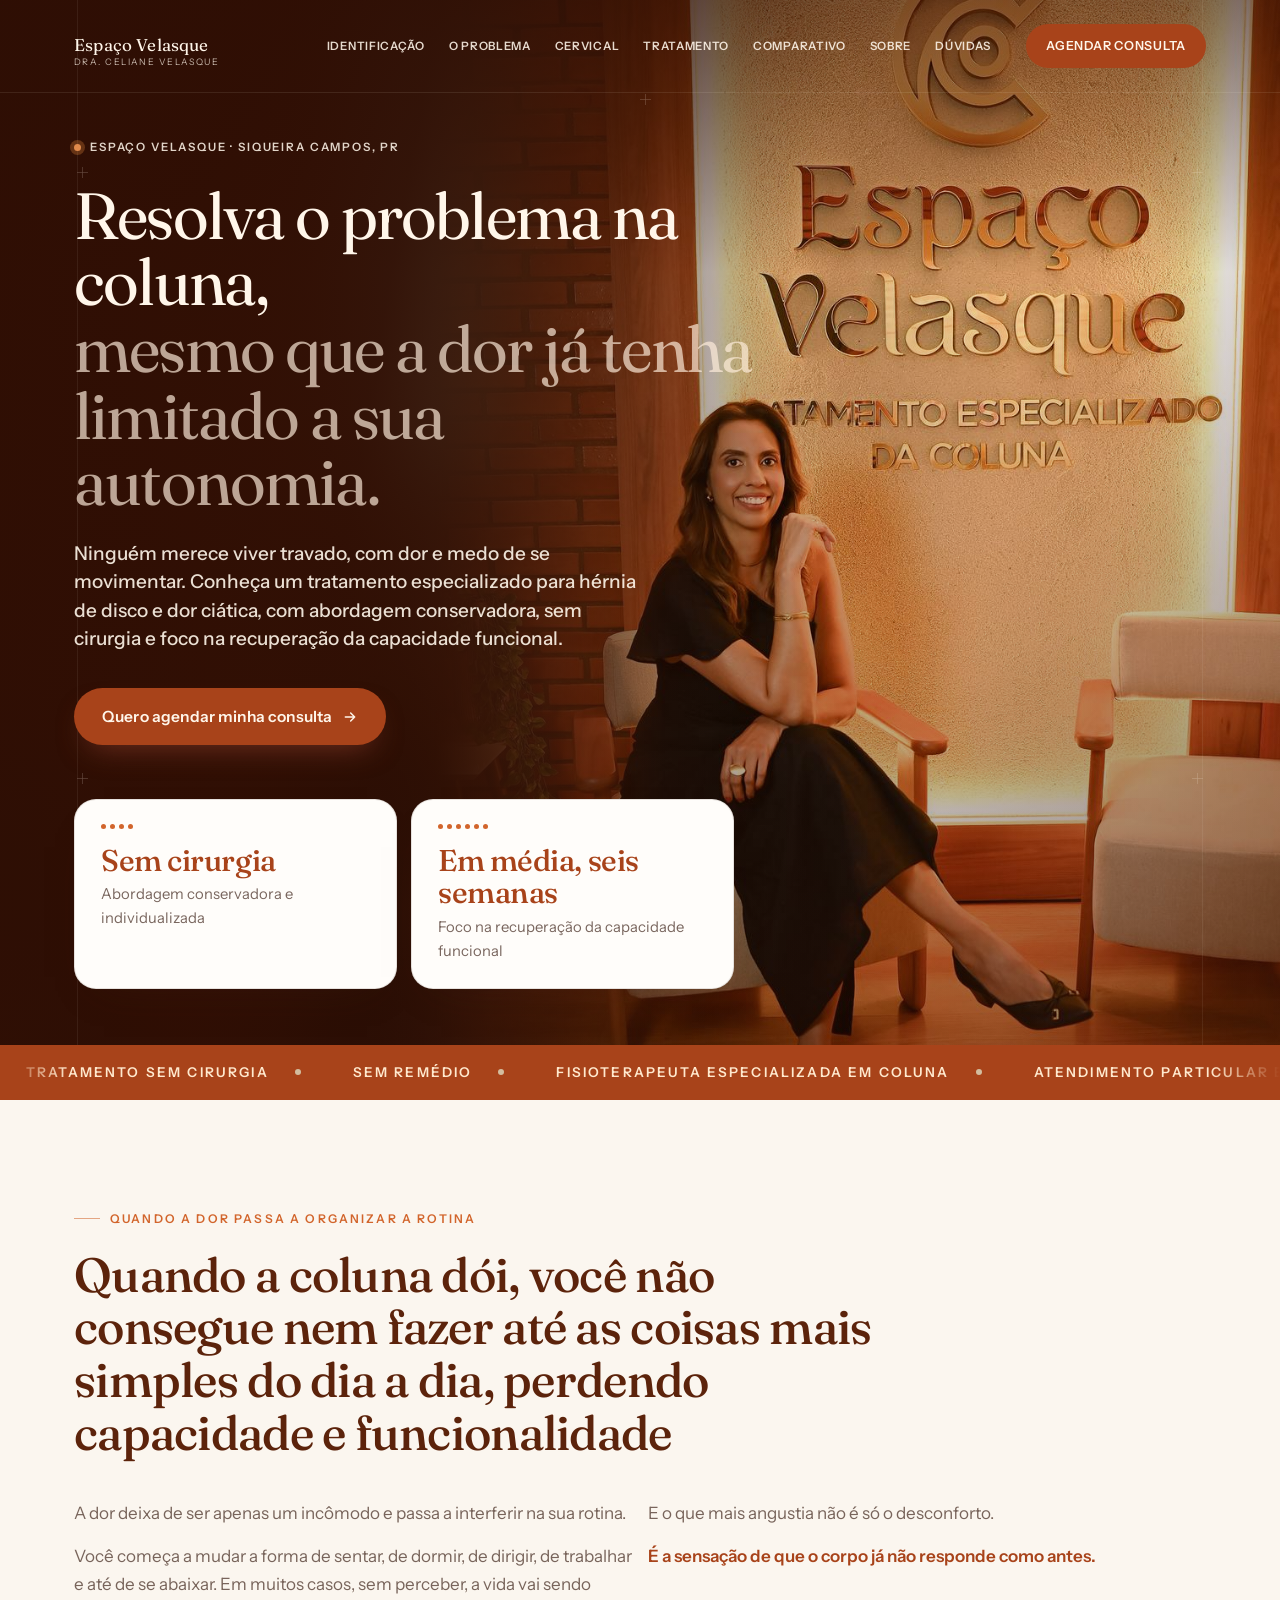
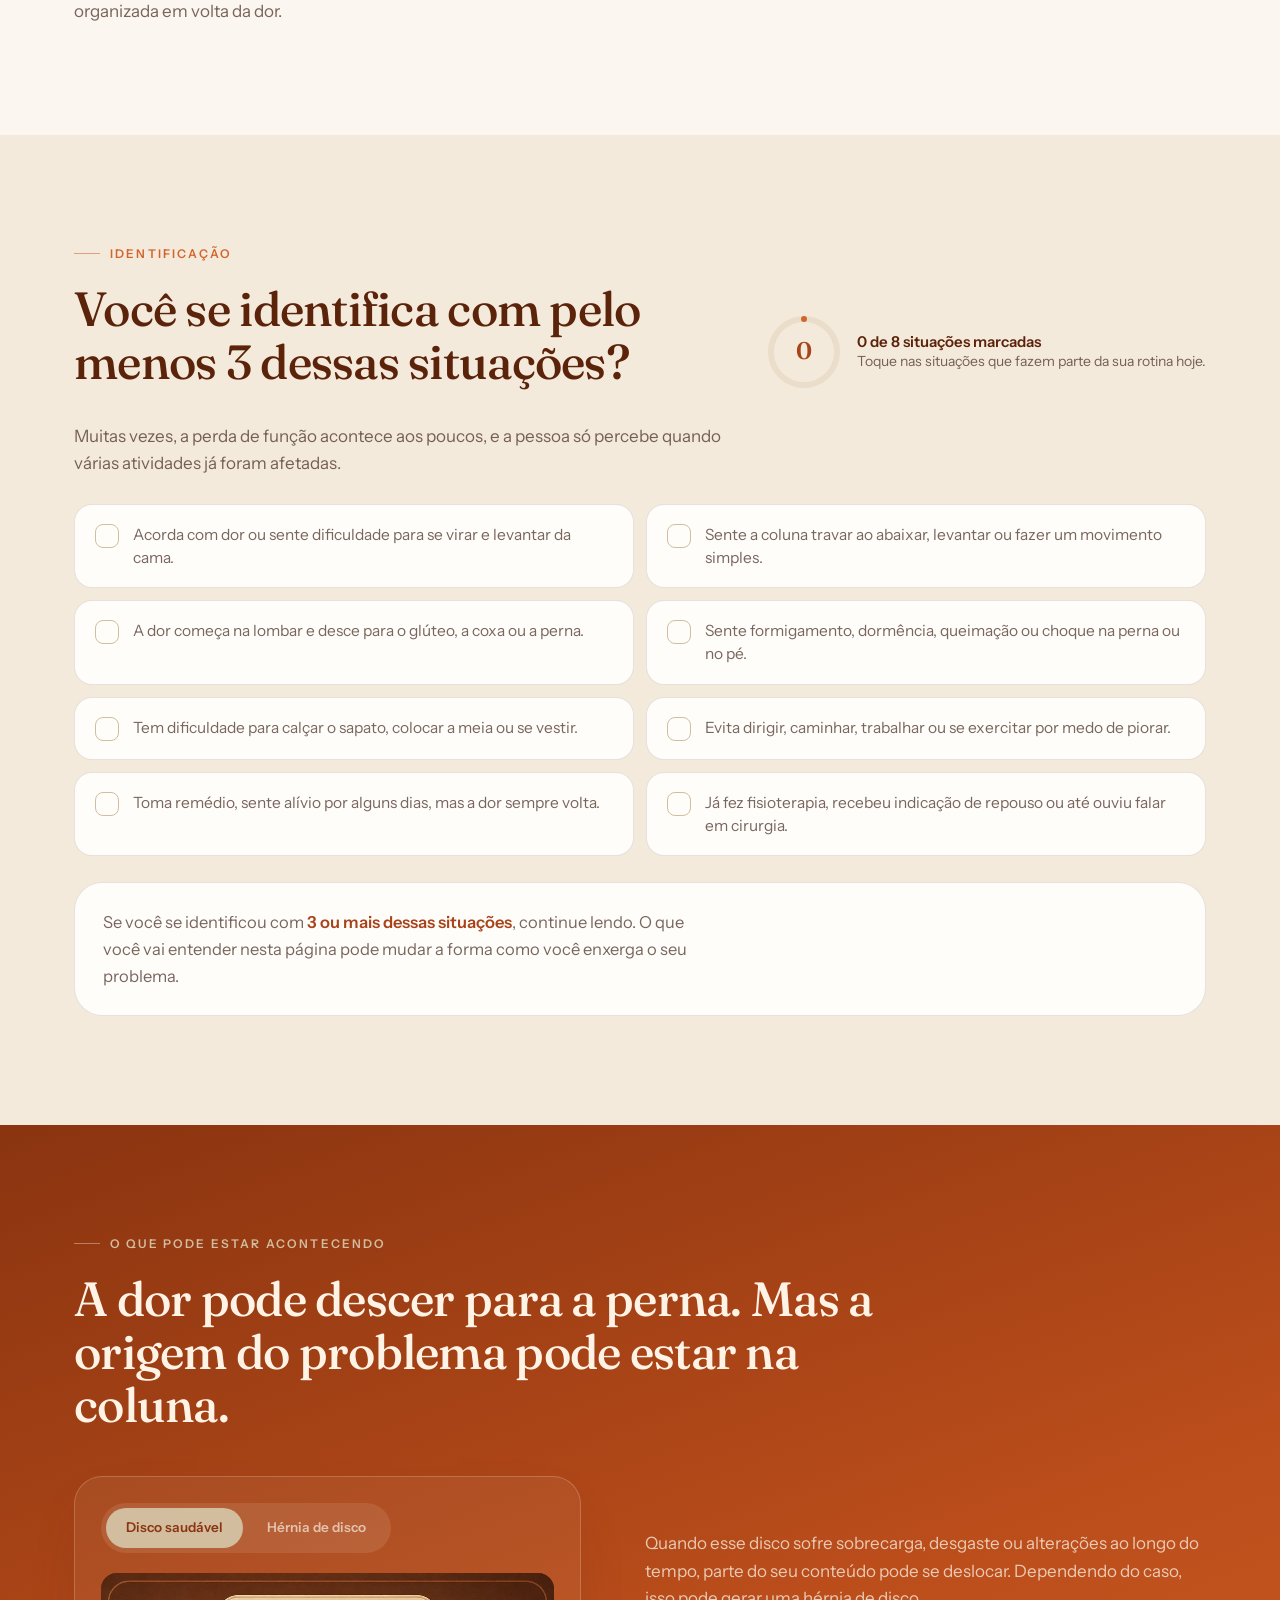
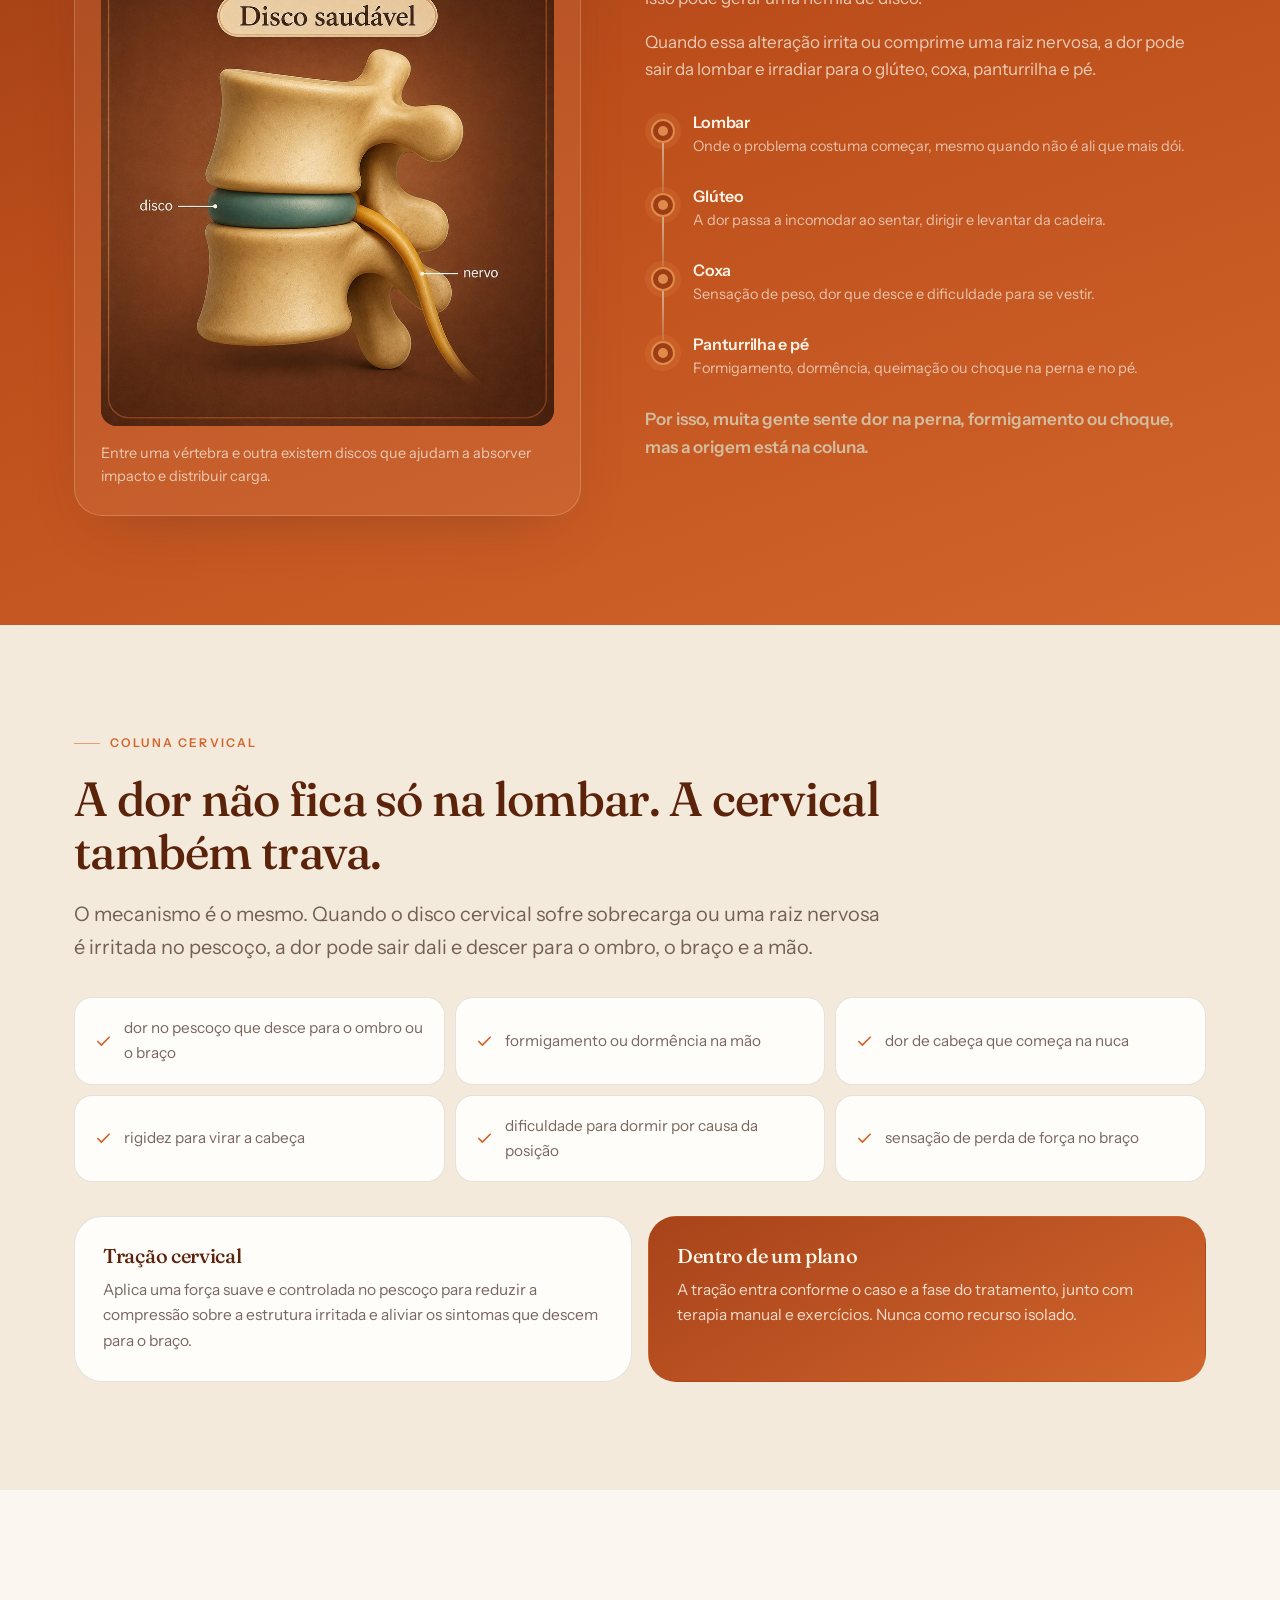
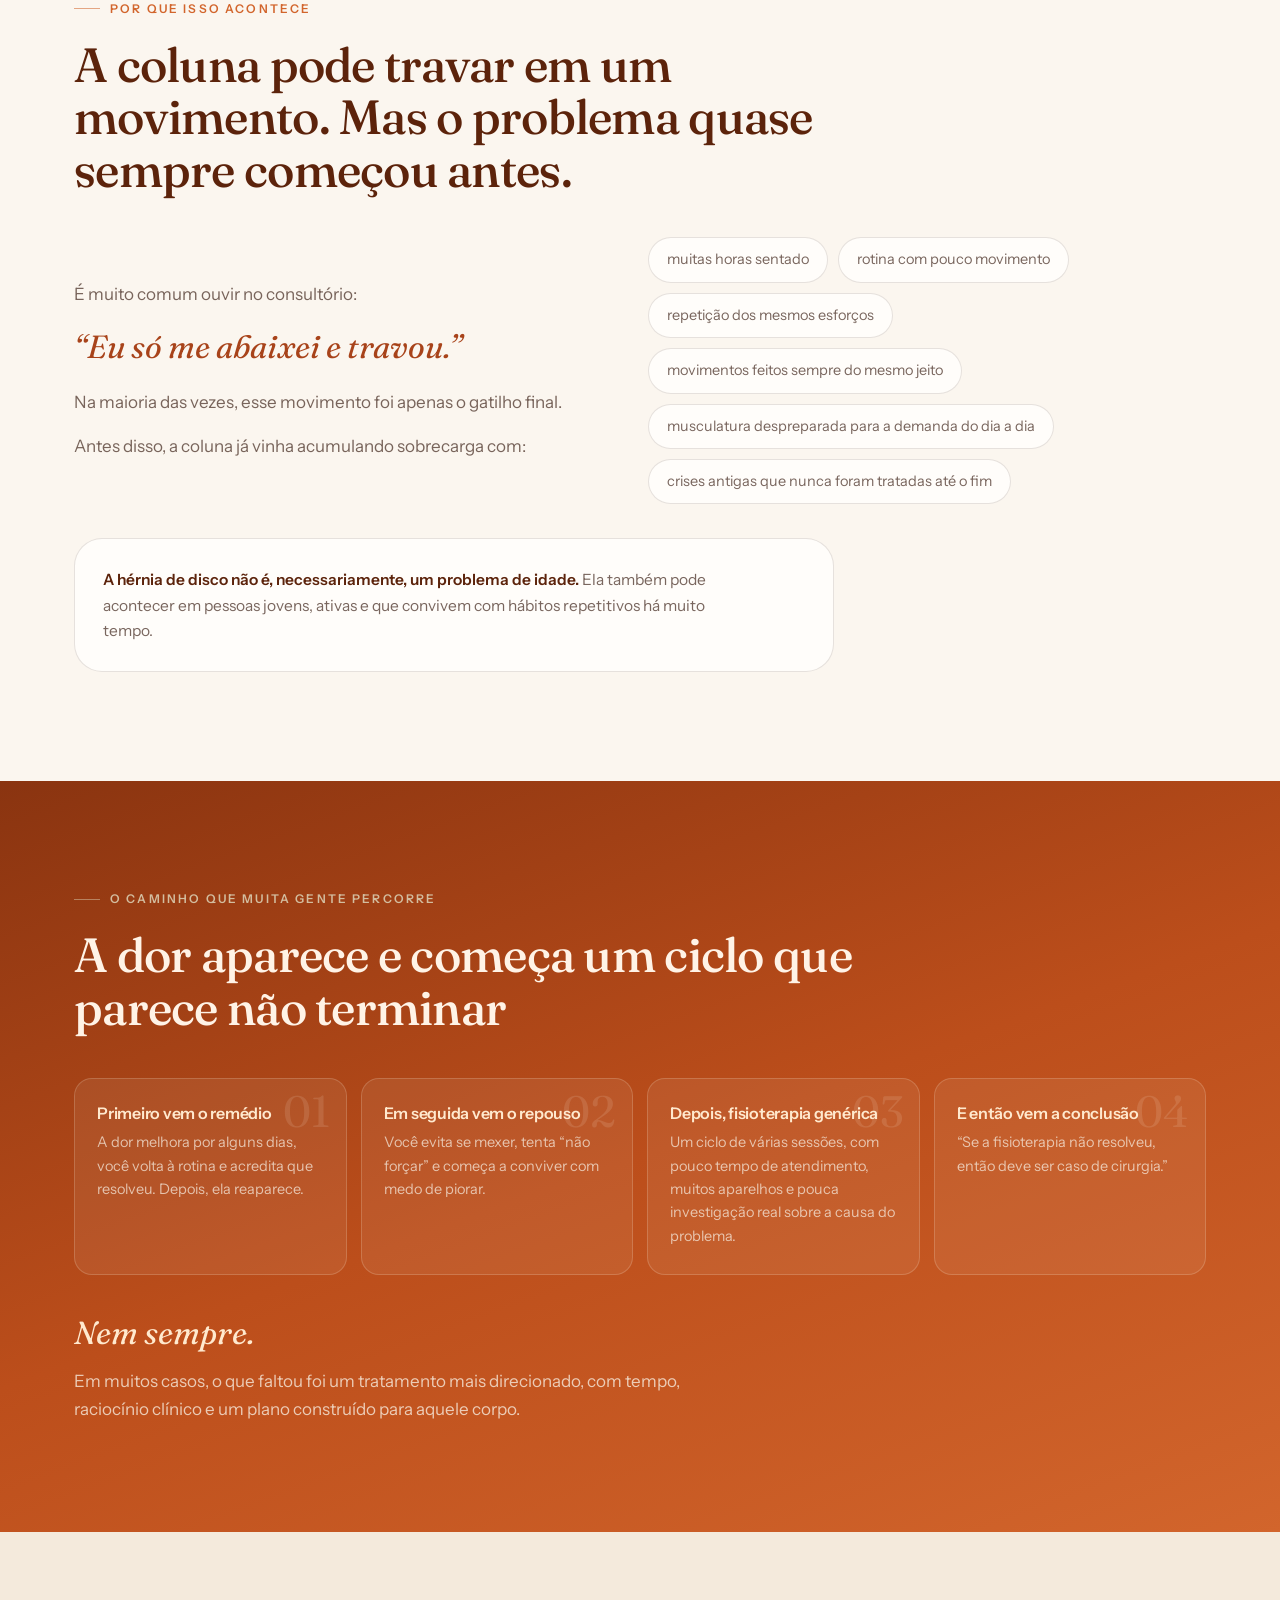
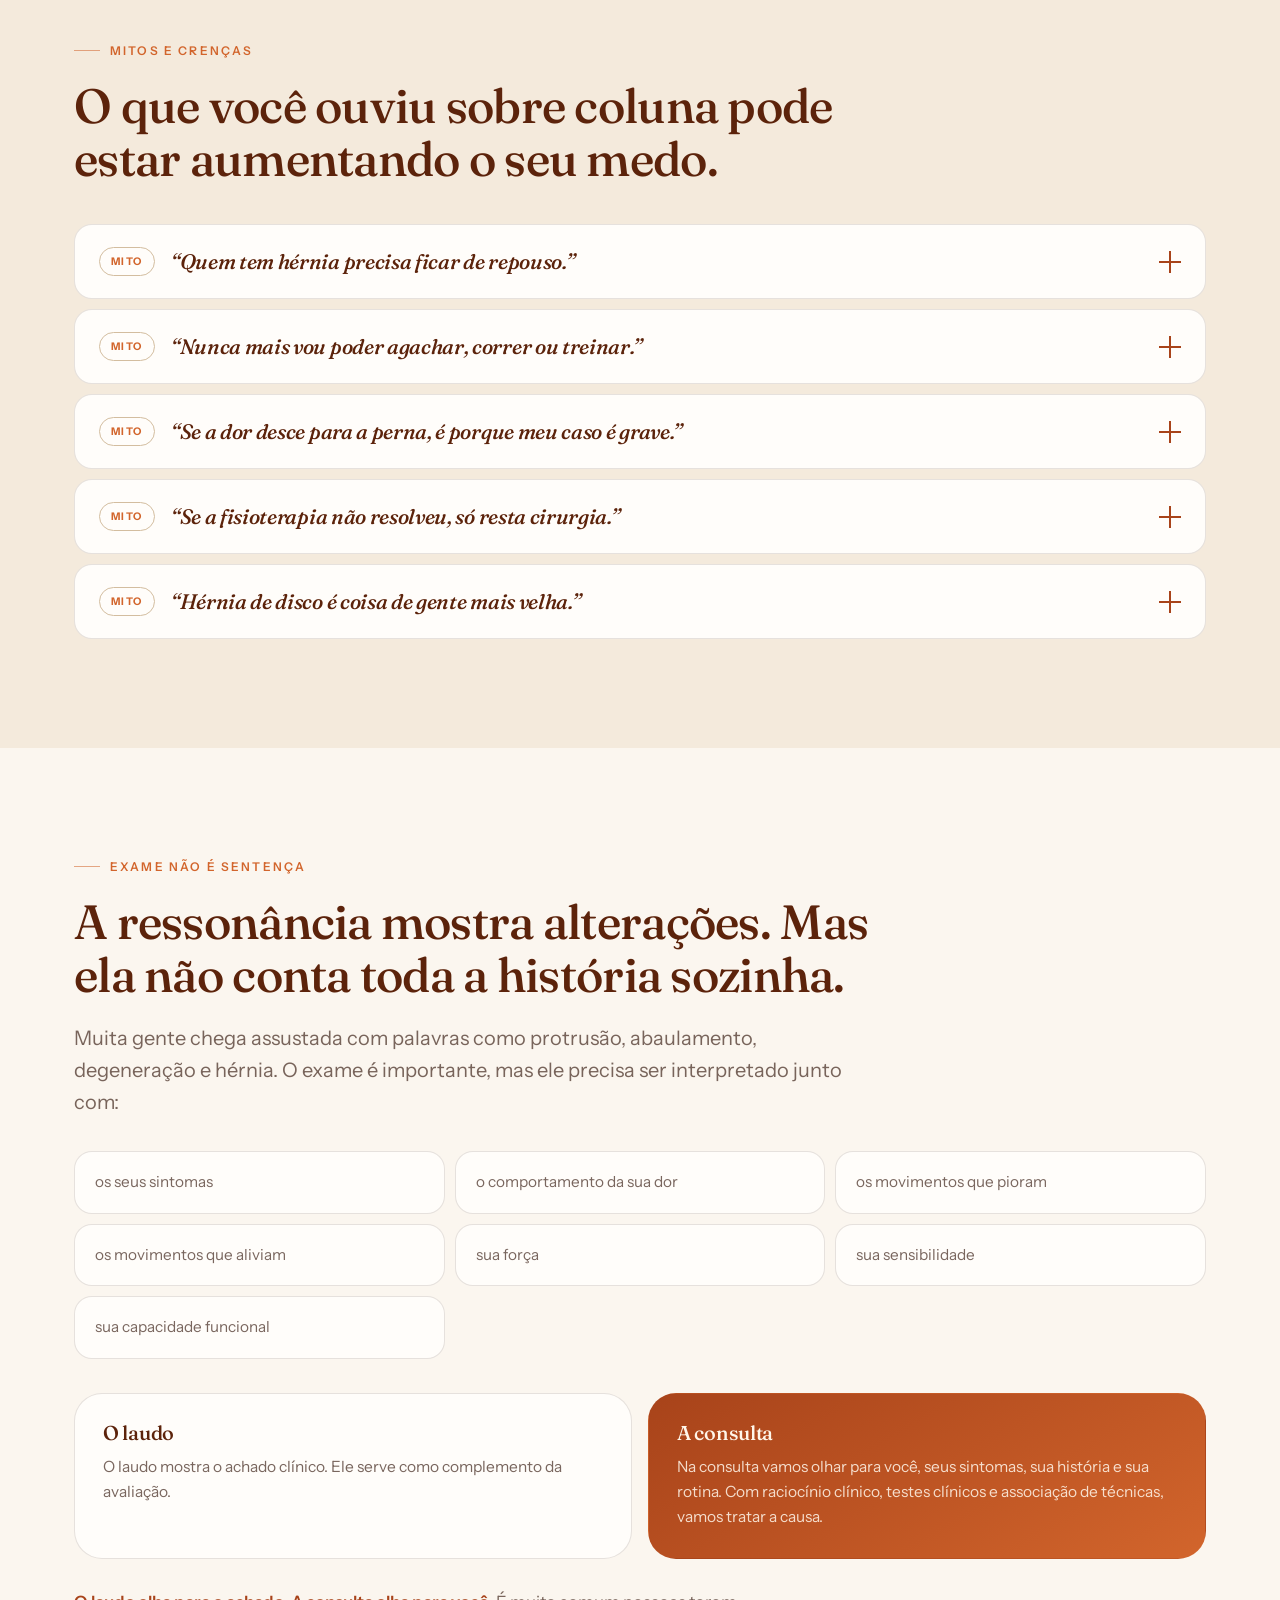
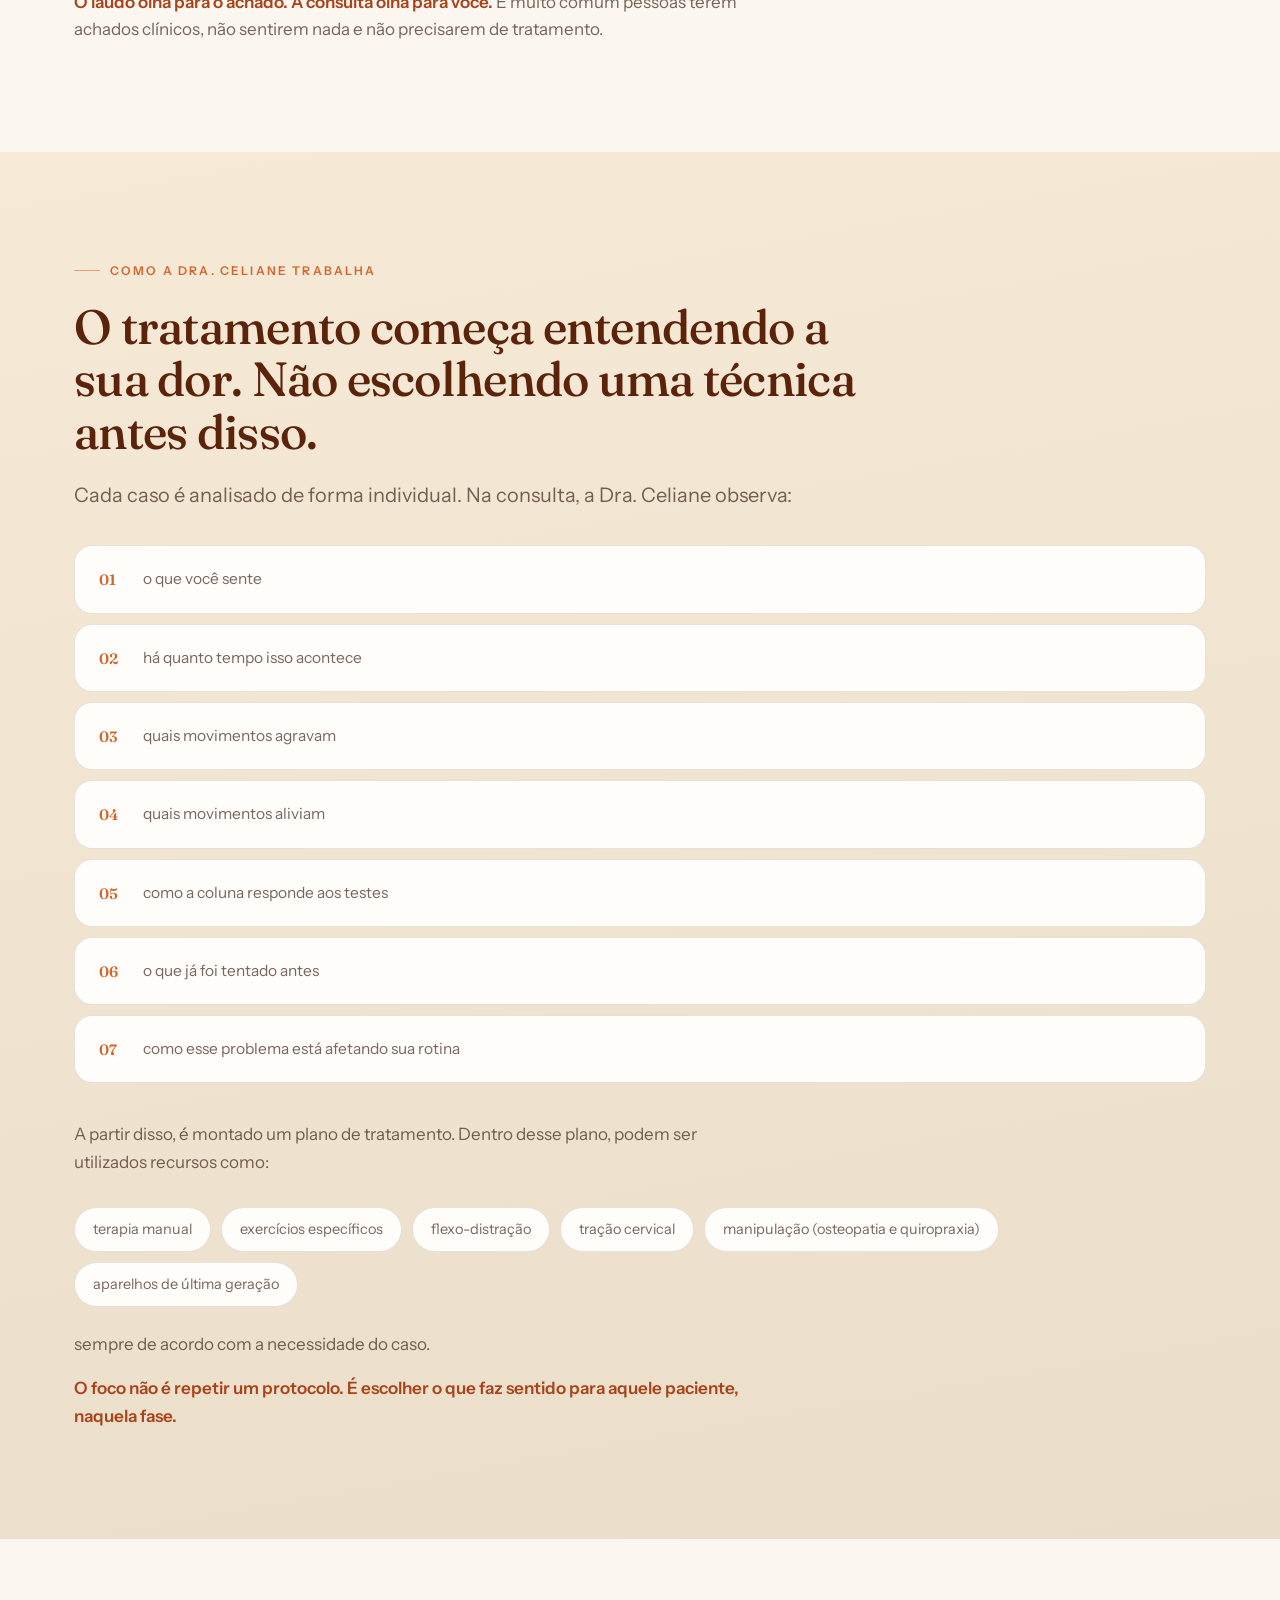
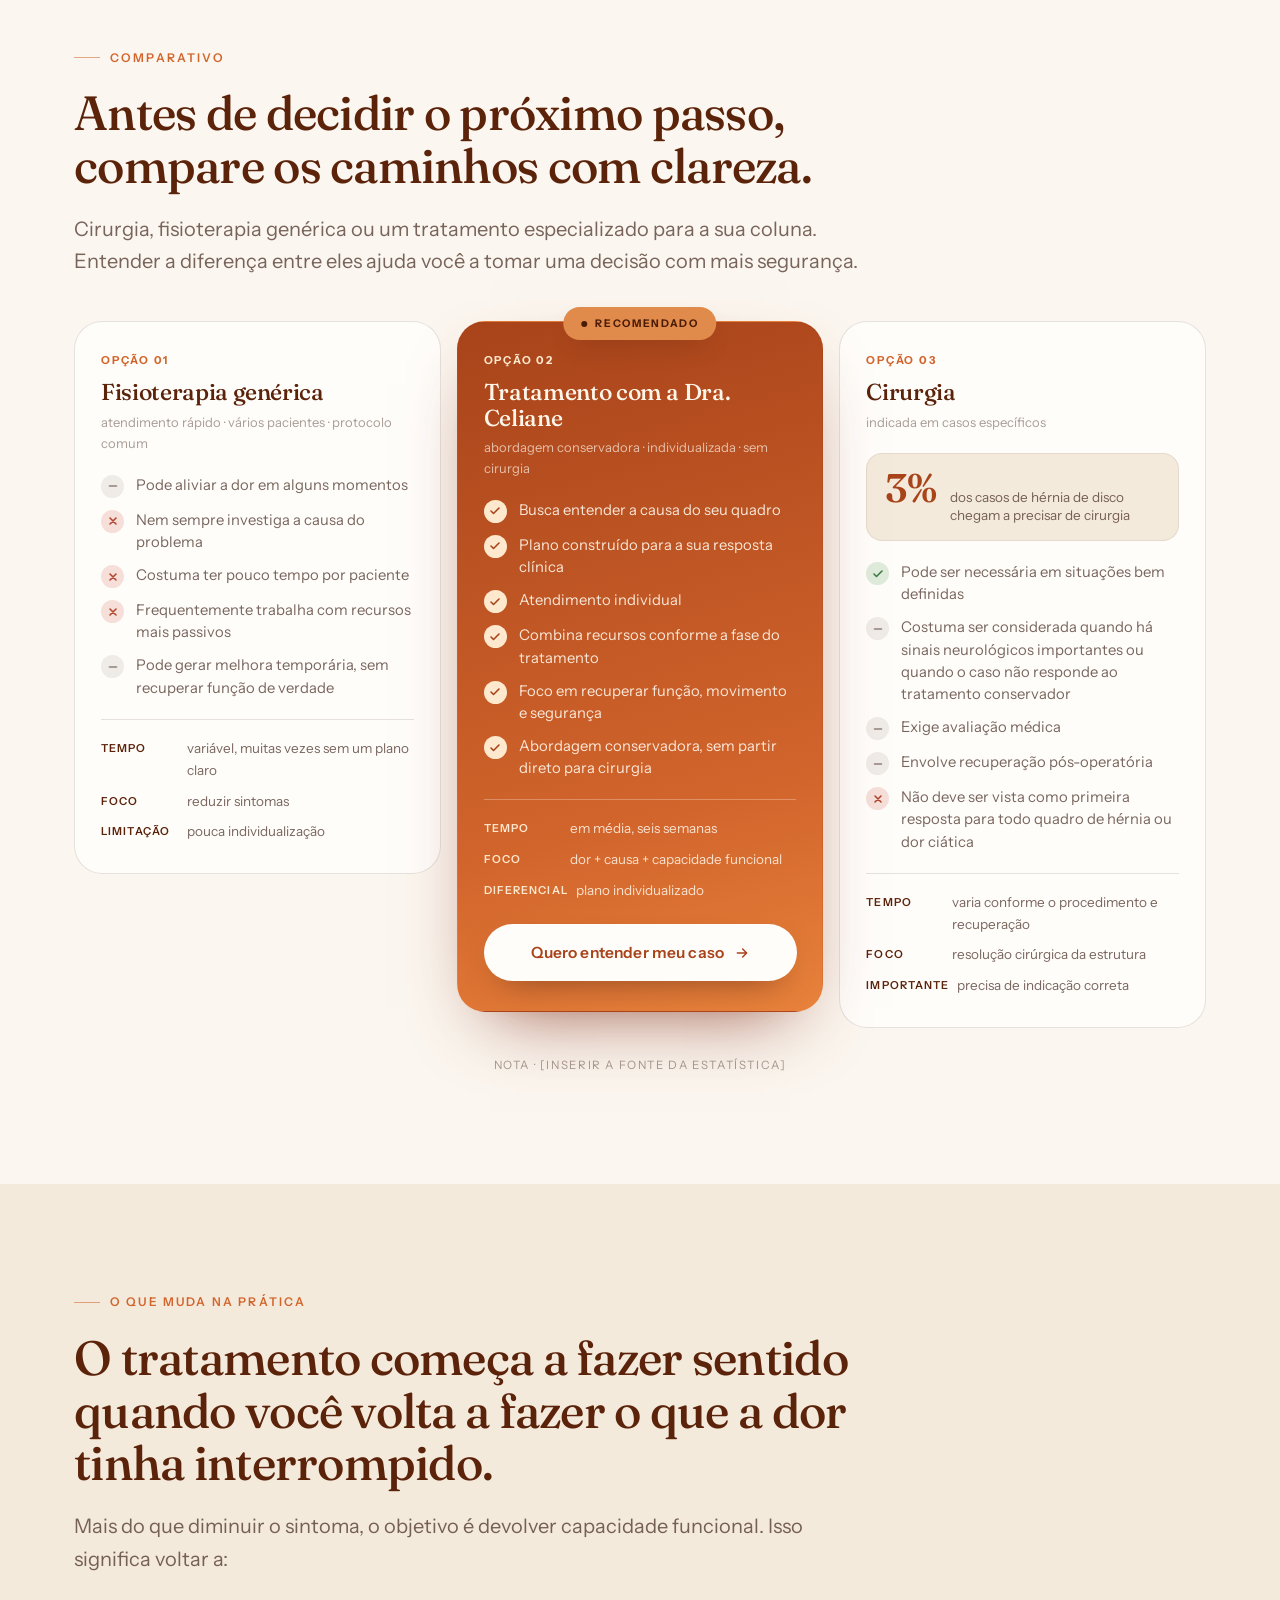
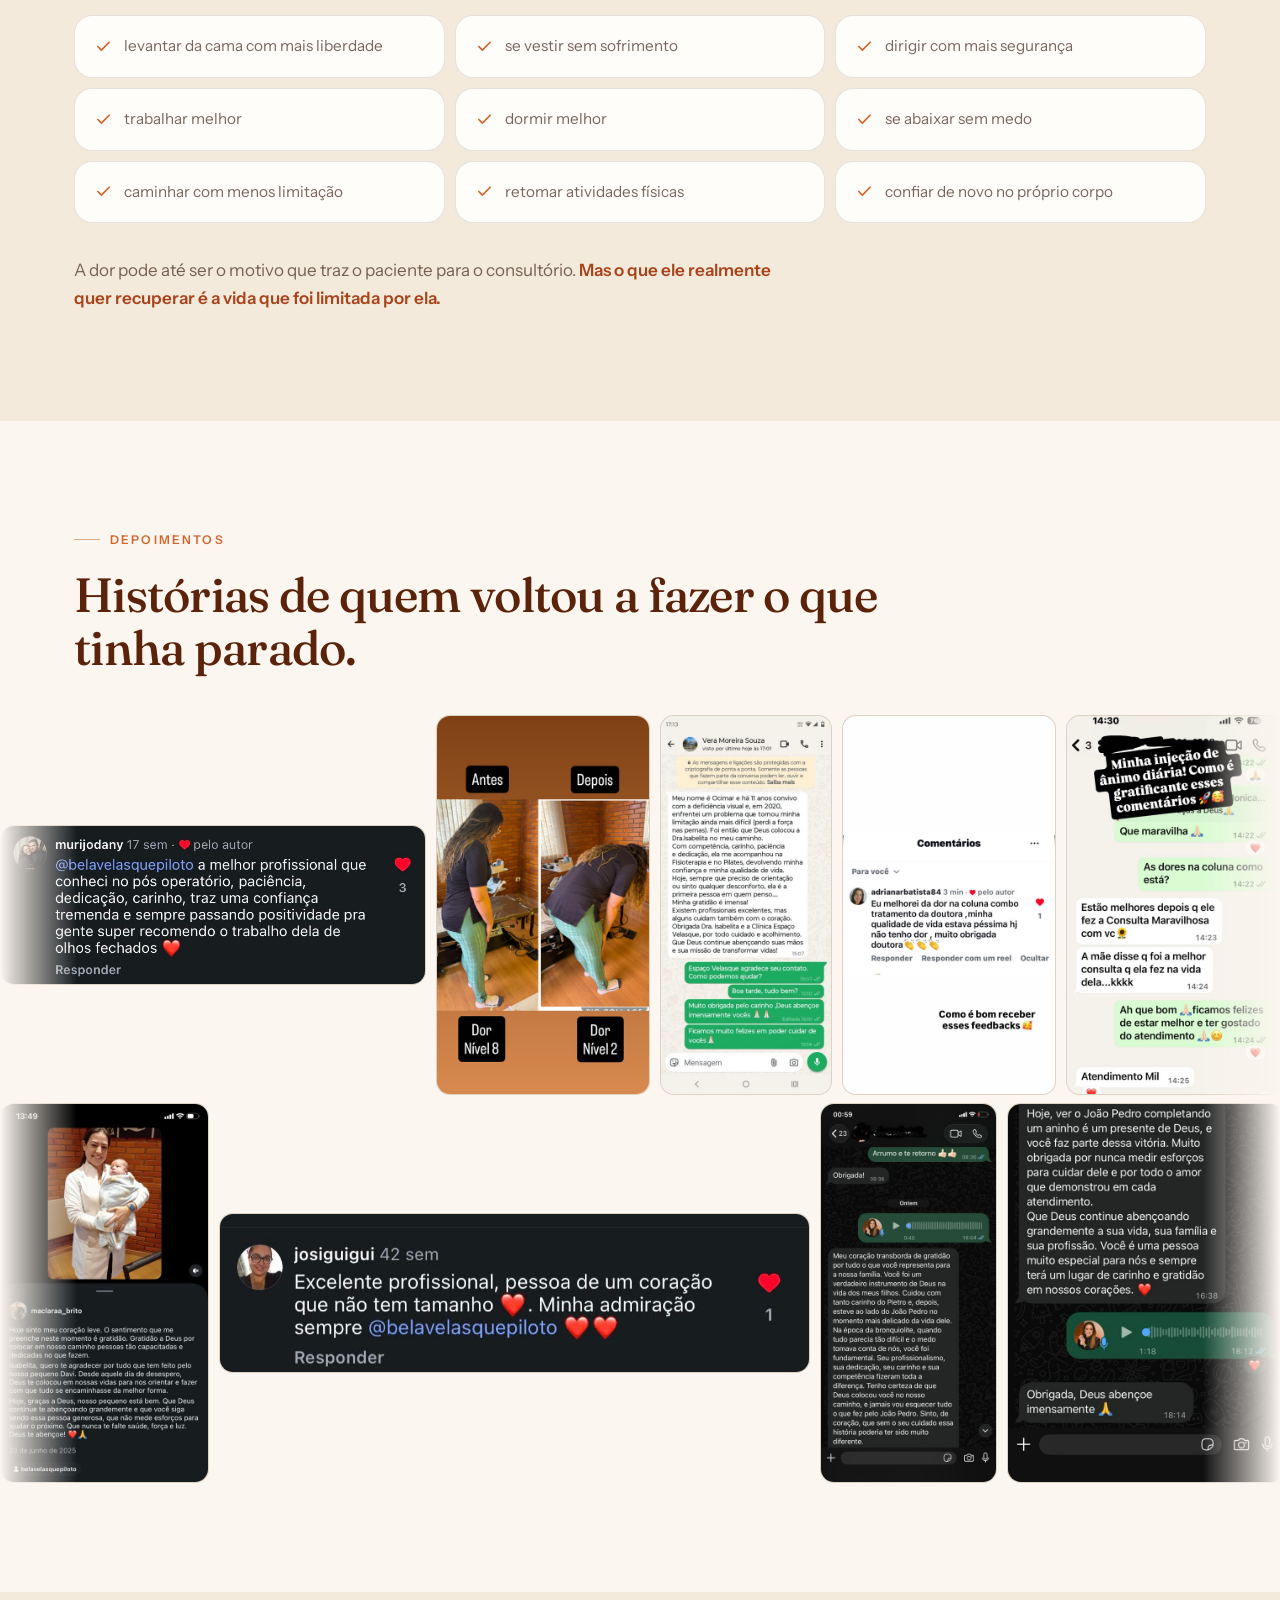
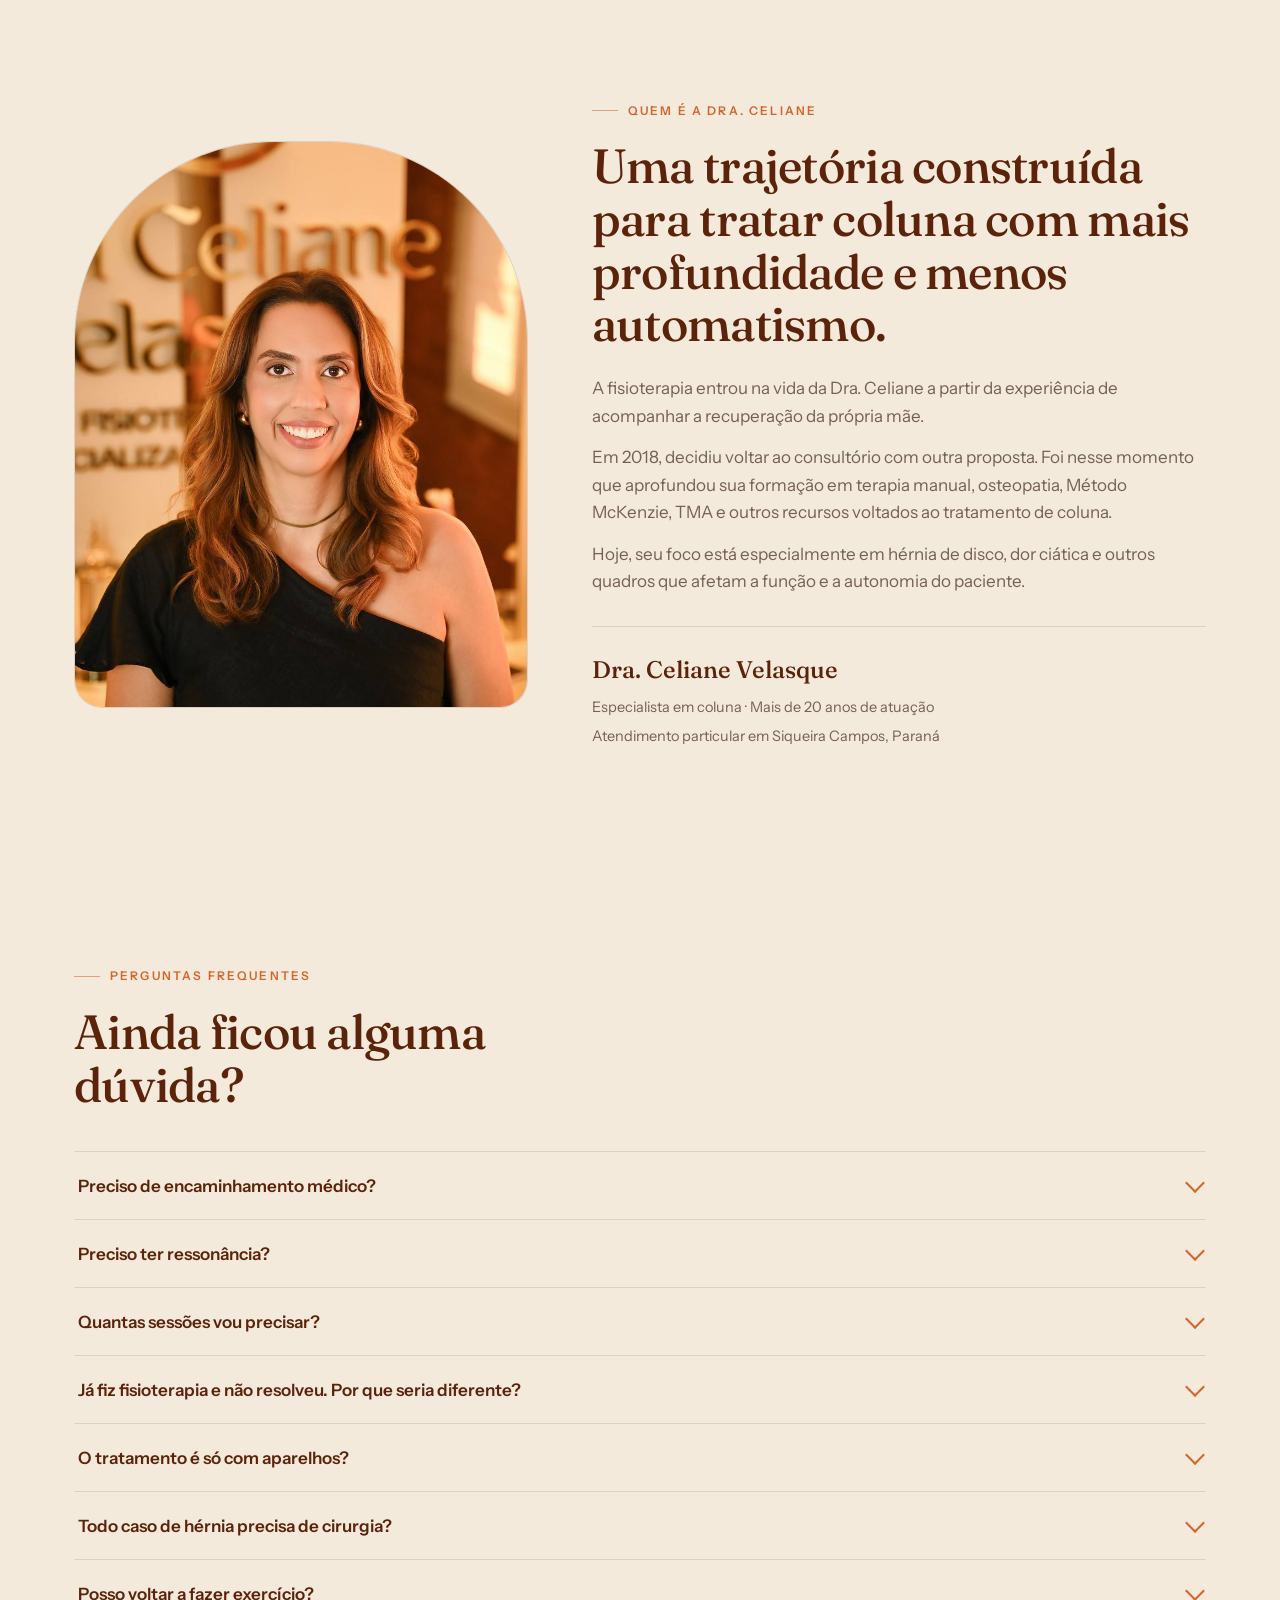
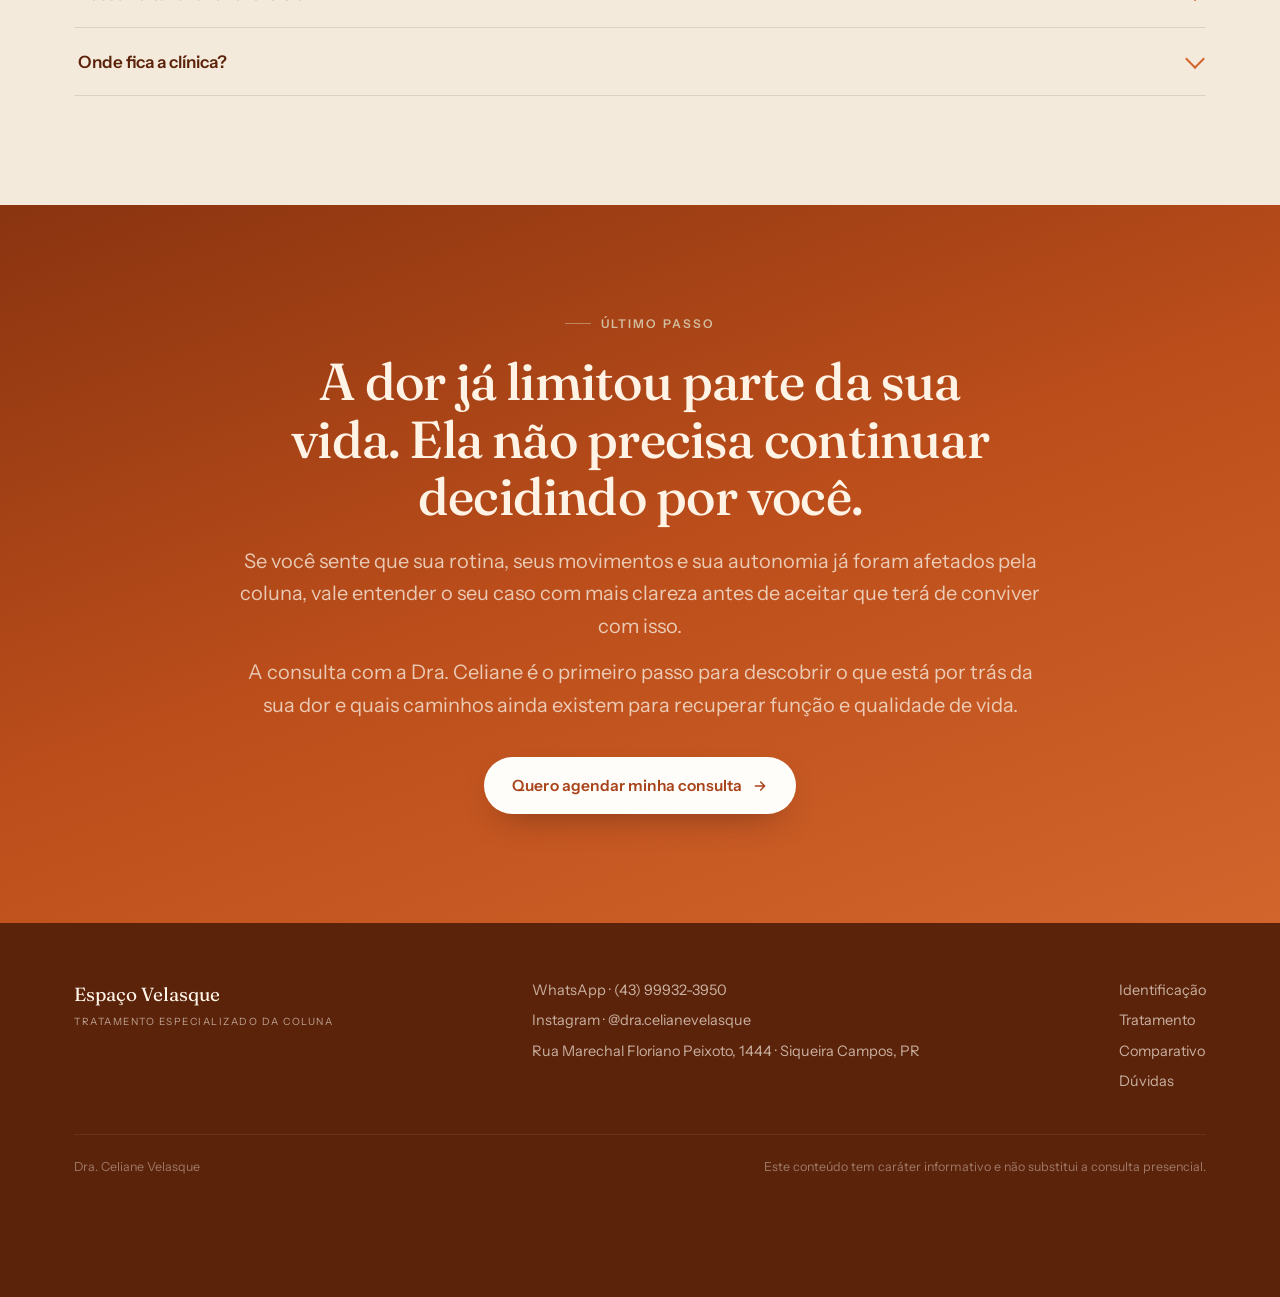
==== dra-celiane.html @ b6e1cdf7 "Deixa o mosaico de depoimentos em largura total e reequilibra os tamanhos Full-bleed: o mosaico agor" ====
<!DOCTYPE html>
<html lang="pt-BR">
<head>
<meta charset="UTF-8">
<meta name="viewport" content="width=device-width, initial-scale=1">
<title>Dra. Celiane Velasque · Tratamento especializado da coluna | Siqueira Campos, PR</title>
<meta name="description" content="Tratamento especializado para hérnia de disco e dor ciática, com abordagem conservadora, sem cirurgia e foco na recuperação da capacidade funcional, em média, em seis semanas.">
<link rel="preconnect" href="https://fonts.googleapis.com">
<link rel="preconnect" href="https://fonts.gstatic.com" crossorigin>
<link href="https://fonts.googleapis.com/css2?family=Fraunces:ital,opsz,wght@0,9..144,300..900;1,9..144,300..700&family=Instrument+Sans:wght@400;500;600;700&display=swap" rel="stylesheet">
<link rel="stylesheet" href="assets/css/dra-celiane.css">
<link rel="stylesheet" href="assets/css/depoimentos.css">
</head>
<body>

<div class="progresso" id="progresso"></div>

<!-- ======================= NAV ======================= -->
<nav class="nav" id="nav">
  <div class="wrap">
    <a class="marca" href="index.html" aria-label="Espaço Velasque, voltar ao portal">
      <img class="marca-logo" src="assets/images/logo-velasque.svg" alt="Espaço Velasque" onerror="this.outerHTML='&lt;span class=\'marca-txt\'&gt;Espaço Velasque&lt;small&gt;Dra. Celiane Velasque&lt;/small&gt;&lt;/span&gt;'">
    </a>
    <div class="nav-links">
      <a href="#identificacao">Identificação</a>
      <a href="#o-problema">O problema</a>
      <a href="#cervical">Cervical</a>
      <a href="#tratamento">Tratamento</a>
      <a href="#comparativo">Comparativo</a>
      <a href="#sobre">Sobre</a>
      <a href="#faq">Dúvidas</a>
    </div>
    <a class="nav-cta" href="https://wa.me/5543999323950?text=Ol%C3%A1%2C%20quero%20agendar%20uma%20consulta%20com%20a%20Dra.%20Celiane." target="_blank" rel="noopener">Agendar consulta</a>
  </div>
</nav>

<!-- ======================= 01 · HERO ======================= -->
<header class="hero" id="topo">
  <div class="hero-bg" aria-hidden="true">
    <div class="hero-bg-blur"></div>
    <div class="hero-bg-foto"></div>
    <div class="hero-bg-verniz"></div>
  </div>
  <div class="hero-grade" aria-hidden="true">
    <span style="left:6%;top:16%"></span><span style="left:6%;top:74%"></span>
    <span style="right:6%;top:16%"></span><span style="right:6%;top:74%"></span>
    <span style="left:50%;top:9%"></span>
    <div class="hero-linha hero-linha--t"></div>
    <div class="hero-col" style="left:6%"></div>
    <div class="hero-col" style="right:6%"></div>
  </div>

  <div class="wrap">
    <div class="hero-grid">
      <div>
        <div class="hero-eyebrow"><i></i> Espaço Velasque · Siqueira Campos, PR</div>
        <h1>Resolva o problema na coluna,<em>mesmo que a dor já tenha limitado a sua autonomia.</em></h1>
        <p class="hero-sub">Ninguém merece viver travado, com dor e medo de se movimentar. Conheça um tratamento especializado para hérnia de disco e dor ciática, com abordagem conservadora, sem cirurgia e foco na recuperação da capacidade funcional.</p>
        <div class="hero-btns">
          <a class="btn btn--primario" href="https://wa.me/5543999323950?text=Ol%C3%A1%2C%20quero%20agendar%20uma%20consulta%20com%20a%20Dra.%20Celiane." target="_blank" rel="noopener">
            Quero agendar minha consulta
            <svg width="16" height="16" viewBox="0 0 24 24" fill="none" stroke="currentColor" stroke-width="2.2" stroke-linecap="round" stroke-linejoin="round"><path d="M5 12h14M13 6l6 6-6 6"/></svg>
          </a>
        </div>
      </div>
    </div>

    <div class="hero-foto-mob">
      <img src="assets/images/celiane-hero-mobile.jpg" alt="Dra. Celiane Velasque">
    </div>

    <div class="hero-destaques">
        <div class="hero-bloco">
          <div class="pontos" aria-hidden="true"><i></i><i></i><i></i><i></i></div>
          <h3>Sem cirurgia</h3>
          <p>Abordagem conservadora e individualizada</p>
        </div>
        <div class="hero-bloco">
          <div class="pontos" aria-hidden="true"><i></i><i></i><i></i><i></i><i></i><i></i></div>
          <h3>Em média, seis semanas</h3>
          <p>Foco na recuperação da capacidade funcional</p>
        </div>
    </div>

  </div>
</header>

<!-- ======================= FAIXA ======================= -->
<div class="faixa">
  <div class="faixa-trilho">
    <div class="faixa-grupo">
      <span class="faixa-item">Tratamento sem cirurgia</span>
      <span class="faixa-item">Sem remédio</span>
      <span class="faixa-item">Fisioterapeuta especializada em coluna</span>
      <span class="faixa-item">Atendimento particular em Siqueira Campos</span>
    </div>
    <div class="faixa-grupo" aria-hidden="true">
      <span class="faixa-item">Tratamento sem cirurgia</span>
      <span class="faixa-item">Sem remédio</span>
      <span class="faixa-item">Fisioterapeuta especializada em coluna</span>
      <span class="faixa-item">Atendimento particular em Siqueira Campos</span>
    </div>
  </div>
</div>

<!-- ======================= 02 · IDENTIFICAÇÃO INICIAL ======================= -->
<section class="sec">
  <div class="wrap">
    <div class="rv">
      <div class="eyebrow">Quando a dor passa a organizar a rotina</div>
      <h2 class="h-sec h-sec--larga">Quando a coluna dói, você não consegue nem fazer até as coisas mais simples do dia a dia, perdendo capacidade e funcionalidade</h2>
    </div>
    <div class="grade grade--2">
      <div class="rv rv-d1">
        <p class="p">A dor deixa de ser apenas um incômodo e passa a interferir na sua rotina.</p>
        <p class="p">Você começa a mudar a forma de sentar, de dormir, de dirigir, de trabalhar e até de se abaixar. Em muitos casos, sem perceber, a vida vai sendo organizada em volta da dor.</p>
      </div>
      <div class="rv rv-d2">
        <p class="p">E o que mais angustia não é só o desconforto.</p>
        <p class="p"><span class="destaque">É a sensação de que o corpo já não responde como antes.</span></p>
      </div>
    </div>
  </div>
</section>

<!-- ======================= 03 · CHECKLIST ======================= -->
<section class="sec sec--creme2" id="identificacao">
  <div class="wrap">
    <div class="check-topo">
      <div class="rv">
        <div class="eyebrow">Identificação</div>
        <h2 class="h-sec">Você se identifica com pelo menos 3 dessas situações?</h2>
      </div>
      <div class="contador rv rv-d1">
        <div class="contador-anel">
          <svg width="74" height="74" viewBox="0 0 74 74" aria-hidden="true">
            <circle class="trilho" cx="37" cy="37" r="33"/>
            <circle class="barra" id="anel" cx="37" cy="37" r="33"/>
          </svg>
          <b id="contaNum">0</b>
        </div>
        <div class="contador-txt">
          <strong><span id="contaTxt">0</span> de 8 situações marcadas</strong>
          Toque nas situações que fazem parte da sua rotina hoje.
        </div>
      </div>
    </div>

    <p class="p rv" style="margin-bottom:26px">Muitas vezes, a perda de função acontece aos poucos, e a pessoa só percebe quando várias atividades já foram afetadas.</p>

    <div class="lista-check" id="lista">
      <button class="item-check rv" aria-pressed="false"><span class="caixa"><svg viewBox="0 0 24 24" fill="none" stroke="#FFF6EA" stroke-width="3.4" stroke-linecap="round" stroke-linejoin="round"><path d="M20 6L9 17l-5-5"/></svg></span><span>Acorda com dor ou sente dificuldade para se virar e levantar da cama.</span></button>
      <button class="item-check rv" aria-pressed="false"><span class="caixa"><svg viewBox="0 0 24 24" fill="none" stroke="#FFF6EA" stroke-width="3.4" stroke-linecap="round" stroke-linejoin="round"><path d="M20 6L9 17l-5-5"/></svg></span><span>Sente a coluna travar ao abaixar, levantar ou fazer um movimento simples.</span></button>
      <button class="item-check rv" aria-pressed="false"><span class="caixa"><svg viewBox="0 0 24 24" fill="none" stroke="#FFF6EA" stroke-width="3.4" stroke-linecap="round" stroke-linejoin="round"><path d="M20 6L9 17l-5-5"/></svg></span><span>A dor começa na lombar e desce para o glúteo, a coxa ou a perna.</span></button>
      <button class="item-check rv" aria-pressed="false"><span class="caixa"><svg viewBox="0 0 24 24" fill="none" stroke="#FFF6EA" stroke-width="3.4" stroke-linecap="round" stroke-linejoin="round"><path d="M20 6L9 17l-5-5"/></svg></span><span>Sente formigamento, dormência, queimação ou choque na perna ou no pé.</span></button>
      <button class="item-check rv" aria-pressed="false"><span class="caixa"><svg viewBox="0 0 24 24" fill="none" stroke="#FFF6EA" stroke-width="3.4" stroke-linecap="round" stroke-linejoin="round"><path d="M20 6L9 17l-5-5"/></svg></span><span>Tem dificuldade para calçar o sapato, colocar a meia ou se vestir.</span></button>
      <button class="item-check rv" aria-pressed="false"><span class="caixa"><svg viewBox="0 0 24 24" fill="none" stroke="#FFF6EA" stroke-width="3.4" stroke-linecap="round" stroke-linejoin="round"><path d="M20 6L9 17l-5-5"/></svg></span><span>Evita dirigir, caminhar, trabalhar ou se exercitar por medo de piorar.</span></button>
      <button class="item-check rv" aria-pressed="false"><span class="caixa"><svg viewBox="0 0 24 24" fill="none" stroke="#FFF6EA" stroke-width="3.4" stroke-linecap="round" stroke-linejoin="round"><path d="M20 6L9 17l-5-5"/></svg></span><span>Toma remédio, sente alívio por alguns dias, mas a dor sempre volta.</span></button>
      <button class="item-check rv" aria-pressed="false"><span class="caixa"><svg viewBox="0 0 24 24" fill="none" stroke="#FFF6EA" stroke-width="3.4" stroke-linecap="round" stroke-linejoin="round"><path d="M20 6L9 17l-5-5"/></svg></span><span>Já fez fisioterapia, recebeu indicação de repouso ou até ouviu falar em cirurgia.</span></button>
    </div>

    <div class="check-saida" id="saida">
      <p>Se você se identificou com <span class="destaque">3 ou mais dessas situações</span>, continue lendo. O que você vai entender nesta página pode mudar a forma como você enxerga o seu problema.</p>
      <a class="btn btn--claro" href="#o-problema">Entender o que pode estar acontecendo
        <svg width="16" height="16" viewBox="0 0 24 24" fill="none" stroke="currentColor" stroke-width="2.2" stroke-linecap="round" stroke-linejoin="round"><path d="M12 5v14M6 13l6 6 6-6"/></svg>
      </a>
    </div>
  </div>
</section>

<!-- ======================= 04 · O QUE PODE ESTAR ACONTECENDO ======================= -->
<section class="sec sec--escuro" id="o-problema">
  <div class="wrap">
    <div class="rv">
      <div class="eyebrow">O que pode estar acontecendo</div>
      <h2 class="h-sec h-sec--larga">A dor pode descer para a perna. Mas a origem do problema pode estar na coluna.</h2>
    </div>

    <div class="anatomia">
      <div class="palco rv rv-d1">
        <div class="alavanca" role="group" aria-label="Comparar disco saudável e hérnia de disco">
          <button id="btnSaudavel" class="on" aria-pressed="true">Disco saudável</button>
          <button id="btnHernia" aria-pressed="false">Hérnia de disco</button>
        </div>

        <div class="disco-palco">
          <div class="camada on" id="camSaudavel">
            <img src="assets/images/disco-saudavel.jpg" alt="Ilustração de duas vértebras com um disco intervertebral saudável e a raiz nervosa livre">
          </div>
          <div class="camada" id="camHernia">
            <img src="assets/images/disco-hernia.jpg" alt="Ilustração de uma hérnia de disco comprimindo a raiz nervosa">
          </div>
        </div>

        <p class="legenda-disco" id="legendaDisco">Entre uma vértebra e outra existem discos que ajudam a absorver impacto e distribuir carga.</p>
      </div>

      <div class="rv rv-d2">
        <p class="p" style="margin-bottom:14px">Quando esse disco sofre sobrecarga, desgaste ou alterações ao longo do tempo, parte do seu conteúdo pode se deslocar. Dependendo do caso, isso pode gerar uma hérnia de disco.</p>
        <p class="p" style="margin-bottom:30px">Quando essa alteração irrita ou comprime uma raiz nervosa, a dor pode sair da lombar e irradiar para o glúteo, coxa, panturrilha e pé.</p>

        <div class="trajeto" id="trajeto">
          <div class="trajeto-item"><span class="trajeto-ponto"><i></i></span><h4>Lombar</h4><p>Onde o problema costuma começar, mesmo quando não é ali que mais dói.</p></div>
          <div class="trajeto-item"><span class="trajeto-ponto"><i></i></span><h4>Glúteo</h4><p>A dor passa a incomodar ao sentar, dirigir e levantar da cadeira.</p></div>
          <div class="trajeto-item"><span class="trajeto-ponto"><i></i></span><h4>Coxa</h4><p>Sensação de peso, dor que desce e dificuldade para se vestir.</p></div>
          <div class="trajeto-item"><span class="trajeto-ponto"><i></i></span><h4>Panturrilha e pé</h4><p>Formigamento, dormência, queimação ou choque na perna e no pé.</p></div>
        </div>

        <p class="p" style="margin-top:26px"><span class="destaque">Por isso, muita gente sente dor na perna, formigamento ou choque, mas a origem está na coluna.</span></p>
      </div>
    </div>
  </div>
</section>

<!-- ======================= 04B · CERVICAL E TRAÇÃO ======================= -->
<section class="sec sec--creme2" id="cervical">
  <div class="wrap">
    <div class="rv">
      <div class="eyebrow">Coluna cervical</div>
      <h2 class="h-sec h-sec--larga">A dor não fica só na lombar. A cervical também trava.</h2>
      <p class="lead">O mecanismo é o mesmo. Quando o disco cervical sofre sobrecarga ou uma raiz nervosa é irritada no pescoço, a dor pode sair dali e descer para o ombro, o braço e a mão.</p>
    </div>

    <div class="pratica" style="margin-top:34px">
      <div class="rv"><svg viewBox="0 0 24 24" fill="none" stroke="currentColor" stroke-width="2.4" stroke-linecap="round" stroke-linejoin="round"><path d="M20 6L9 17l-5-5"/></svg>dor no pescoço que desce para o ombro ou o braço</div>
      <div class="rv"><svg viewBox="0 0 24 24" fill="none" stroke="currentColor" stroke-width="2.4" stroke-linecap="round" stroke-linejoin="round"><path d="M20 6L9 17l-5-5"/></svg>formigamento ou dormência na mão</div>
      <div class="rv rv-d1"><svg viewBox="0 0 24 24" fill="none" stroke="currentColor" stroke-width="2.4" stroke-linecap="round" stroke-linejoin="round"><path d="M20 6L9 17l-5-5"/></svg>dor de cabeça que começa na nuca</div>
      <div class="rv rv-d1"><svg viewBox="0 0 24 24" fill="none" stroke="currentColor" stroke-width="2.4" stroke-linecap="round" stroke-linejoin="round"><path d="M20 6L9 17l-5-5"/></svg>rigidez para virar a cabeça</div>
      <div class="rv rv-d2"><svg viewBox="0 0 24 24" fill="none" stroke="currentColor" stroke-width="2.4" stroke-linecap="round" stroke-linejoin="round"><path d="M20 6L9 17l-5-5"/></svg>dificuldade para dormir por causa da posição</div>
      <div class="rv rv-d2"><svg viewBox="0 0 24 24" fill="none" stroke="currentColor" stroke-width="2.4" stroke-linecap="round" stroke-linejoin="round"><path d="M20 6L9 17l-5-5"/></svg>sensação de perda de força no braço</div>
    </div>

    <div class="grade grade--2 rv" style="margin-top:34px">
      <div class="card"><h3>Tração cervical</h3><p>Aplica uma força suave e controlada no pescoço para reduzir a compressão sobre a estrutura irritada e aliviar os sintomas que descem para o braço.</p></div>
      <div class="card" style="background:linear-gradient(150deg,#A8431A,#D2652C);border-color:transparent;color:#FFF6EA"><h3 style="color:#FFF6EA">Dentro de um plano</h3><p style="color:rgba(255,246,234,.85)">A tração entra conforme o caso e a fase do tratamento, junto com terapia manual e exercícios. Nunca como recurso isolado.</p></div>
    </div>
  </div>
</section>

<!-- ======================= 05 · POR QUE ISSO ACONTECE ======================= -->
<section class="sec">
  <div class="wrap">
    <div class="rv">
      <div class="eyebrow">Por que isso acontece</div>
      <h2 class="h-sec h-sec--larga">A coluna pode travar em um movimento. Mas o problema quase sempre começou antes.</h2>
    </div>
    <div class="grade grade--2" style="align-items:center">
      <div class="rv rv-d1">
        <p class="p">É muito comum ouvir no consultório:</p>
        <p class="aspas" style="color:var(--tijolo);margin:18px 0 22px">“Eu só me abaixei e travou.”</p>
        <p class="p">Na maioria das vezes, esse movimento foi apenas o gatilho final.</p>
        <p class="p">Antes disso, a coluna já vinha acumulando sobrecarga com:</p>
      </div>
      <div class="rv rv-d2">
        <div class="tags" style="margin-top:0">
          <span class="tag">muitas horas sentado</span>
          <span class="tag">rotina com pouco movimento</span>
          <span class="tag">repetição dos mesmos esforços</span>
          <span class="tag">movimentos feitos sempre do mesmo jeito</span>
          <span class="tag">musculatura despreparada para a demanda do dia a dia</span>
          <span class="tag">crises antigas que nunca foram tratadas até o fim</span>
        </div>
      </div>
    </div>
    <div class="card rv rv-d3" style="margin-top:34px;max-width:760px">
      <p class="p"><strong style="font-family:var(--corpo);color:var(--tinta);font-weight:600">A hérnia de disco não é, necessariamente, um problema de idade.</strong> Ela também pode acontecer em pessoas jovens, ativas e que convivem com hábitos repetitivos há muito tempo.</p>
    </div>
  </div>
</section>

<!-- ======================= 06 · O CAMINHO QUE MUITA GENTE PERCORRE ======================= -->
<section class="sec sec--escuro">
  <div class="wrap">
    <div class="rv">
      <div class="eyebrow">O caminho que muita gente percorre</div>
      <h2 class="h-sec h-sec--larga">A dor aparece e começa um ciclo que parece não terminar</h2>
    </div>
    <div class="ciclo">
      <div class="ciclo-item rv"><span class="n">01</span><h4>Primeiro vem o remédio</h4><p>A dor melhora por alguns dias, você volta à rotina e acredita que resolveu. Depois, ela reaparece.</p></div>
      <div class="ciclo-item rv rv-d1"><span class="n">02</span><h4>Em seguida vem o repouso</h4><p>Você evita se mexer, tenta “não forçar” e começa a conviver com medo de piorar.</p></div>
      <div class="ciclo-item rv rv-d2"><span class="n">03</span><h4>Depois, fisioterapia genérica</h4><p>Um ciclo de várias sessões, com pouco tempo de atendimento, muitos aparelhos e pouca investigação real sobre a causa do problema.</p></div>
      <div class="ciclo-item rv rv-d3"><span class="n">04</span><h4>E então vem a conclusão</h4><p>“Se a fisioterapia não resolveu, então deve ser caso de cirurgia.”</p></div>
    </div>
    <div class="rv" style="margin-top:38px">
      <p class="aspas" style="max-width:none">Nem sempre.</p>
      <p class="p" style="margin-top:14px">Em muitos casos, o que faltou foi um tratamento mais direcionado, com tempo, raciocínio clínico e um plano construído para aquele corpo.</p>
    </div>
  </div>
</section>

<!-- ======================= 08 · MITOS ======================= -->
<section class="sec sec--creme2">
  <div class="wrap">
    <div class="rv">
      <div class="eyebrow">Mitos e crenças</div>
      <h2 class="h-sec h-sec--larga">O que você ouviu sobre coluna pode estar aumentando o seu medo.</h2>
    </div>
    <div style="margin-top:38px" id="mitos">
      <div class="mito rv"><button class="mito-cab" aria-expanded="false"><span class="mito-selo">Mito</span><h3>“Quem tem hérnia precisa ficar de repouso.”</h3><span class="mito-mais" aria-hidden="true"></span></button><div class="mito-corpo"><div>Repouso pode até aliviar uma crise aguda por pouco tempo, mas não recupera função nem prepara o corpo para voltar à rotina.</div></div></div>
      <div class="mito rv"><button class="mito-cab" aria-expanded="false"><span class="mito-selo">Mito</span><h3>“Nunca mais vou poder agachar, correr ou treinar.”</h3><span class="mito-mais" aria-hidden="true"></span></button><div class="mito-corpo"><div>Movimento não é o inimigo. O problema é fazer o movimento errado, na fase errada e sem orientação.</div></div></div>
      <div class="mito rv"><button class="mito-cab" aria-expanded="false"><span class="mito-selo">Mito</span><h3>“Se a dor desce para a perna, é porque meu caso é grave.”</h3><span class="mito-mais" aria-hidden="true"></span></button><div class="mito-corpo"><div>Dor irradiada assusta, mas precisa ser analisada com cuidado. Ela não define sozinha a gravidade do quadro.</div></div></div>
      <div class="mito rv"><button class="mito-cab" aria-expanded="false"><span class="mito-selo">Mito</span><h3>“Se a fisioterapia não resolveu, só resta cirurgia.”</h3><span class="mito-mais" aria-hidden="true"></span></button><div class="mito-corpo"><div>Em muitos casos, o problema não foi a fisioterapia em si, mas a falta de um tratamento realmente direcionado.</div></div></div>
      <div class="mito rv"><button class="mito-cab" aria-expanded="false"><span class="mito-selo">Mito</span><h3>“Hérnia de disco é coisa de gente mais velha.”</h3><span class="mito-mais" aria-hidden="true"></span></button><div class="mito-corpo"><div>Não. O que mais pesa são os hábitos, a sobrecarga repetida e a forma como o corpo lida com a rotina.</div></div></div>
    </div>
  </div>
</section>

<!-- ======================= 09 · EXAME NÃO É SENTENÇA ======================= -->
<section class="sec">
  <div class="wrap">
    <div class="rv">
      <div class="eyebrow">Exame não é sentença</div>
      <h2 class="h-sec h-sec--larga">A ressonância mostra alterações. Mas ela não conta toda a história sozinha.</h2>
      <p class="lead">Muita gente chega assustada com palavras como protrusão, abaulamento, degeneração e hérnia. O exame é importante, mas ele precisa ser interpretado junto com:</p>
    </div>
    <div class="pratica" style="margin-top:32px">
      <div class="rv">os seus sintomas</div>
      <div class="rv">o comportamento da sua dor</div>
      <div class="rv rv-d1">os movimentos que pioram</div>
      <div class="rv rv-d1">os movimentos que aliviam</div>
      <div class="rv rv-d2">sua força</div>
      <div class="rv rv-d2">sua sensibilidade</div>
      <div class="rv rv-d3" style="grid-column:span 1">sua capacidade funcional</div>
    </div>
    <div class="grade grade--2 rv" style="margin-top:34px">
      <div class="card"><h3>O laudo</h3><p>O laudo mostra o achado clínico. Ele serve como complemento da avaliação.</p></div>
      <div class="card" style="background:linear-gradient(150deg,#A8431A,#D2652C);border-color:transparent;color:#FFF6EA"><h3 style="color:#FFF6EA">A consulta</h3><p style="color:rgba(255,246,234,.85)">Na consulta vamos olhar para você, seus sintomas, sua história e sua rotina. Com raciocínio clínico, testes clínicos e associação de técnicas, vamos tratar a causa.</p></div>
    </div>
    <p class="p rv" style="margin-top:30px;max-width:64ch"><span class="destaque">O laudo olha para o achado. A consulta olha para você.</span> É muito comum pessoas terem achados clínicos, não sentirem nada e não precisarem de tratamento.</p>
  </div>
</section>

<!-- ======================= 10 · COMO A DRA. CELIANE TRABALHA ======================= -->
<section class="sec sec--areia" id="tratamento">
  <div class="wrap">
    <div class="rv">
      <div class="eyebrow">Como a Dra. Celiane trabalha</div>
      <h2 class="h-sec h-sec--larga">O tratamento começa entendendo a sua dor. Não escolhendo uma técnica antes disso.</h2>
      <p class="lead">Cada caso é analisado de forma individual. Na consulta, a Dra. Celiane observa:</p>
    </div>

    <div class="pilhas">
      <div class="pilha rv"><span class="marca-n">01</span><p>o que você sente</p></div>
      <div class="pilha rv"><span class="marca-n">02</span><p>há quanto tempo isso acontece</p></div>
      <div class="pilha rv rv-d1"><span class="marca-n">03</span><p>quais movimentos agravam</p></div>
      <div class="pilha rv rv-d1"><span class="marca-n">04</span><p>quais movimentos aliviam</p></div>
      <div class="pilha rv rv-d2"><span class="marca-n">05</span><p>como a coluna responde aos testes</p></div>
      <div class="pilha rv rv-d2"><span class="marca-n">06</span><p>o que já foi tentado antes</p></div>
      <div class="pilha rv rv-d3"><span class="marca-n">07</span><p>como esse problema está afetando sua rotina</p></div>
    </div>

    <div class="rv" style="margin-top:38px">
      <p class="p">A partir disso, é montado um plano de tratamento. Dentro desse plano, podem ser utilizados recursos como:</p>
      <div class="tags">
        <span class="tag">terapia manual</span>
        <span class="tag">exercícios específicos</span>
        <span class="tag">flexo-distração</span>
        <span class="tag">tração cervical</span>
        <span class="tag">manipulação (osteopatia e quiropraxia)</span>
        <span class="tag">aparelhos de última geração</span>
      </div>
      <p class="p" style="margin-top:24px">sempre de acordo com a necessidade do caso.</p>
      <p class="p" style="margin-top:16px"><span class="destaque">O foco não é repetir um protocolo. É escolher o que faz sentido para aquele paciente, naquela fase.</span></p>
    </div>
  </div>
</section>

<!-- ======================= 11 · COMPARATIVO ======================= -->
<section class="sec" id="comparativo">
  <div class="wrap">
    <div class="rv">
      <div class="eyebrow">Comparativo</div>
      <h2 class="h-sec h-sec--larga">Antes de decidir o próximo passo, compare os caminhos com clareza.</h2>
      <p class="lead">Cirurgia, fisioterapia genérica ou um tratamento especializado para a sua coluna. Entender a diferença entre eles ajuda você a tomar uma decisão com mais segurança.</p>
    </div>

    <div class="comp">
      <div class="comp-col rv">
        <div class="comp-n">Opção 01</div>
        <h3>Fisioterapia genérica</h3>
        <p class="comp-sub">atendimento rápido · vários pacientes · protocolo comum</p>
        <ul class="comp-lista">
          <li class="meio"><span class="ic"><svg viewBox="0 0 24 24" fill="none" stroke="currentColor" stroke-width="3.2" stroke-linecap="round"><path d="M5 12h14"/></svg></span><span>Pode aliviar a dor em alguns momentos</span></li>
          <li class="nao"><span class="ic"><svg viewBox="0 0 24 24" fill="none" stroke="currentColor" stroke-width="3.2" stroke-linecap="round" stroke-linejoin="round"><path d="M18 6L6 18M6 6l12 12"/></svg></span><span>Nem sempre investiga a causa do problema</span></li>
          <li class="nao"><span class="ic"><svg viewBox="0 0 24 24" fill="none" stroke="currentColor" stroke-width="3.2" stroke-linecap="round" stroke-linejoin="round"><path d="M18 6L6 18M6 6l12 12"/></svg></span><span>Costuma ter pouco tempo por paciente</span></li>
          <li class="nao"><span class="ic"><svg viewBox="0 0 24 24" fill="none" stroke="currentColor" stroke-width="3.2" stroke-linecap="round" stroke-linejoin="round"><path d="M18 6L6 18M6 6l12 12"/></svg></span><span>Frequentemente trabalha com recursos mais passivos</span></li>
          <li class="meio"><span class="ic"><svg viewBox="0 0 24 24" fill="none" stroke="currentColor" stroke-width="3.2" stroke-linecap="round"><path d="M5 12h14"/></svg></span><span>Pode gerar melhora temporária, sem recuperar função de verdade</span></li>
        </ul>
        <div class="comp-meta">
          <div><b>Tempo</b><span>variável, muitas vezes sem um plano claro</span></div>
          <div><b>Foco</b><span>reduzir sintomas</span></div>
          <div><b>Limitação</b><span>pouca individualização</span></div>
        </div>
      </div>

      <div class="comp-col comp-col--foco rv rv-d1">
        <span class="selo-rec"><i></i>Recomendado</span>
        <div class="comp-n">Opção 02</div>
        <h3>Tratamento com a Dra. Celiane</h3>
        <p class="comp-sub">abordagem conservadora · individualizada · sem cirurgia</p>
        <ul class="comp-lista">
          <li class="sim"><span class="ic"><svg viewBox="0 0 24 24" fill="none" stroke="currentColor" stroke-width="3.2" stroke-linecap="round" stroke-linejoin="round"><path d="M20 6L9 17l-5-5"/></svg></span><span>Busca entender a causa do seu quadro</span></li>
          <li class="sim"><span class="ic"><svg viewBox="0 0 24 24" fill="none" stroke="currentColor" stroke-width="3.2" stroke-linecap="round" stroke-linejoin="round"><path d="M20 6L9 17l-5-5"/></svg></span><span>Plano construído para a sua resposta clínica</span></li>
          <li class="sim"><span class="ic"><svg viewBox="0 0 24 24" fill="none" stroke="currentColor" stroke-width="3.2" stroke-linecap="round" stroke-linejoin="round"><path d="M20 6L9 17l-5-5"/></svg></span><span>Atendimento individual</span></li>
          <li class="sim"><span class="ic"><svg viewBox="0 0 24 24" fill="none" stroke="currentColor" stroke-width="3.2" stroke-linecap="round" stroke-linejoin="round"><path d="M20 6L9 17l-5-5"/></svg></span><span>Combina recursos conforme a fase do tratamento</span></li>
          <li class="sim"><span class="ic"><svg viewBox="0 0 24 24" fill="none" stroke="currentColor" stroke-width="3.2" stroke-linecap="round" stroke-linejoin="round"><path d="M20 6L9 17l-5-5"/></svg></span><span>Foco em recuperar função, movimento e segurança</span></li>
          <li class="sim"><span class="ic"><svg viewBox="0 0 24 24" fill="none" stroke="currentColor" stroke-width="3.2" stroke-linecap="round" stroke-linejoin="round"><path d="M20 6L9 17l-5-5"/></svg></span><span>Abordagem conservadora, sem partir direto para cirurgia</span></li>
        </ul>
        <div class="comp-meta">
          <div><b>Tempo</b><span>em média, seis semanas</span></div>
          <div><b>Foco</b><span>dor + causa + capacidade funcional</span></div>
          <div><b>Diferencial</b><span>plano individualizado</span></div>
        </div>
        <a class="btn btn--claro" href="https://wa.me/5543999323950?text=Ol%C3%A1%2C%20quero%20entender%20o%20meu%20caso%20com%20a%20Dra.%20Celiane." target="_blank" rel="noopener">Quero entender meu caso
          <svg width="16" height="16" viewBox="0 0 24 24" fill="none" stroke="currentColor" stroke-width="2.2" stroke-linecap="round" stroke-linejoin="round"><path d="M5 12h14M13 6l6 6-6 6"/></svg>
        </a>
      </div>

      <div class="comp-col rv rv-d2">
        <div class="comp-n">Opção 03</div>
        <h3>Cirurgia</h3>
        <p class="comp-sub">indicada em casos específicos</p>
        <div class="dado"><b>3%</b><span>dos casos de hérnia de disco chegam a precisar de cirurgia</span></div>
        <ul class="comp-lista">
          <li class="sim"><span class="ic"><svg viewBox="0 0 24 24" fill="none" stroke="currentColor" stroke-width="3.2" stroke-linecap="round" stroke-linejoin="round"><path d="M20 6L9 17l-5-5"/></svg></span><span>Pode ser necessária em situações bem definidas</span></li>
          <li class="meio"><span class="ic"><svg viewBox="0 0 24 24" fill="none" stroke="currentColor" stroke-width="3.2" stroke-linecap="round"><path d="M5 12h14"/></svg></span><span>Costuma ser considerada quando há sinais neurológicos importantes ou quando o caso não responde ao tratamento conservador</span></li>
          <li class="meio"><span class="ic"><svg viewBox="0 0 24 24" fill="none" stroke="currentColor" stroke-width="3.2" stroke-linecap="round"><path d="M5 12h14"/></svg></span><span>Exige avaliação médica</span></li>
          <li class="meio"><span class="ic"><svg viewBox="0 0 24 24" fill="none" stroke="currentColor" stroke-width="3.2" stroke-linecap="round"><path d="M5 12h14"/></svg></span><span>Envolve recuperação pós-operatória</span></li>
          <li class="nao"><span class="ic"><svg viewBox="0 0 24 24" fill="none" stroke="currentColor" stroke-width="3.2" stroke-linecap="round" stroke-linejoin="round"><path d="M18 6L6 18M6 6l12 12"/></svg></span><span>Não deve ser vista como primeira resposta para todo quadro de hérnia ou dor ciática</span></li>
        </ul>
        <div class="comp-meta">
          <div><b>Tempo</b><span>varia conforme o procedimento e recuperação</span></div>
          <div><b>Foco</b><span>resolução cirúrgica da estrutura</span></div>
          <div><b>Importante</b><span>precisa de indicação correta</span></div>
        </div>
      </div>
    </div>
    <p class="nota-comp">Nota · [inserir a fonte da estatística]</p>
  </div>
</section>

<!-- ======================= 12 · O QUE MUDA NA PRÁTICA ======================= -->
<section class="sec sec--creme2">
  <div class="wrap">
    <div class="rv">
      <div class="eyebrow">O que muda na prática</div>
      <h2 class="h-sec h-sec--larga">O tratamento começa a fazer sentido quando você volta a fazer o que a dor tinha interrompido.</h2>
      <p class="lead">Mais do que diminuir o sintoma, o objetivo é devolver capacidade funcional. Isso significa voltar a:</p>
    </div>
    <div class="pratica">
      <div class="rv"><svg viewBox="0 0 24 24" fill="none" stroke="currentColor" stroke-width="2.4" stroke-linecap="round" stroke-linejoin="round"><path d="M20 6L9 17l-5-5"/></svg>levantar da cama com mais liberdade</div>
      <div class="rv"><svg viewBox="0 0 24 24" fill="none" stroke="currentColor" stroke-width="2.4" stroke-linecap="round" stroke-linejoin="round"><path d="M20 6L9 17l-5-5"/></svg>se vestir sem sofrimento</div>
      <div class="rv rv-d1"><svg viewBox="0 0 24 24" fill="none" stroke="currentColor" stroke-width="2.4" stroke-linecap="round" stroke-linejoin="round"><path d="M20 6L9 17l-5-5"/></svg>dirigir com mais segurança</div>
      <div class="rv rv-d1"><svg viewBox="0 0 24 24" fill="none" stroke="currentColor" stroke-width="2.4" stroke-linecap="round" stroke-linejoin="round"><path d="M20 6L9 17l-5-5"/></svg>trabalhar melhor</div>
      <div class="rv rv-d1"><svg viewBox="0 0 24 24" fill="none" stroke="currentColor" stroke-width="2.4" stroke-linecap="round" stroke-linejoin="round"><path d="M20 6L9 17l-5-5"/></svg>dormir melhor</div>
      <div class="rv rv-d2"><svg viewBox="0 0 24 24" fill="none" stroke="currentColor" stroke-width="2.4" stroke-linecap="round" stroke-linejoin="round"><path d="M20 6L9 17l-5-5"/></svg>se abaixar sem medo</div>
      <div class="rv rv-d2"><svg viewBox="0 0 24 24" fill="none" stroke="currentColor" stroke-width="2.4" stroke-linecap="round" stroke-linejoin="round"><path d="M20 6L9 17l-5-5"/></svg>caminhar com menos limitação</div>
      <div class="rv rv-d2"><svg viewBox="0 0 24 24" fill="none" stroke="currentColor" stroke-width="2.4" stroke-linecap="round" stroke-linejoin="round"><path d="M20 6L9 17l-5-5"/></svg>retomar atividades físicas</div>
      <div class="rv rv-d3"><svg viewBox="0 0 24 24" fill="none" stroke="currentColor" stroke-width="2.4" stroke-linecap="round" stroke-linejoin="round"><path d="M20 6L9 17l-5-5"/></svg>confiar de novo no próprio corpo</div>
    </div>
    <p class="p rv" style="margin-top:34px;max-width:64ch">A dor pode até ser o motivo que traz o paciente para o consultório. <span class="destaque">Mas o que ele realmente quer recuperar é a vida que foi limitada por ela.</span></p>
  </div>
</section>

<!-- ======================= 13 · DEPOIMENTOS ======================= -->
<section class="sec">
  <div class="wrap">
    <div class="rv">
      <div class="eyebrow">Depoimentos</div>
      <h2 class="h-sec h-sec--larga">Histórias de quem voltou a fazer o que tinha parado.</h2>
    </div>
    <div class="depo-mosaico" role="region" aria-label="Depoimentos de pacientes">
  <div class="depo-linha">
    <div class="depo-trilha">
      <img src="assets/images/depoimentos/depoimento-01.jpg" alt="Depoimento de paciente do Espaço Velasque" loading="lazy" class="depo-larga">
      <img src="assets/images/depoimentos/depoimento-02.jpg" alt="Depoimento de paciente do Espaço Velasque" loading="lazy">
      <img src="assets/images/depoimentos/depoimento-03.jpg" alt="Depoimento de paciente do Espaço Velasque" loading="lazy">
      <img src="assets/images/depoimentos/depoimento-04.jpg" alt="Depoimento de paciente do Espaço Velasque" loading="lazy">
      <img src="assets/images/depoimentos/depoimento-05.jpg" alt="Depoimento de paciente do Espaço Velasque" loading="lazy">
      <img src="assets/images/depoimentos/depoimento-06.jpg" alt="Depoimento de paciente do Espaço Velasque" loading="lazy">
      <img src="assets/images/depoimentos/depoimento-07.jpg" alt="Depoimento de paciente do Espaço Velasque" loading="lazy" class="depo-larga">
      <img src="assets/images/depoimentos/depoimento-01.jpg" alt="" aria-hidden="true" loading="lazy" class="depo-larga">
      <img src="assets/images/depoimentos/depoimento-02.jpg" alt="" aria-hidden="true" loading="lazy">
      <img src="assets/images/depoimentos/depoimento-03.jpg" alt="" aria-hidden="true" loading="lazy">
      <img src="assets/images/depoimentos/depoimento-04.jpg" alt="" aria-hidden="true" loading="lazy">
      <img src="assets/images/depoimentos/depoimento-05.jpg" alt="" aria-hidden="true" loading="lazy">
      <img src="assets/images/depoimentos/depoimento-06.jpg" alt="" aria-hidden="true" loading="lazy">
      <img src="assets/images/depoimentos/depoimento-07.jpg" alt="" aria-hidden="true" loading="lazy" class="depo-larga">
    </div>
  </div>
  <div class="depo-linha">
    <div class="depo-trilha depo-trilha--reversa">
      <img src="assets/images/depoimentos/depoimento-08.jpg" alt="Depoimento de paciente do Espaço Velasque" loading="lazy">
      <img src="assets/images/depoimentos/depoimento-09.jpg" alt="Depoimento de paciente do Espaço Velasque" loading="lazy" class="depo-larga">
      <img src="assets/images/depoimentos/depoimento-10.jpg" alt="Depoimento de paciente do Espaço Velasque" loading="lazy">
      <img src="assets/images/depoimentos/depoimento-11.jpg" alt="Depoimento de paciente do Espaço Velasque" loading="lazy">
      <img src="assets/images/depoimentos/depoimento-12.jpg" alt="Depoimento de paciente do Espaço Velasque" loading="lazy">
      <img src="assets/images/depoimentos/depoimento-13.jpg" alt="Depoimento de paciente do Espaço Velasque" loading="lazy">
      <img src="assets/images/depoimentos/depoimento-08.jpg" alt="" aria-hidden="true" loading="lazy">
      <img src="assets/images/depoimentos/depoimento-09.jpg" alt="" aria-hidden="true" loading="lazy" class="depo-larga">
      <img src="assets/images/depoimentos/depoimento-10.jpg" alt="" aria-hidden="true" loading="lazy">
      <img src="assets/images/depoimentos/depoimento-11.jpg" alt="" aria-hidden="true" loading="lazy">
      <img src="assets/images/depoimentos/depoimento-12.jpg" alt="" aria-hidden="true" loading="lazy">
      <img src="assets/images/depoimentos/depoimento-13.jpg" alt="" aria-hidden="true" loading="lazy">
    </div>
  </div>
  </div>
  </div>
</section>

<!-- ======================= 14 · QUEM É A DRA. CELIANE ======================= -->
<section class="sec sec--creme2" id="sobre">
  <div class="wrap">
    <div class="sobre">
      <div class="rv">
        <div class="foto-moldura">
          <img src="assets/images/celiane-retrato.jpg" alt="Retrato da Dra. Celiane Velasque"
               onerror="this.outerHTML='&lt;div class=\'foto-vazia\'&gt;&lt;strong&gt;Retrato da Dra. Celiane&lt;/strong&gt;&lt;span&gt;salvar como celiane-retrato.png&lt;/span&gt;&lt;/div&gt;'">
        </div>
      </div>
      <div class="rv rv-d1">
        <div class="eyebrow">Quem é a Dra. Celiane</div>
        <h2 class="h-sec h-sec--larga">Uma trajetória construída para tratar coluna com mais profundidade e menos automatismo.</h2>
        <p class="p" style="margin-top:24px">A fisioterapia entrou na vida da Dra. Celiane a partir da experiência de acompanhar a recuperação da própria mãe.</p>
        <p class="p" style="margin-top:14px">Em 2018, decidiu voltar ao consultório com outra proposta. Foi nesse momento que aprofundou sua formação em terapia manual, osteopatia, Método McKenzie, TMA e outros recursos voltados ao tratamento de coluna.</p>
        <p class="p" style="margin-top:14px">Hoje, seu foco está especialmente em hérnia de disco, dor ciática e outros quadros que afetam a função e a autonomia do paciente.</p>
        <div class="credenciais">
          <strong>Dra. Celiane Velasque</strong>
          <span>Especialista em coluna · Mais de 20 anos de atuação</span>
          <span>Atendimento particular em Siqueira Campos, Paraná</span>
        </div>
      </div>
    </div>
  </div>
</section>

<!-- ======================= 17 · FAQ ======================= -->
<section class="sec sec--creme2" id="faq">
  <div class="wrap">
    <div class="rv">
      <div class="eyebrow">Perguntas frequentes</div>
      <h2 class="h-sec">Ainda ficou alguma dúvida?</h2>
    </div>
    <div class="faq" id="faqLista">
      <div class="faq-item rv"><button class="faq-cab" aria-expanded="false"><h3>Preciso de encaminhamento médico?</h3><span class="faq-seta" aria-hidden="true"></span></button><div class="faq-corpo"><div>Não necessariamente. Você pode procurar a fisioterapeuta diretamente.</div></div></div>
      <div class="faq-item rv"><button class="faq-cab" aria-expanded="false"><h3>Preciso ter ressonância?</h3><span class="faq-seta" aria-hidden="true"></span></button><div class="faq-corpo"><div>Não obrigatoriamente. Se você já tiver exames, eles ajudam. Se não tiver, o caso pode ser analisado clinicamente.</div></div></div>
      <div class="faq-item rv"><button class="faq-cab" aria-expanded="false"><h3>Quantas sessões vou precisar?</h3><span class="faq-seta" aria-hidden="true"></span></button><div class="faq-corpo"><div>Isso depende do seu quadro. Em média, o plano gira em torno de seis semanas, mas a definição acontece após a consulta.</div></div></div>
      <div class="faq-item rv"><button class="faq-cab" aria-expanded="false"><h3>Já fiz fisioterapia e não resolveu. Por que seria diferente?</h3><span class="faq-seta" aria-hidden="true"></span></button><div class="faq-corpo"><div>Porque aqui o foco é entender o comportamento da sua dor e montar um plano a partir disso, com atendimento individual.</div></div></div>
      <div class="faq-item rv"><button class="faq-cab" aria-expanded="false"><h3>O tratamento é só com aparelhos?</h3><span class="faq-seta" aria-hidden="true"></span></button><div class="faq-corpo"><div>Não. Os aparelhos podem ser complementares, mas não são o centro do tratamento.</div></div></div>
      <div class="faq-item rv"><button class="faq-cab" aria-expanded="false"><h3>Todo caso de hérnia precisa de cirurgia?</h3><span class="faq-seta" aria-hidden="true"></span></button><div class="faq-corpo"><div>Não. Cirurgia tem indicação em casos específicos.</div></div></div>
      <div class="faq-item rv"><button class="faq-cab" aria-expanded="false"><h3>Posso voltar a fazer exercício?</h3><span class="faq-seta" aria-hidden="true"></span></button><div class="faq-corpo"><div>Na maioria dos casos, sim. O retorno depende da fase do tratamento e da resposta do seu corpo.</div></div></div>
      <div class="faq-item rv"><button class="faq-cab" aria-expanded="false"><h3>Onde fica a clínica?</h3><span class="faq-seta" aria-hidden="true"></span></button><div class="faq-corpo"><div>Rua Marechal Floriano Peixoto, 1444, Siqueira Campos, Paraná.</div></div></div>
    </div>
  </div>
</section>

<!-- ======================= 18 · CHAMADA FINAL ======================= -->
<section class="sec sec--escuro">
  <div class="wrap final">
    <div class="rv" style="display:flex;flex-direction:column;align-items:center">
      <div class="eyebrow" style="justify-content:center">Último passo</div>
      <h2 class="h-sec">A dor já limitou parte da sua vida. Ela não precisa continuar decidindo por você.</h2>
      <p class="lead">Se você sente que sua rotina, seus movimentos e sua autonomia já foram afetados pela coluna, vale entender o seu caso com mais clareza antes de aceitar que terá de conviver com isso.</p>
      <p class="lead" style="margin-top:14px">A consulta com a Dra. Celiane é o primeiro passo para descobrir o que está por trás da sua dor e quais caminhos ainda existem para recuperar função e qualidade de vida.</p>
      <a class="btn btn--claro" style="margin-top:36px" href="https://wa.me/5543999323950?text=Ol%C3%A1%2C%20quero%20agendar%20minha%20consulta%20com%20a%20Dra.%20Celiane." target="_blank" rel="noopener">Quero agendar minha consulta
        <svg width="16" height="16" viewBox="0 0 24 24" fill="none" stroke="currentColor" stroke-width="2.2" stroke-linecap="round" stroke-linejoin="round"><path d="M5 12h14M13 6l6 6-6 6"/></svg>
      </a>
    </div>
  </div>
</section>

<!-- ======================= RODAPÉ ======================= -->
<footer class="rodape">
  <div class="wrap">
    <div class="rodape-grid">
      <div class="rodape-marca">
        <img class="rodape-logo" src="assets/images/logo-velasque-claro.svg" alt="Espaço Velasque" onerror="this.outerHTML='&lt;div&gt;Espaço Velasque&lt;small&gt;Tratamento especializado da coluna&lt;/small&gt;&lt;/div&gt;'">
      </div>
      <div class="rodape-links">
        <a href="https://wa.me/5543999323950" target="_blank" rel="noopener">WhatsApp · (43) 99932-3950</a>
        <a href="https://www.instagram.com/dra.celianevelasque/" target="_blank" rel="noopener">Instagram · @dra.celianevelasque</a>
        <a href="https://www.google.com/maps/search/?api=1&amp;query=Rua+Marechal+Floriano+Peixoto+1444+Siqueira+Campos+PR" target="_blank" rel="noopener">Rua Marechal Floriano Peixoto, 1444 · Siqueira Campos, PR</a>
      </div>
      <div class="rodape-links">
        <a href="#identificacao">Identificação</a>
        <a href="#tratamento">Tratamento</a>
        <a href="#comparativo">Comparativo</a>
        <a href="#faq">Dúvidas</a>
      </div>
    </div>
    <div class="rodape-fim">
      <span>Dra. Celiane Velasque</span>
      <span>Este conteúdo tem caráter informativo e não substitui a consulta presencial.</span>
    </div>
  </div>
</footer>

<div class="barra-mob" id="barraMob">
  <a class="btn btn--primario" href="https://wa.me/5543999323950?text=Ol%C3%A1%2C%20quero%20agendar%20minha%20consulta%20com%20a%20Dra.%20Celiane." target="_blank" rel="noopener">Agendar minha consulta</a>
</div>

<script src="assets/js/dra-celiane.js"></script>
</body>
</html>
---- assets/css/dra-celiane.css ----
/* ============================================================
   ESPAÇO VELASQUE — página Dra. Celiane (coluna)
   Tokens de marca: terracota #D2652C · areia #D3BD9F
   ============================================================ */
:root{
  --tijolo:#A8431A;
  --terracota:#D2652C;
  --ambar:#E08A4C;
  --areia:#D3BD9F;
  --areia-clara:#EADDC9;
  --creme:#FBF6EF;
  --creme-2:#F4EADC;
  --tinta:#5C230B;
  --tinta-60:rgba(51,25,13,.66);
  --tinta-40:rgba(51,25,13,.42);
  --linha:rgba(51,25,13,.12);
  --branco:#FFFDFA;

  --display:'Fraunces',Georgia,serif;
  --corpo:'Instrument Sans',system-ui,-apple-system,sans-serif;

  --raio:18px;
  --raio-g:28px;
  --sec-y:clamp(68px,8.5vw,128px);
  --max:1180px;
  --sombra:0 24px 60px -32px rgba(90,45,30,.45);
}
*{box-sizing:border-box;margin:0;padding:0}
html{scroll-behavior:smooth;-webkit-text-size-adjust:100%}
body{
  background:var(--creme);color:var(--tinta);
  font-family:var(--corpo);font-size:17px;line-height:1.62;
  overflow-x:hidden;-webkit-font-smoothing:antialiased;
}
img{max-width:100%;display:block}
button{font:inherit;color:inherit;background:none;border:none;cursor:pointer}
a{color:inherit;text-decoration:none}
::selection{background:var(--areia);color:var(--tijolo)}
:focus-visible{outline:3px solid var(--terracota);outline-offset:3px;border-radius:6px}

.wrap{width:100%;max-width:var(--max);margin:0 auto;padding:0 24px}
.sec{padding:var(--sec-y) 0;position:relative}
.sec--creme2{background:var(--creme-2)}
.sec--areia{background:linear-gradient(170deg,#F6E9D6,#EADDC9)}
.sec--escuro{background:linear-gradient(160deg,#8A3410,#BC4E1B 50%,#D2652C);color:#FFF3E6}

/* ---------- tipografia ---------- */
h1,h2,h3,h4{font-family:var(--display);font-weight:500;line-height:1.1;letter-spacing:-.015em}
.h-sec{font-size:clamp(28px,4.2vw,48px);font-variation-settings:'SOFT' 0,'WONK' 1;max-width:19ch}
.h-sec--larga{max-width:26ch}
.eyebrow{
  font-family:var(--corpo);font-size:12px;font-weight:600;letter-spacing:.18em;
  text-transform:uppercase;color:var(--terracota);display:flex;align-items:center;gap:10px;margin-bottom:20px;
}
.eyebrow::before{content:'';width:26px;height:1px;background:var(--terracota);opacity:.55;flex:none}
.sec--escuro .eyebrow{color:var(--areia)}
.sec--escuro .eyebrow::before{background:var(--areia)}
.lead{font-size:clamp(17px,1.7vw,20px);color:var(--tinta-60);max-width:62ch;margin-top:20px}
.sec--escuro .lead{color:rgba(247,237,224,.78)}
.p+.p{margin-top:16px}
.p{color:var(--tinta-60);max-width:62ch}
.sec--escuro .p{color:rgba(247,237,224,.78)}
.destaque{color:var(--tijolo);font-weight:600}
.sec--escuro .destaque{color:var(--areia)}

/* ---------- botões ---------- */
.btn{
  display:inline-flex;align-items:center;gap:10px;padding:16px 28px;border-radius:999px;
  font-weight:600;font-size:15.5px;letter-spacing:.01em;transition:transform .25s,box-shadow .25s,background .25s;
  will-change:transform;
}
.btn svg{flex:none;transition:transform .25s}
.btn:hover svg{transform:translateX(4px)}
.btn--primario{background:var(--tijolo);color:#FFF6EA;box-shadow:0 14px 30px -14px rgba(140,61,43,.8)}
.btn--primario:hover{transform:translateY(-2px);background:#8F3712}
.btn--claro{background:var(--branco);color:var(--tijolo);box-shadow:0 14px 34px -18px rgba(60,25,15,.7)}
.btn--claro:hover{transform:translateY(-2px)}
.btn--vazado{border:1.5px solid rgba(255,246,234,.6);color:#FFF6EA}
.btn--vazado:hover{background:rgba(255,246,234,.14)}

/* ---------- barra de progresso + nav ---------- */
.progresso{position:fixed;top:0;left:0;height:3px;width:0;background:linear-gradient(90deg,var(--ambar),var(--tijolo));z-index:120;transition:width .12s linear}
.nav{
  position:fixed;top:0;left:0;right:0;z-index:110;padding:24px 0 16px;
  transition:background .35s,box-shadow .35s,padding .35s;
}
.nav.solida{background:rgba(251,246,239,.92);backdrop-filter:blur(14px);box-shadow:0 1px 0 var(--linha);padding:10px 0}
.nav .wrap{display:flex;align-items:center;gap:24px}
.marca{display:flex;align-items:center;gap:11px;flex:none}
.marca-logo{height:40px;width:auto;display:block;transition:opacity .35s}
.nav.solida .marca-logo{height:34px}
.rodape-logo{height:52px;width:auto;display:block}
.marca svg{width:34px;height:34px;flex:none}
.marca-txt{font-family:var(--display);font-size:17px;line-height:1;letter-spacing:.01em;color:#FFF6EA;transition:color .35s;transform:translateY(5px)}
.marca-txt small{display:block;font-family:var(--corpo);font-size:9px;letter-spacing:.16em;text-transform:uppercase;opacity:.72;margin-top:4px}
.nav.solida .marca-txt{color:var(--tijolo)}
.nav-links{display:flex;gap:2px;margin-left:auto}
.nav-links a{
  font-size:11.5px;font-weight:600;letter-spacing:.06em;text-transform:uppercase;color:rgba(255,246,234,.88);
  padding:9px 11px;border-radius:999px;white-space:nowrap;transition:.25s;
}
.nav-links a:hover{background:rgba(255,246,234,.18)}
.nav.solida .nav-links a{color:var(--tinta-60)}
.nav.solida .nav-links a:hover{background:var(--creme-2);color:var(--tijolo)}
.nav-cta{
  font-size:12.5px;font-weight:600;letter-spacing:.06em;text-transform:uppercase;
  background:var(--tijolo);color:#FFF6EA;padding:12px 20px;border-radius:999px;flex:none;transition:.25s;
}
.nav-cta:hover{transform:translateY(-1px)}
.nav.solida .nav-cta{background:var(--tijolo);color:#FFF6EA}
@media(max-width:1080px){.nav-links{display:none}}

/* ---------- HERO ---------- */
.hero{
  --foto:url("../images/celiane-hero-desktop.jpg");
  position:relative;min-height:100svh;display:flex;align-items:center;
  padding:132px 0 56px;overflow:hidden;
  background:linear-gradient(110deg,#2E0E04 0%,#3E1508 48%,#5A2410 100%);
  color:#FFF6EA;
}
.hero-bg{position:absolute;inset:0;z-index:1;overflow:hidden}
.hero-bg-blur{
  position:absolute;inset:-60px;background-image:var(--foto);
  background-size:cover;background-position:50% 24%;
  filter:blur(54px) saturate(1.15) brightness(.5);opacity:.9;
}
.hero-bg-foto{
  position:absolute;top:0;right:0;bottom:0;width:min(66%,940px);
  background-image:var(--foto);background-size:cover;background-position:50% 24%;
  -webkit-mask-image:linear-gradient(90deg,transparent 0,rgba(0,0,0,.45) 11%,#000 27%);
  mask-image:linear-gradient(90deg,transparent 0,rgba(0,0,0,.45) 11%,#000 27%);
}
.hero-bg-verniz{
  position:absolute;inset:0;
  background:
    linear-gradient(100deg,rgba(46,14,4,.96) 0%,rgba(46,14,4,.9) 30%,rgba(46,14,4,.58) 45%,rgba(46,14,4,.16) 58%,rgba(46,14,4,.04) 74%,rgba(46,14,4,.26) 100%),
    linear-gradient(to bottom,rgba(46,14,4,.55) 0,rgba(46,14,4,0) 26%,rgba(46,14,4,.42) 100%);
}
@media(max-width:980px){
  .hero-bg-foto{
    width:100%;background-position:50% 14%;
    -webkit-mask-image:linear-gradient(180deg,#000 0,#000 44%,transparent 90%);
    mask-image:linear-gradient(180deg,#000 0,#000 44%,transparent 90%);
  }
  .hero-bg-verniz{
    background:linear-gradient(180deg,rgba(46,14,4,.42) 0,rgba(46,14,4,.74) 34%,rgba(46,14,4,.93) 66%,rgba(46,14,4,.97) 100%);
  }
}
.hero-grade{position:absolute;inset:0;pointer-events:none;opacity:.5;z-index:3}
.hero-grade span{position:absolute;width:11px;height:11px;opacity:.55}
.hero-grade span::before,.hero-grade span::after{content:'';position:absolute;background:rgba(255,246,234,.6)}
.hero-grade span::before{left:0;top:5px;width:11px;height:1px}
.hero-grade span::after{top:0;left:5px;width:1px;height:11px}
.hero-linha{position:absolute;left:0;right:0;height:1px;background:rgba(255,246,234,.18)}
.hero-linha--t{top:92px}
.hero-col{position:absolute;top:0;bottom:0;width:1px;background:rgba(255,246,234,.14)}

.hero-grid{
  position:relative;z-index:4;display:grid;grid-template-columns:minmax(0,1fr);
  gap:clamp(24px,4vw,56px);align-items:center;width:100%;max-width:680px;
}
.hero-eyebrow{
  display:inline-flex;align-items:center;gap:9px;font-size:11.5px;font-weight:600;letter-spacing:.16em;
  text-transform:uppercase;color:rgba(255,246,234,.86);margin-bottom:26px;
}
.hero-eyebrow i{width:7px;height:7px;border-radius:50%;background:var(--ambar);box-shadow:0 0 0 4px rgba(240,145,63,.28);animation:pulso 2.6s ease-in-out infinite}
@keyframes pulso{0%,100%{box-shadow:0 0 0 4px rgba(210,101,44,.18)}50%{box-shadow:0 0 0 9px rgba(210,101,44,0)}}
.hero h1{
  font-size:clamp(38px,5.1vw,66px);line-height:1.02;letter-spacing:-.028em;font-weight:400;
  font-variation-settings:'SOFT' 0,'WONK' 1;
}
.hero h1 em{font-style:normal;color:rgba(255,238,220,.68);display:block}
.hero-sub{margin-top:24px;font-size:clamp(16.5px,1.7vw,19px);color:rgba(255,246,234,.9);max-width:44ch;font-weight:500;line-height:1.5}
.hero-btns{display:flex;flex-wrap:wrap;gap:12px;margin-top:34px}

.hero-foto{position:relative;align-self:center;justify-self:end;width:100%;max-width:430px}
.hero-foto img{
  width:100%;height:auto;object-fit:cover;
  -webkit-mask-image:radial-gradient(72% 76% at 50% 40%,#000 52%,rgba(0,0,0,.55) 72%,transparent 88%);
  mask-image:radial-gradient(72% 76% at 50% 40%,#000 52%,rgba(0,0,0,.55) 72%,transparent 88%);
  filter:saturate(1.05) contrast(1.03);
}
.hero-foto-fallback{
  aspect-ratio:3/4;border-radius:220px 220px 32px 32px;
  background:rgba(255,255,255,.5);color:var(--tinta-60);
  border:1px dashed rgba(51,25,13,.28);
  display:flex;flex-direction:column;align-items:center;justify-content:center;gap:8px;text-align:center;padding:28px;
}
.hero-foto-fallback strong{font-family:var(--display);font-size:20px}
.hero-foto-fallback span{font-size:12.5px;opacity:.8;letter-spacing:.04em}
.hero-brilho{display:none;
  position:absolute;left:50%;bottom:-6%;transform:translateX(-50%);width:78%;height:24%;
  background:radial-gradient(50% 50% at 50% 50%,rgba(255,236,209,.5),transparent 70%);filter:blur(14px);
}

.hero-destaques{
  position:relative;z-index:4;margin-top:clamp(30px,4.4vw,54px);display:grid;
  grid-template-columns:repeat(2,minmax(0,1fr));gap:14px;align-items:stretch;max-width:660px;
}
.hero-bloco{
  display:flex;flex-direction:column;gap:6px;padding:24px 26px;border-radius:22px;
  background:var(--branco);border:1px solid rgba(51,25,13,.12);
  box-shadow:0 18px 40px -30px rgba(60,25,15,.55);transition:transform .3s,box-shadow .3s;
}
.hero-bloco:hover{transform:translateY(-3px);box-shadow:0 26px 52px -26px rgba(60,25,15,.85)}
.hero-bloco .pontos{display:flex;gap:4px;margin-bottom:10px}
.hero-bloco .pontos i{width:5px;height:5px;border-radius:50%;background:var(--terracota)}
.hero-bloco h3{
  font-family:var(--display);font-size:clamp(22px,2.6vw,30px);font-weight:500;
  letter-spacing:-.015em;color:var(--tijolo);line-height:1.08;
}
.hero-bloco p{font-size:14.8px;color:var(--tinta-60)}
.hero-nota{
  padding:24px 28px;border-radius:22px;font-size:clamp(15px,1.5vw,17px);
  color:rgba(255,246,234,.9);line-height:1.55;
  background:rgba(255,246,234,.07);border:1px dashed rgba(255,246,234,.45);
  display:flex;align-items:center;
}
.hero-nota b{color:#FFE9CE;font-weight:600}
.hero-rodape{
  position:relative;z-index:3;margin-top:44px;padding-top:20px;border-top:1px solid rgba(255,246,234,.28);
  display:flex;flex-wrap:wrap;gap:10px 34px;align-items:baseline;font-size:13.5px;color:rgba(255,246,234,.78);
}
.hero-rodape strong{font-family:var(--display);font-size:19px;font-weight:500;color:#FFF6EA;letter-spacing:.005em}

@media(max-width:980px){
  .hero{min-height:auto;padding:108px 0 48px}
  .hero-grid{grid-template-columns:1fr;gap:30px}
  .hero-foto{order:3;max-width:340px;justify-self:center}
  .hero-destaques{grid-template-columns:1fr;gap:12px}
  .hero-bloco{padding:20px 22px}
  .hero-nota{padding:20px 22px}
  .hero-linha--t{display:none}
}

/* ---------- CHECKLIST ---------- */
.check-topo{display:flex;flex-wrap:wrap;justify-content:space-between;align-items:flex-end;gap:20px;margin-bottom:34px}
.contador{display:flex;align-items:center;gap:16px;flex:none}
.contador-anel{position:relative;width:74px;height:74px;flex:none}
.contador-anel svg{transform:rotate(-90deg)}
.contador-anel circle{fill:none;stroke-width:6;stroke-linecap:round}
.contador-anel .trilho{stroke:var(--areia-clara)}
.contador-anel .barra{stroke:var(--terracota);stroke-dasharray:207;stroke-dashoffset:207;transition:stroke-dashoffset .5s cubic-bezier(.22,1,.36,1),stroke .3s}
.contador-anel b{
  position:absolute;inset:0;display:flex;align-items:center;justify-content:center;
  font-family:var(--display);font-size:24px;font-weight:600;color:var(--tijolo);
}
.contador-txt{font-size:14px;color:var(--tinta-60);line-height:1.4}
.contador-txt strong{display:block;font-family:var(--corpo);font-size:15px;color:var(--tinta);font-weight:600}
.lista-check{display:grid;grid-template-columns:repeat(2,minmax(0,1fr));gap:12px}
@media(max-width:760px){.lista-check{grid-template-columns:1fr}}
.item-check{
  display:flex;align-items:flex-start;gap:14px;text-align:left;width:100%;
  padding:18px 20px;border:1px solid var(--linha);border-radius:var(--raio);background:var(--branco);
  transition:border-color .25s,background .25s,transform .25s,box-shadow .25s;
}
.item-check:hover{border-color:var(--areia);transform:translateY(-2px);box-shadow:0 12px 26px -20px rgba(90,45,30,.5)}
.item-check .caixa{
  width:24px;height:24px;border-radius:8px;border:1.5px solid var(--areia);flex:none;margin-top:1px;
  display:flex;align-items:center;justify-content:center;transition:.25s;
}
.item-check .caixa svg{width:13px;height:13px;opacity:0;transform:scale(.5);transition:.25s}
.item-check span{font-size:15.5px;line-height:1.5;color:var(--tinta-60);transition:color .25s}
.item-check[aria-pressed="true"]{background:#F7EBDD;border-color:var(--terracota)}
.item-check[aria-pressed="true"] .caixa{background:var(--terracota);border-color:var(--terracota)}
.item-check[aria-pressed="true"] .caixa svg{opacity:1;transform:scale(1)}
.item-check[aria-pressed="true"] span{color:var(--tinta)}
.check-saida{
  margin-top:26px;padding:26px 28px;border-radius:var(--raio-g);border:1px solid var(--linha);
  background:var(--branco);display:flex;flex-wrap:wrap;align-items:center;justify-content:space-between;gap:18px;
  transition:background .4s,border-color .4s,box-shadow .4s;
}
.check-saida p{font-size:16.5px;max-width:56ch;color:var(--tinta-60)}
.check-saida.ativa{background:linear-gradient(120deg,#A8431A,#D2652C);border-color:transparent;box-shadow:var(--sombra)}
.check-saida.ativa p{color:rgba(255,246,234,.9)}
.check-saida.ativa .destaque{color:#FFE9CE}
.check-saida .btn{display:none}
.check-saida.ativa .btn{display:inline-flex}

/* ---------- ANATOMIA (elemento assinatura) ---------- */
.anatomia{display:grid;grid-template-columns:minmax(0,.95fr) minmax(0,1.05fr);gap:clamp(28px,5vw,64px);align-items:center;margin-top:44px}
@media(max-width:900px){.anatomia{grid-template-columns:1fr}}
.palco{
  position:relative;border-radius:var(--raio-g);padding:26px;background:var(--branco);
  border:1px solid var(--linha);box-shadow:var(--sombra);
}
.sec--escuro .palco{background:rgba(255,246,234,.06);border-color:rgba(255,246,234,.2)}
.alavanca{display:inline-flex;padding:5px;border-radius:999px;background:var(--creme-2);gap:4px;margin-bottom:20px}
.sec--escuro .alavanca{background:rgba(255,246,234,.1)}
.alavanca button{
  padding:9px 20px;border-radius:999px;font-size:13.5px;font-weight:600;color:var(--tinta-60);transition:.25s;
}
.sec--escuro .alavanca button{color:rgba(247,237,224,.7)}
.alavanca button.on{background:var(--tijolo);color:#FFF6EA}
.sec--escuro .alavanca button.on{background:var(--areia);color:#8A3410}
.disco-svg{width:100%;height:auto}
.disco-palco{position:relative;width:100%;aspect-ratio:1/1;border-radius:16px;overflow:hidden;background:#5A2A1C}
.disco-palco .camada{position:absolute;inset:0}
.disco-palco img{width:100%;height:100%;object-fit:cover;display:block}
.disco-vazio{
  position:absolute;inset:0;display:flex;flex-direction:column;align-items:center;justify-content:center;
  gap:8px;text-align:center;padding:30px;color:rgba(247,237,224,.8);
  border:1px dashed rgba(247,237,224,.45);border-radius:16px;
}
.disco-vazio strong{font-family:var(--display);font-size:19px}
.disco-vazio span{font-size:12.5px;opacity:.8}
.camada{opacity:0;transition:opacity .45s}
.camada.on{opacity:1}
.legenda-disco{margin-top:16px;font-size:14.5px;color:var(--tinta-60);min-height:3.2em}
.sec--escuro .legenda-disco{color:rgba(247,237,224,.75)}

.trajeto{position:relative;padding-left:6px}
.trajeto-item{
  position:relative;padding:0 0 30px 42px;
}
.trajeto-item:last-child{padding-bottom:0}
.trajeto-item::before{
  content:'';position:absolute;left:11px;top:20px;bottom:-4px;width:2px;
  background:linear-gradient(180deg,var(--areia),rgba(211,189,159,.25));
}
.trajeto-item:last-child::before{display:none}
.trajeto-ponto{
  position:absolute;left:0;top:5px;width:24px;height:24px;border-radius:50%;
  border:2px solid var(--areia);background:var(--creme);display:flex;align-items:center;justify-content:center;
  transition:.4s;
}
.sec--escuro .trajeto-ponto{background:#9C3D14}
.trajeto-ponto i{width:8px;height:8px;border-radius:50%;background:var(--areia);transition:.4s}
.trajeto-item.acesa .trajeto-ponto{border-color:var(--ambar);box-shadow:0 0 0 6px rgba(224,138,76,.18)}
.trajeto-item.acesa .trajeto-ponto i{background:var(--ambar);transform:scale(1.25)}
.trajeto-item h4{font-family:var(--corpo);font-size:16px;font-weight:600;margin-bottom:3px}
.trajeto-item p{font-size:14.5px;color:var(--tinta-60)}
.sec--escuro .trajeto-item p{color:rgba(247,237,224,.72)}

/* ---------- CARDS GENÉRICOS ---------- */
.grade{display:grid;gap:16px;margin-top:40px}
.grade--2{grid-template-columns:repeat(2,minmax(0,1fr))}
.grade--3{grid-template-columns:repeat(3,minmax(0,1fr))}
@media(max-width:860px){.grade--2,.grade--3{grid-template-columns:1fr}}
.card{
  padding:28px;border-radius:var(--raio-g);background:var(--branco);border:1px solid var(--linha);
  transition:transform .3s,box-shadow .3s,border-color .3s;
}
.card:hover{transform:translateY(-3px);box-shadow:var(--sombra);border-color:var(--areia)}
.card h3{font-size:20px;margin-bottom:10px}
.card p{font-size:15.5px;color:var(--tinta-60)}

.pilhas{display:flex;flex-direction:column;gap:10px;margin-top:34px}
.pilha{
  display:flex;gap:18px;align-items:flex-start;padding:20px 24px;background:var(--branco);
  border:1px solid var(--linha);border-radius:var(--raio);
}
.pilha .marca-n{
  font-family:var(--display);font-size:15px;color:var(--terracota);flex:none;width:26px;padding-top:2px;font-weight:600;
}
.pilha p{font-size:15.5px;color:var(--tinta-60)}
.pilha strong{color:var(--tinta);font-weight:600;font-family:var(--corpo)}

.tags{display:flex;flex-wrap:wrap;gap:10px;margin-top:30px}
.tag{
  padding:10px 18px;border-radius:999px;background:var(--branco);border:1px solid var(--linha);
  font-size:14.5px;color:var(--tinta-60);transition:.25s;
}
.tag:hover{border-color:var(--terracota);color:var(--tijolo);transform:translateY(-2px)}
.sec--escuro .tag{background:rgba(255,246,234,.08);border-color:rgba(255,246,234,.22);color:rgba(247,237,224,.85)}

/* ---------- CICLO (bloco 06) ---------- */
.ciclo{display:grid;grid-template-columns:repeat(4,minmax(0,1fr));gap:14px;margin-top:44px}
@media(max-width:900px){.ciclo{grid-template-columns:repeat(2,minmax(0,1fr))}}
@media(max-width:560px){.ciclo{grid-template-columns:1fr}}
.ciclo-item{
  padding:26px 22px;border-radius:var(--raio);background:rgba(255,246,234,.07);
  border:1px solid rgba(255,246,234,.18);position:relative;overflow:hidden;
}
.ciclo-item h4{font-family:var(--corpo);font-size:16px;font-weight:600;margin-bottom:8px;color:#FFE9CE}
.ciclo-item p{font-size:14.5px;color:rgba(247,237,224,.72)}
.ciclo-item .n{
  position:absolute;right:16px;top:10px;font-family:var(--display);font-size:44px;
  color:rgba(255,246,234,.12);line-height:1;
}
.aspas{
  font-family:var(--display);font-size:clamp(22px,3vw,32px);line-height:1.28;font-style:italic;
  color:#FFE9CE;max-width:20ch;
}

/* ---------- MITOS ---------- */
.mito{
  border:1px solid var(--linha);border-radius:var(--raio);background:var(--branco);overflow:hidden;
  transition:border-color .3s,box-shadow .3s;
}
.mito+.mito{margin-top:10px}
.mito.aberto{border-color:var(--terracota);box-shadow:var(--sombra)}
.mito-cab{
  width:100%;display:flex;align-items:center;gap:16px;padding:22px 24px;text-align:left;
}
.mito-selo{
  font-size:10.5px;font-weight:700;letter-spacing:.14em;text-transform:uppercase;color:var(--terracota);
  border:1px solid var(--areia);border-radius:999px;padding:5px 11px;flex:none;
}
.mito-cab h3{font-family:var(--display);font-size:clamp(17px,2vw,21px);font-weight:500;flex:1;font-style:italic}
.mito-mais{width:22px;height:22px;flex:none;position:relative}
.mito-mais::before,.mito-mais::after{content:'';position:absolute;background:var(--tijolo);transition:transform .35s}
.mito-mais::before{left:0;top:10px;width:22px;height:2px}
.mito-mais::after{top:0;left:10px;width:2px;height:22px}
.mito.aberto .mito-mais::after{transform:rotate(90deg)}
.mito-corpo{max-height:0;overflow:hidden;transition:max-height .42s cubic-bezier(.22,1,.36,1)}
.mito-corpo div{padding:0 24px 24px 24px;color:var(--tinta-60);font-size:15.5px;max-width:70ch}
.mito-corpo div::before{
  content:'O que realmente acontece';display:block;font-size:11px;font-weight:700;letter-spacing:.14em;
  text-transform:uppercase;color:var(--tijolo);margin-bottom:8px;
}

/* ---------- COMPARATIVO ---------- */
.comp{display:grid;grid-template-columns:repeat(3,minmax(0,1fr));gap:16px;margin-top:44px;align-items:start}
@media(max-width:940px){.comp{grid-template-columns:1fr;gap:26px}.comp-col--foco{margin-top:8px}}
.comp-col{
  border-radius:var(--raio-g);border:1px solid var(--linha);background:var(--branco);padding:30px 26px;
  transition:transform .3s,box-shadow .3s;
}
.comp-col:hover{transform:translateY(-3px);box-shadow:var(--sombra)}
.comp-col--foco{
  background:linear-gradient(165deg,#A8431A,#D2652C 70%,#E8823B);color:#FFF6EA;border-color:transparent;
  box-shadow:0 30px 70px -34px rgba(140,61,43,.9);
}
@media(min-width:941px){.comp-col--foco{transform:translateY(-14px)}.comp-col--foco:hover{transform:translateY(-18px)}}
.comp-n{font-size:11px;font-weight:700;letter-spacing:.16em;text-transform:uppercase;color:var(--terracota);margin-bottom:10px}
.comp-col--foco .comp-n{color:#FFE9CE}
.comp-col h3{font-size:23px;margin-bottom:6px}
.comp-sub{font-size:13px;color:var(--tinta-40);margin-bottom:20px}
.comp-col--foco .comp-sub{color:rgba(255,246,234,.68)}
.comp-lista{list-style:none;display:flex;flex-direction:column;gap:11px;padding-bottom:20px;border-bottom:1px solid var(--linha)}
.comp-col--foco .comp-lista{border-color:rgba(255,246,234,.3)}
.comp-lista li{display:flex;gap:12px;font-size:14.8px;color:var(--tinta-60);line-height:1.5;align-items:flex-start}
.comp-col--foco .comp-lista li{color:rgba(255,246,234,.9)}
.ic{
  width:23px;height:23px;border-radius:50%;flex:none;display:flex;align-items:center;justify-content:center;
  margin-top:1px;background:rgba(51,25,13,.07);color:var(--tinta-40);
}
.ic svg{width:12px;height:12px}
li.sim .ic{background:#DFEBDB;color:#3F7A48}
li.nao .ic{background:#F6DFD9;color:#B4462F}
li.meio .ic{background:rgba(51,25,13,.08);color:rgba(51,25,13,.5)}
.comp-col--foco li.sim .ic{background:#FFE9CE;color:#A8431A}
.comp-col--foco li.meio .ic{background:rgba(255,246,234,.2);color:#FFE9CE}
.selo-rec{
  position:absolute;left:50%;top:-15px;transform:translateX(-50%);white-space:nowrap;
  display:flex;align-items:center;gap:8px;padding:8px 18px;border-radius:999px;
  background:var(--ambar);color:#4A1C06;font-size:10.5px;font-weight:700;letter-spacing:.16em;text-transform:uppercase;
  box-shadow:0 12px 26px -14px rgba(60,25,15,.7);
}
.dado{
  display:flex;align-items:baseline;gap:14px;padding:16px 18px;border-radius:16px;
  background:var(--creme-2);border:1px solid rgba(51,25,13,.08);margin-bottom:20px;
}
.dado b{font-family:var(--display);font-size:40px;font-weight:600;color:var(--tijolo);line-height:.9;letter-spacing:-.02em}
.dado span{font-size:13.5px;color:var(--tinta-60);line-height:1.35}
.nota-comp{
  margin-top:28px;text-align:center;font-size:11.5px;letter-spacing:.14em;text-transform:uppercase;
  color:var(--tinta-40);
}
.selo-rec i{width:6px;height:6px;border-radius:50%;background:#4A1C06}
.comp-col--foco{position:relative}
.comp-meta{display:flex;flex-direction:column;gap:9px;padding-top:18px;font-size:13.5px}
.comp-meta div{display:flex;gap:8px}
.comp-meta b{font-weight:600;color:var(--tinta);flex:none;font-size:11px;letter-spacing:.1em;text-transform:uppercase;padding-top:2px;min-width:78px}
.comp-meta span{color:var(--tinta-60)}
.comp-col--foco .comp-meta b{color:#FFE9CE}
.comp-col--foco .comp-meta span{color:rgba(255,246,234,.85)}
.comp-col .btn{margin-top:22px;width:100%;justify-content:center}

/* ---------- NA PRÁTICA ---------- */
.pratica{display:grid;grid-template-columns:repeat(3,minmax(0,1fr));gap:10px;margin-top:40px}
@media(max-width:860px){.pratica{grid-template-columns:repeat(2,minmax(0,1fr))}}
@media(max-width:520px){.pratica{grid-template-columns:1fr}}
.pratica div{
  display:flex;align-items:center;gap:12px;padding:18px 20px;background:var(--branco);
  border:1px solid var(--linha);border-radius:var(--raio);font-size:15.3px;color:var(--tinta-60);
  transition:.28s;
}
.pratica div:hover{border-color:var(--terracota);color:var(--tinta);transform:translateY(-2px)}
.pratica svg{width:17px;height:17px;flex:none;color:var(--terracota)}

/* ---------- DEPOIMENTOS ---------- */
.depo-grade{display:grid;grid-template-columns:repeat(3,minmax(0,1fr));gap:16px;margin-top:40px}
@media(max-width:900px){.depo-grade{grid-template-columns:1fr}}
.depo{
  padding:28px;border-radius:var(--raio-g);border:1px dashed var(--areia);background:var(--branco);
  display:flex;flex-direction:column;gap:12px;min-height:210px;
}
.depo .aspa{font-family:var(--display);font-size:46px;line-height:.6;color:var(--areia)}
.depo p{font-size:15px;color:var(--tinta-60);flex:1}
.depo small{font-size:12px;letter-spacing:.1em;text-transform:uppercase;color:var(--tinta-40)}

/* ---------- SOBRE / CLÍNICA ---------- */
.sobre{display:grid;grid-template-columns:minmax(0,.85fr) minmax(0,1.15fr);gap:clamp(28px,5vw,64px);align-items:center}
@media(max-width:900px){.sobre{grid-template-columns:1fr}}
.foto-moldura{position:relative;border-radius:200px 200px var(--raio-g) var(--raio-g);overflow:hidden;background:var(--creme-2);border:1px solid var(--linha)}
.foto-moldura--reta{border-radius:var(--raio-g)}
.foto-moldura img{width:100%;height:100%;object-fit:cover;aspect-ratio:4/5}
.foto-vazia{
  aspect-ratio:4/5;display:flex;flex-direction:column;align-items:center;justify-content:center;gap:8px;
  text-align:center;padding:30px;color:var(--tinta-40);
}
.foto-vazia strong{font-family:var(--display);font-size:19px;color:var(--tinta-60)}
.foto-vazia span{font-size:12.5px}
.credenciais{display:flex;flex-direction:column;gap:6px;margin-top:30px;padding-top:24px;border-top:1px solid var(--linha)}
.credenciais strong{font-family:var(--display);font-size:24px;font-weight:500}
.credenciais span{font-size:14.5px;color:var(--tinta-60)}

.equipe{display:grid;grid-template-columns:repeat(3,minmax(0,1fr));gap:16px;margin-top:40px}
@media(max-width:860px){.equipe{grid-template-columns:1fr}}
.equipe-card{padding:28px;border-radius:var(--raio-g);background:rgba(255,246,234,.07);border:1px solid rgba(255,246,234,.2)}
.equipe-card h3{font-size:21px;margin-bottom:8px;color:#FFF6EA}
.equipe-card p{font-size:15px;color:rgba(247,237,224,.75)}
.equipe-card.foco{background:rgba(255,246,234,.16);border-color:var(--areia)}

/* ---------- COMO FUNCIONA ---------- */
.passos{margin-top:44px;display:flex;flex-direction:column}
.passo{display:grid;grid-template-columns:64px 1fr;gap:20px;position:relative;padding-bottom:32px}
.passo:last-child{padding-bottom:0}
.passo::before{content:'';position:absolute;left:31px;top:56px;bottom:0;width:1px;background:var(--linha)}
.passo:last-child::before{display:none}
.passo-n{
  width:62px;height:62px;border-radius:50%;border:1px solid var(--linha);background:var(--branco);
  display:flex;align-items:center;justify-content:center;font-family:var(--display);font-size:20px;
  color:var(--terracota);position:relative;z-index:2;transition:.4s;
}
.passo.acesa .passo-n{background:var(--tijolo);color:#FFF6EA;border-color:var(--tijolo);transform:scale(1.04)}
.passo-txt{padding-top:12px}
.passo-txt h3{font-size:21px;margin-bottom:5px}
.passo-txt p{font-size:15.5px;color:var(--tinta-60);max-width:56ch}

/* ---------- FAQ ---------- */
.faq{margin-top:40px;border-top:1px solid var(--linha)}
.faq-item{border-bottom:1px solid var(--linha)}
.faq-cab{width:100%;display:flex;align-items:center;gap:18px;padding:24px 4px;text-align:left}
.faq-cab h3{font-family:var(--corpo);font-size:17px;font-weight:600;flex:1;letter-spacing:0}
.faq-seta{width:14px;height:14px;border-right:2px solid var(--terracota);border-bottom:2px solid var(--terracota);transform:rotate(45deg);transition:transform .35s;flex:none;margin-bottom:5px}
.faq-item.aberto .faq-seta{transform:rotate(-135deg);margin-bottom:0;margin-top:5px}
.faq-corpo{max-height:0;overflow:hidden;transition:max-height .4s cubic-bezier(.22,1,.36,1)}
.faq-corpo div{padding:0 4px 26px;color:var(--tinta-60);font-size:15.8px;max-width:70ch}

/* ---------- FINAL + RODAPÉ ---------- */
.final{text-align:center;display:flex;flex-direction:column;align-items:center}
.final .h-sec{max-width:22ch;font-size:clamp(30px,4.6vw,52px)}
.final .lead{margin-left:auto;margin-right:auto;text-align:center}
.rodape{background:#5C230B;color:rgba(247,237,224,.7);padding:56px 0 120px;font-size:14.5px}
.rodape-grid{display:flex;flex-wrap:wrap;gap:28px;justify-content:space-between;align-items:flex-start}
.rodape a:hover{color:#FFE9CE}
.rodape-marca{display:flex;align-items:center;gap:12px}
.rodape-marca svg{width:40px;height:40px}
.rodape-marca div{font-family:var(--display);font-size:19px;color:#FFF6EA}
.rodape-marca small{display:block;font-family:var(--corpo);font-size:10px;letter-spacing:.15em;text-transform:uppercase;opacity:.6;margin-top:4px}
.rodape-links{display:flex;flex-direction:column;gap:7px}
.rodape-fim{margin-top:40px;padding-top:22px;border-top:1px solid rgba(247,237,224,.14);font-size:12.5px;opacity:.6;display:flex;flex-wrap:wrap;gap:12px;justify-content:space-between}

/* ---------- BARRA MOBILE ---------- */
.barra-mob{
  position:fixed;left:0;right:0;bottom:0;z-index:100;display:none;gap:10px;padding:12px 16px calc(12px + env(safe-area-inset-bottom));
  background:rgba(251,246,239,.94);backdrop-filter:blur(14px);border-top:1px solid var(--linha);
  transform:translateY(120%);transition:transform .4s cubic-bezier(.22,1,.36,1);
}
.barra-mob.on{transform:translateY(0)}
.barra-mob .btn{flex:1;justify-content:center;padding:15px 18px}
@media(max-width:820px){.barra-mob{display:flex}.rodape{padding-bottom:120px}}

/* ---------- FAIXA EM MOVIMENTO ---------- */
.faixa{background:var(--tijolo);color:#FFE9CE;overflow:hidden;padding:17px 0;position:relative}
.faixa::before,.faixa::after{content:'';position:absolute;top:0;bottom:0;width:70px;z-index:2;pointer-events:none}
.faixa::before{left:0;background:linear-gradient(90deg,var(--tijolo),transparent)}
.faixa::after{right:0;background:linear-gradient(270deg,var(--tijolo),transparent)}
.faixa-trilho{display:flex;width:max-content;animation:corre 34s linear infinite}
.faixa:hover .faixa-trilho{animation-play-state:paused}
.faixa-grupo{display:flex;align-items:center;flex:none}
.faixa-item{
  display:flex;align-items:center;gap:26px;padding:0 26px;white-space:nowrap;
  font-size:13.5px;font-weight:600;letter-spacing:.16em;text-transform:uppercase;
}
.faixa-item::after{content:'';width:6px;height:6px;border-radius:50%;background:var(--areia);flex:none}
@keyframes corre{from{transform:translateX(0)}to{transform:translateX(-50%)}}

/* ---------- ÍCONE DA MARCA ---------- */
.marca svg{color:#FFE9CE;transition:color .35s}
.nav.solida .marca svg{color:var(--terracota)}
.rodape-marca svg{color:var(--areia)}

/* ---------- REVEAL ---------- */
.rv{opacity:0;transform:translateY(26px);transition:opacity .7s cubic-bezier(.22,1,.36,1),transform .7s cubic-bezier(.22,1,.36,1)}
.rv.vis{opacity:1;transform:none}
.rv-d1{transition-delay:.08s}.rv-d2{transition-delay:.16s}.rv-d3{transition-delay:.24s}
@media(prefers-reduced-motion:reduce){
  *{animation:none!important;transition-duration:.01ms!important;scroll-behavior:auto!important}
  .rv{opacity:1;transform:none}
}

/* ---------- FOTO AVULSA NO MOBILE ---------- */
.hero-foto-mob{display:none}
@media(max-width:980px){
  .hero-bg-foto{display:none}
  .hero-bg-blur{filter:blur(70px) saturate(1.1) brightness(.38);opacity:.85}
  .hero-bg-verniz{background:linear-gradient(180deg,rgba(28,11,4,.88) 0%,rgba(28,11,4,.92) 60%,rgba(28,11,4,.95) 100%)}
  .hero-foto-mob{
    display:block;position:relative;z-index:4;margin:34px auto 0;width:100%;max-width:420px;
    border-radius:26px;overflow:hidden;border:1px solid rgba(255,246,234,.24);
    box-shadow:0 30px 60px -30px rgba(0,0,0,.85);
  }
  .hero-foto-mob img{width:100%;aspect-ratio:3/4;object-fit:cover;object-position:50% 22%;display:block}
}

/* ---------- HERO MOBILE: fundo claro + foto sangrando ---------- */
@media(max-width:980px){
  .hero{
    background:linear-gradient(178deg,#FEFAF5 0%,#FBF0E3 38%,#F5E3CD 72%,#EFD6BB 100%);
    color:var(--tinta);padding:104px 0 0;border-bottom:none;
  }
  .hero-bg{display:none}
  .hero .wrap{display:flex;flex-direction:column}
  .hero-grid{order:1}
  .hero-destaques{order:2}
  .hero-foto-mob{order:3}

  .hero-eyebrow{color:var(--tinta-60)}
  .hero-eyebrow i{background:var(--terracota);box-shadow:0 0 0 4px rgba(210,101,44,.16)}
  .hero h1{color:var(--tinta)}
  .hero h1 em,.hero-txt h1 em{color:#B4551F;text-shadow:none}
  .hero-sub,.hero-txt .hero-sub{color:var(--tinta-60)}
  .hero-grade span::before,.hero-grade span::after{background:rgba(51,25,13,.28)}
  .hero-linha{background:rgba(51,25,13,.08)}
  .hero-col{background:rgba(51,25,13,.07)}
  .hero-assinatura{color:var(--tijolo)}
  .hero-logo{filter:brightness(0) saturate(100%) invert(33%) sepia(72%) saturate(1180%) hue-rotate(348deg)}

  .hero-bloco{background:var(--branco);border-color:rgba(51,25,13,.1);box-shadow:0 16px 34px -26px rgba(90,45,30,.5)}

  .hero-foto-mob{
    display:block;position:relative;z-index:4;
    width:100vw;max-width:none;margin:36px calc(50% - 50vw) 0;
    border:none;border-radius:0;box-shadow:none;overflow:hidden;
  }
  .hero-foto-mob img{width:100%;aspect-ratio:4/5;object-fit:cover;object-position:50% 20%;display:block}

  /* nav escura sobre o topo claro */
  .nav .marca-txt{color:var(--tijolo)}
  .nav .marca-logo{filter:brightness(0) saturate(100%) invert(33%) sepia(72%) saturate(1180%) hue-rotate(348deg)}
  .nav .nav-cta{background:var(--tijolo);color:#FFF6EA}
}

/* ---------- SLOTS DE FOTO ---------- */
.slot-foto{
  border-radius:var(--raio-g);overflow:hidden;background:var(--branco);
  border:1px dashed var(--areia);
}
.slot-foto img{width:100%;aspect-ratio:4/3;object-fit:cover;display:block}
.slot-vazio{
  aspect-ratio:4/3;display:flex;flex-direction:column;align-items:center;justify-content:center;
  gap:8px;text-align:center;padding:30px;color:var(--tinta-40);
}
.slot-vazio strong{font-family:var(--display);font-size:19px;color:var(--tinta-60)}
.slot-vazio span{font-size:12.5px}
.legenda-foto{margin-top:11px;font-size:13px;color:var(--tinta-40)}
---- assets/css/depoimentos.css ----
/* ---------- MOSAICO DE DEPOIMENTOS (duas linhas, sentidos opostos, loop infinito) ---------- */
.depo-mosaico{
  margin-top:40px;display:flex;flex-direction:column;gap:8px;
  margin-left:calc(50% - 50vw);margin-right:calc(50% - 50vw);
}
.depo-linha{
  overflow:hidden;
  -webkit-mask-image:linear-gradient(90deg,transparent,#000 6%,#000 94%,transparent);
  mask-image:linear-gradient(90deg,transparent,#000 6%,#000 94%,transparent);
}
.depo-trilha{
  display:flex;align-items:center;gap:10px;width:max-content;
  animation:depo-rolar 70s linear infinite;
}
.depo-trilha--reversa{animation-direction:reverse}
.depo-linha:hover .depo-trilha{animation-play-state:paused}
.depo-trilha img{
  /* prints de conversa (retrato): altura generosa, largura segue a proporção natural */
  height:380px;width:auto;flex:none;
  border-radius:14px;border:1px solid var(--linha);
  object-fit:cover;background:var(--creme-2);
}
.depo-trilha img.depo-larga{
  /* prints de comentário (paisagem): altura menor pra não dominar a fileira */
  height:160px;
}
@keyframes depo-rolar{
  from{transform:translateX(0)}
  to{transform:translateX(-50%)}
}
@media(max-width:900px){
  .depo-trilha{gap:6px;animation-duration:46s}
  .depo-trilha img{height:250px;border-radius:10px}
  .depo-trilha img.depo-larga{height:105px}
}
@media(prefers-reduced-motion:reduce){
  .depo-trilha{animation:none;overflow-x:auto}
  .depo-linha{overflow-x:auto}
}
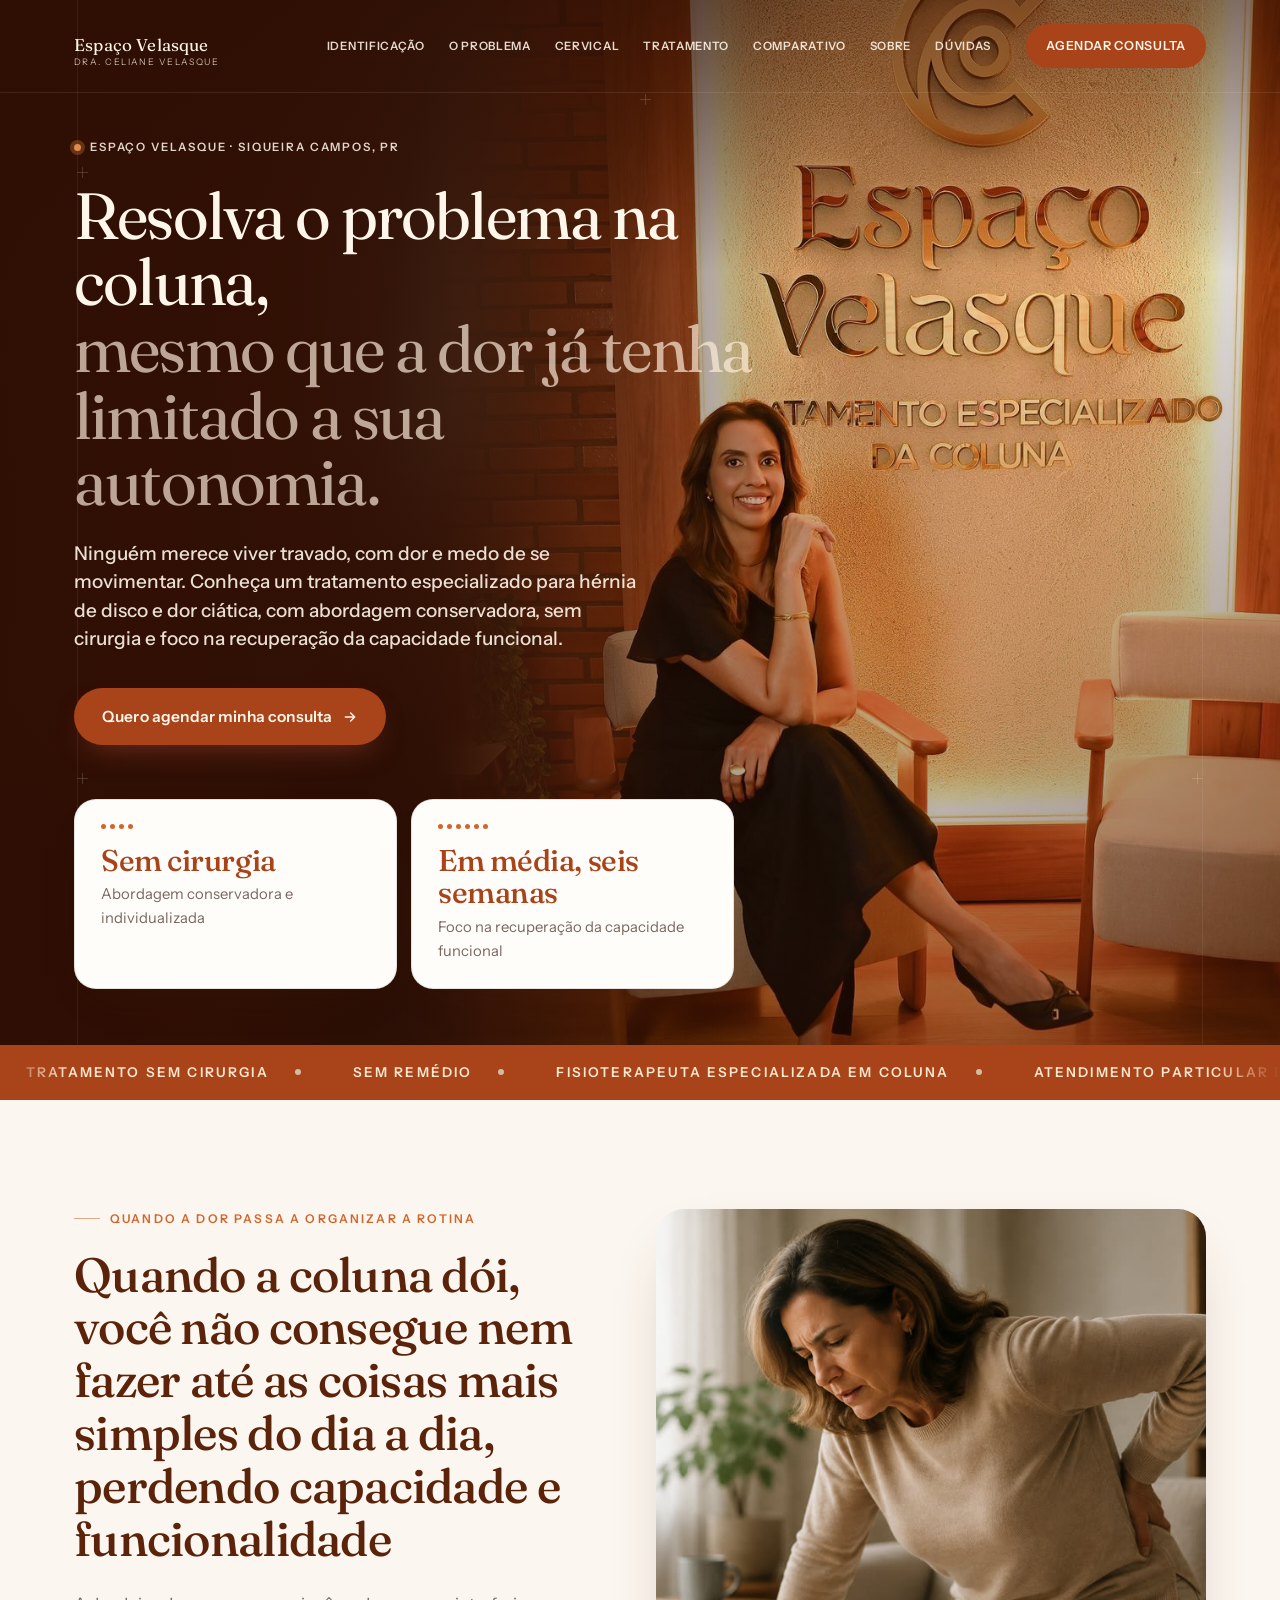
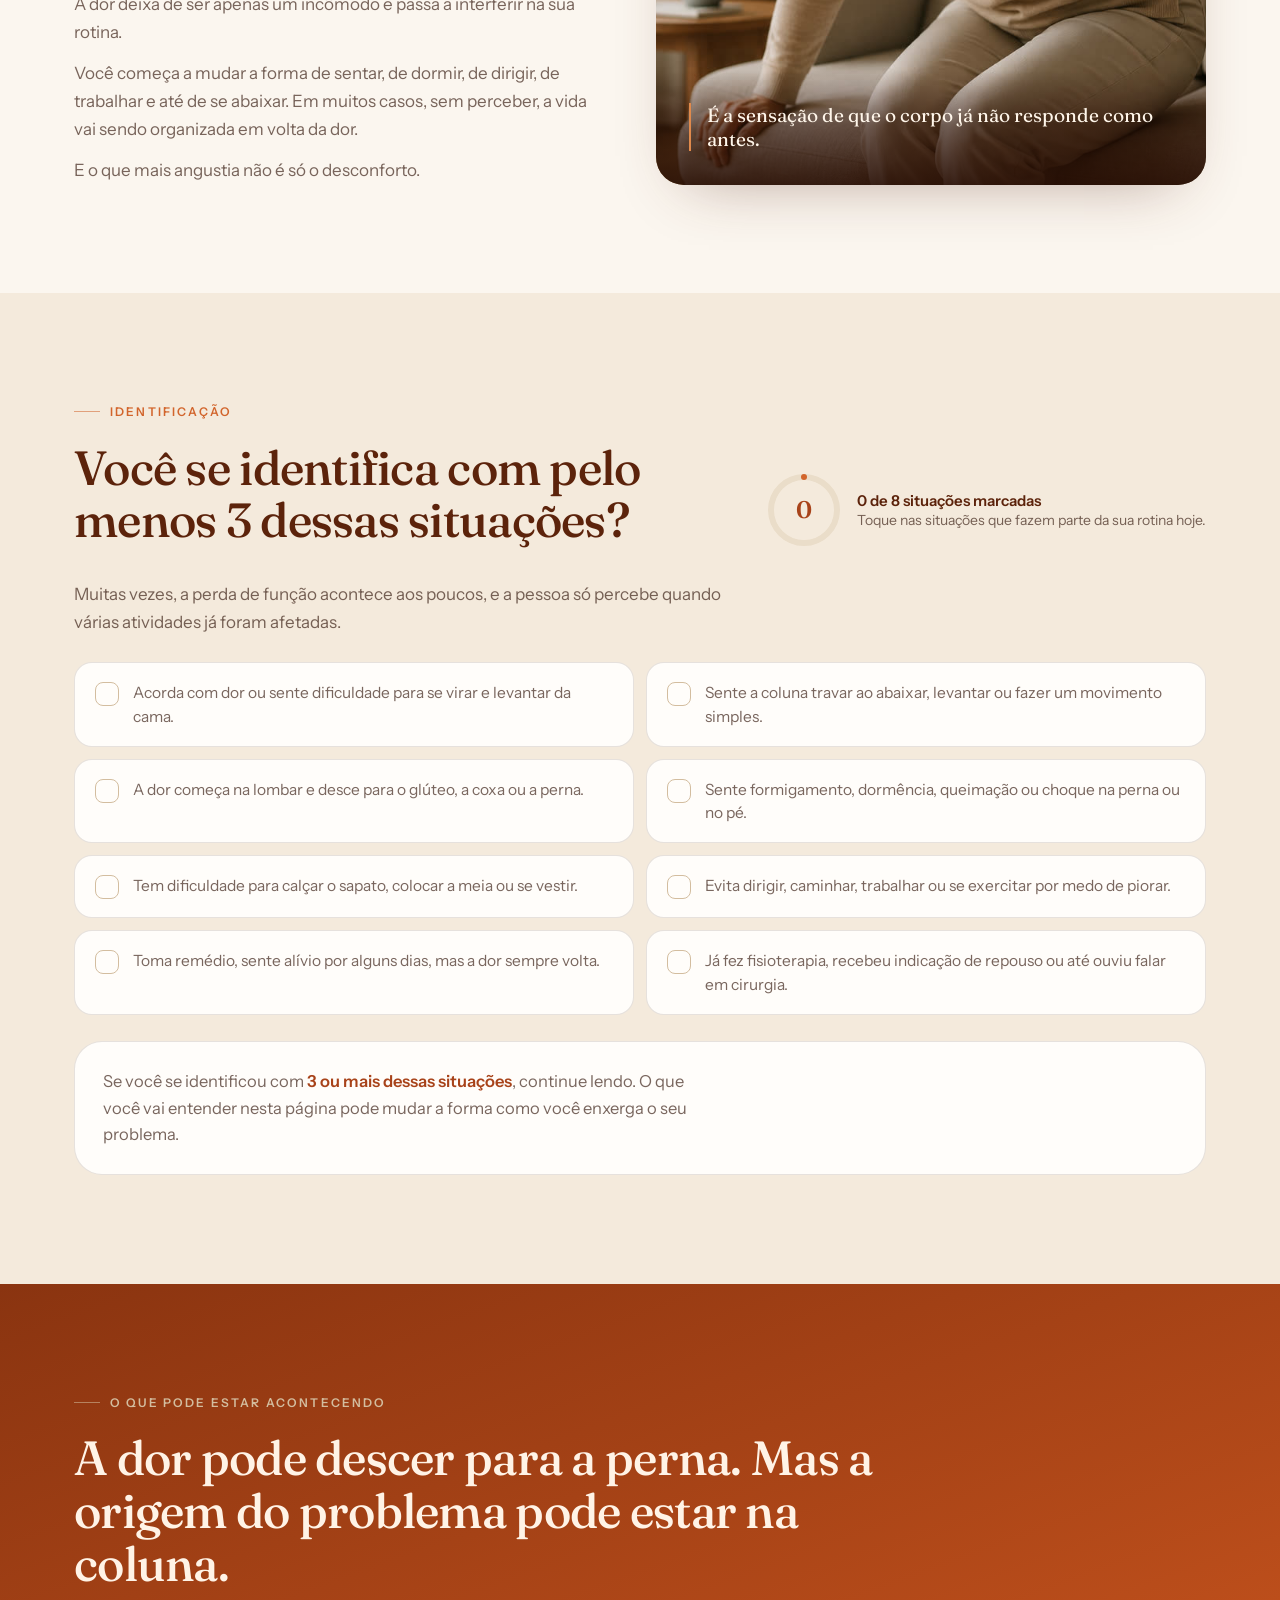
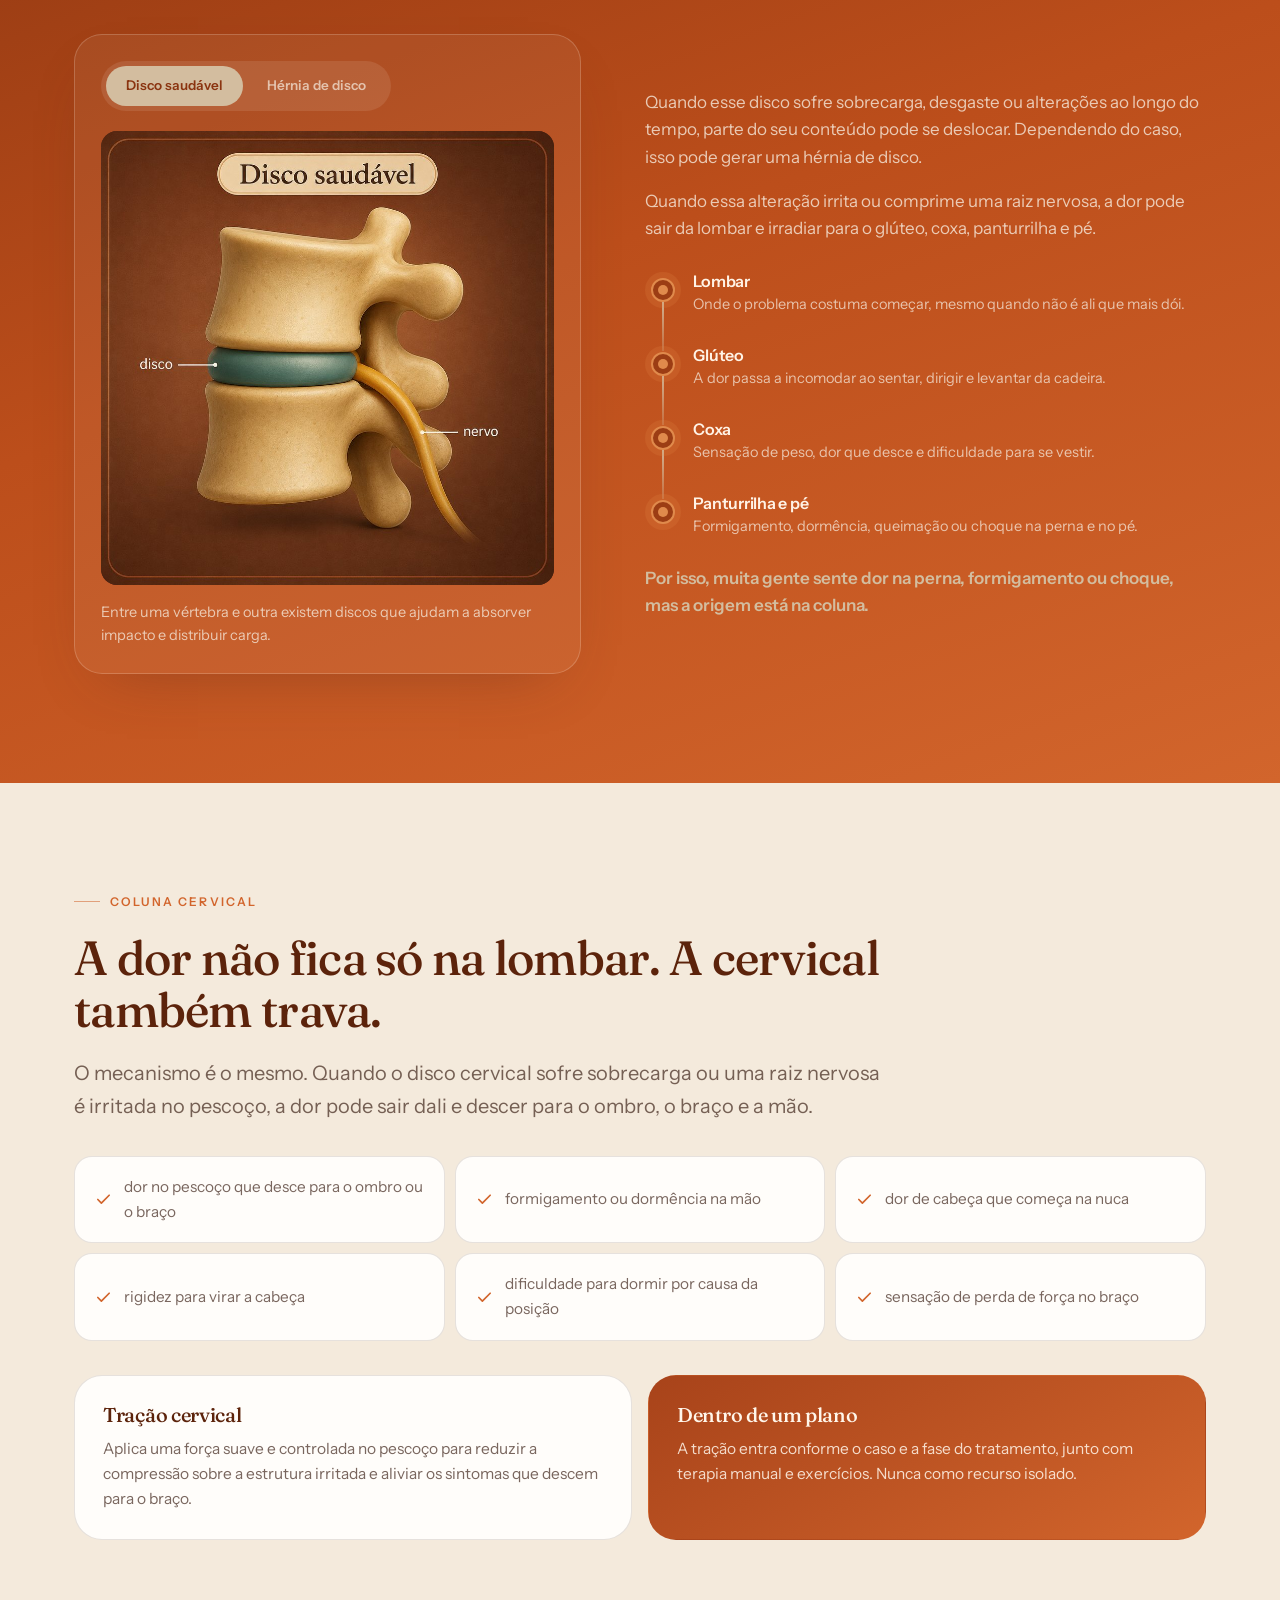
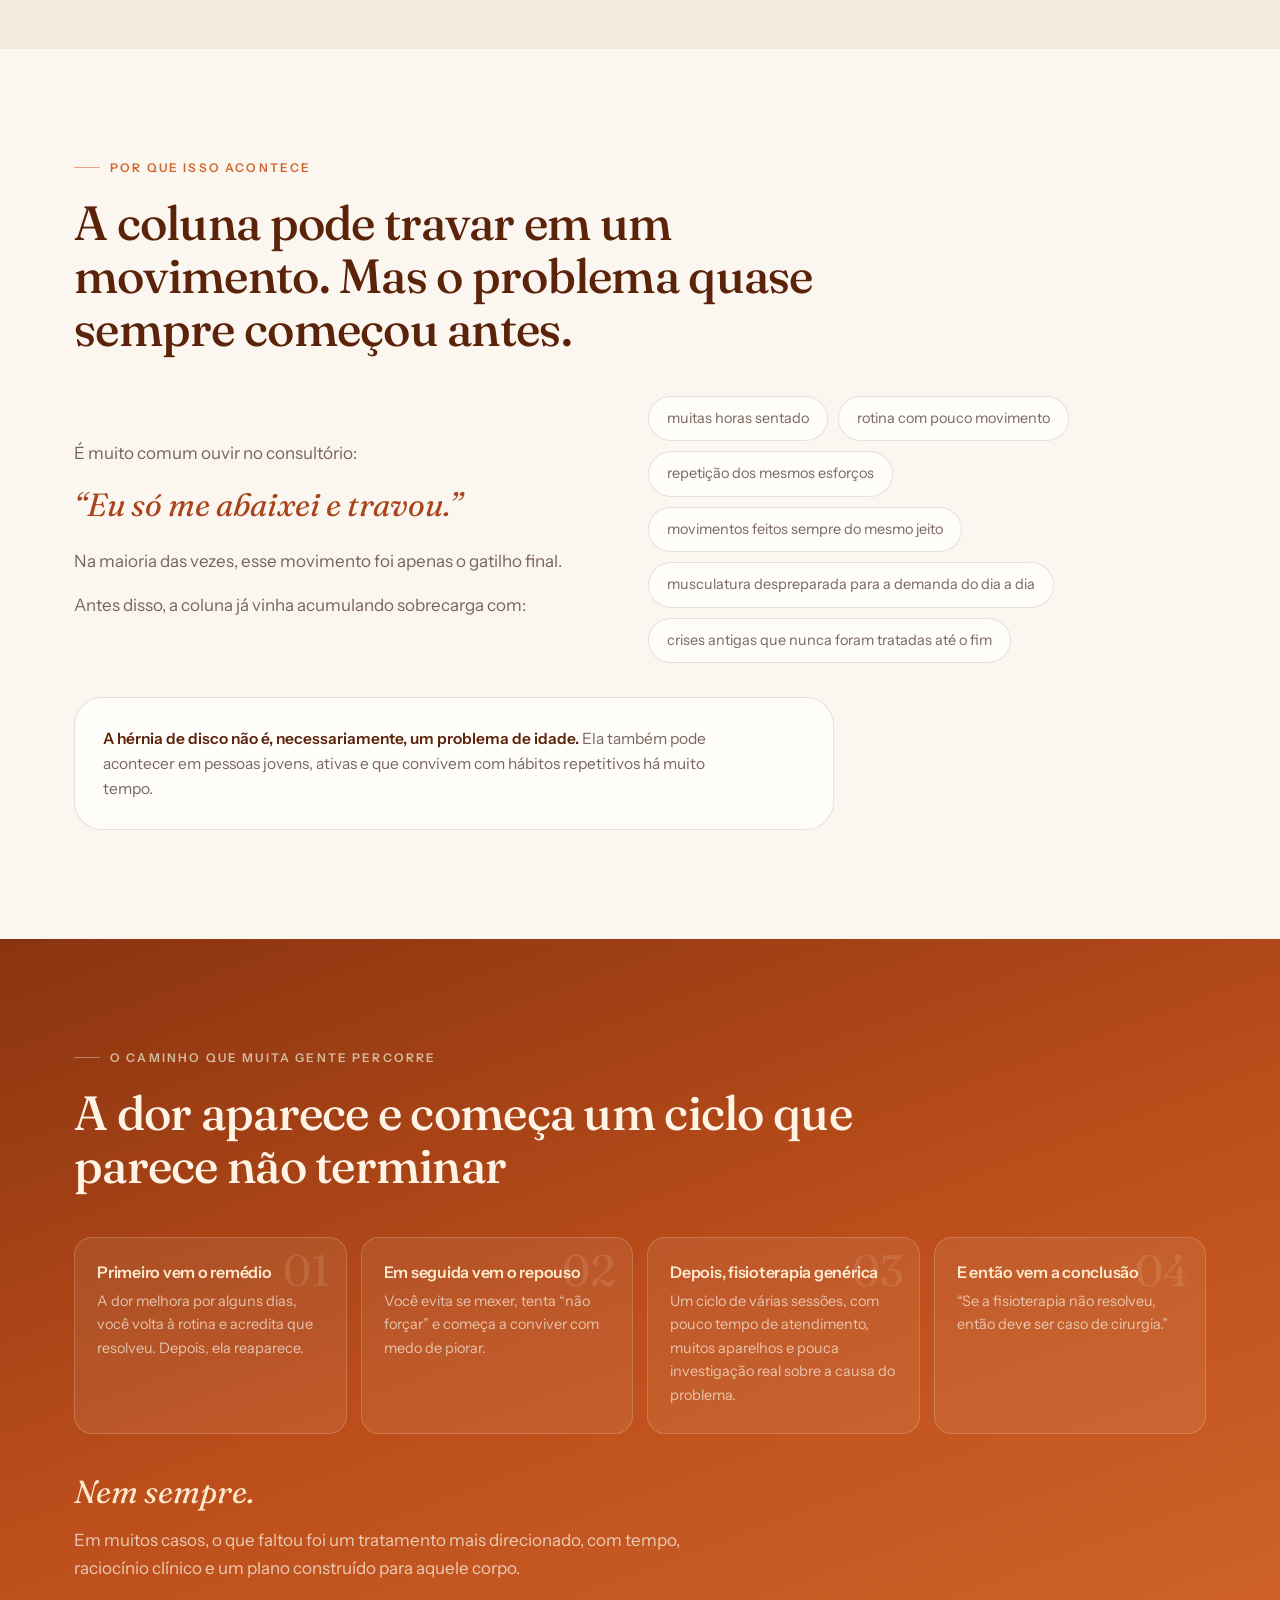
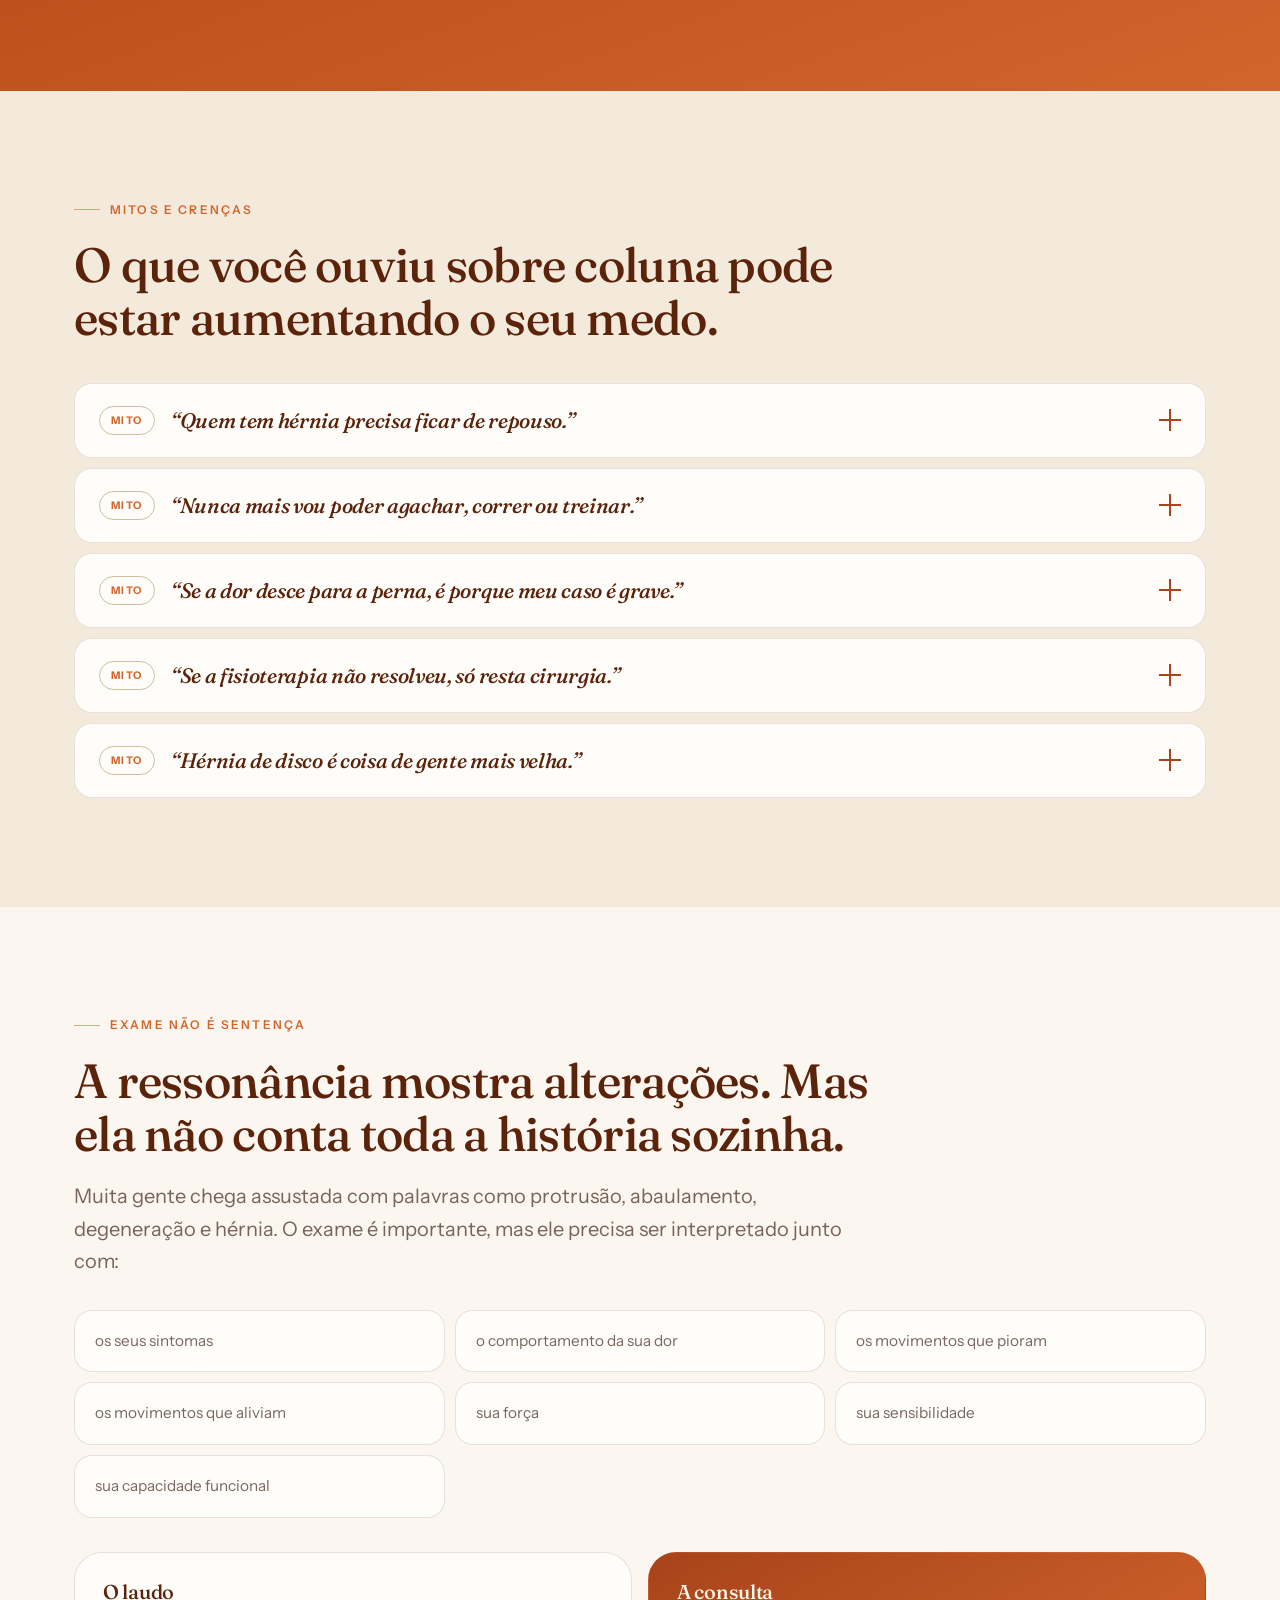
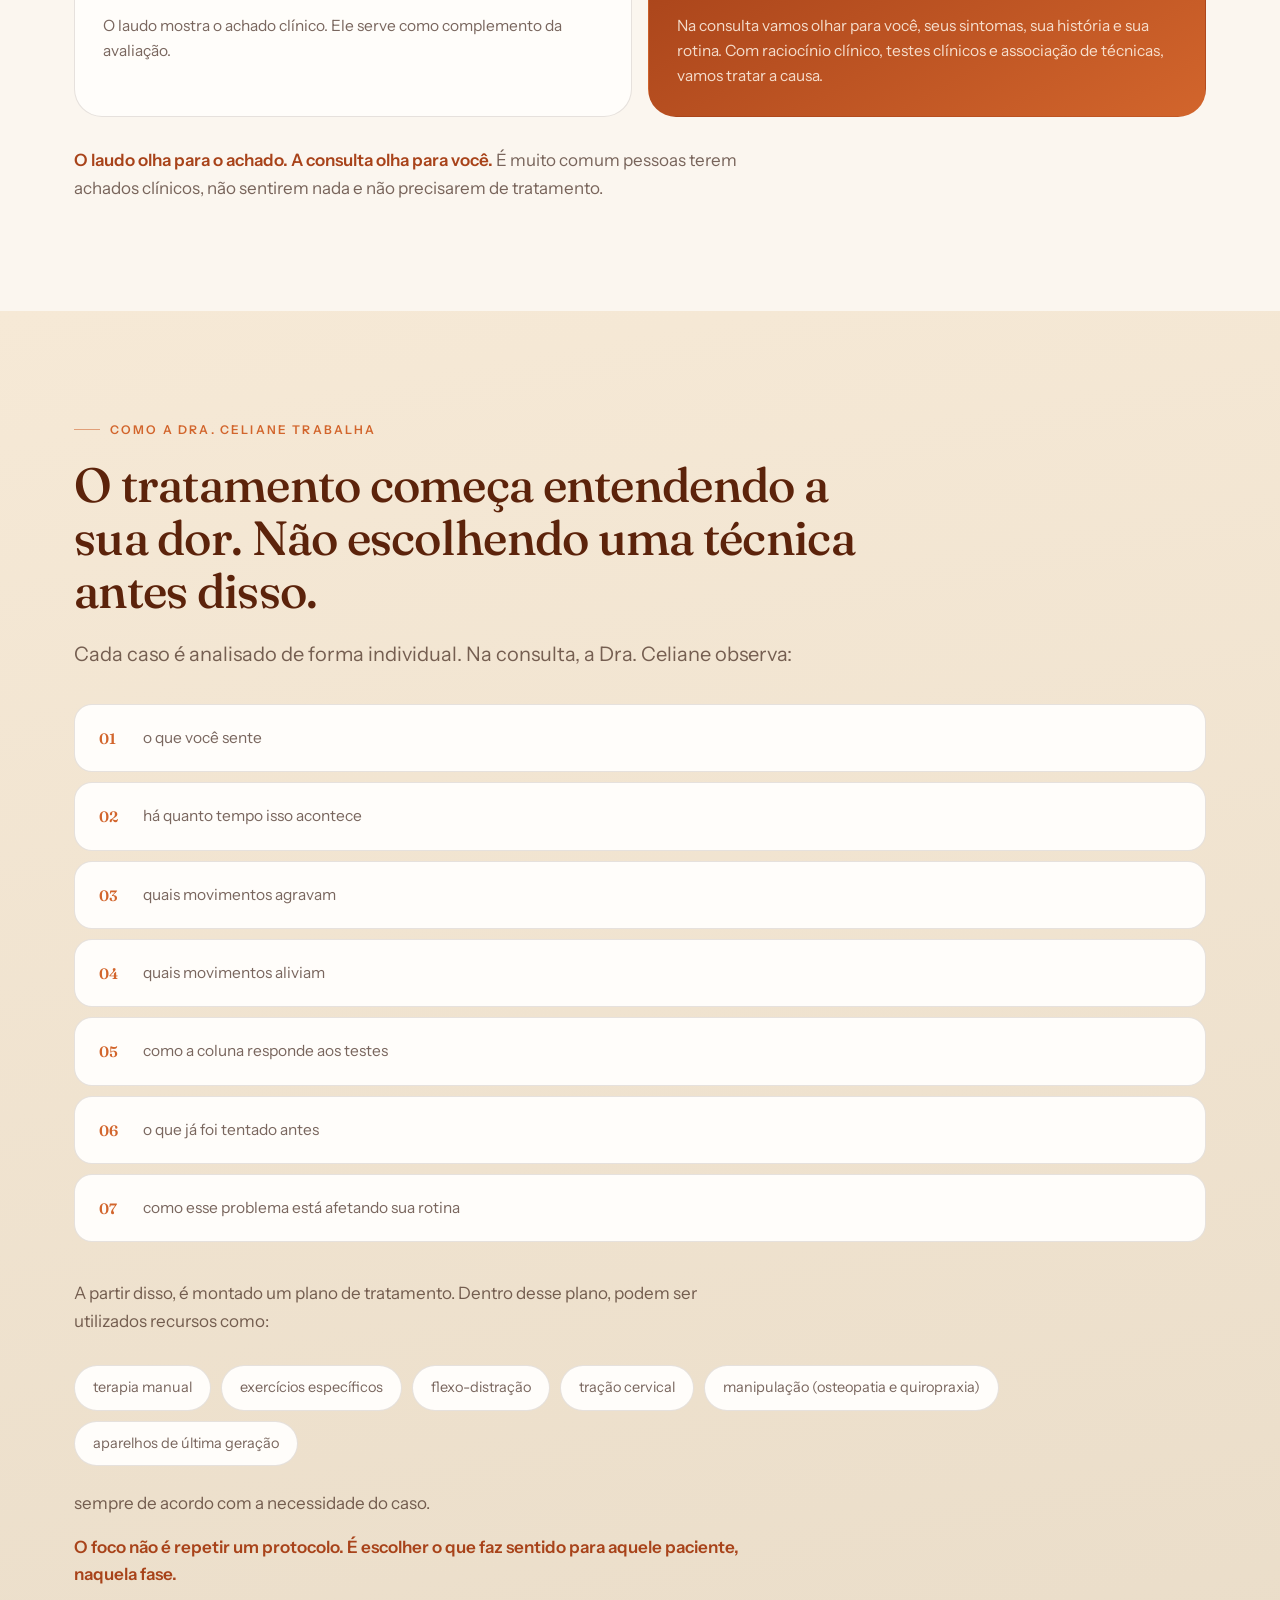
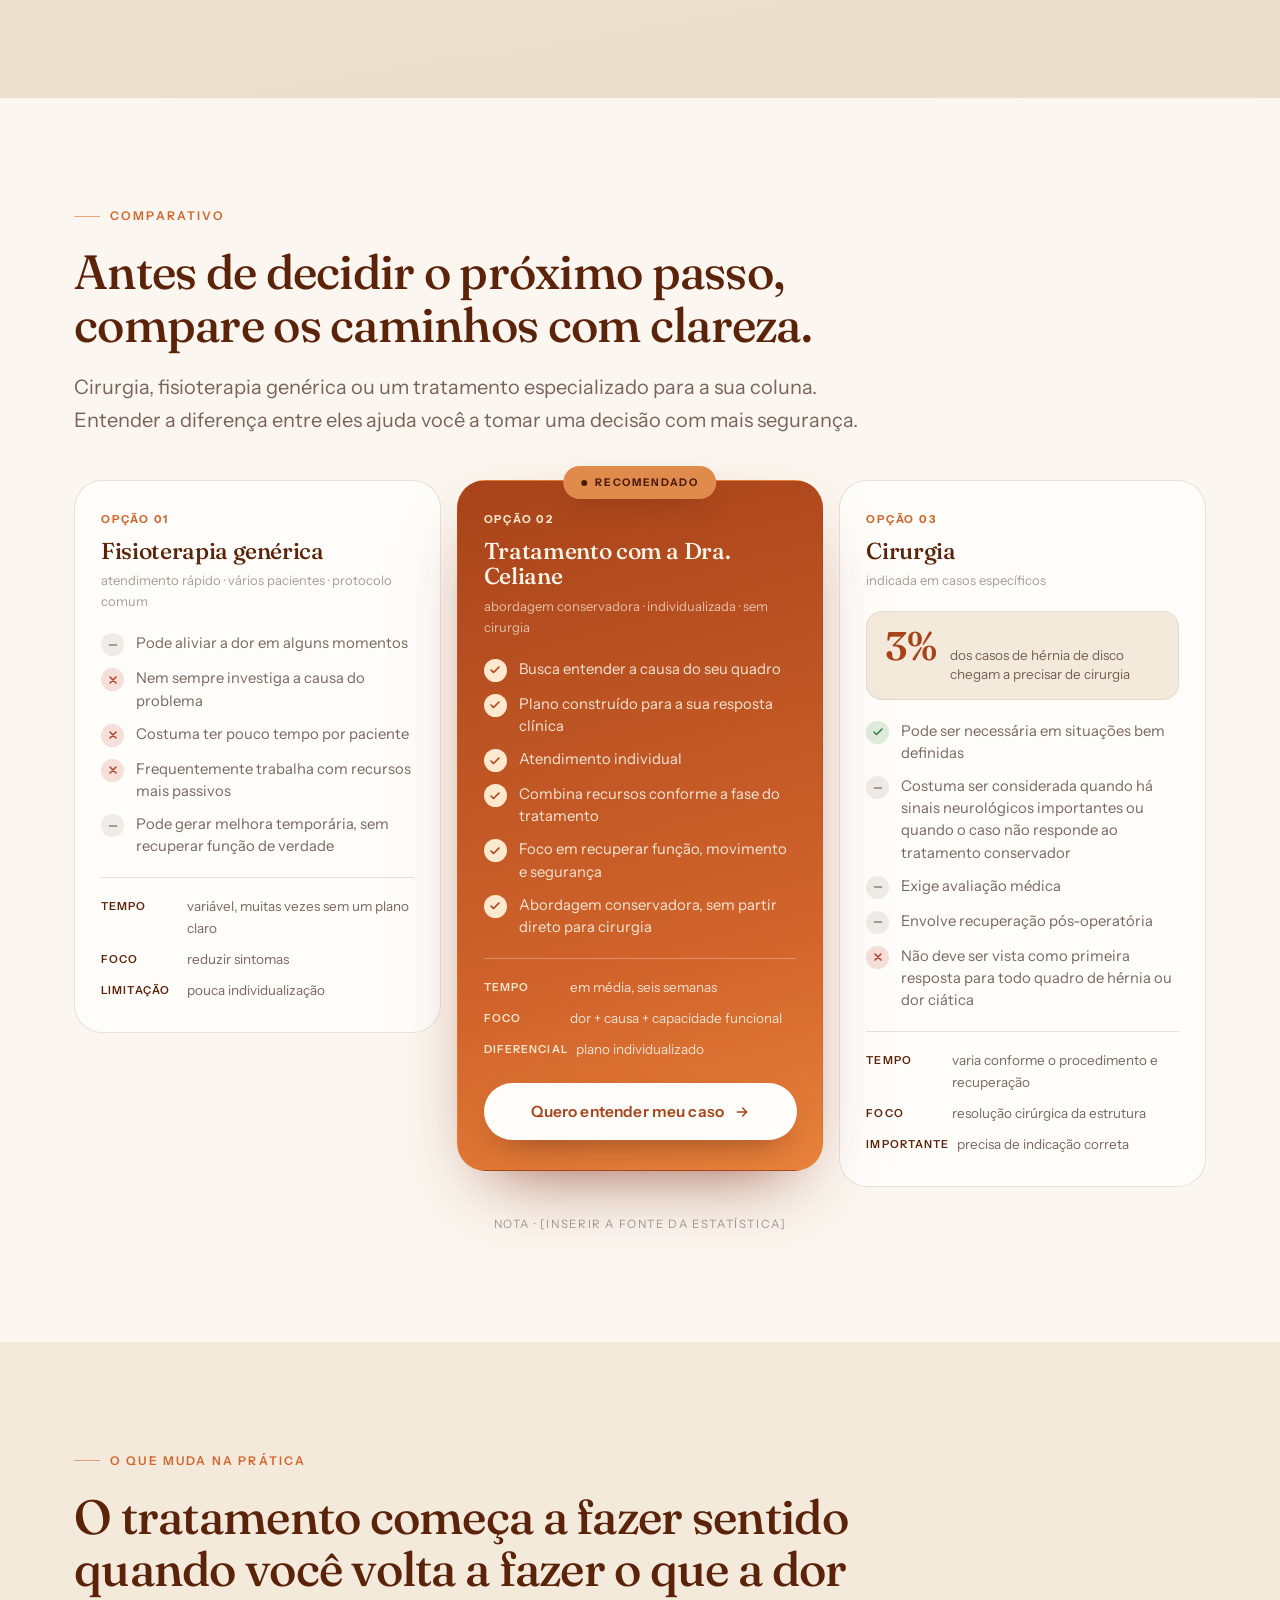
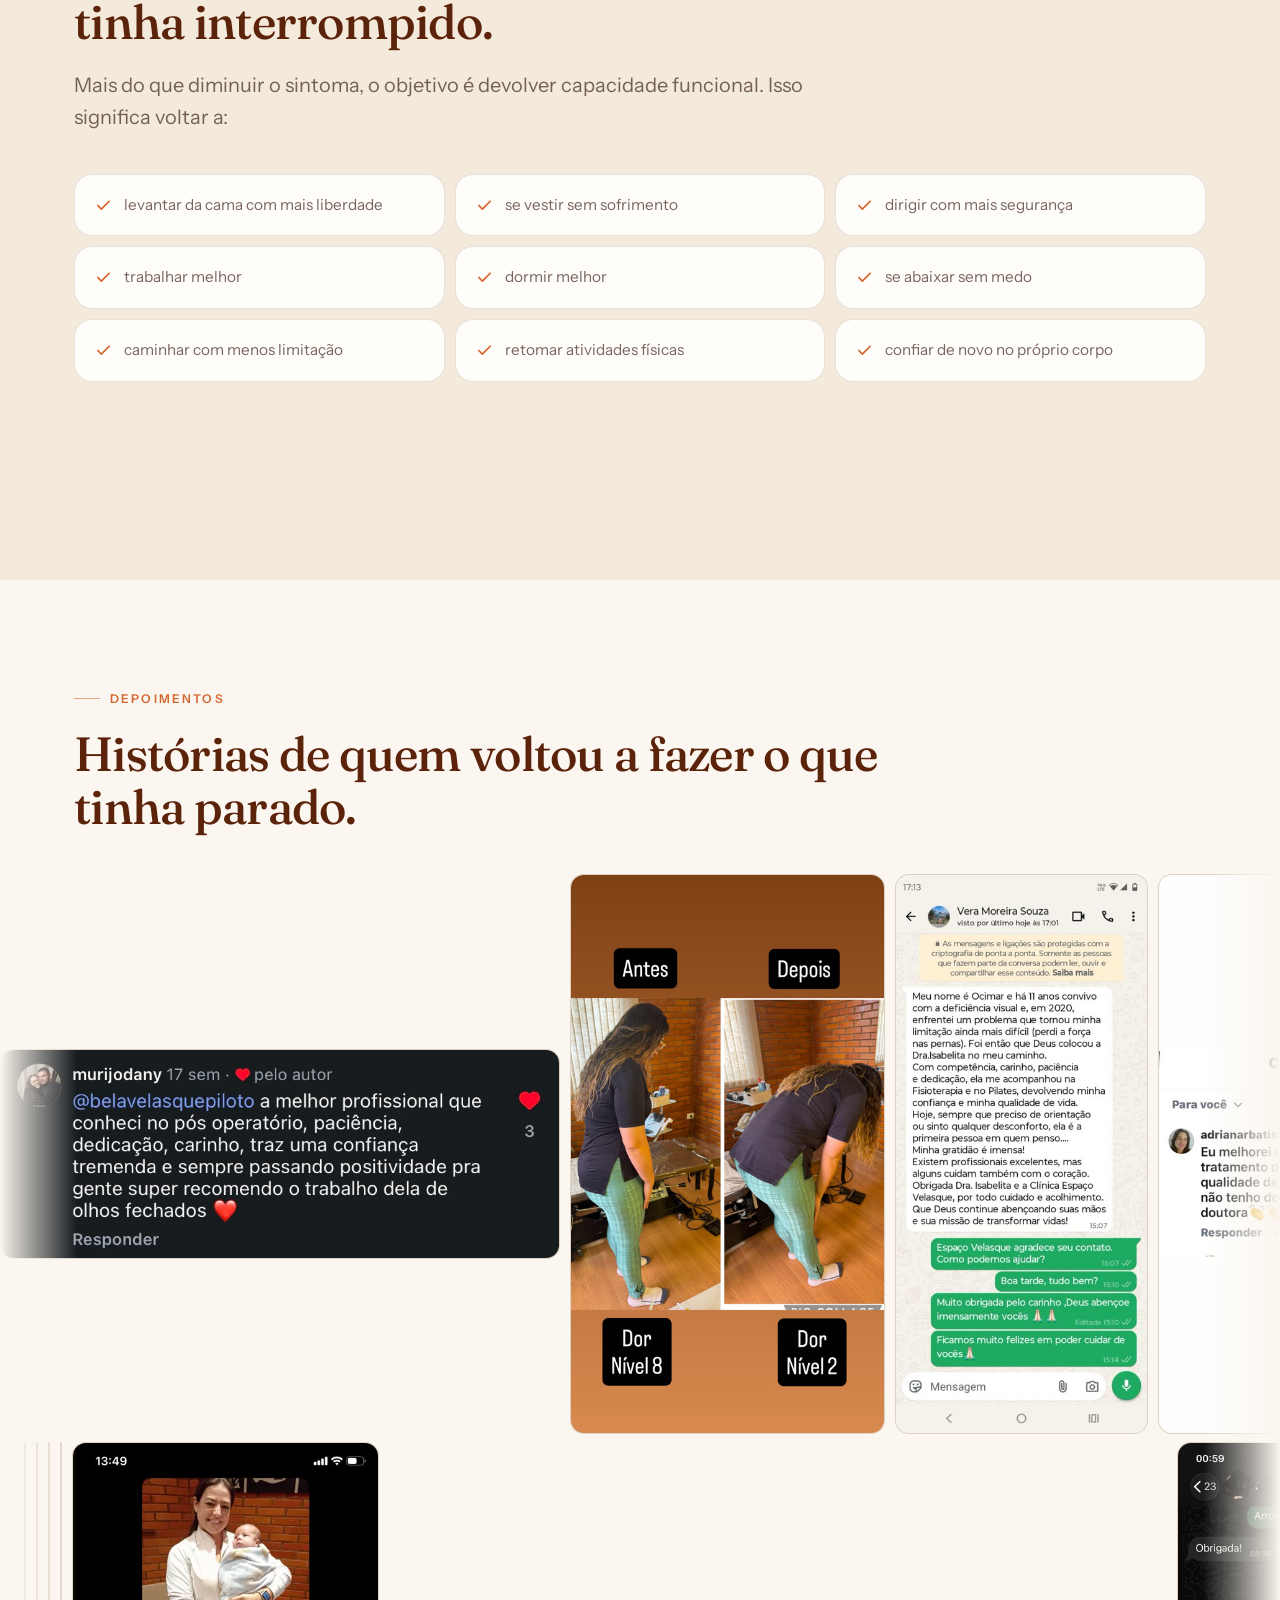
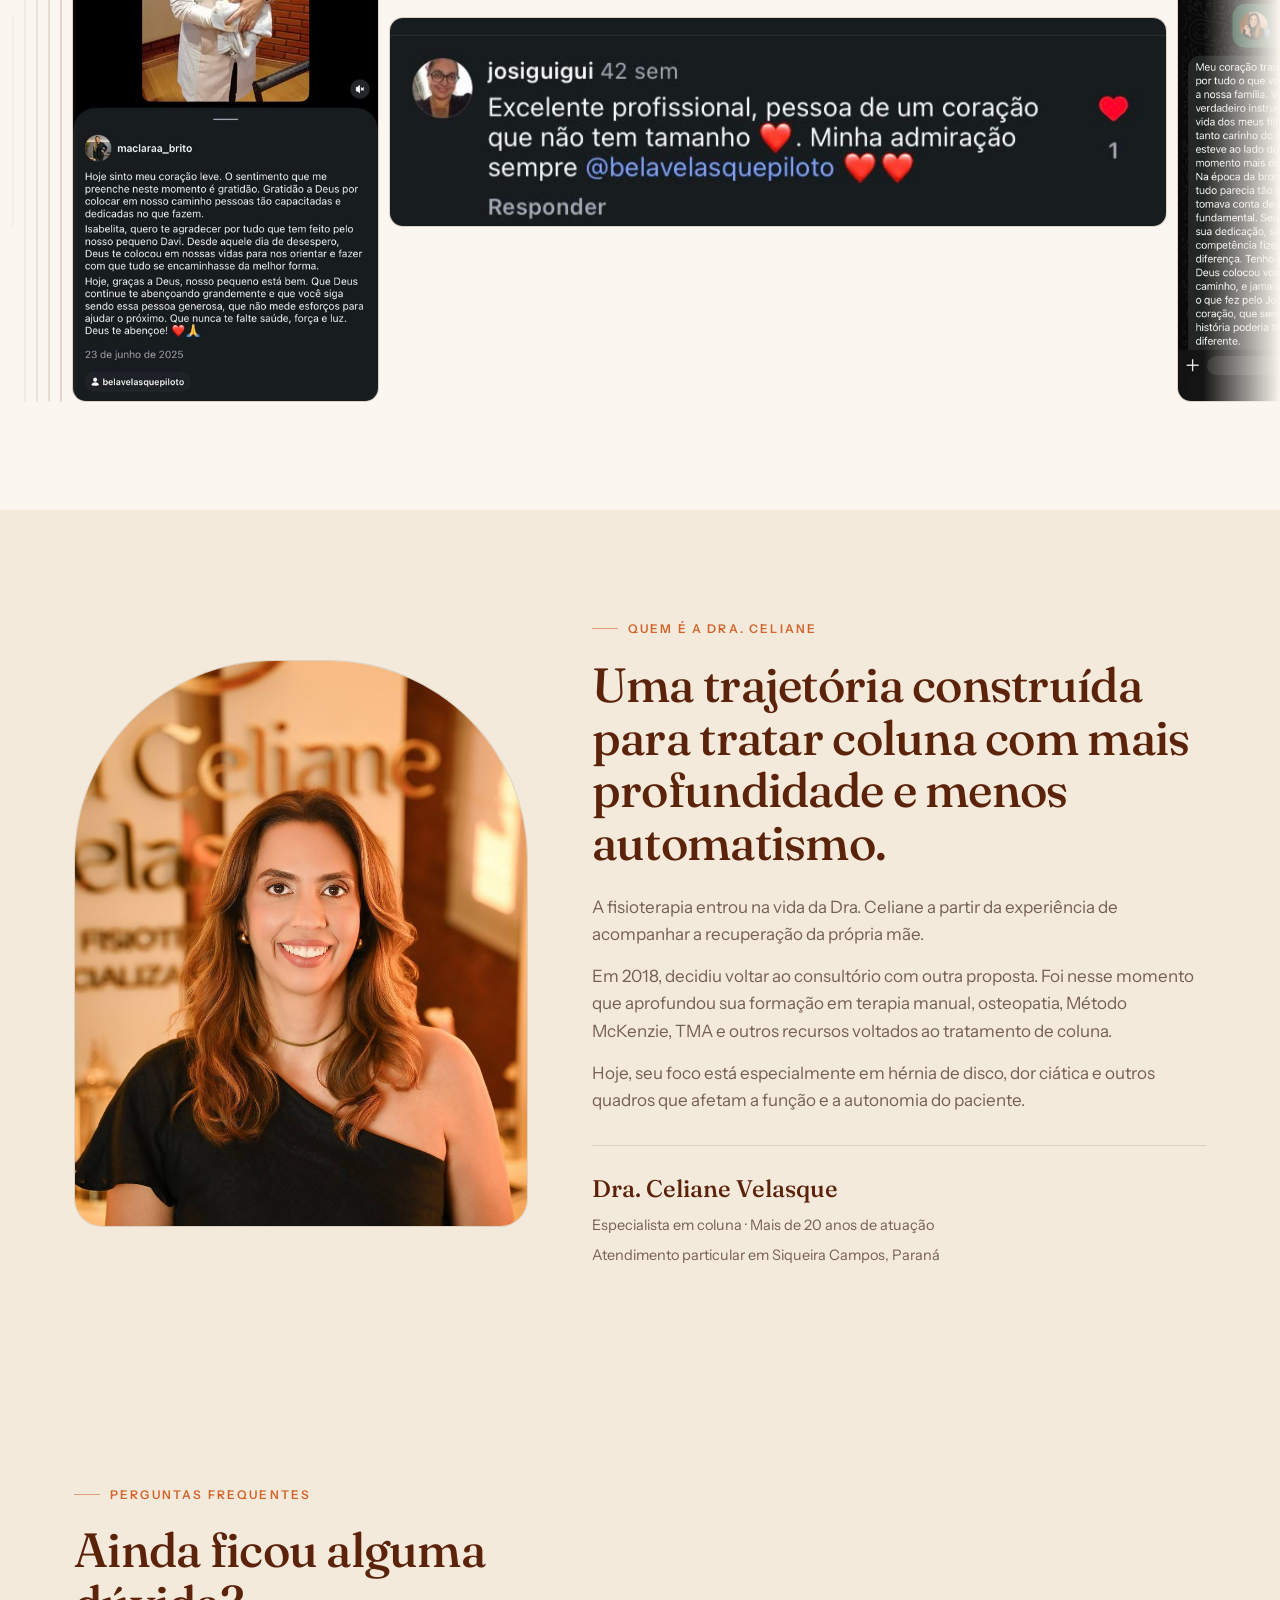
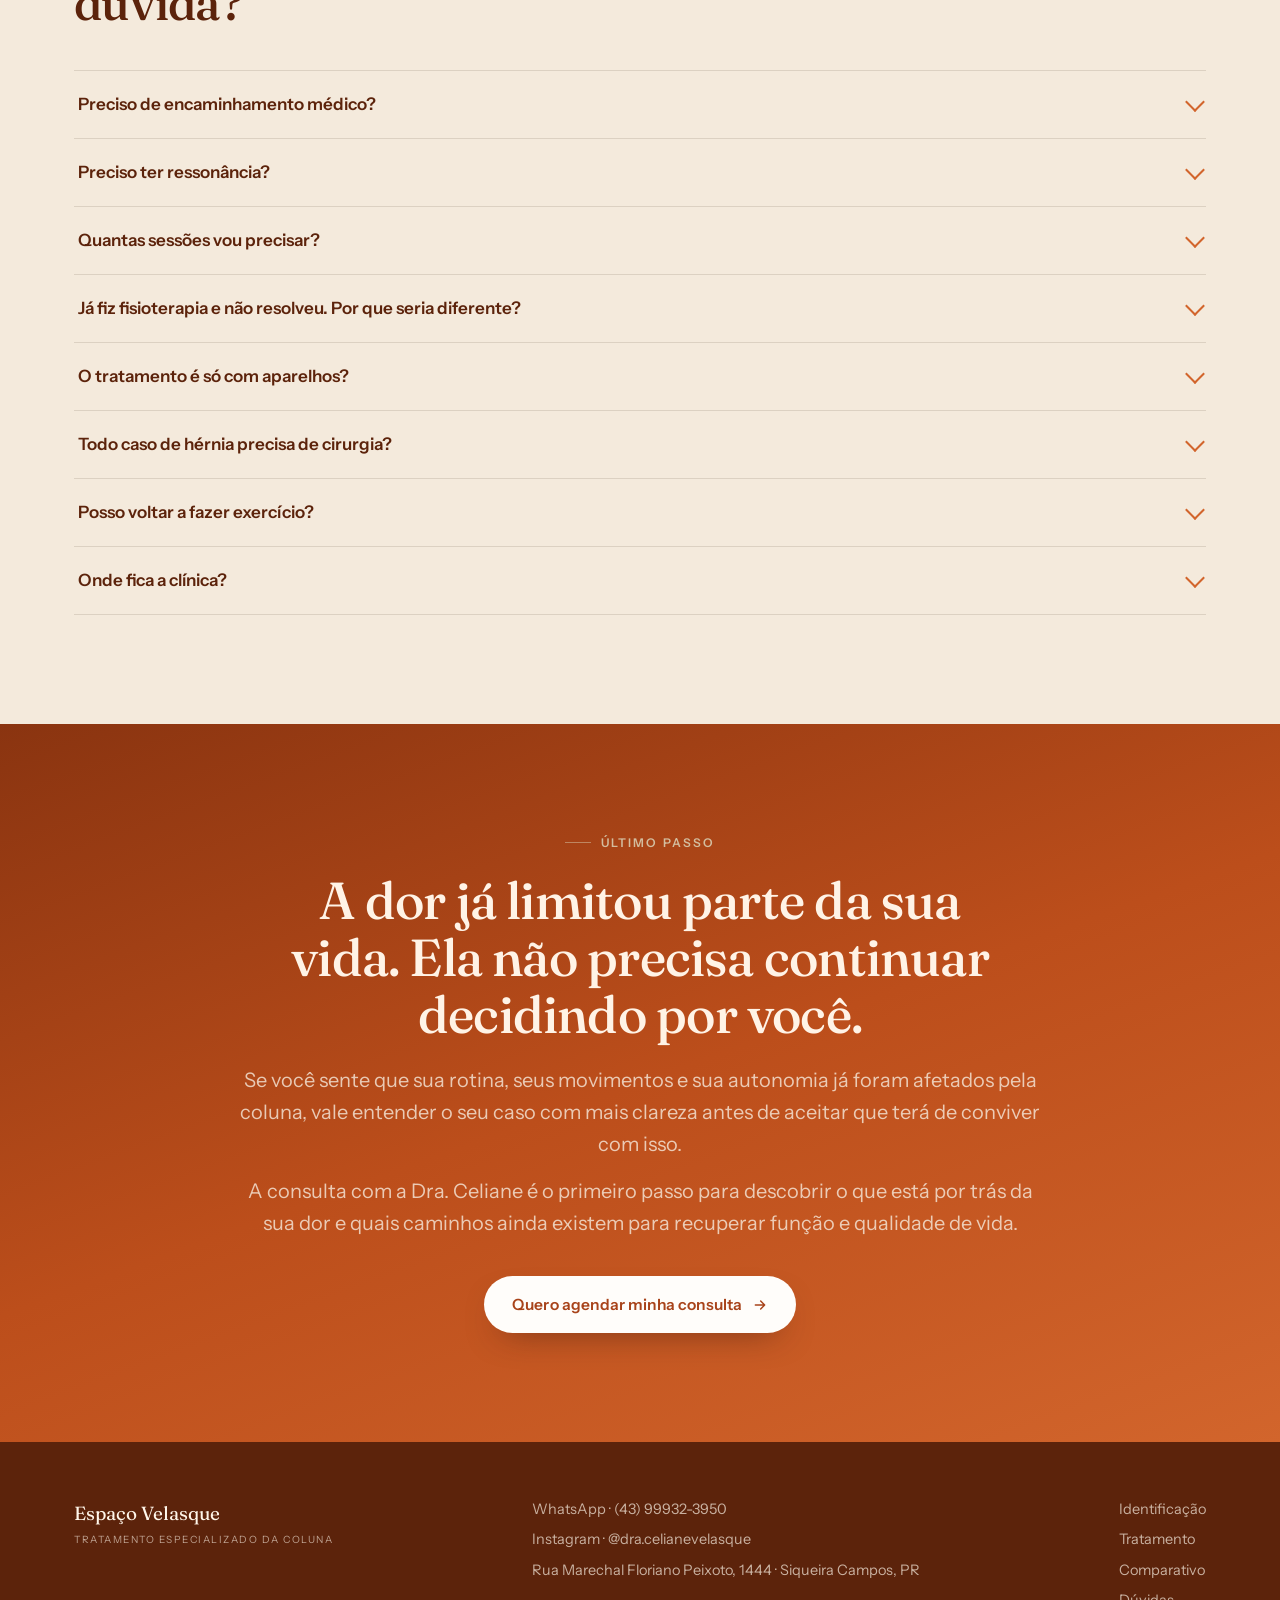
==== commit cb926f0b: "Adiciona imagens aos blocos das três páginas Isabelita: os cards de "O que ela trata" viram cards co" ====
--- a/dra-celiane.html
+++ b/dra-celiane.html
@@ -106,19 +106,18 @@
 <!-- ======================= 02 · IDENTIFICAÇÃO INICIAL ======================= -->
 <section class="sec">
   <div class="wrap">
-    <div class="rv">
-      <div class="eyebrow">Quando a dor passa a organizar a rotina</div>
-      <h2 class="h-sec h-sec--larga">Quando a coluna dói, você não consegue nem fazer até as coisas mais simples do dia a dia, perdendo capacidade e funcionalidade</h2>
-    </div>
-    <div class="grade grade--2">
-      <div class="rv rv-d1">
+    <div class="dor-bloco">
+      <div class="dor-txt rv">
+        <div class="eyebrow">Quando a dor passa a organizar a rotina</div>
+        <h2 class="h-sec">Quando a coluna dói, você não consegue nem fazer até as coisas mais simples do dia a dia, perdendo capacidade e funcionalidade</h2>
         <p class="p">A dor deixa de ser apenas um incômodo e passa a interferir na sua rotina.</p>
         <p class="p">Você começa a mudar a forma de sentar, de dormir, de dirigir, de trabalhar e até de se abaixar. Em muitos casos, sem perceber, a vida vai sendo organizada em volta da dor.</p>
-      </div>
-      <div class="rv rv-d2">
         <p class="p">E o que mais angustia não é só o desconforto.</p>
-        <p class="p"><span class="destaque">É a sensação de que o corpo já não responde como antes.</span></p>
-      </div>
+      </div>
+      <figure class="dor-foto rv rv-d1">
+        <img src="assets/images/dor-rotina.jpg" alt="Mulher com dor na coluna ao se levantar do sofá em casa" loading="lazy">
+        <figcaption><span>É a sensação de que o corpo já não responde como antes.</span></figcaption>
+      </figure>
     </div>
   </div>
 </section>
--- a/assets/css/dra-celiane.css
+++ b/assets/css/dra-celiane.css
@@ -48,6 +48,28 @@
 h1,h2,h3,h4{font-family:var(--display);font-weight:500;line-height:1.1;letter-spacing:-.015em}
 .h-sec{font-size:clamp(28px,4.2vw,48px);font-variation-settings:'SOFT' 0,'WONK' 1;max-width:19ch}
 .h-sec--larga{max-width:26ch}
+
+/* ---------- QUANDO A DOR ORGANIZA A ROTINA (texto + foto) ---------- */
+/* stretch: a foto acompanha a altura da coluna de texto, como no layout de referência */
+.dor-bloco{display:grid;grid-template-columns:minmax(0,1fr) minmax(0,1.05fr);gap:clamp(30px,4.5vw,62px);align-items:stretch}
+.dor-txt .h-sec{max-width:none;margin-bottom:26px}
+.dor-txt .p+.p{margin-top:14px}
+.dor-foto{
+  position:relative;margin:0;overflow:hidden;
+  border-radius:var(--raio-g);box-shadow:var(--sombra);
+}
+.dor-foto img{display:block;width:100%;height:100%;object-fit:cover;aspect-ratio:3/2}
+.dor-foto figcaption{
+  position:absolute;left:0;right:0;bottom:0;padding:clamp(22px,2.6vw,34px);
+  background:linear-gradient(to top,rgba(40,15,5,.9) 0%,rgba(40,15,5,.6) 52%,rgba(40,15,5,0) 100%);
+}
+.dor-foto figcaption span{
+  display:block;padding-left:16px;border-left:2px solid var(--ambar);
+  font-family:var(--display);font-size:clamp(18px,1.5vw,23px);line-height:1.25;color:#FFF6EA;
+}
+@media(max-width:900px){
+  .dor-bloco{grid-template-columns:1fr;gap:30px}
+}
 .eyebrow{
   font-family:var(--corpo);font-size:12px;font-weight:600;letter-spacing:.18em;
   text-transform:uppercase;color:var(--terracota);display:flex;align-items:center;gap:10px;margin-bottom:20px;
--- a/assets/css/depoimentos.css
+++ b/assets/css/depoimentos.css
@@ -4,36 +4,35 @@
   margin-left:calc(50% - 50vw);margin-right:calc(50% - 50vw);
 }
 .depo-linha{
-  overflow:hidden;
+  overflow:hidden;scrollbar-width:none;-ms-overflow-style:none;
   -webkit-mask-image:linear-gradient(90deg,transparent,#000 6%,#000 94%,transparent);
   mask-image:linear-gradient(90deg,transparent,#000 6%,#000 94%,transparent);
 }
+.depo-linha::-webkit-scrollbar{display:none;width:0;height:0}
 .depo-trilha{
   display:flex;align-items:center;gap:10px;width:max-content;
-  animation:depo-rolar 70s linear infinite;
+  /* !important vence o `*{animation:none!important}` do reduced-motion global da página:
+     aqui o movimento é o próprio conteúdo, e o hover pausa para quem precisar ler com calma */
+  animation:depo-rolar 120s linear infinite!important;
 }
-.depo-trilha--reversa{animation-direction:reverse}
-.depo-linha:hover .depo-trilha{animation-play-state:paused}
+.depo-trilha--reversa{animation-direction:reverse!important}
+.depo-linha:hover .depo-trilha{animation-play-state:paused!important}
 .depo-trilha img{
   /* prints de conversa (retrato): altura generosa, largura segue a proporção natural */
-  height:380px;width:auto;flex:none;
+  height:560px;width:auto;flex:none;
   border-radius:14px;border:1px solid var(--linha);
   object-fit:cover;background:var(--creme-2);
 }
 .depo-trilha img.depo-larga{
   /* prints de comentário (paisagem): altura menor pra não dominar a fileira */
-  height:160px;
+  height:210px;
 }
 @keyframes depo-rolar{
   from{transform:translateX(0)}
   to{transform:translateX(-50%)}
 }
 @media(max-width:900px){
-  .depo-trilha{gap:6px;animation-duration:46s}
-  .depo-trilha img{height:250px;border-radius:10px}
-  .depo-trilha img.depo-larga{height:105px}
+  .depo-trilha{gap:6px;animation-duration:80s!important}
+  .depo-trilha img{height:400px;border-radius:10px}
+  .depo-trilha img.depo-larga{height:150px}
 }
-@media(prefers-reduced-motion:reduce){
-  .depo-trilha{animation:none;overflow-x:auto}
-  .depo-linha{overflow-x:auto}
-}
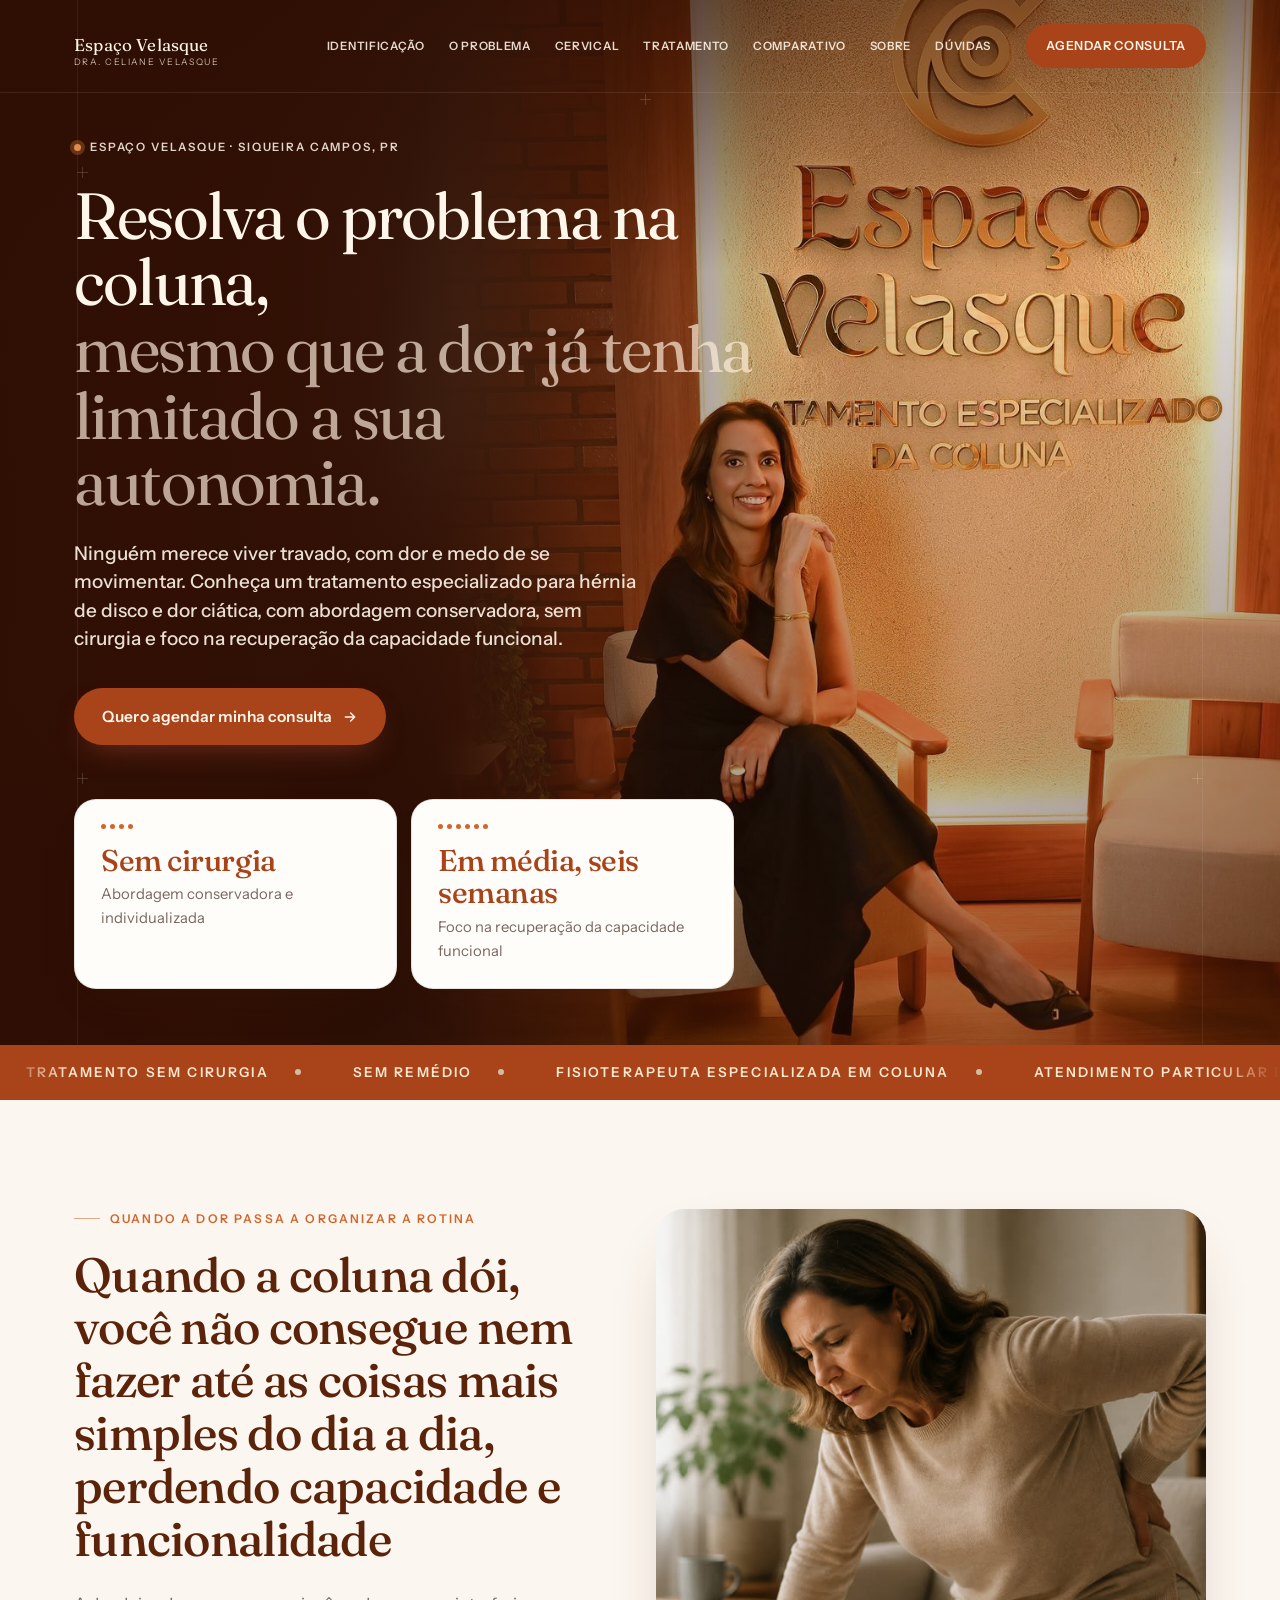
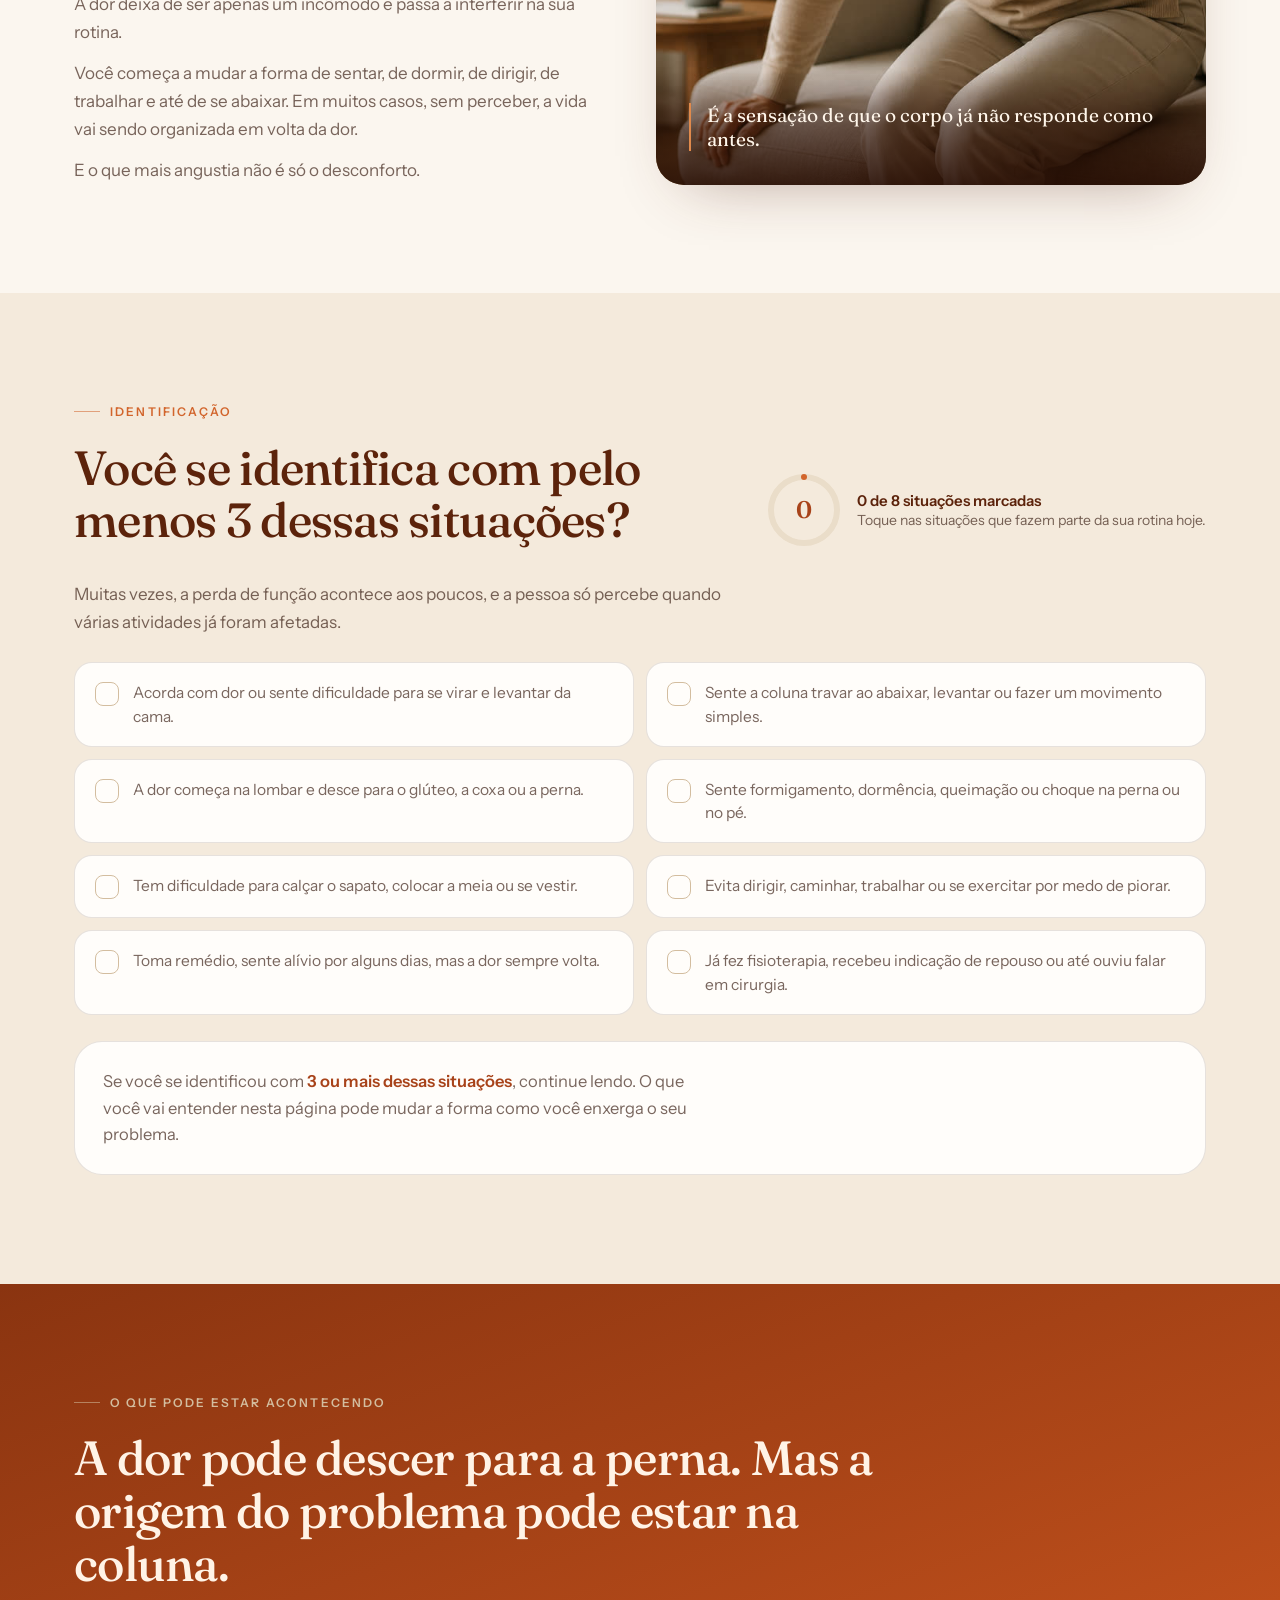
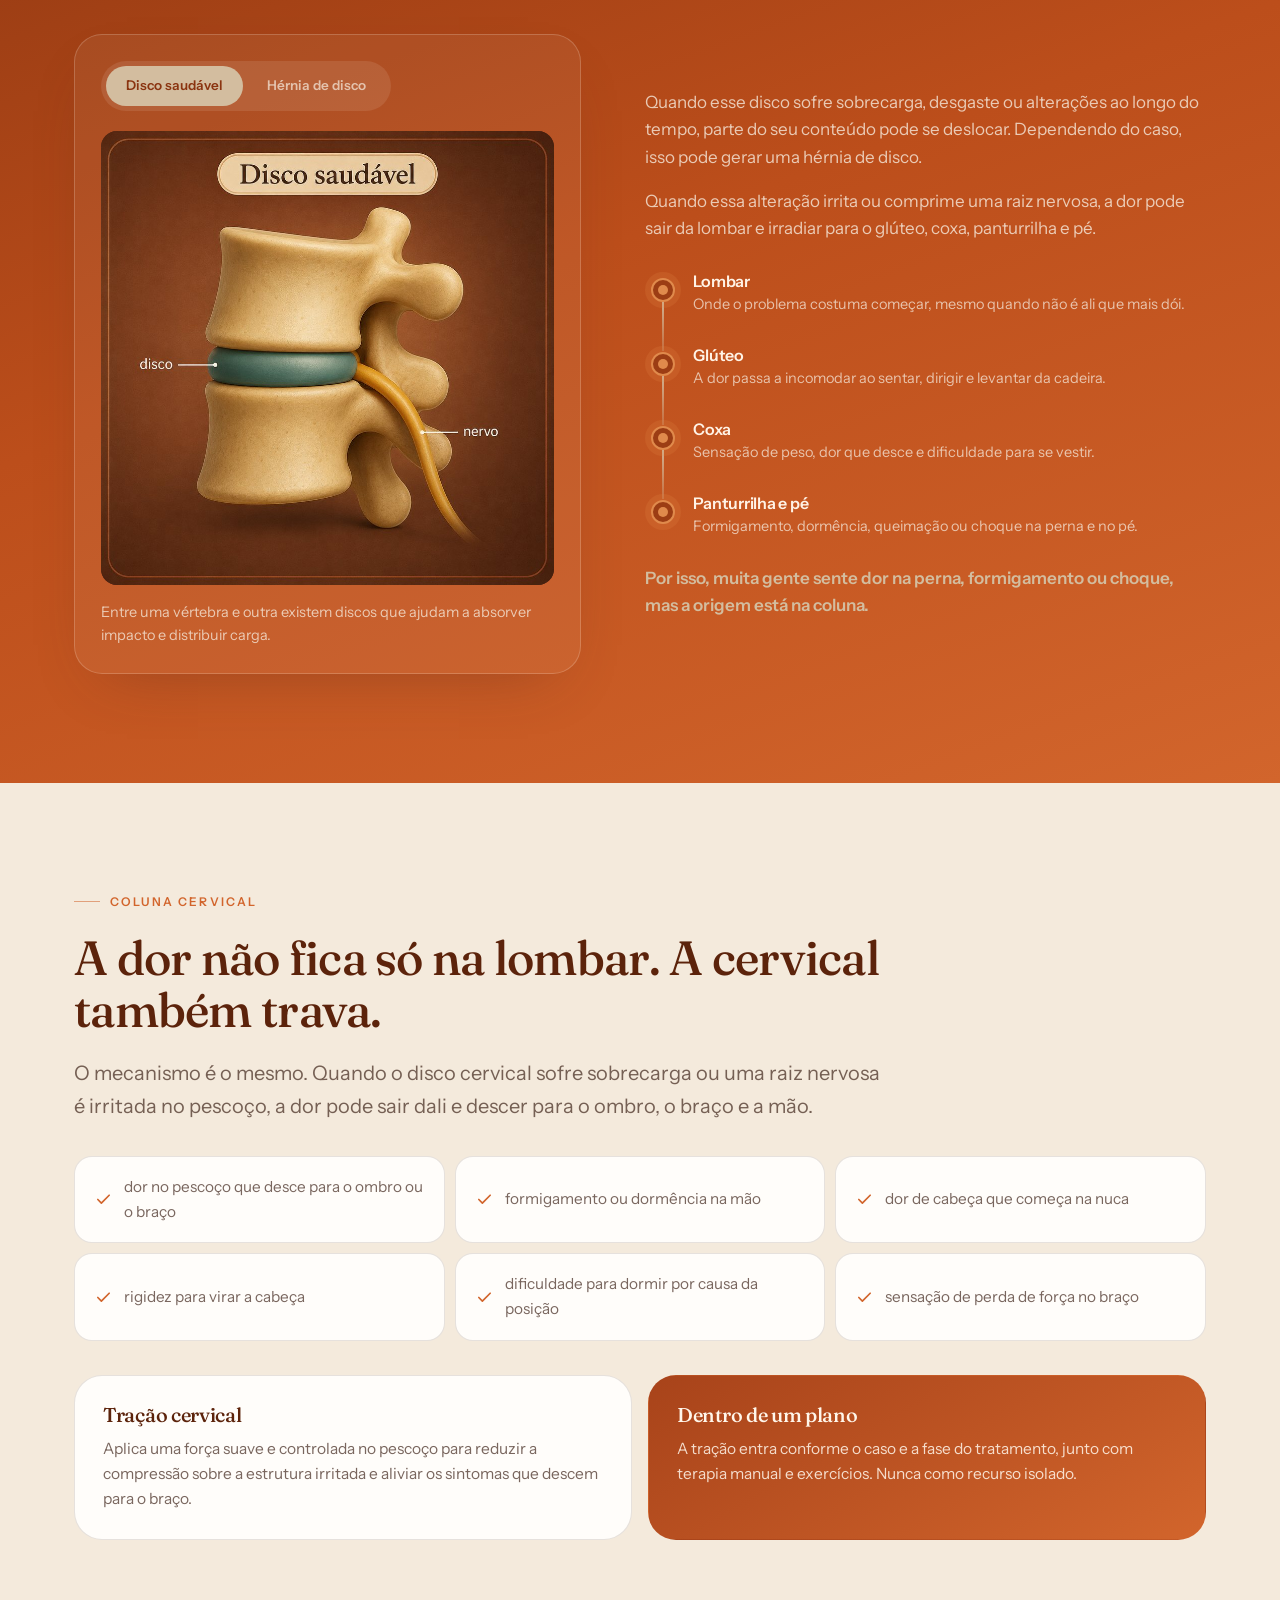
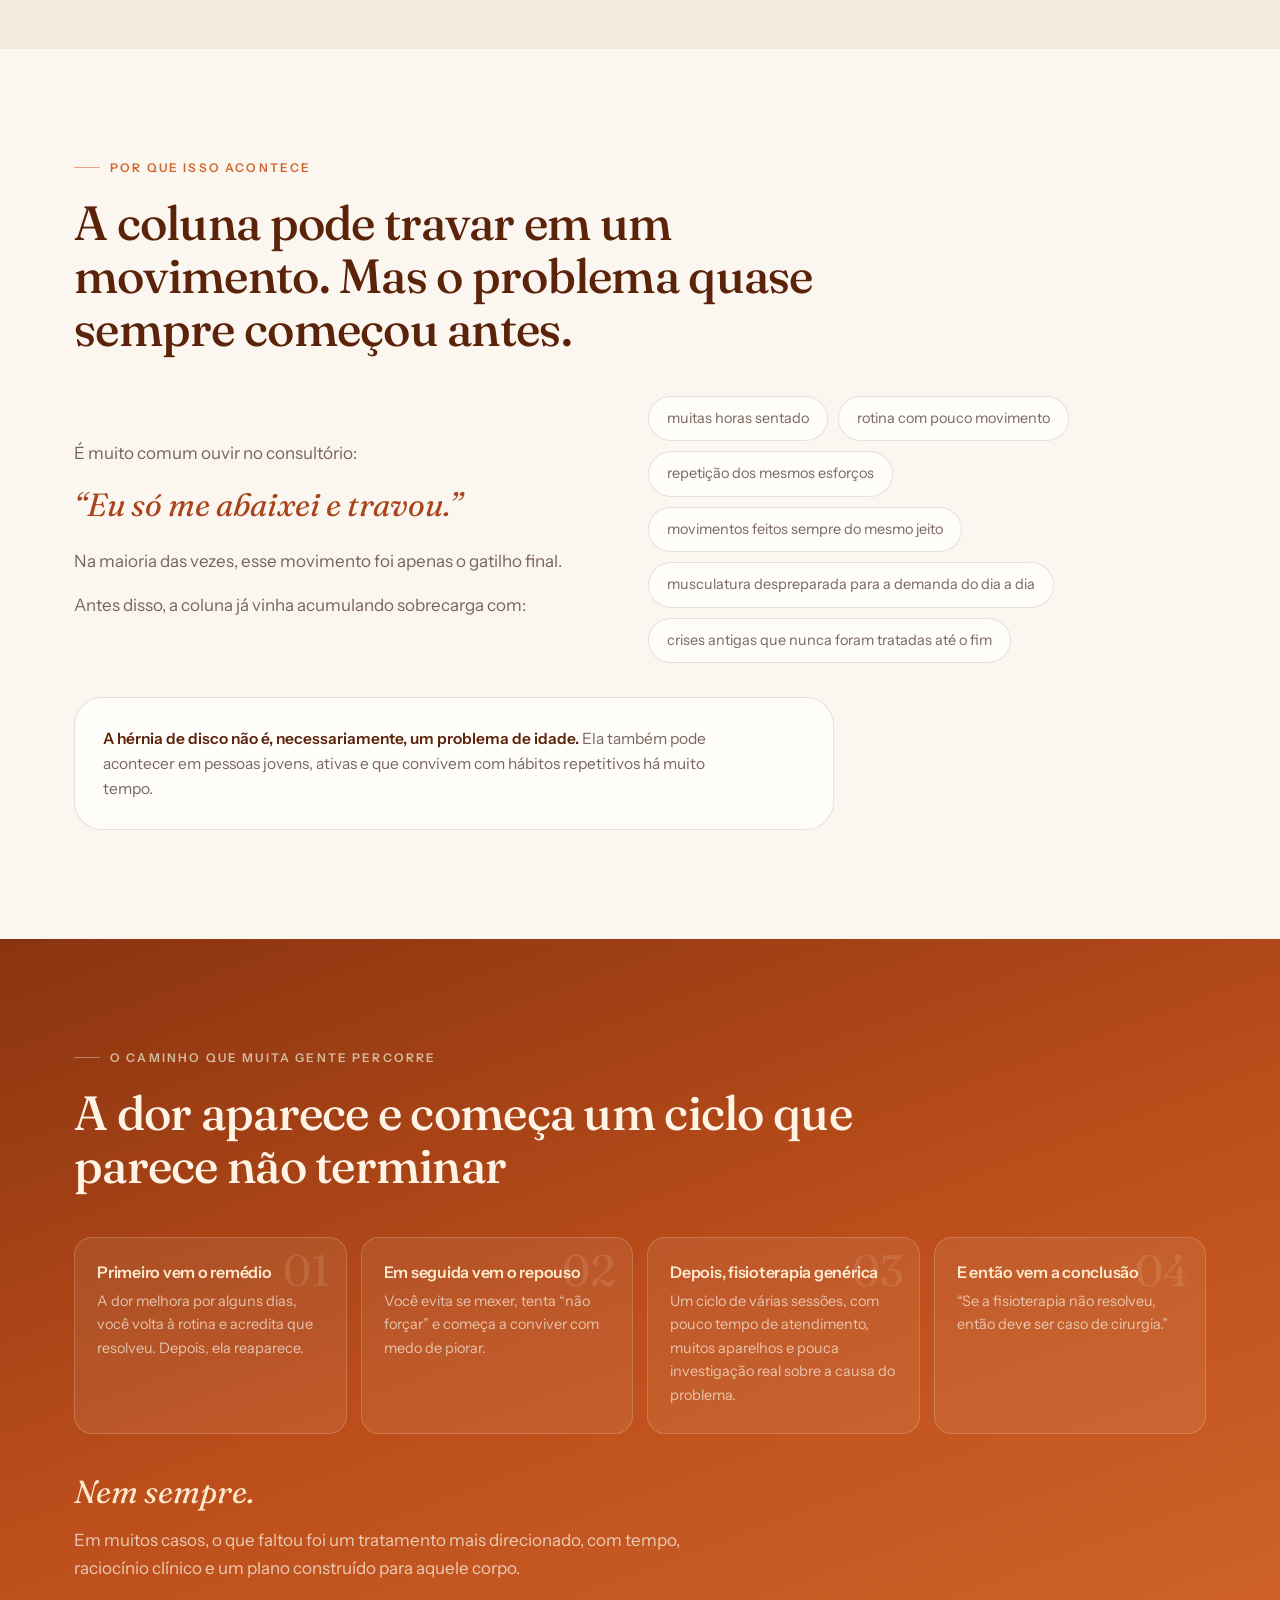
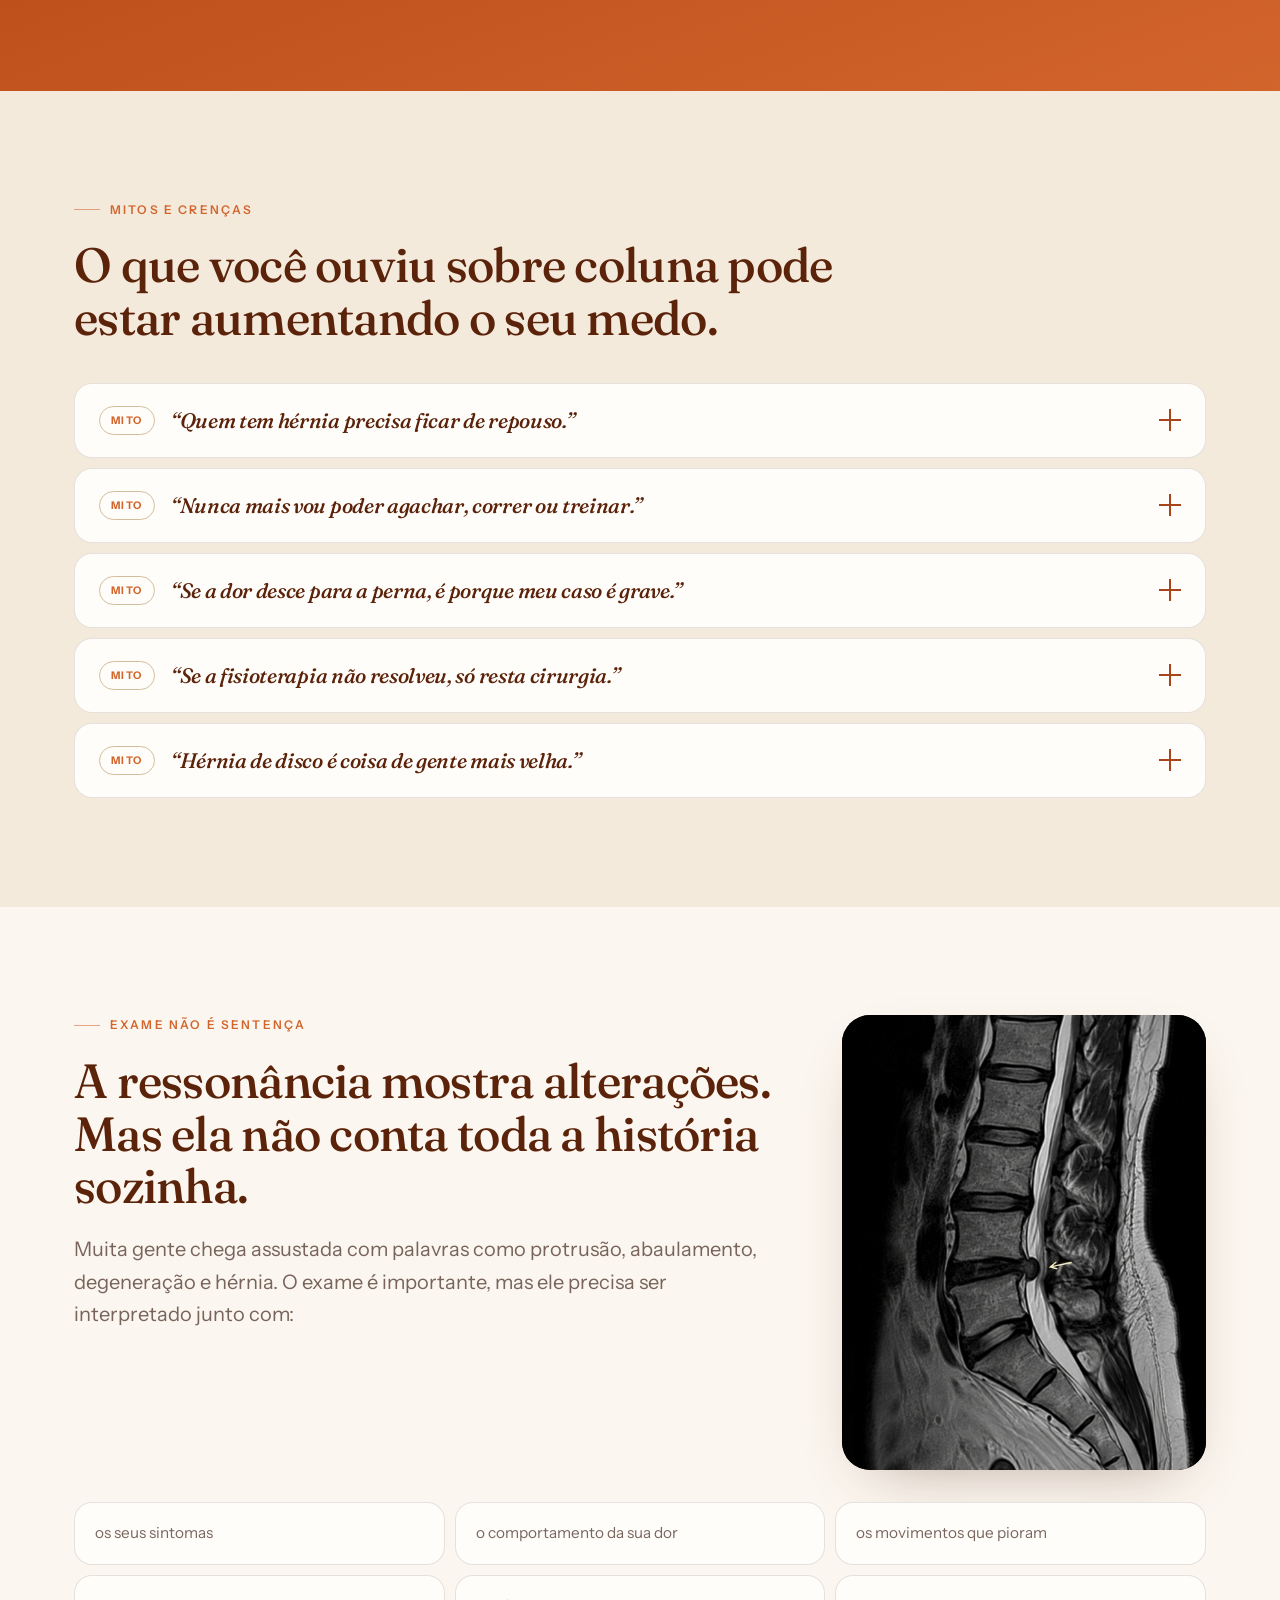
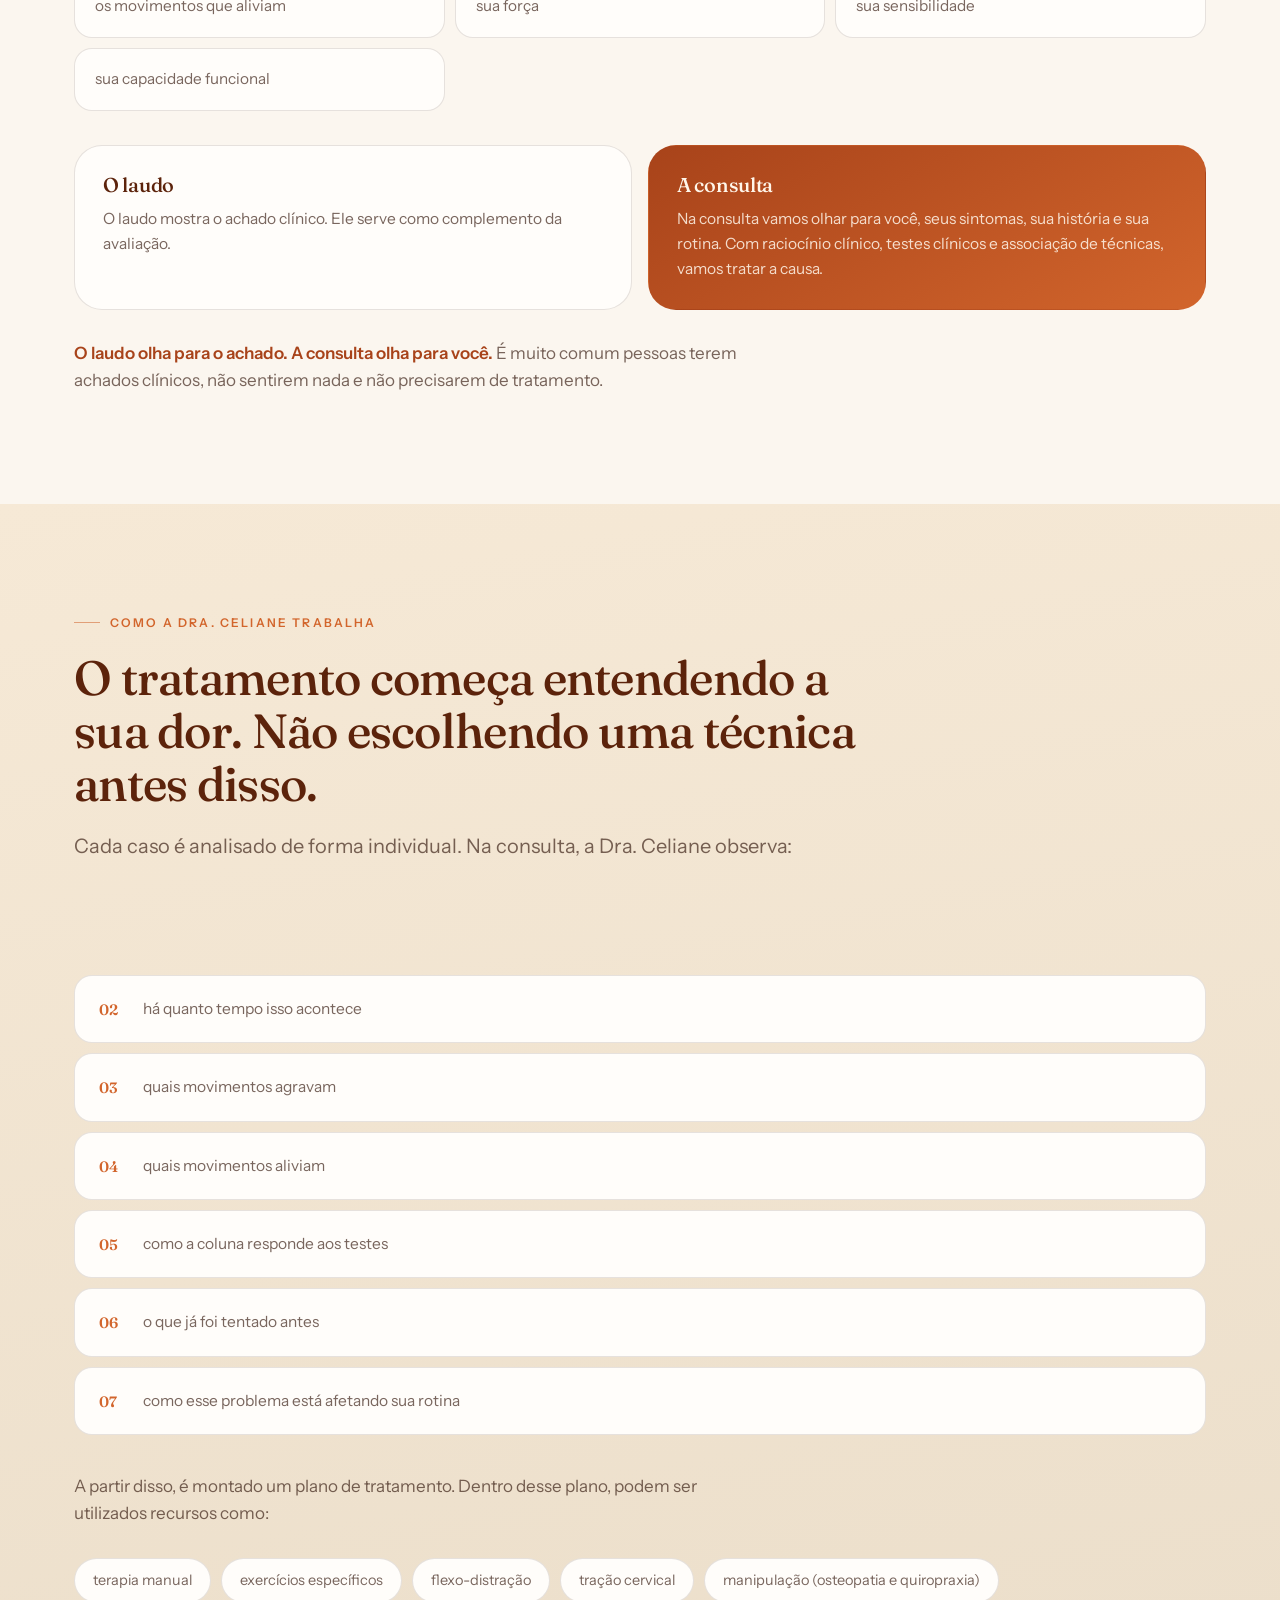
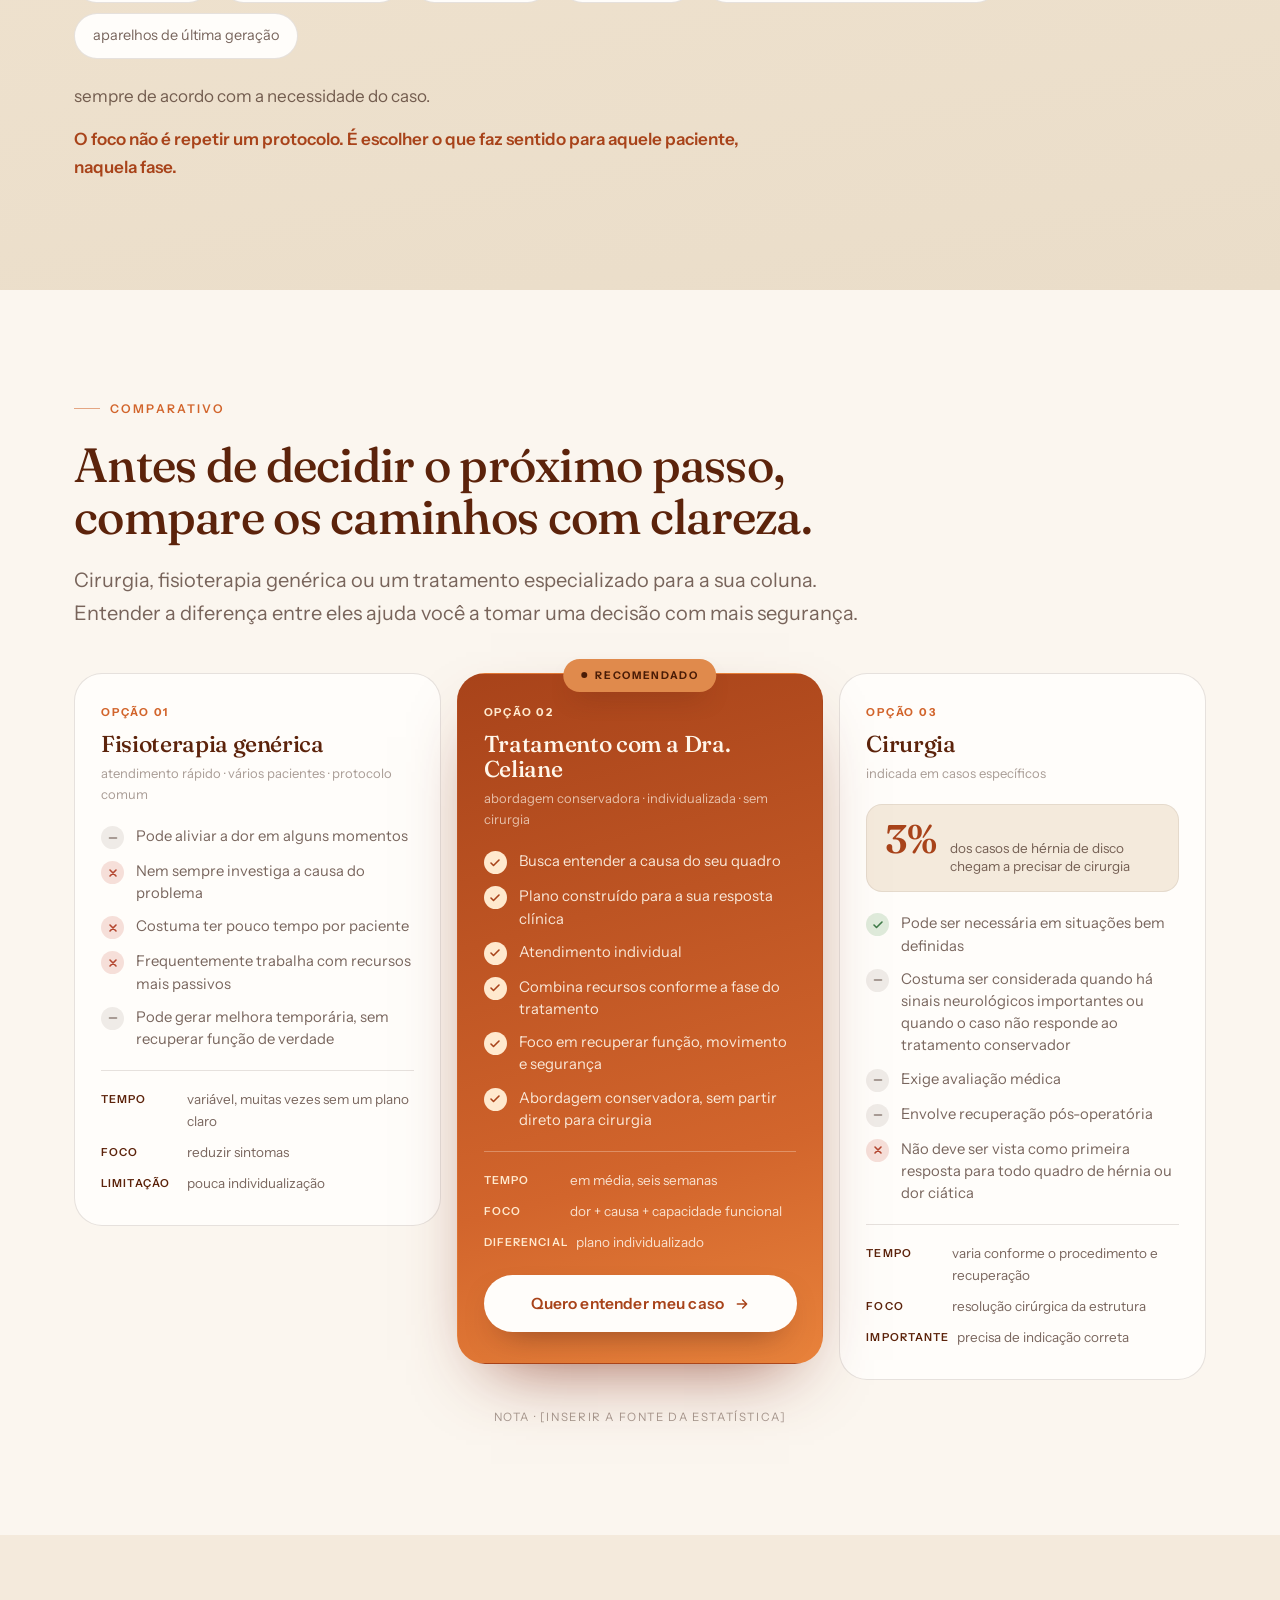
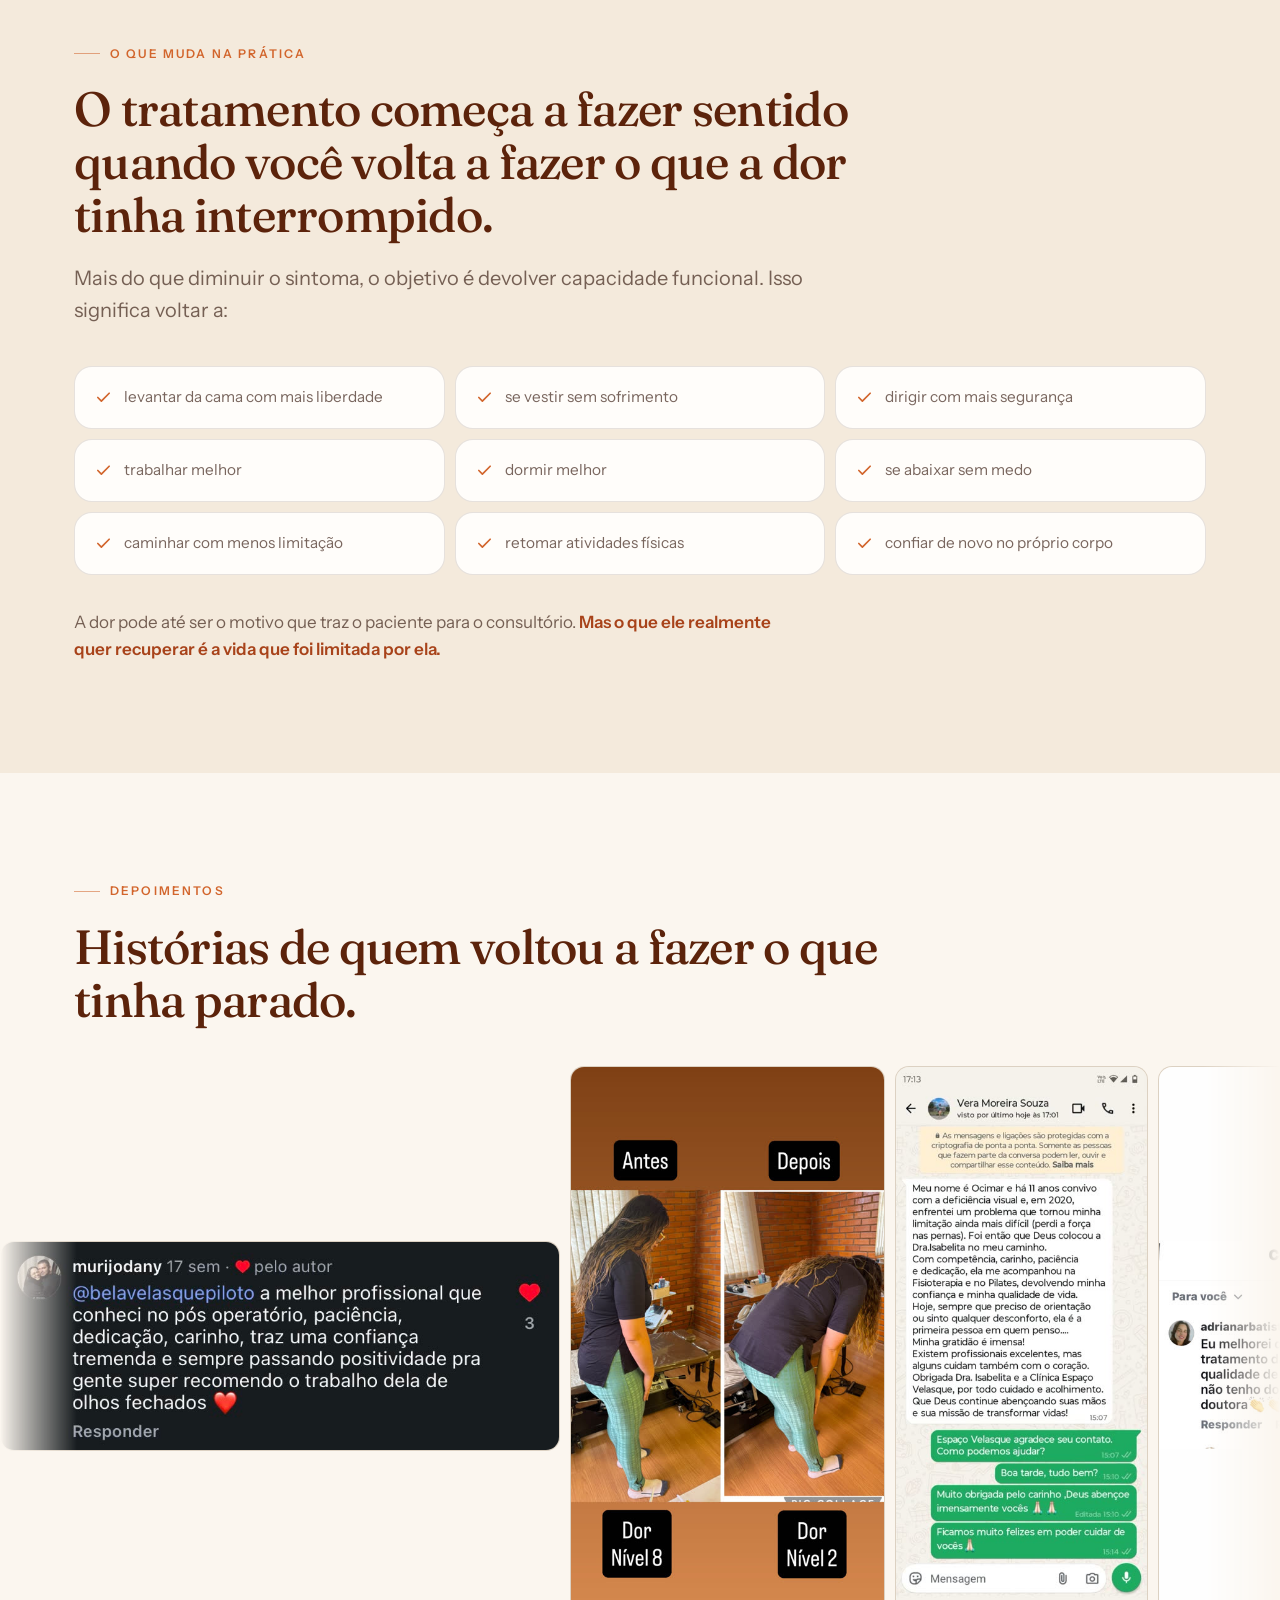
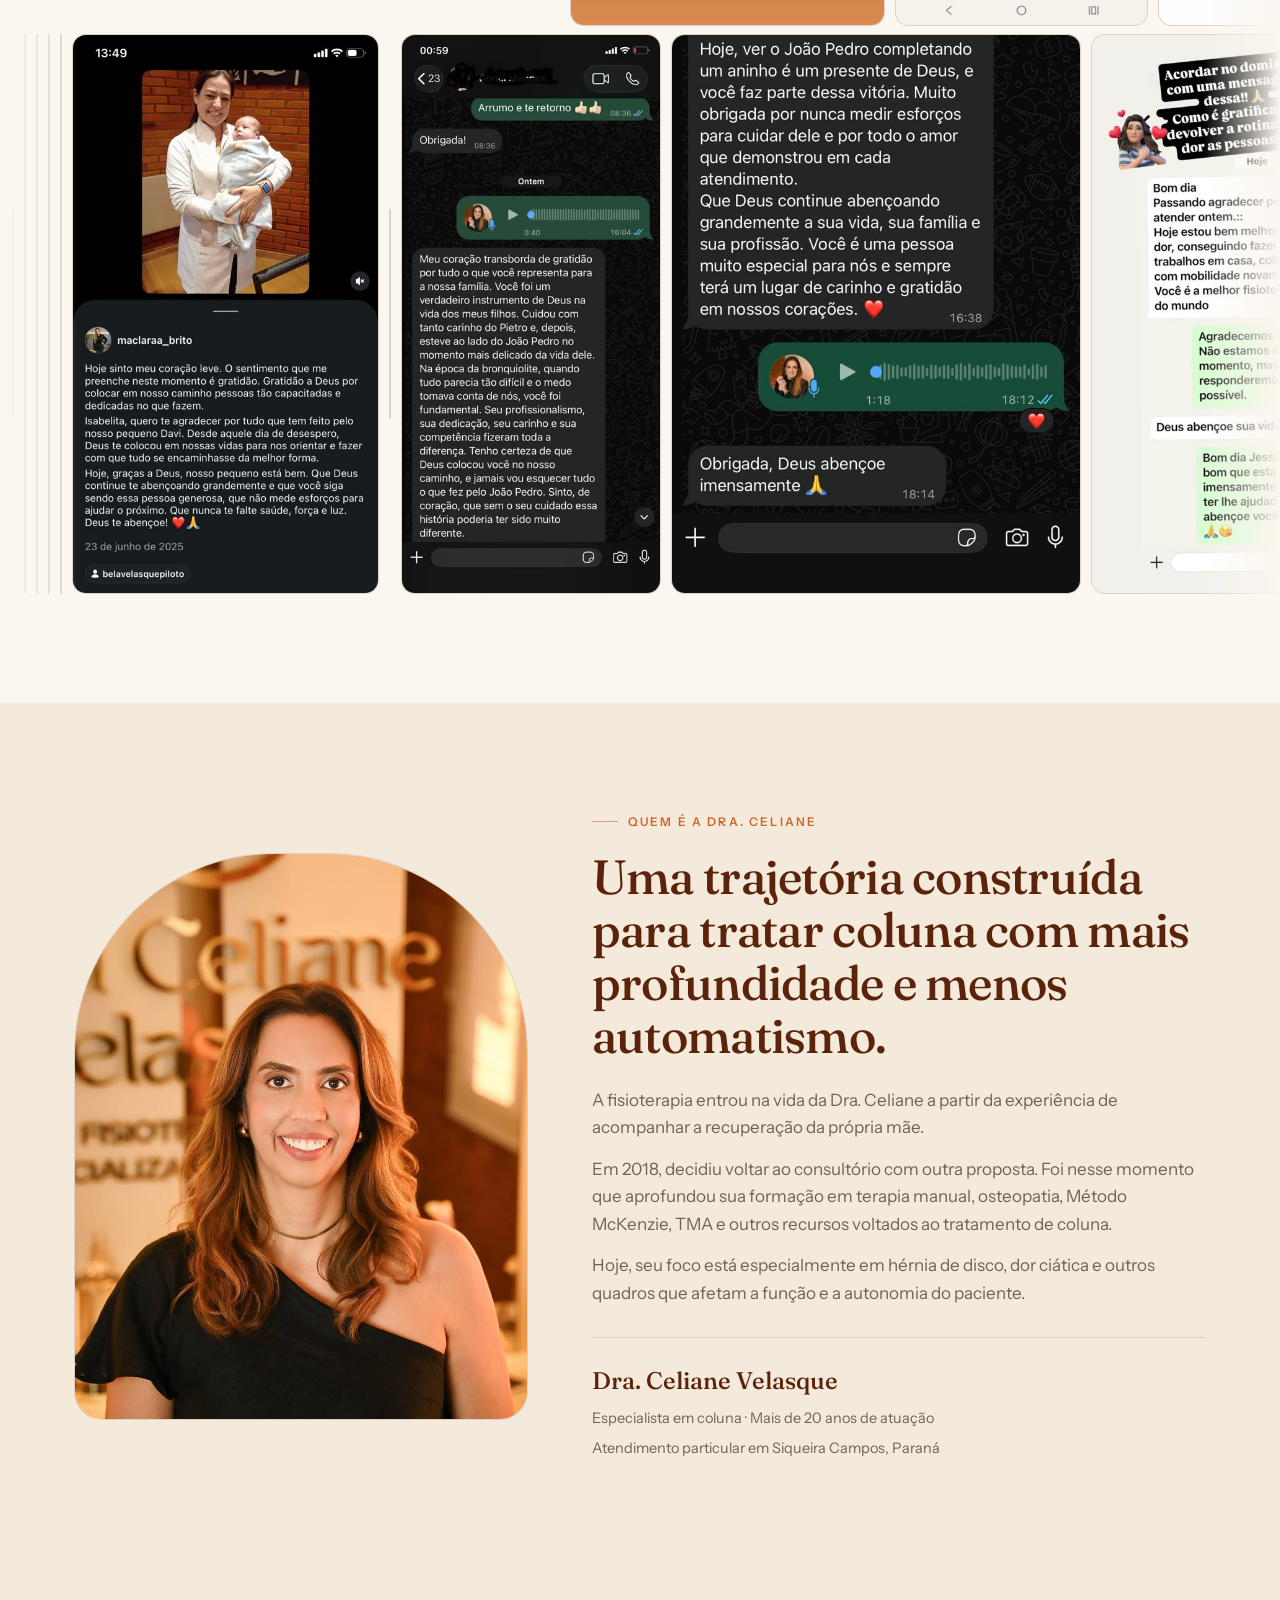
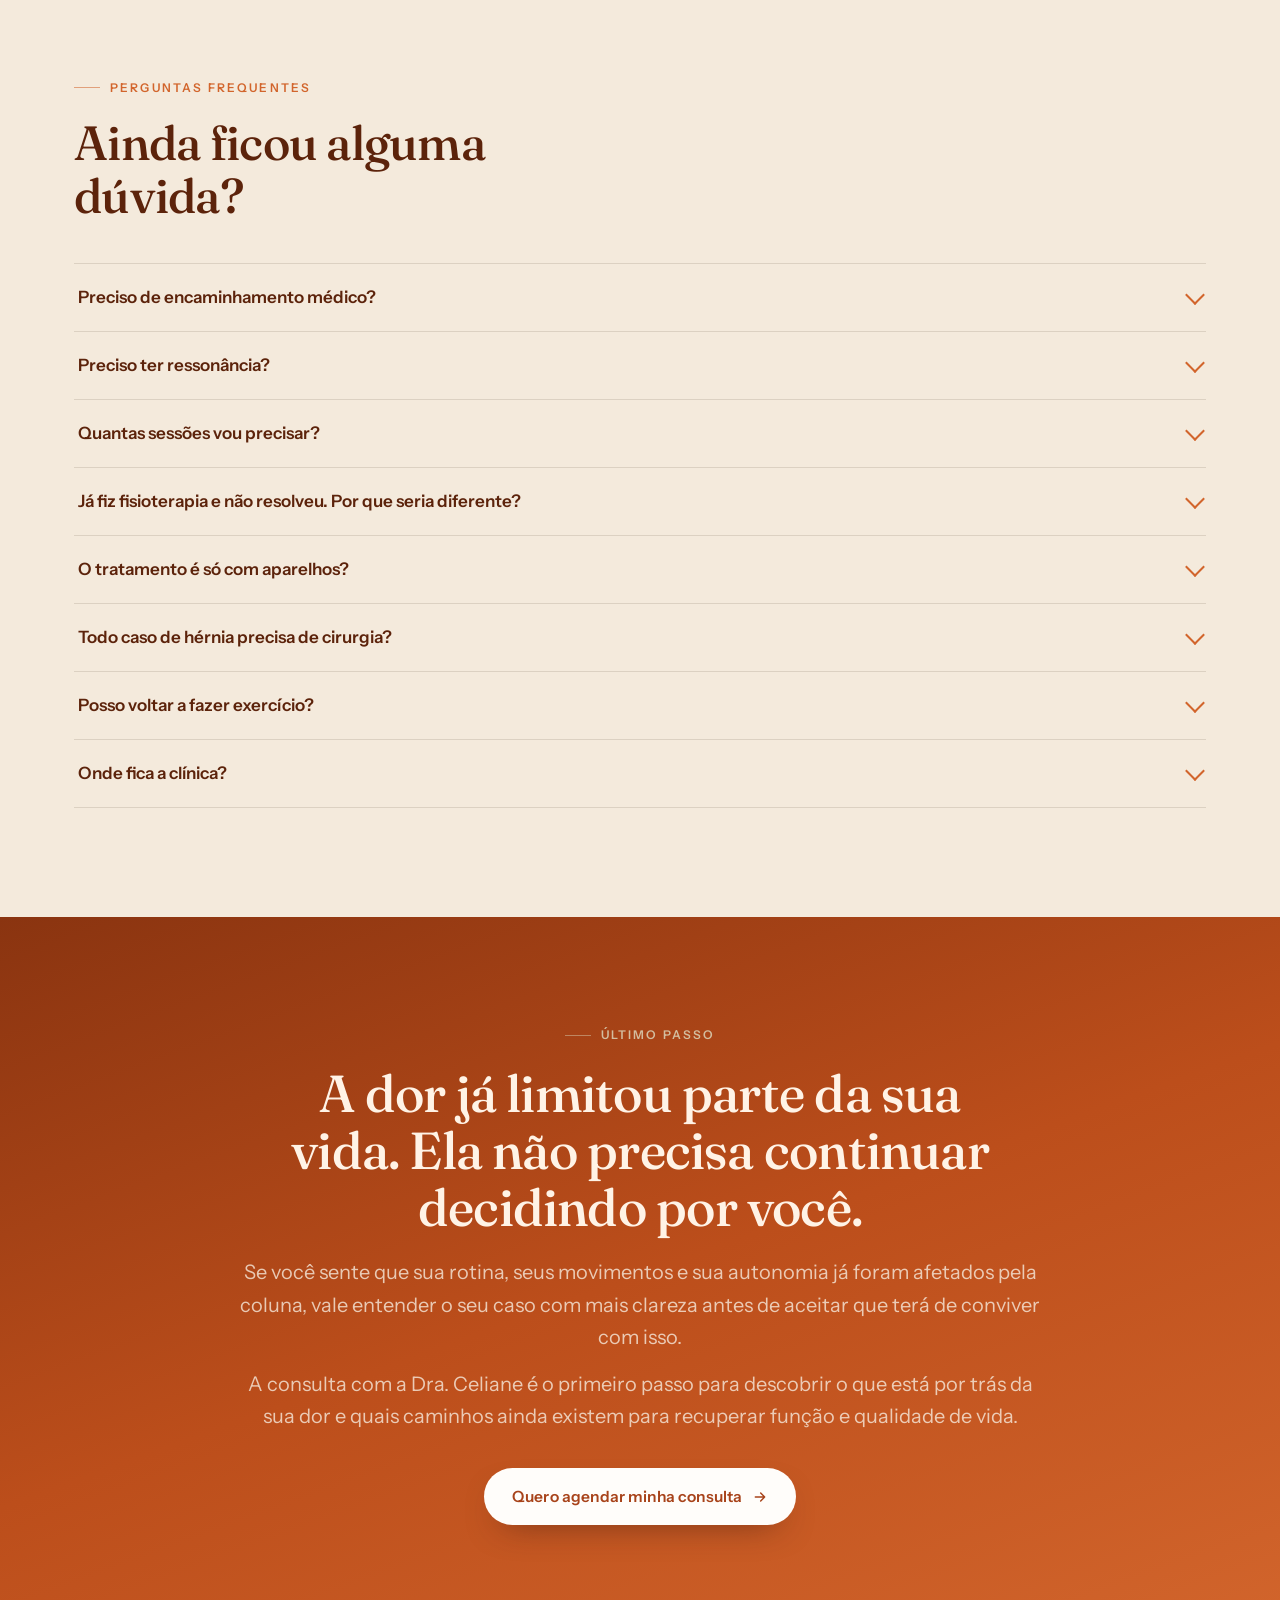
==== commit 48786c6b: "Adiciona imagem de ressonancia em dra-celiane" ====
--- a/dra-celiane.html
+++ b/dra-celiane.html
@@ -307,10 +307,15 @@
 <!-- ======================= 09 · EXAME NÃO É SENTENÇA ======================= -->
 <section class="sec">
   <div class="wrap">
-    <div class="rv">
-      <div class="eyebrow">Exame não é sentença</div>
-      <h2 class="h-sec h-sec--larga">A ressonância mostra alterações. Mas ela não conta toda a história sozinha.</h2>
-      <p class="lead">Muita gente chega assustada com palavras como protrusão, abaulamento, degeneração e hérnia. O exame é importante, mas ele precisa ser interpretado junto com:</p>
+    <div class="ressonancia-topo">
+      <div class="rv">
+        <div class="eyebrow">Exame não é sentença</div>
+        <h2 class="h-sec h-sec--larga">A ressonância mostra alterações. Mas ela não conta toda a história sozinha.</h2>
+        <p class="lead">Muita gente chega assustada com palavras como protrusão, abaulamento, degeneração e hérnia. O exame é importante, mas ele precisa ser interpretado junto com:</p>
+      </div>
+      <figure class="ressonancia-foto rv rv-d1">
+        <img src="assets/images/ressonancia.png" alt="Imagem de ressonância magnética da coluna lombar" loading="lazy">
+      </figure>
     </div>
     <div class="pratica" style="margin-top:32px">
       <div class="rv">os seus sintomas</div>
--- a/assets/css/dra-celiane.css
+++ b/assets/css/dra-celiane.css
@@ -85,6 +85,21 @@
 .destaque{color:var(--tijolo);font-weight:600}
 .sec--escuro .destaque{color:var(--areia)}
 
+/* ---------- RESSONÂNCIA ---------- */
+.ressonancia-topo{
+  display:grid;grid-template-columns:minmax(0,1.45fr) minmax(280px,.75fr);
+  gap:clamp(32px,5vw,68px);align-items:stretch;
+}
+.ressonancia-foto{
+  margin:0;overflow:hidden;border-radius:var(--raio-g);background:#181614;
+  box-shadow:var(--sombra);min-height:340px;
+}
+.ressonancia-foto img{width:100%;height:100%;object-fit:cover;object-position:center}
+@media(max-width:900px){
+  .ressonancia-topo{grid-template-columns:1fr;gap:30px}
+  .ressonancia-foto{min-height:0;aspect-ratio:1/1}
+}
+
 /* ---------- botões ---------- */
 .btn{
   display:inline-flex;align-items:center;gap:10px;padding:16px 28px;border-radius:999px;
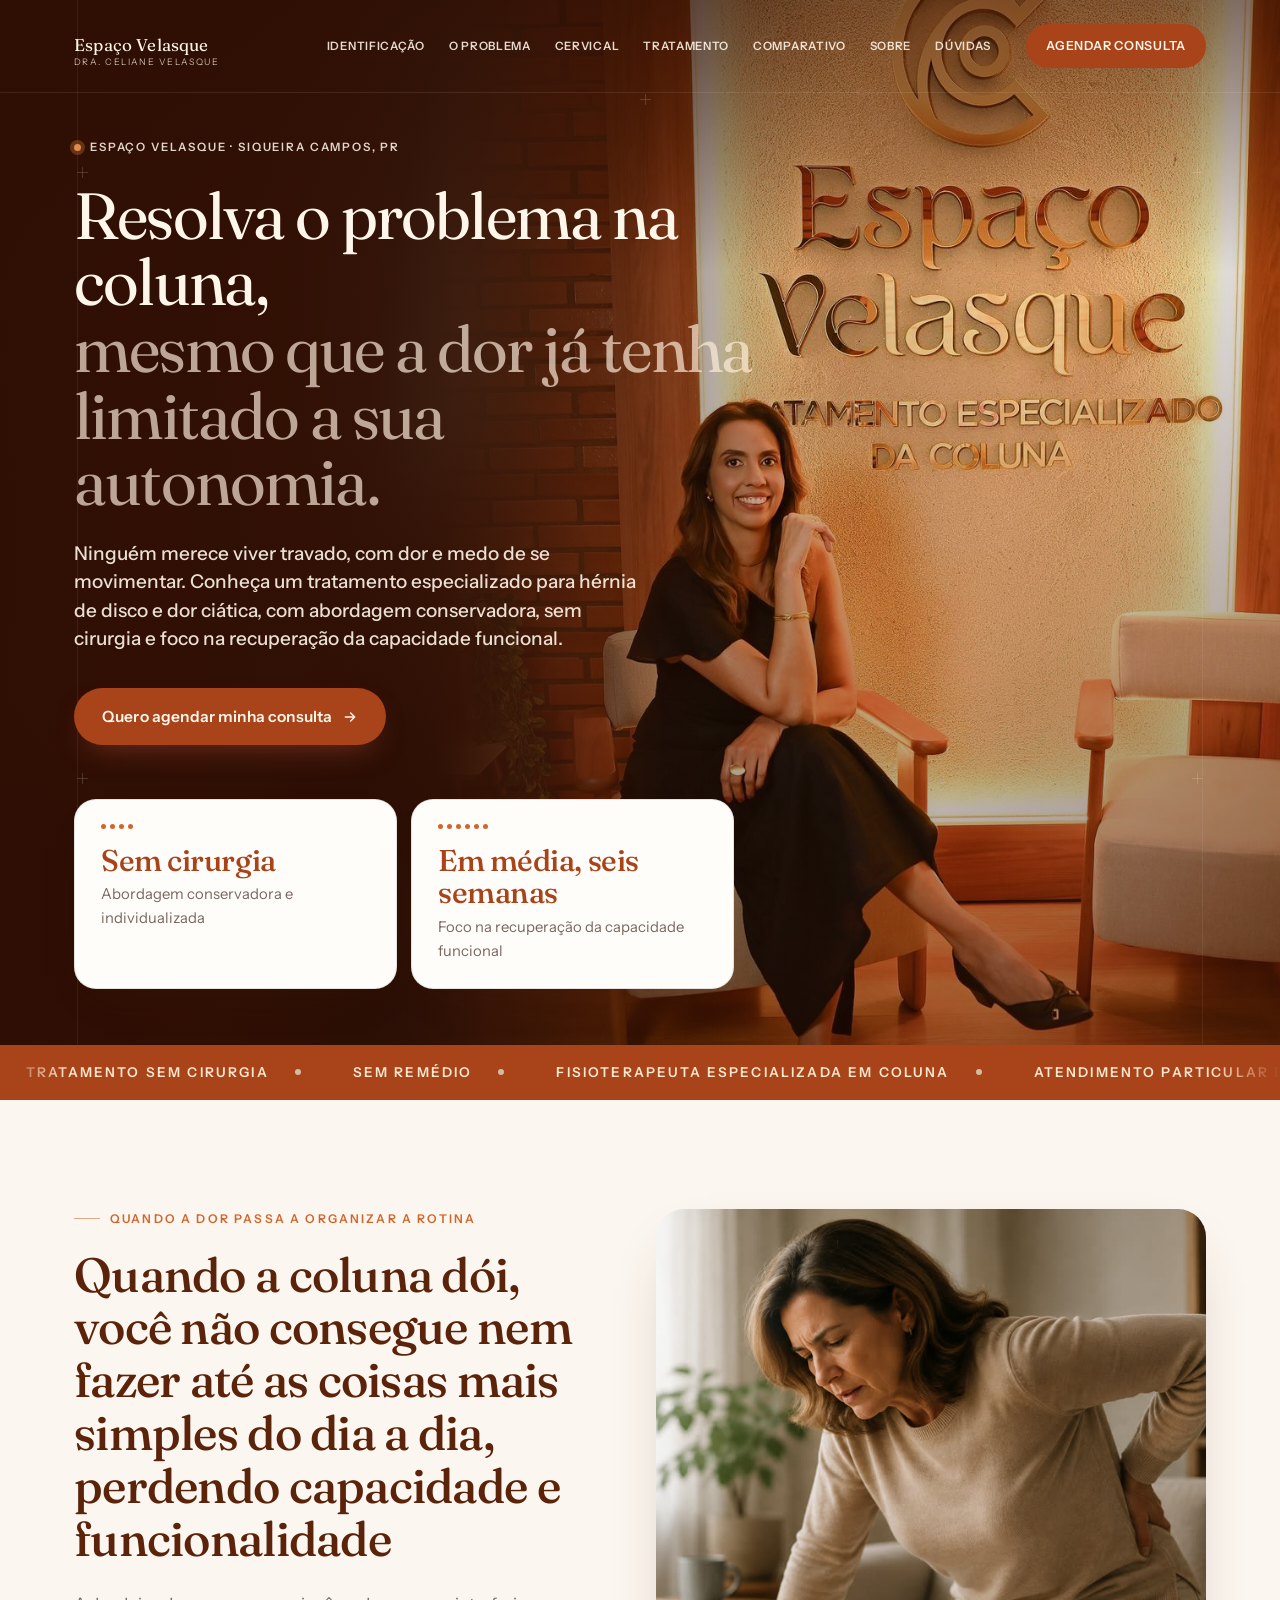
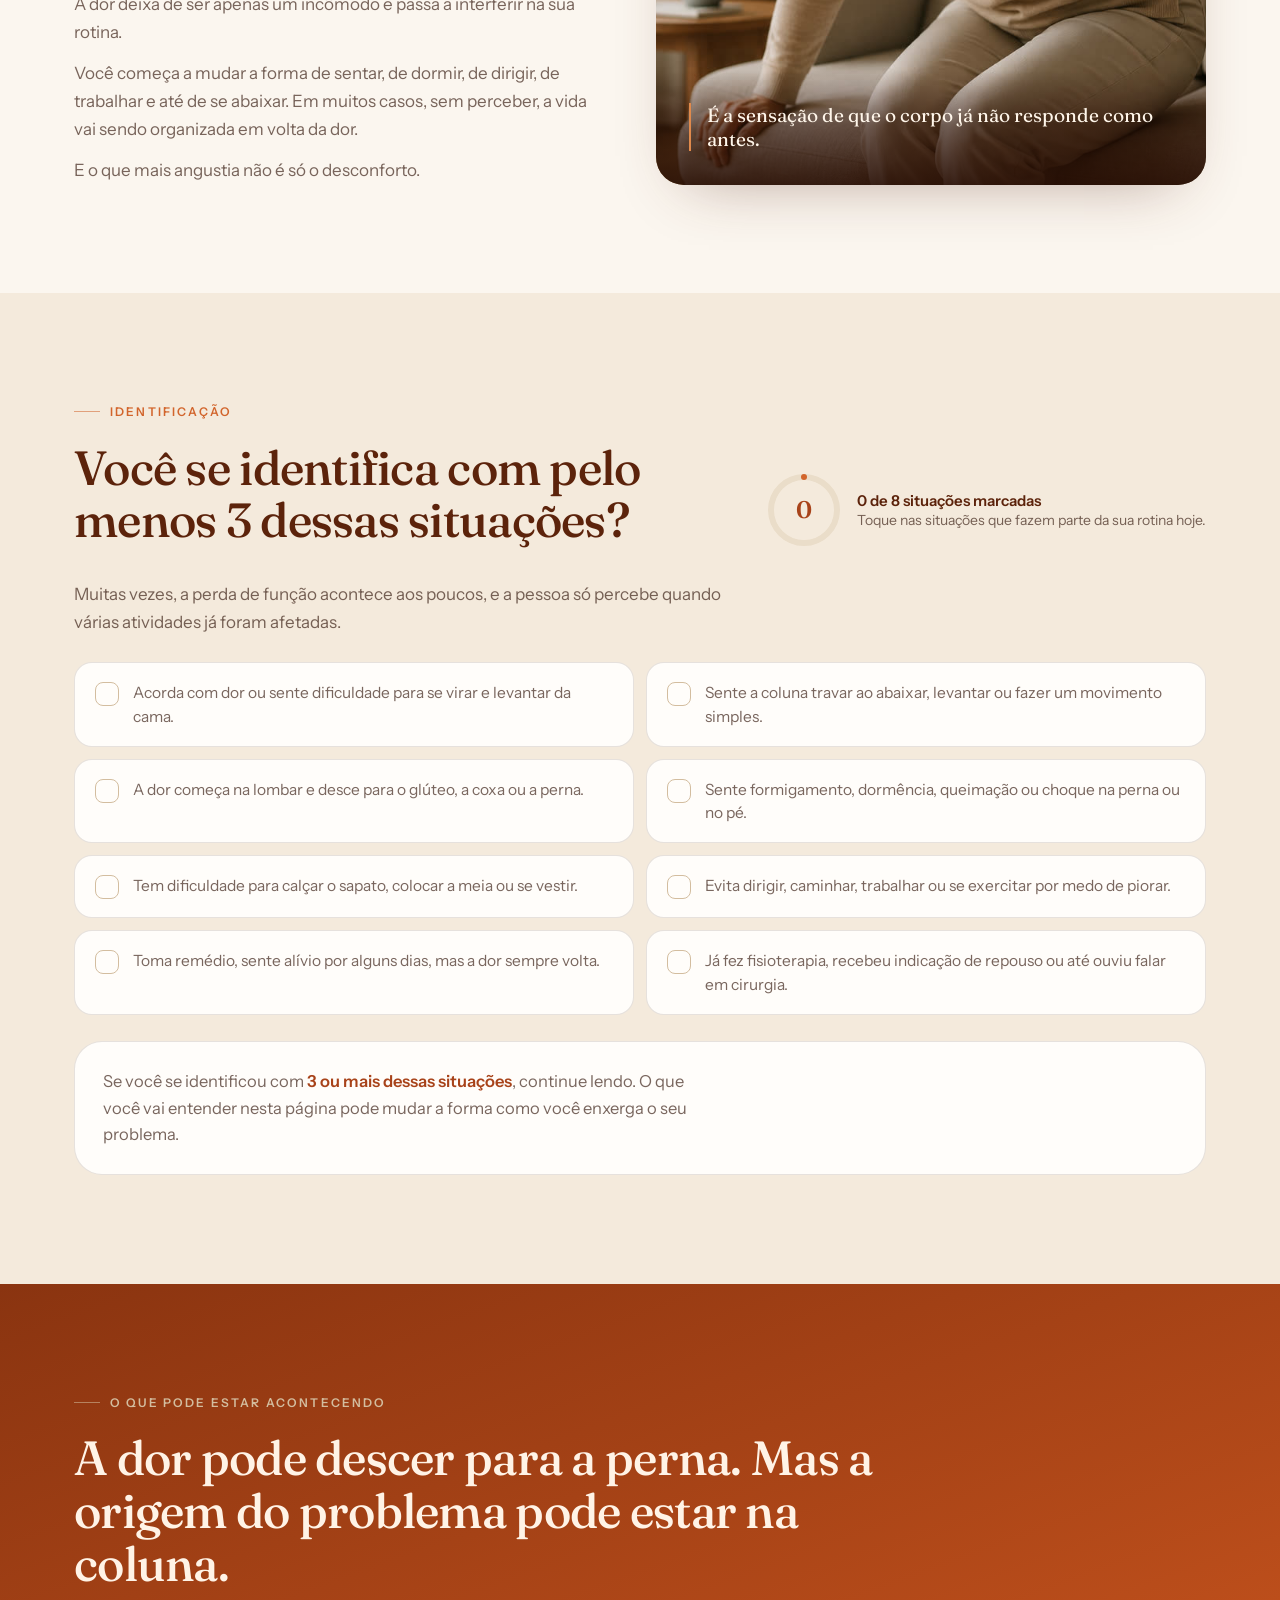
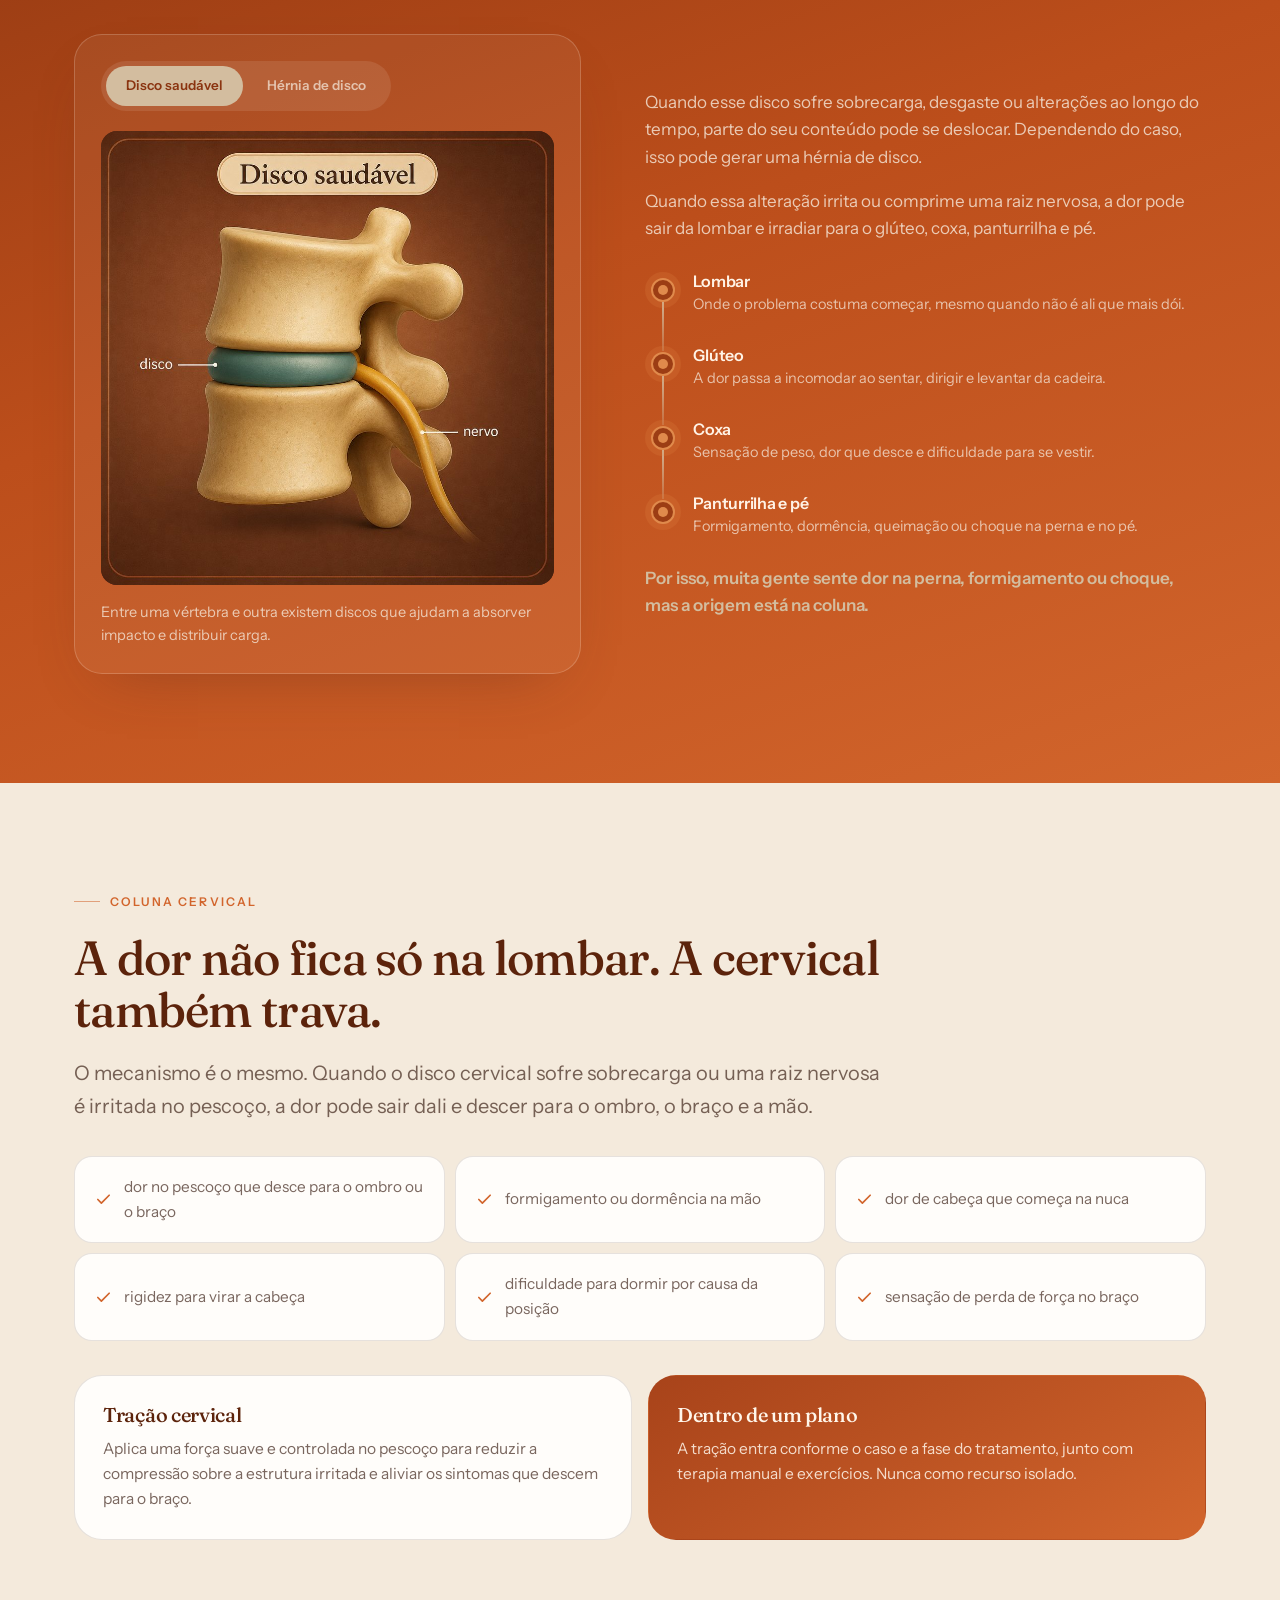
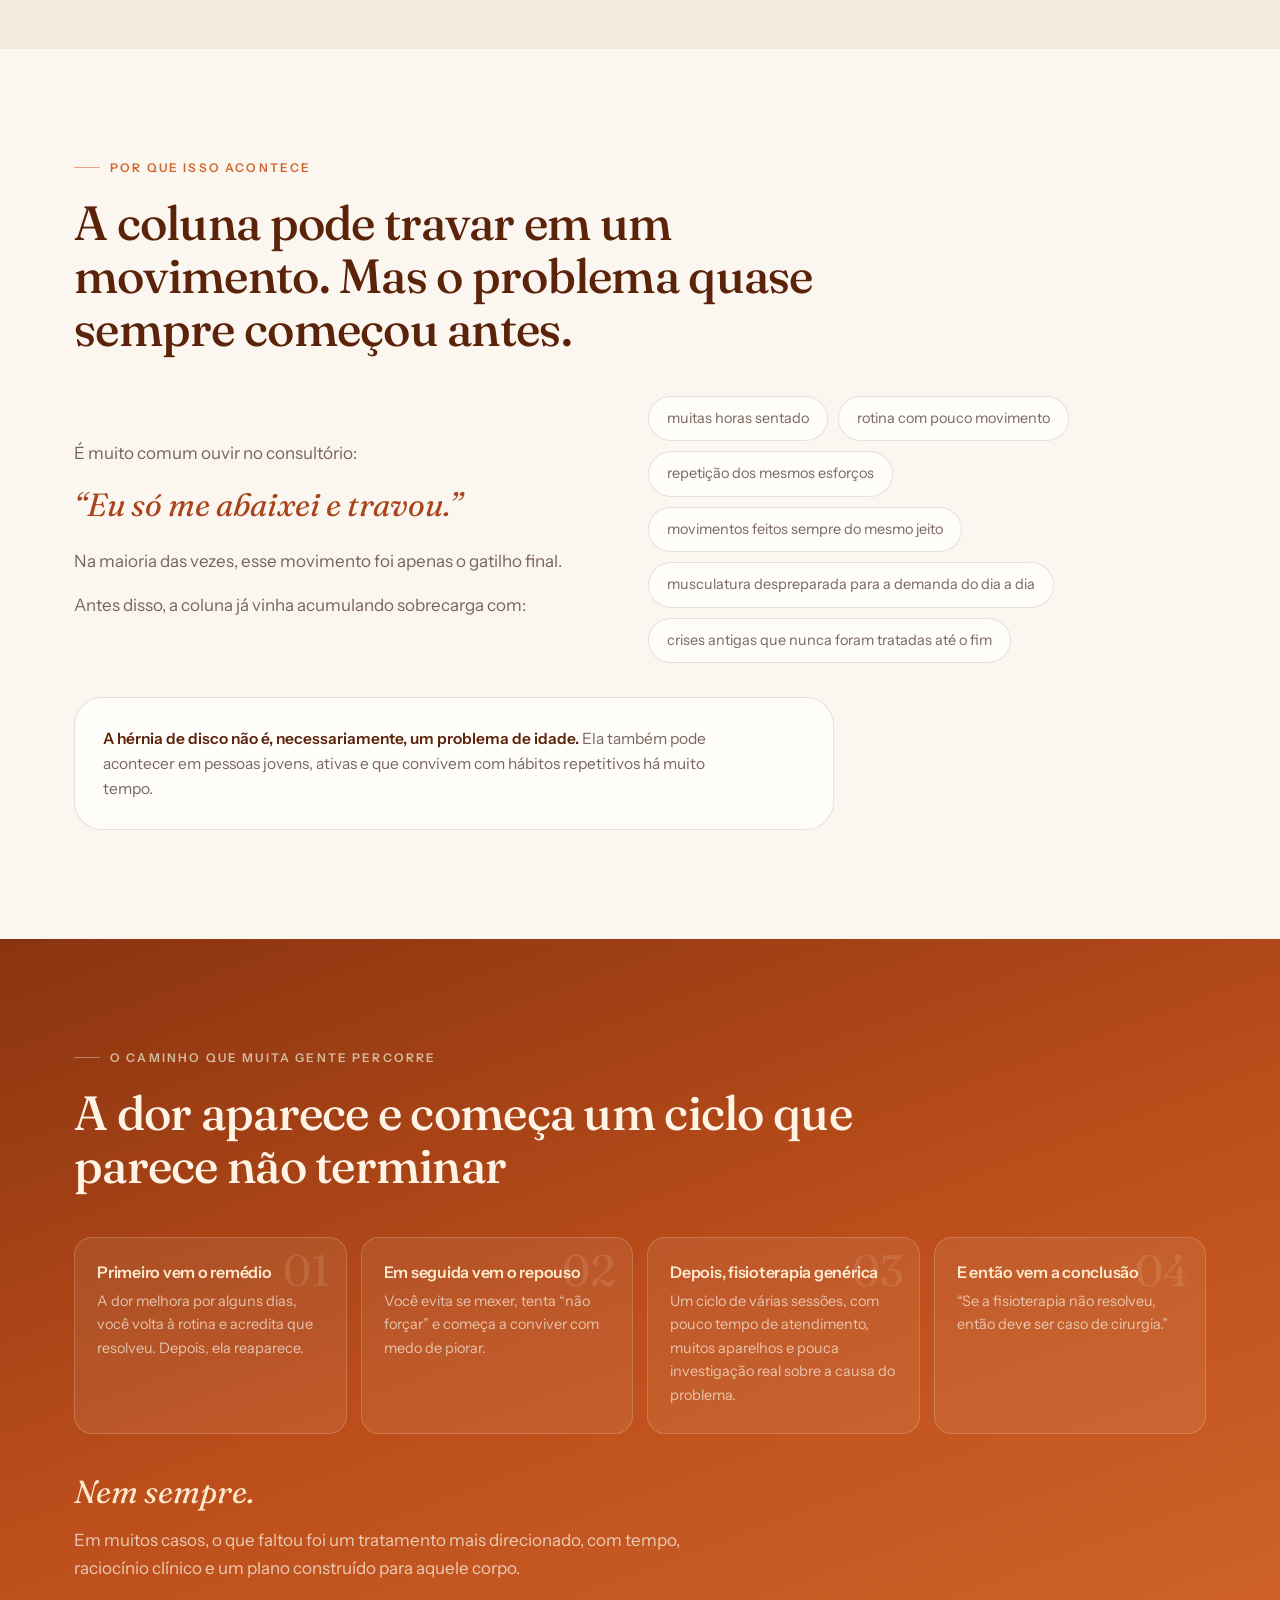
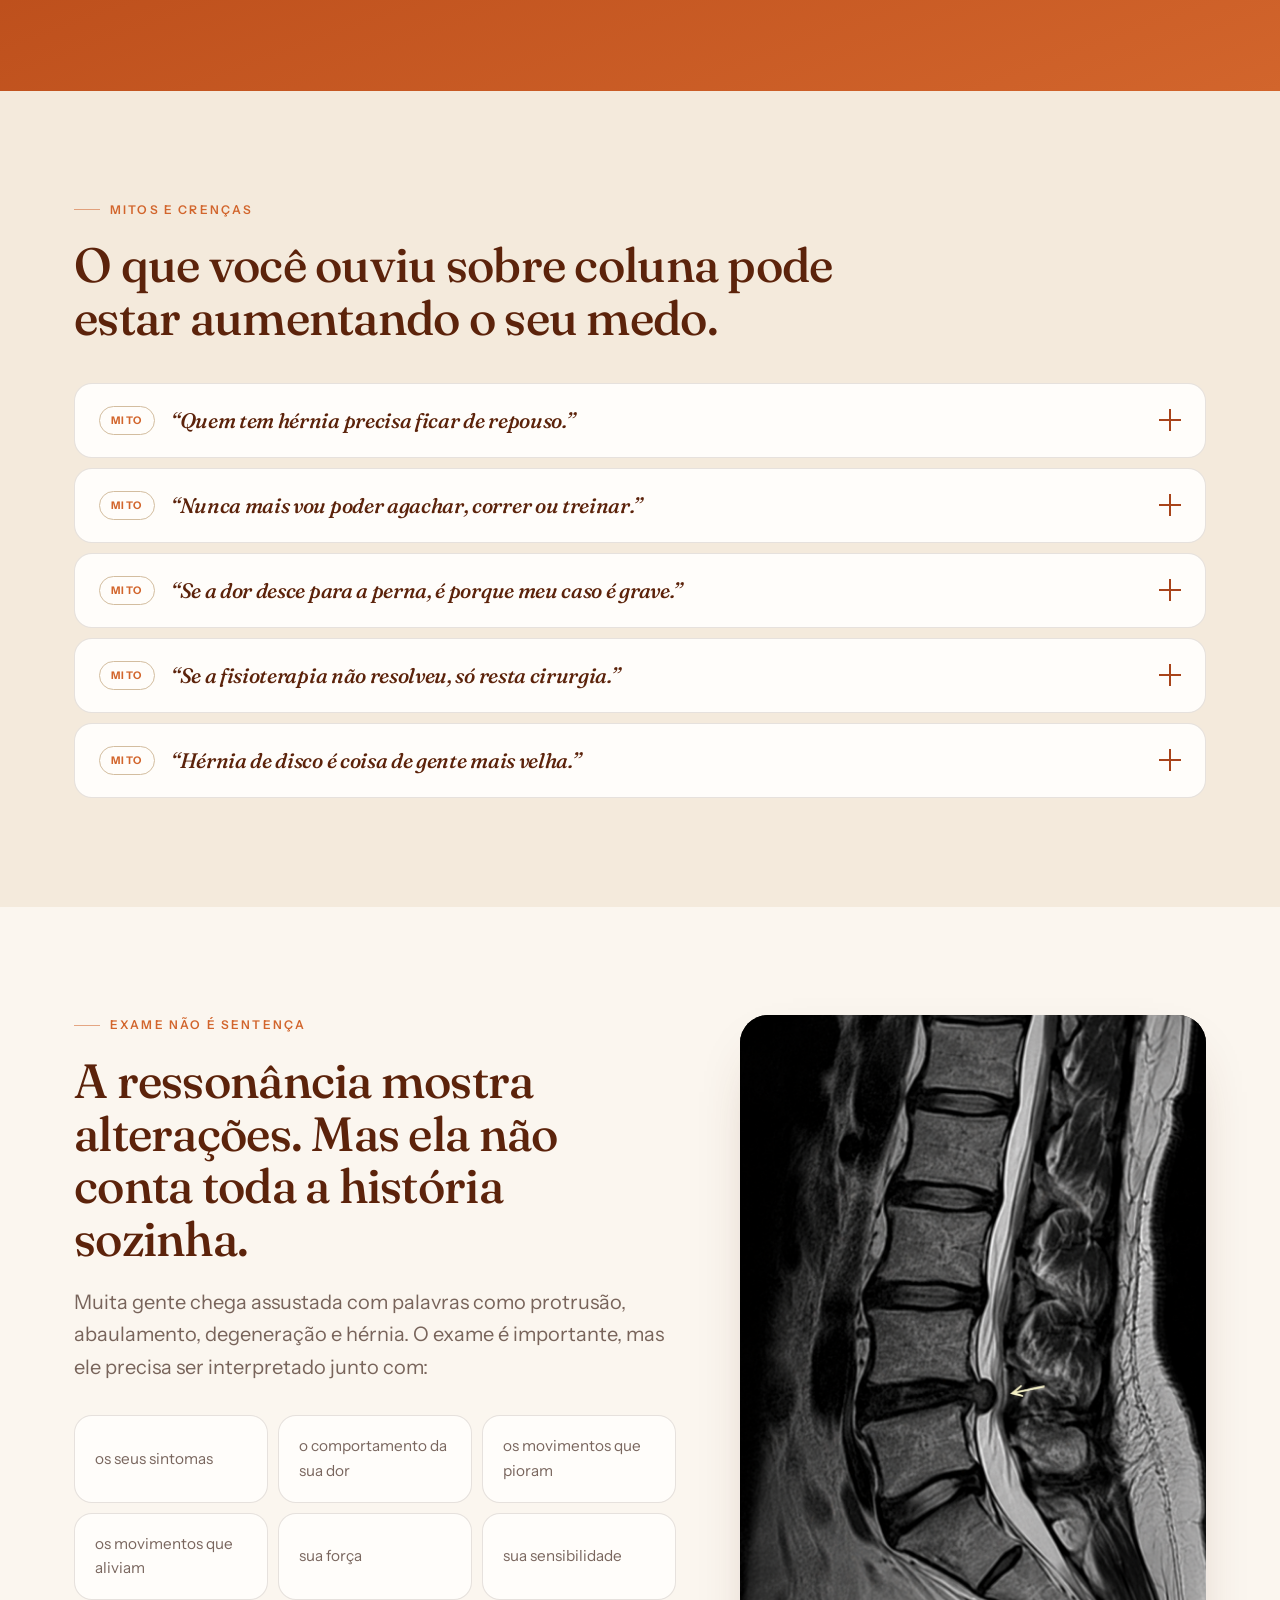
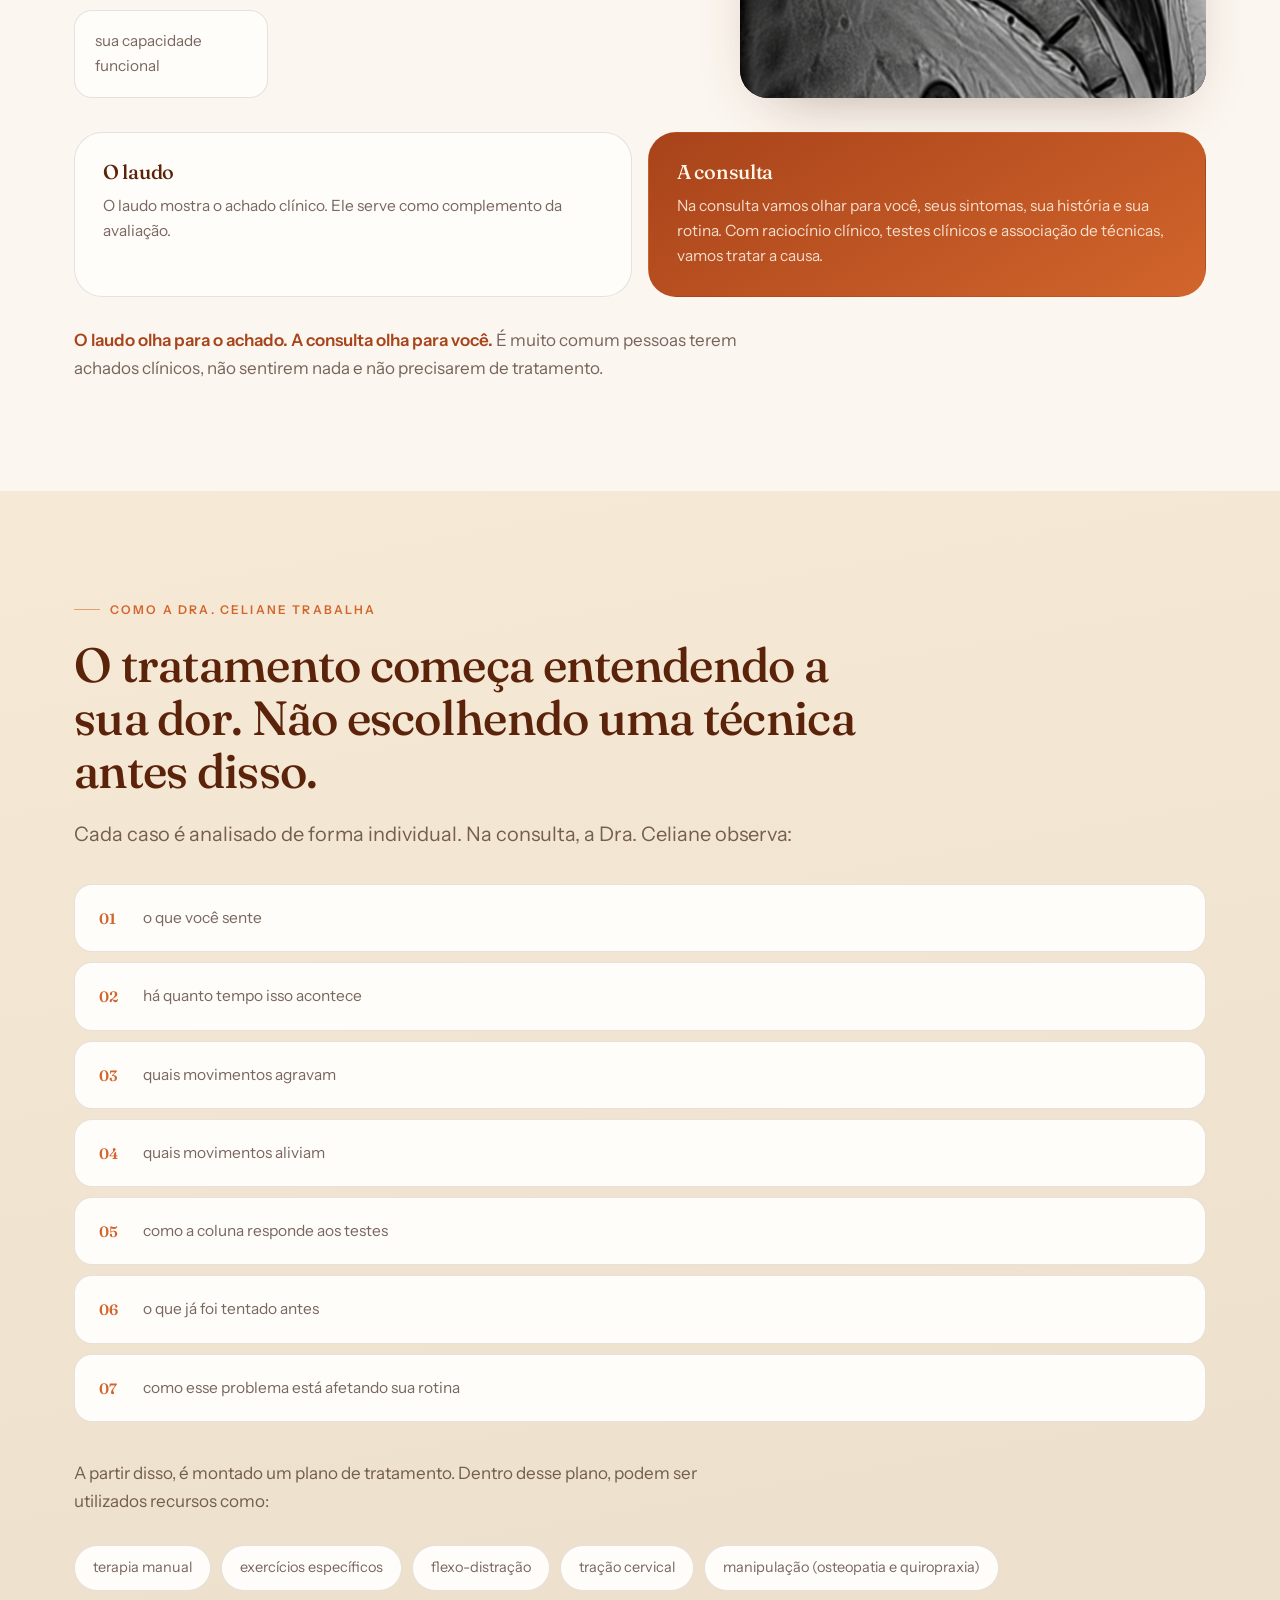
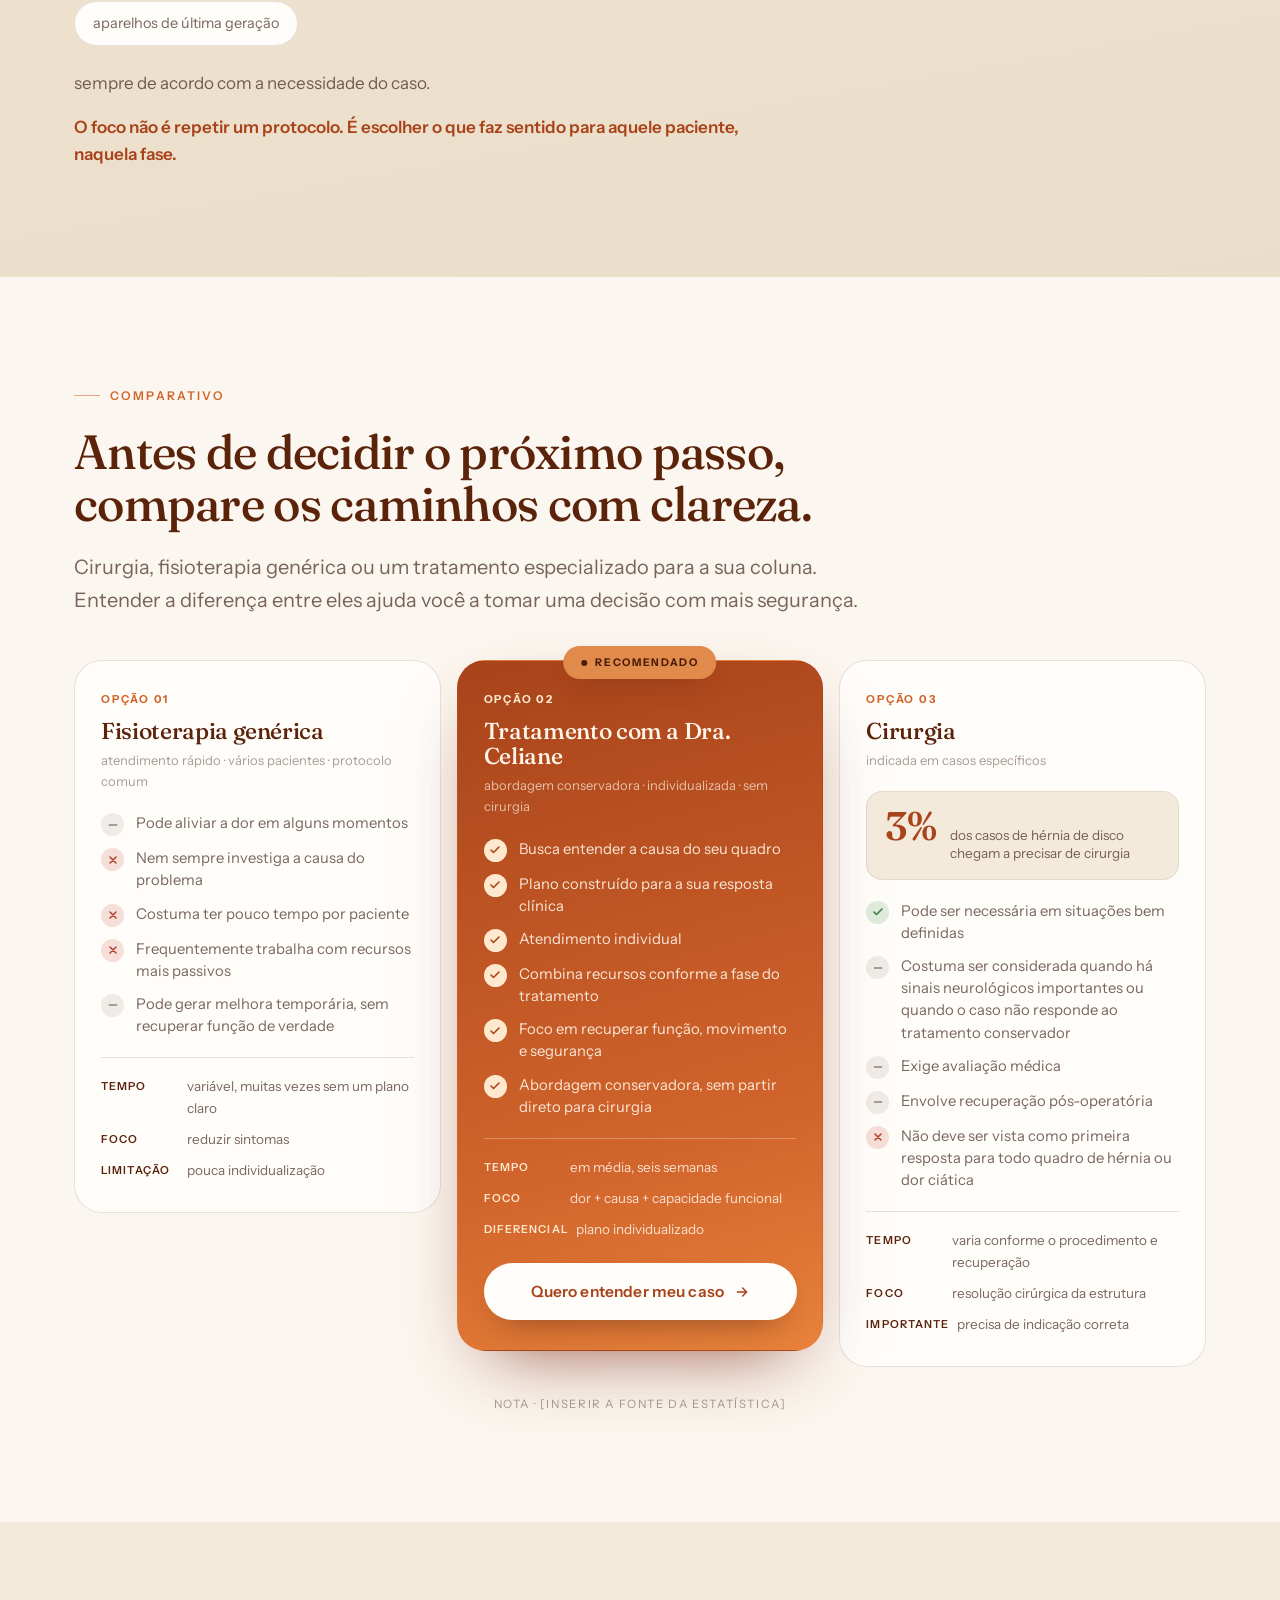
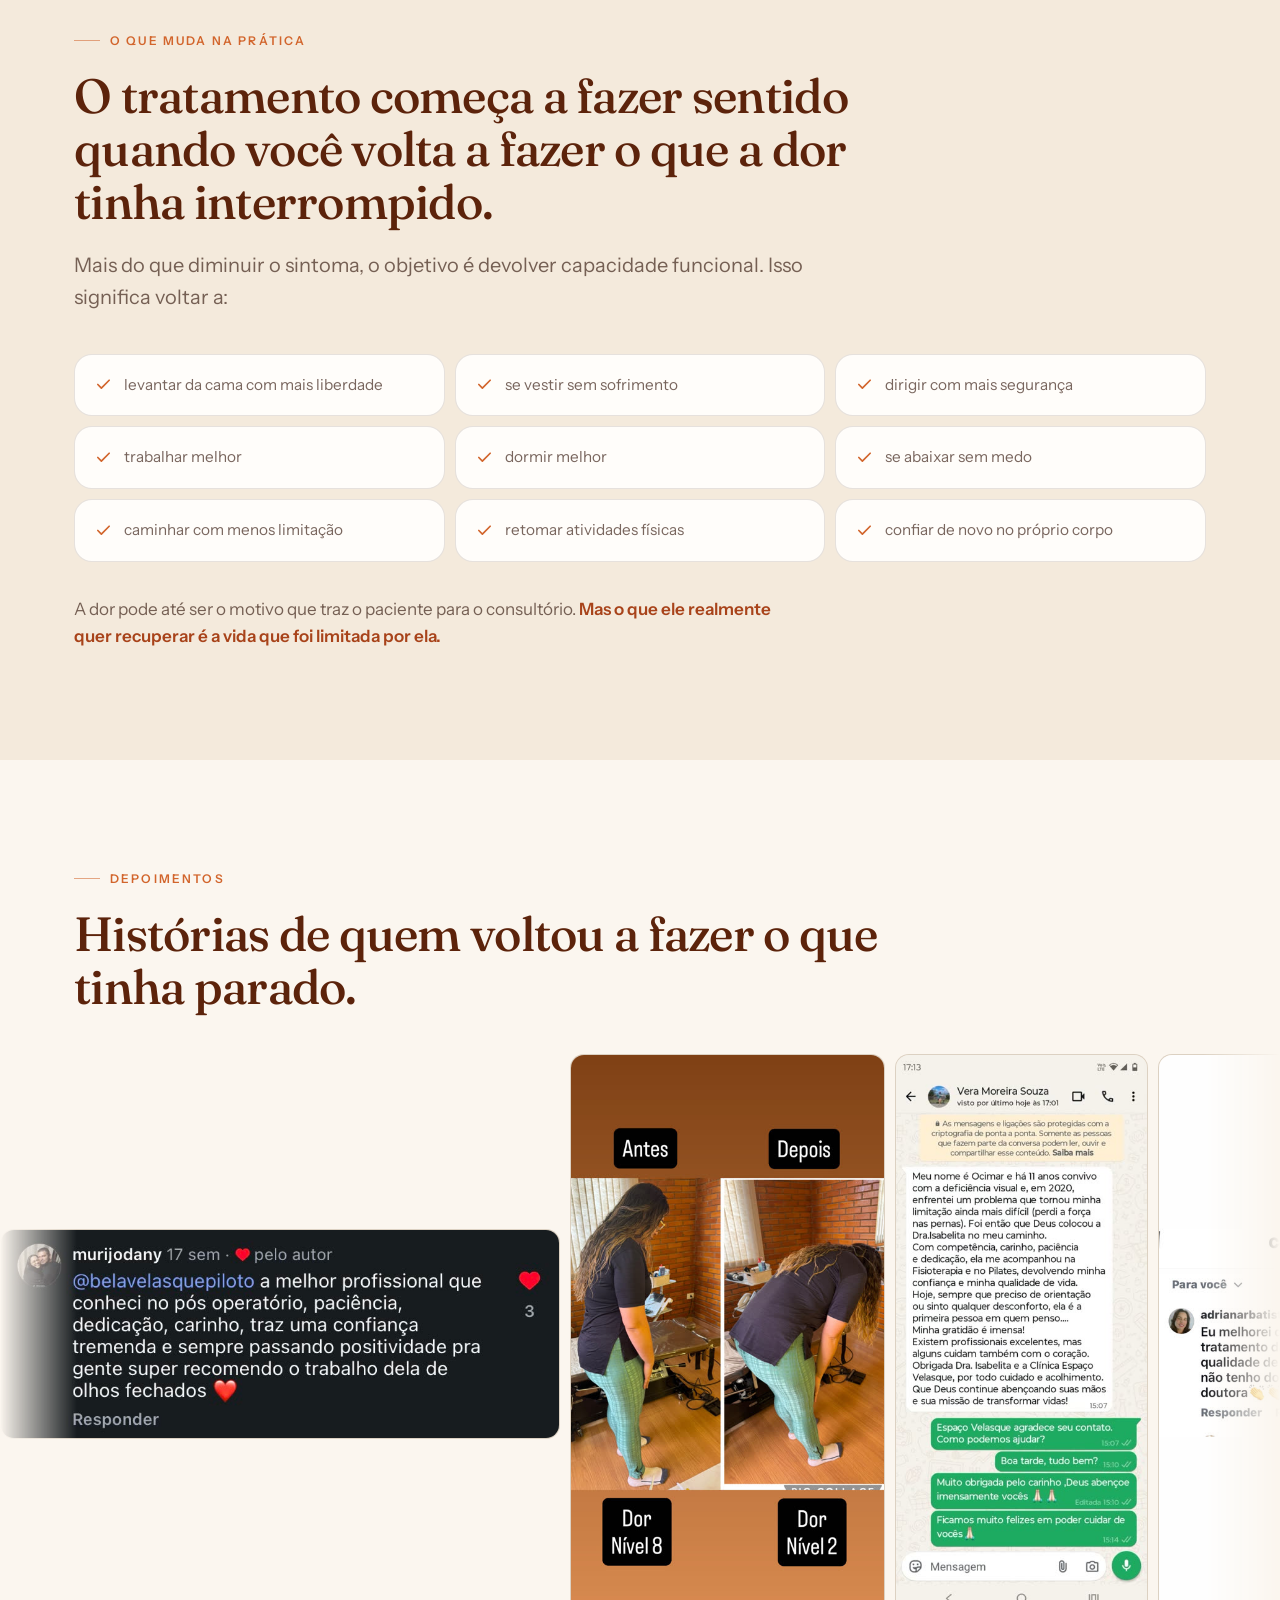
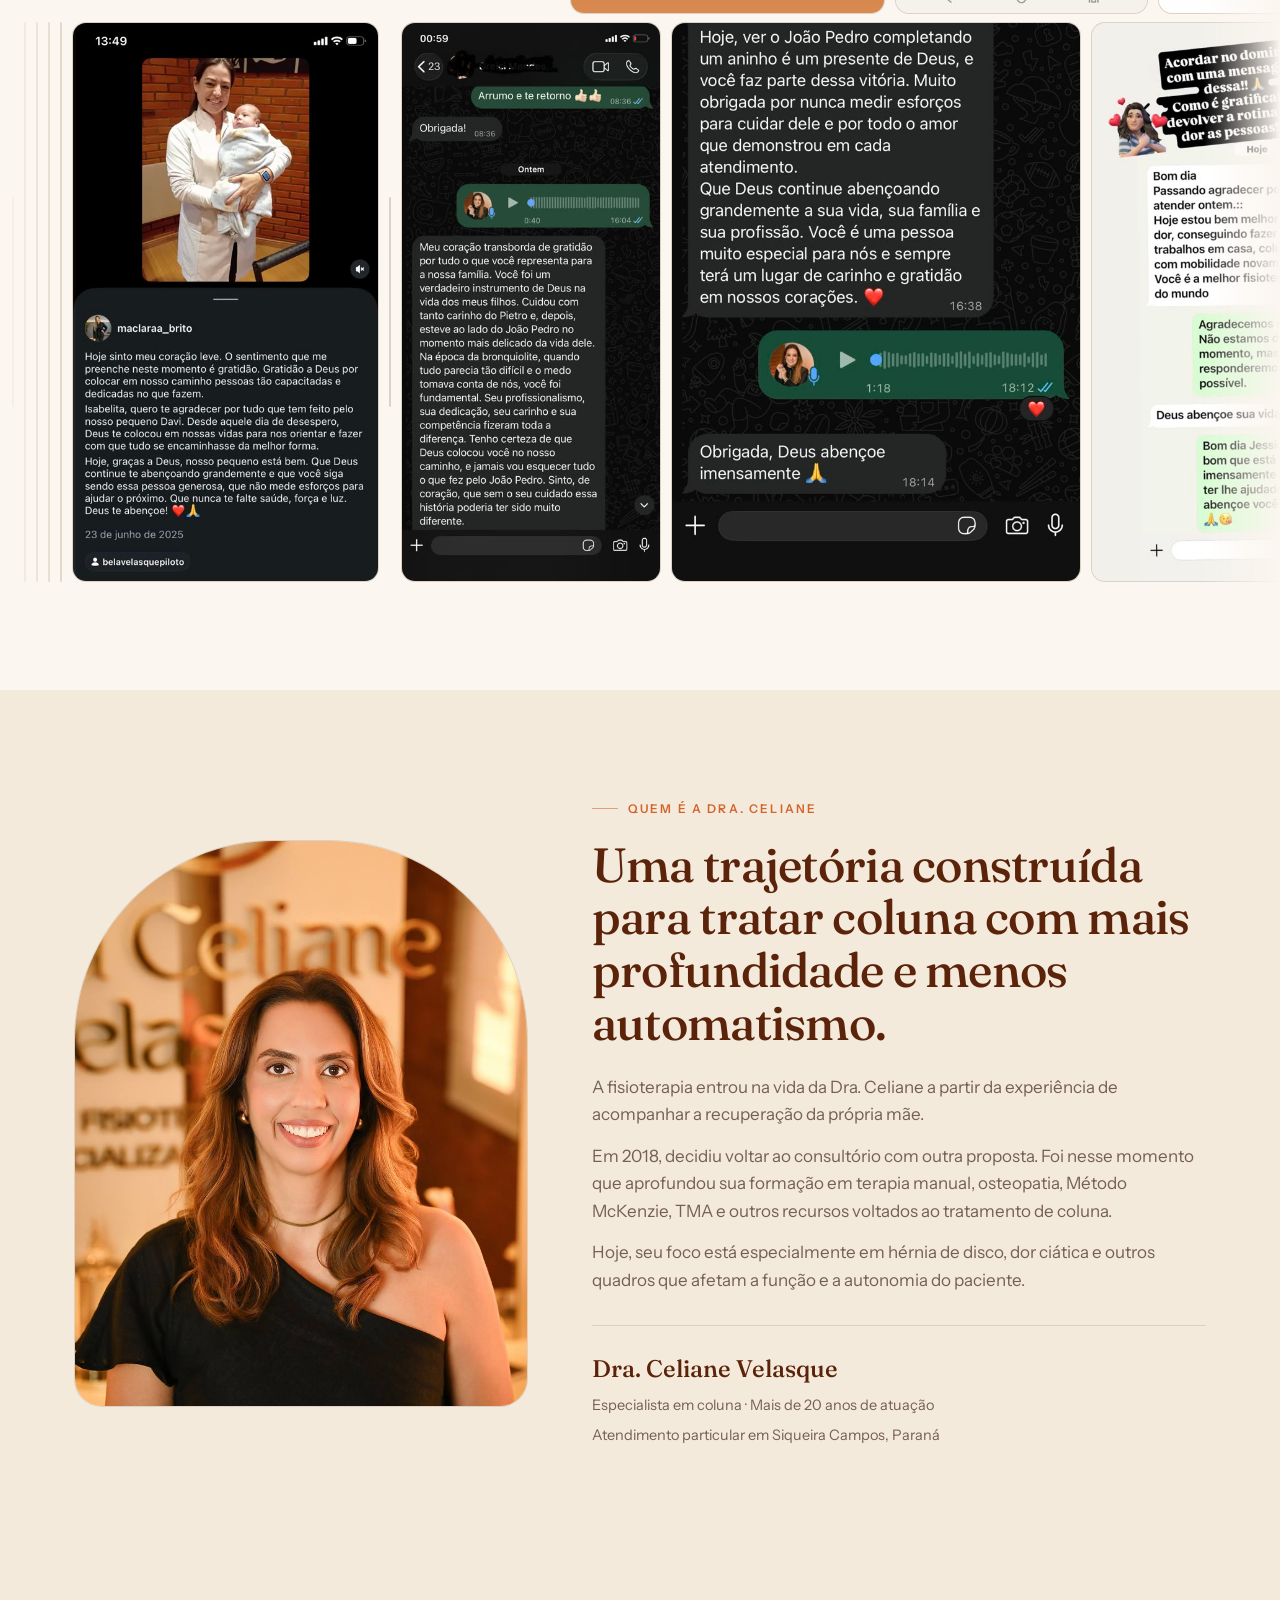
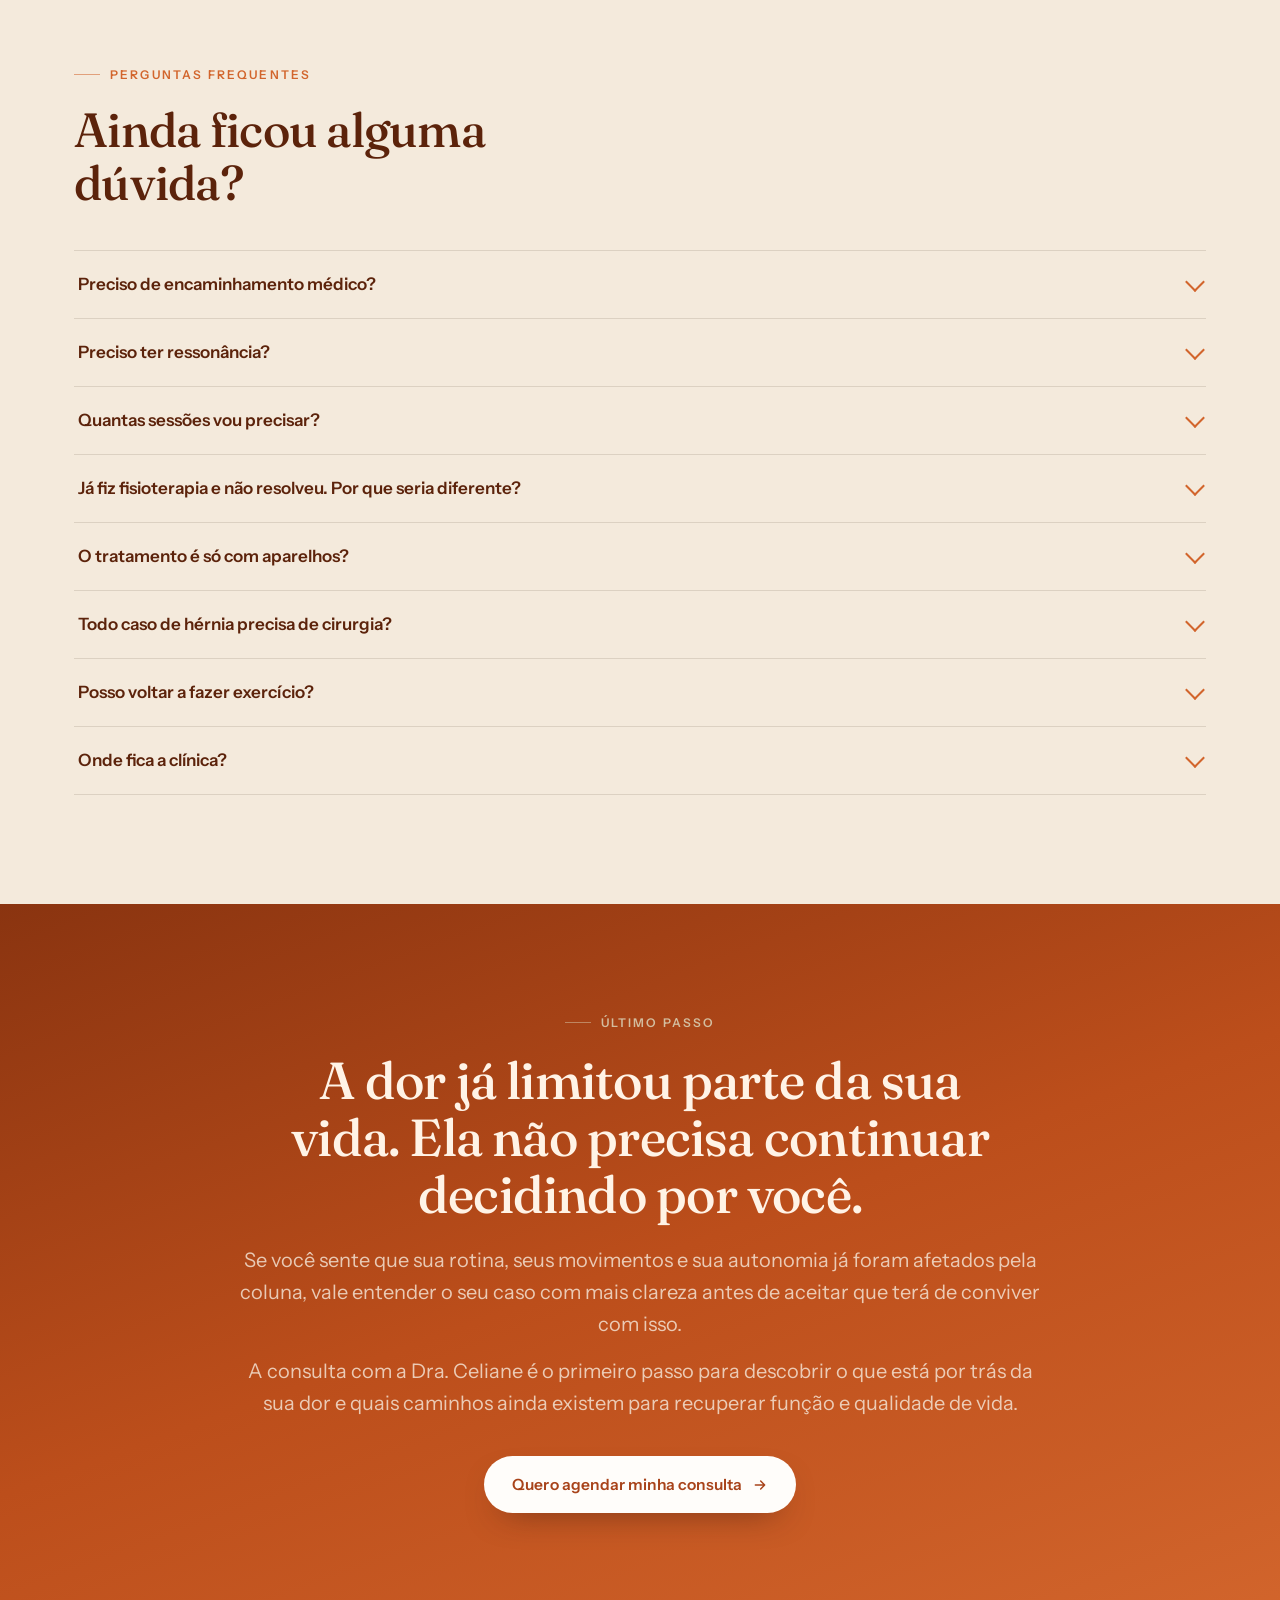
==== commit 23e0c76c: "Amplia imagem da ressonancia em dra-celiane" ====
--- a/dra-celiane.html
+++ b/dra-celiane.html
@@ -5,6 +5,7 @@
 <meta name="viewport" content="width=device-width, initial-scale=1">
 <title>Dra. Celiane Velasque · Tratamento especializado da coluna | Siqueira Campos, PR</title>
 <meta name="description" content="Tratamento especializado para hérnia de disco e dor ciática, com abordagem conservadora, sem cirurgia e foco na recuperação da capacidade funcional, em média, em seis semanas.">
+<link rel="icon" type="image/png" href="assets/images/fav.png">
 <link rel="preconnect" href="https://fonts.googleapis.com">
 <link rel="preconnect" href="https://fonts.gstatic.com" crossorigin>
 <link href="https://fonts.googleapis.com/css2?family=Fraunces:ital,opsz,wght@0,9..144,300..900;1,9..144,300..700&family=Instrument+Sans:wght@400;500;600;700&display=swap" rel="stylesheet">
@@ -307,24 +308,26 @@
 <!-- ======================= 09 · EXAME NÃO É SENTENÇA ======================= -->
 <section class="sec">
   <div class="wrap">
-    <div class="ressonancia-topo">
-      <div class="rv">
-        <div class="eyebrow">Exame não é sentença</div>
-        <h2 class="h-sec h-sec--larga">A ressonância mostra alterações. Mas ela não conta toda a história sozinha.</h2>
-        <p class="lead">Muita gente chega assustada com palavras como protrusão, abaulamento, degeneração e hérnia. O exame é importante, mas ele precisa ser interpretado junto com:</p>
+    <div class="ressonancia-layout">
+      <div class="ressonancia-conteudo">
+        <div class="ressonancia-topo rv">
+          <div class="eyebrow">Exame não é sentença</div>
+          <h2 class="h-sec h-sec--larga">A ressonância mostra alterações. Mas ela não conta toda a história sozinha.</h2>
+          <p class="lead">Muita gente chega assustada com palavras como protrusão, abaulamento, degeneração e hérnia. O exame é importante, mas ele precisa ser interpretado junto com:</p>
+        </div>
+        <div class="pratica ressonancia-itens">
+          <div class="rv">os seus sintomas</div>
+          <div class="rv">o comportamento da sua dor</div>
+          <div class="rv rv-d1">os movimentos que pioram</div>
+          <div class="rv rv-d1">os movimentos que aliviam</div>
+          <div class="rv rv-d2">sua força</div>
+          <div class="rv rv-d2">sua sensibilidade</div>
+          <div class="rv rv-d3" style="grid-column:span 1">sua capacidade funcional</div>
+        </div>
       </div>
       <figure class="ressonancia-foto rv rv-d1">
         <img src="assets/images/ressonancia.png" alt="Imagem de ressonância magnética da coluna lombar" loading="lazy">
       </figure>
-    </div>
-    <div class="pratica" style="margin-top:32px">
-      <div class="rv">os seus sintomas</div>
-      <div class="rv">o comportamento da sua dor</div>
-      <div class="rv rv-d1">os movimentos que pioram</div>
-      <div class="rv rv-d1">os movimentos que aliviam</div>
-      <div class="rv rv-d2">sua força</div>
-      <div class="rv rv-d2">sua sensibilidade</div>
-      <div class="rv rv-d3" style="grid-column:span 1">sua capacidade funcional</div>
     </div>
     <div class="grade grade--2 rv" style="margin-top:34px">
       <div class="card"><h3>O laudo</h3><p>O laudo mostra o achado clínico. Ele serve como complemento da avaliação.</p></div>
--- a/assets/css/dra-celiane.css
+++ b/assets/css/dra-celiane.css
@@ -86,17 +86,20 @@
 .sec--escuro .destaque{color:var(--areia)}
 
 /* ---------- RESSONÂNCIA ---------- */
-.ressonancia-topo{
-  display:grid;grid-template-columns:minmax(0,1.45fr) minmax(280px,.75fr);
+.ressonancia-layout{
+  display:grid;grid-template-columns:minmax(0,1.24fr) minmax(340px,.96fr);
   gap:clamp(32px,5vw,68px);align-items:stretch;
 }
+.ressonancia-conteudo,.ressonancia-topo{min-width:0}
+.ressonancia-conteudo .ressonancia-itens{margin-top:32px}
 .ressonancia-foto{
   margin:0;overflow:hidden;border-radius:var(--raio-g);background:#181614;
-  box-shadow:var(--sombra);min-height:340px;
+  box-shadow:var(--sombra);height:100%;min-height:440px;
 }
 .ressonancia-foto img{width:100%;height:100%;object-fit:cover;object-position:center}
 @media(max-width:900px){
-  .ressonancia-topo{grid-template-columns:1fr;gap:30px}
+  .ressonancia-layout{grid-template-columns:1fr;gap:30px}
+  .ressonancia-conteudo .ressonancia-itens{margin-top:28px}
   .ressonancia-foto{min-height:0;aspect-ratio:1/1}
 }
 
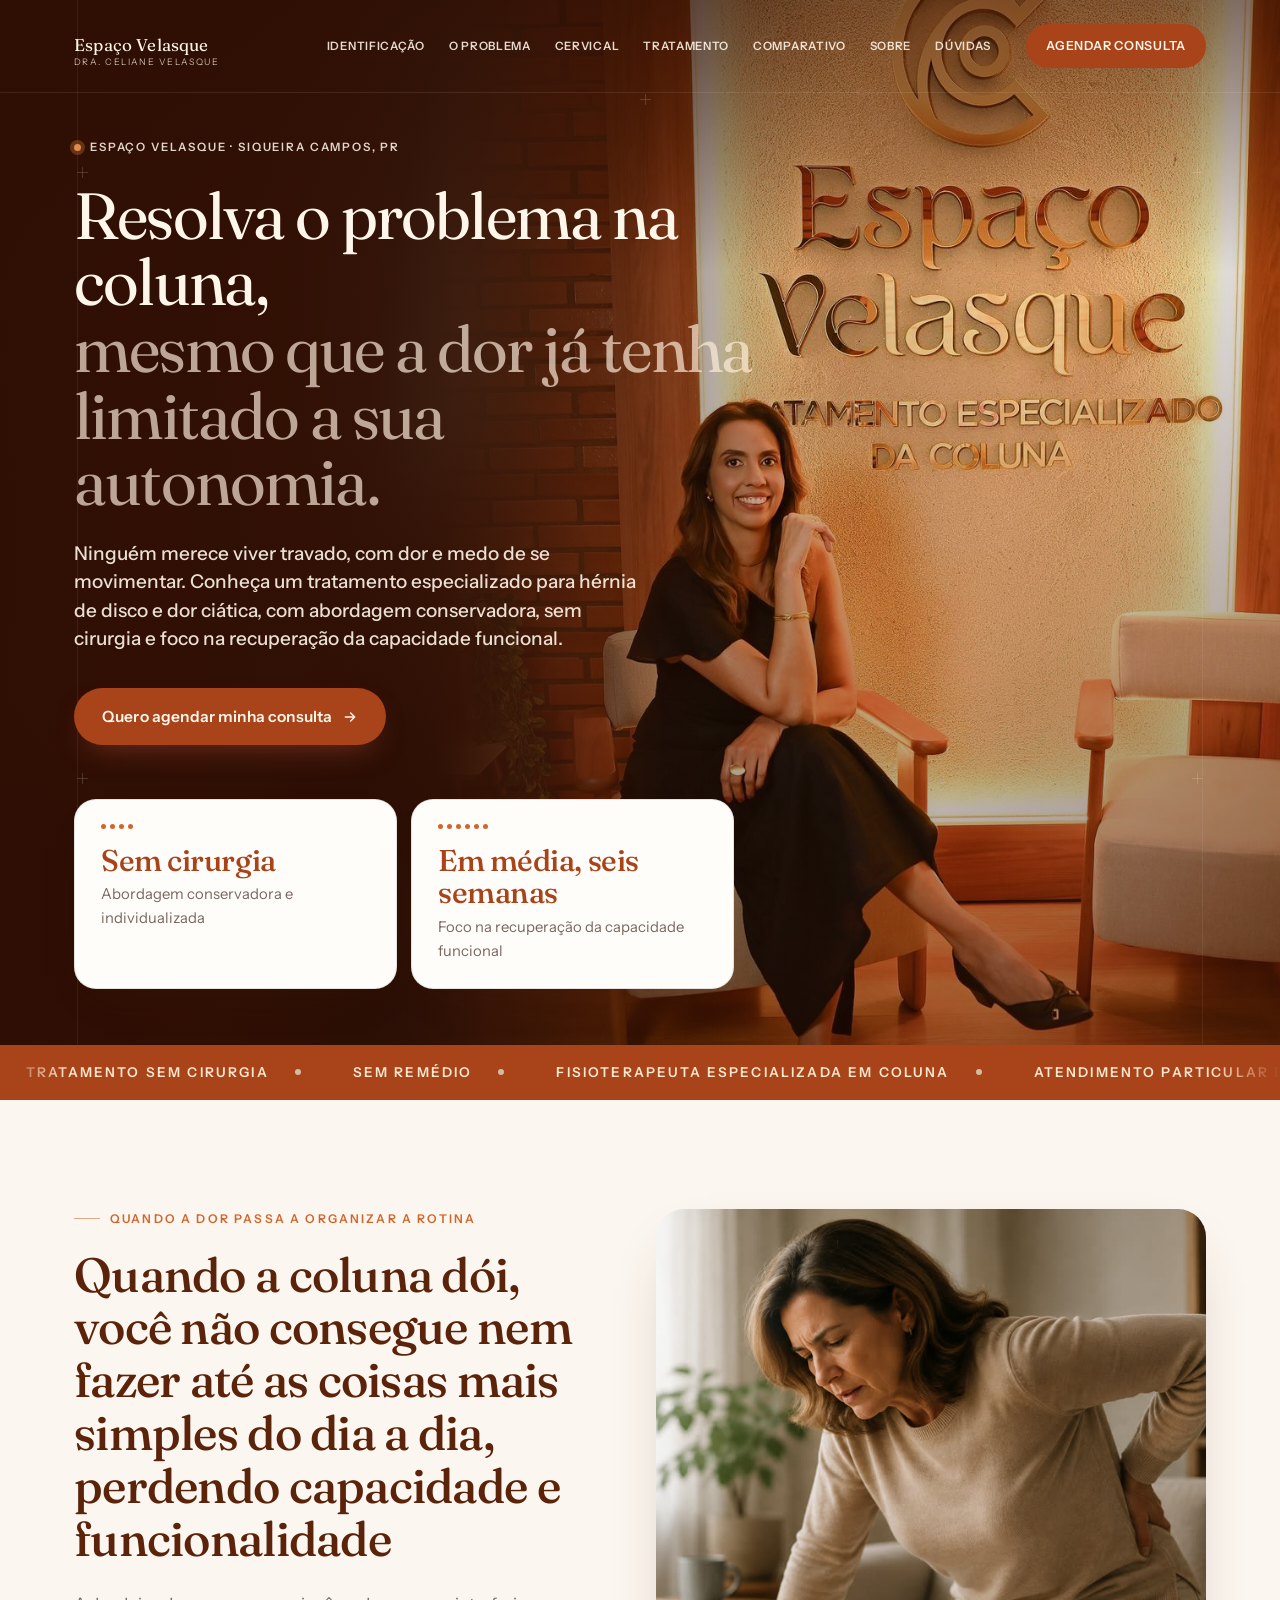
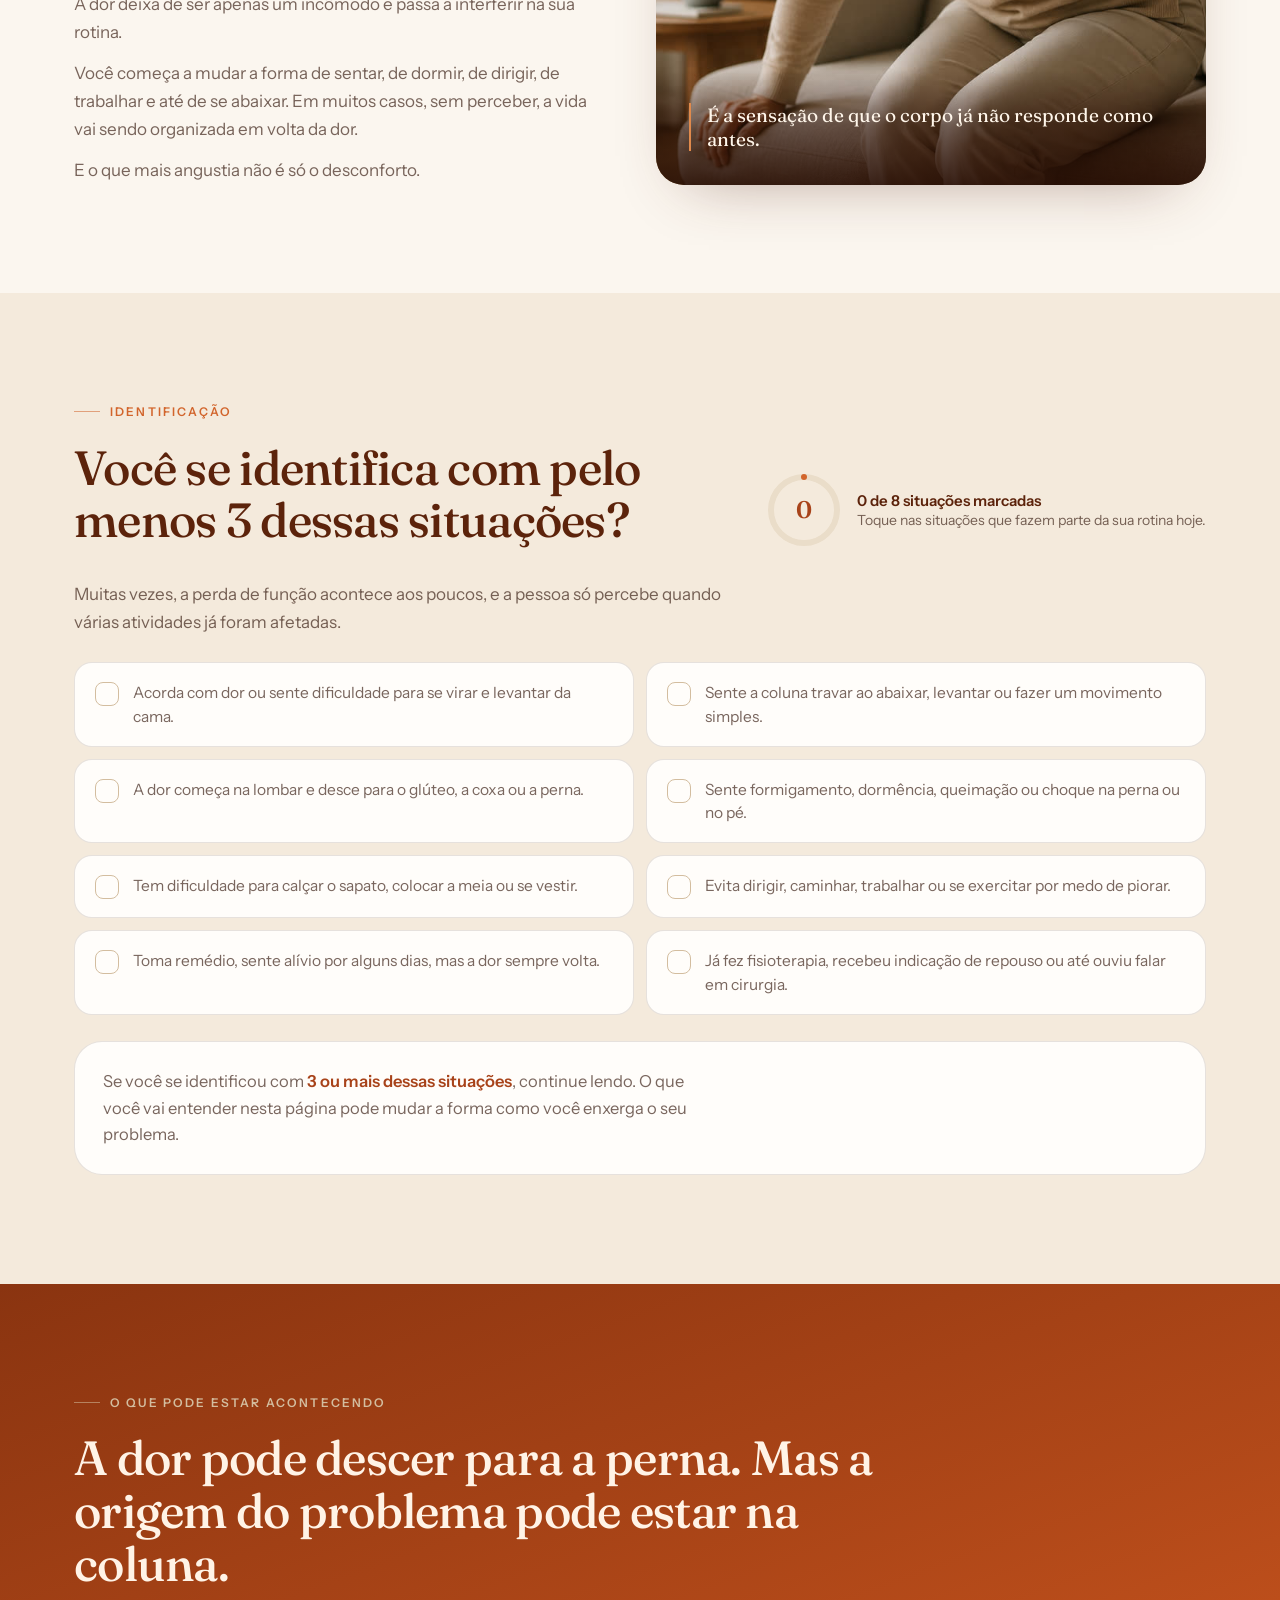
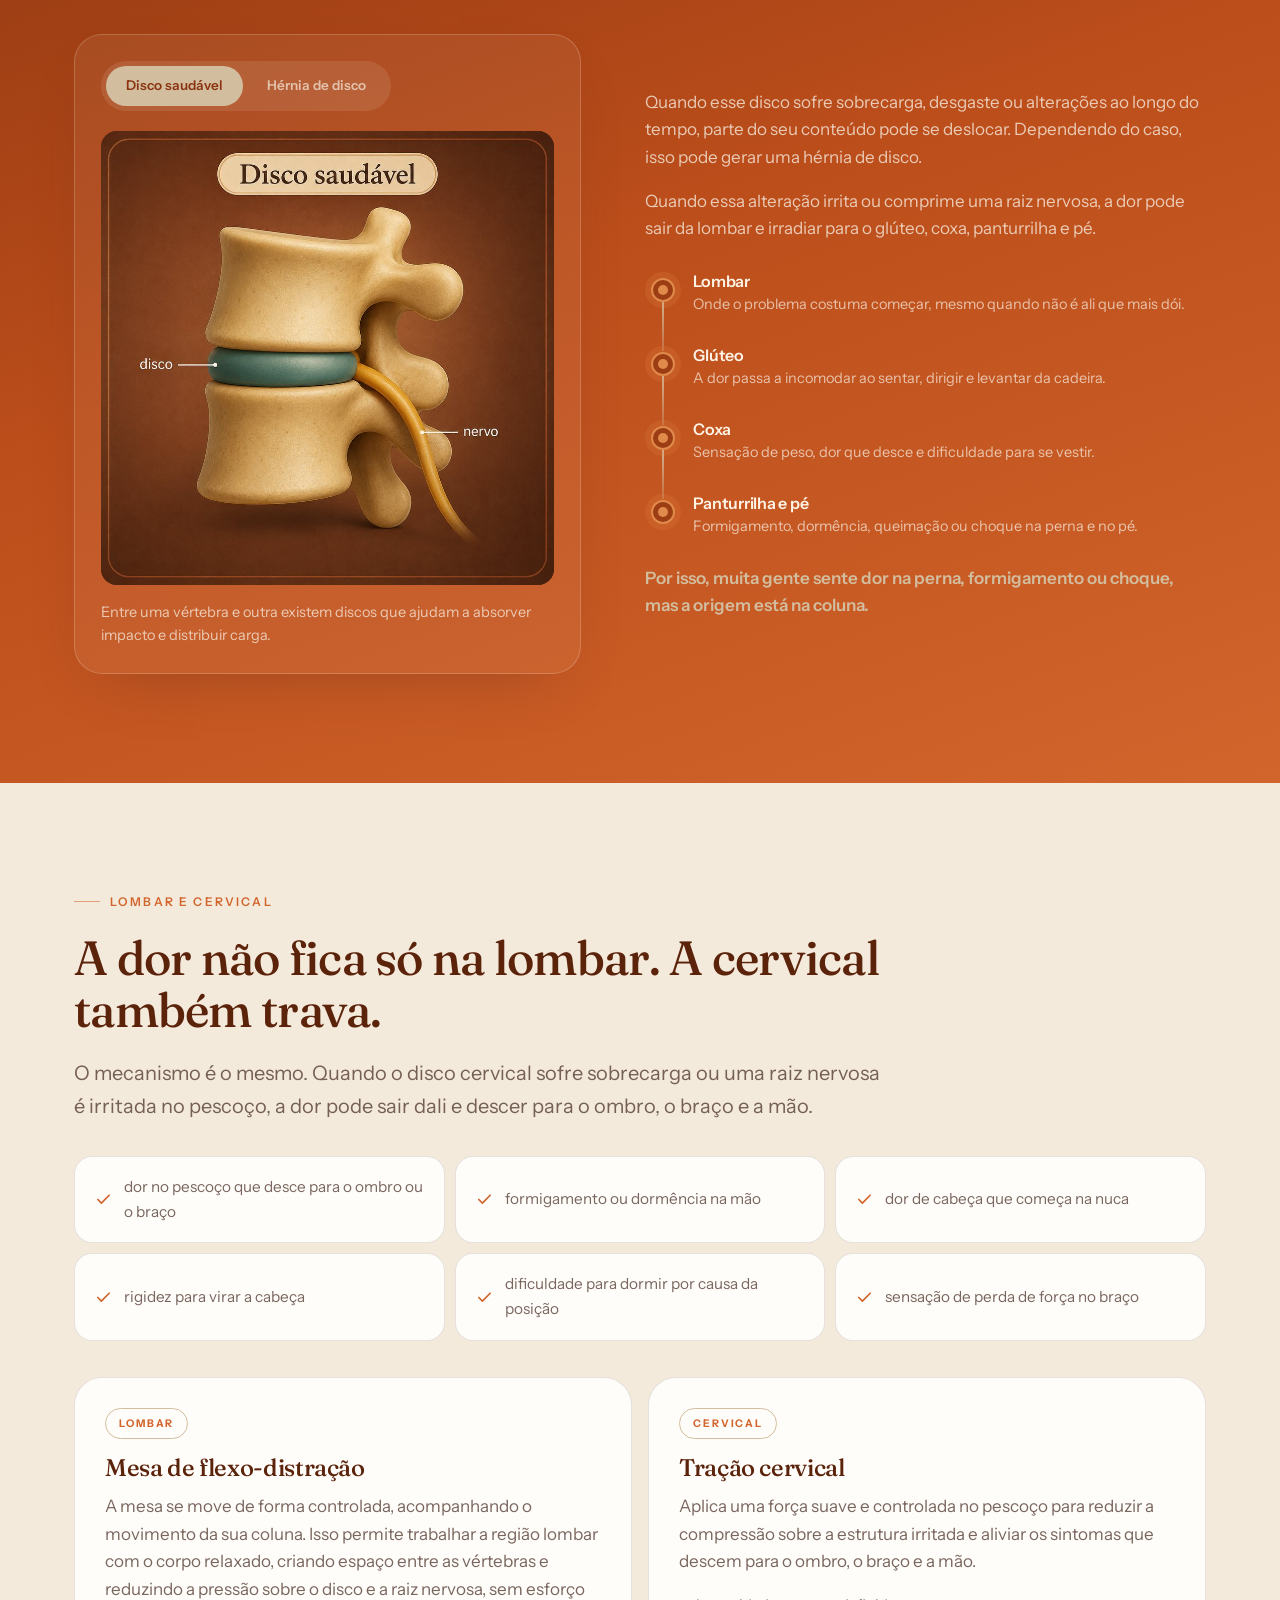
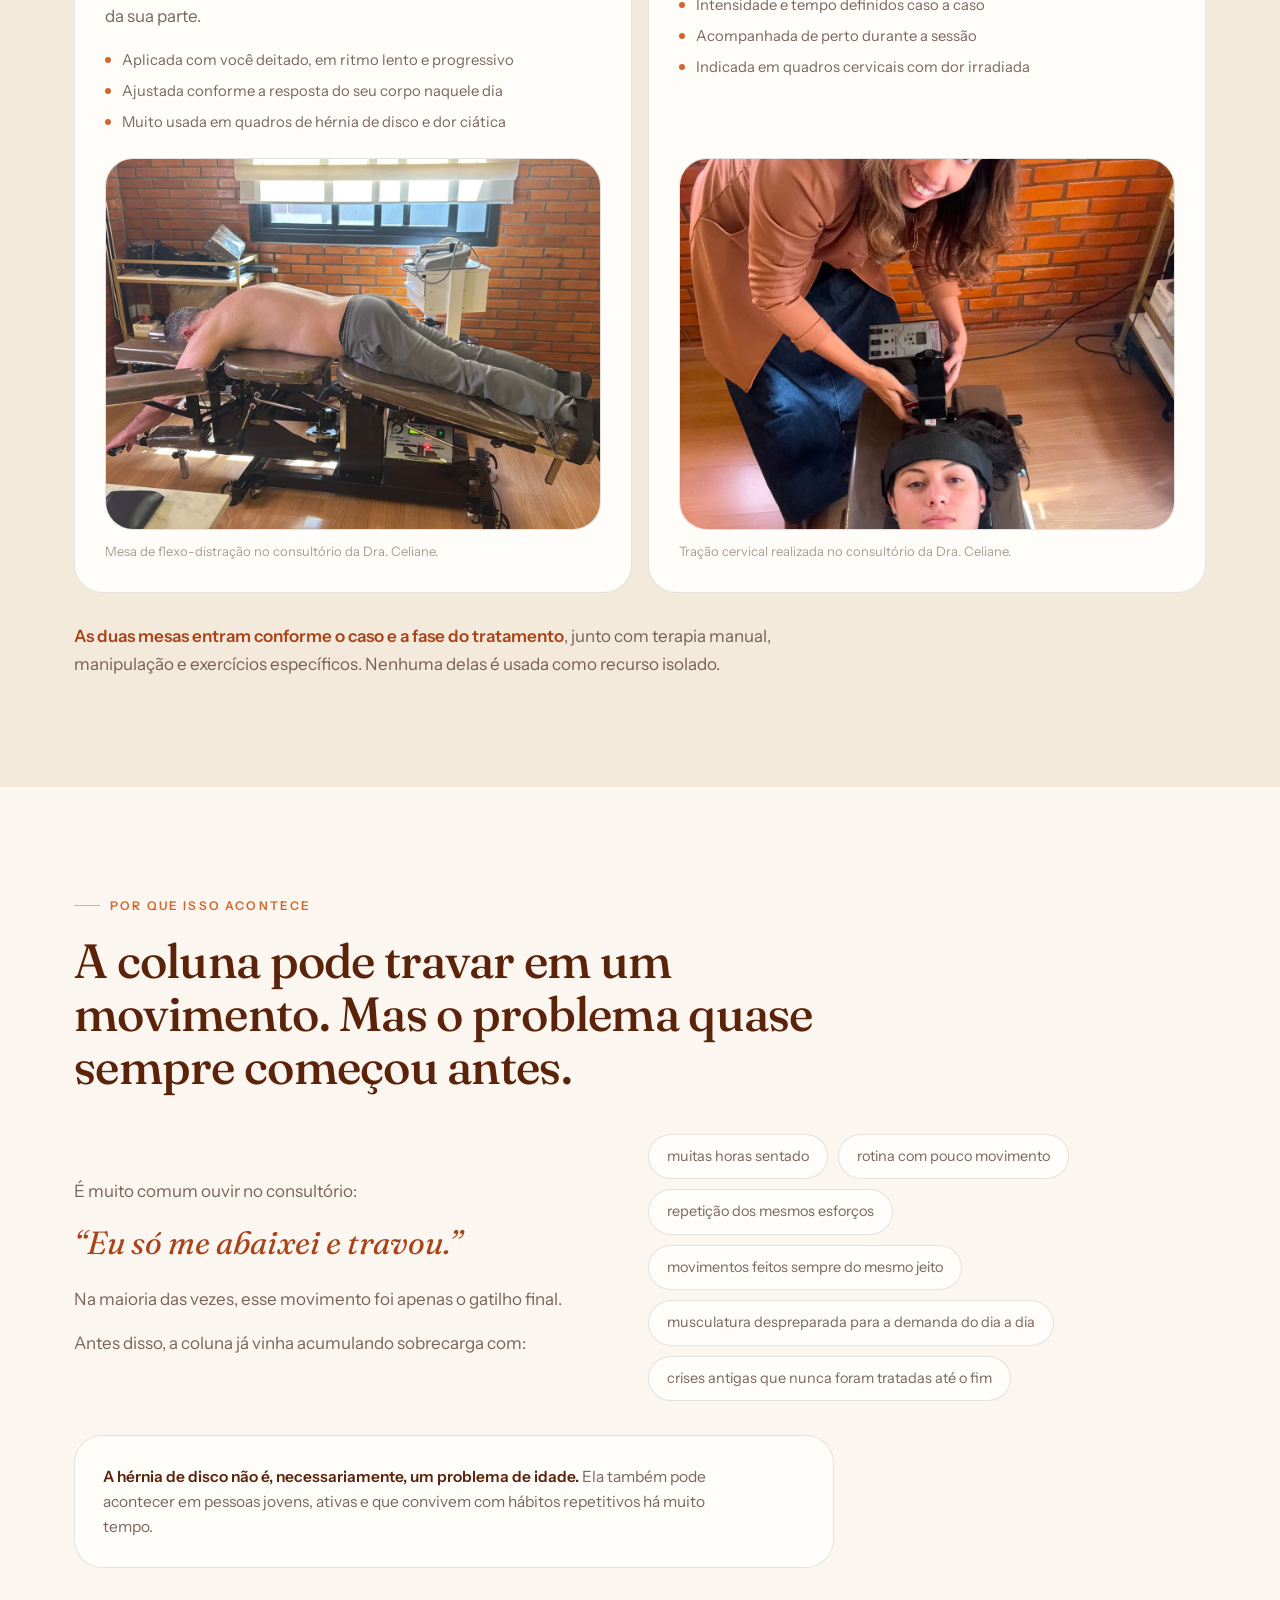
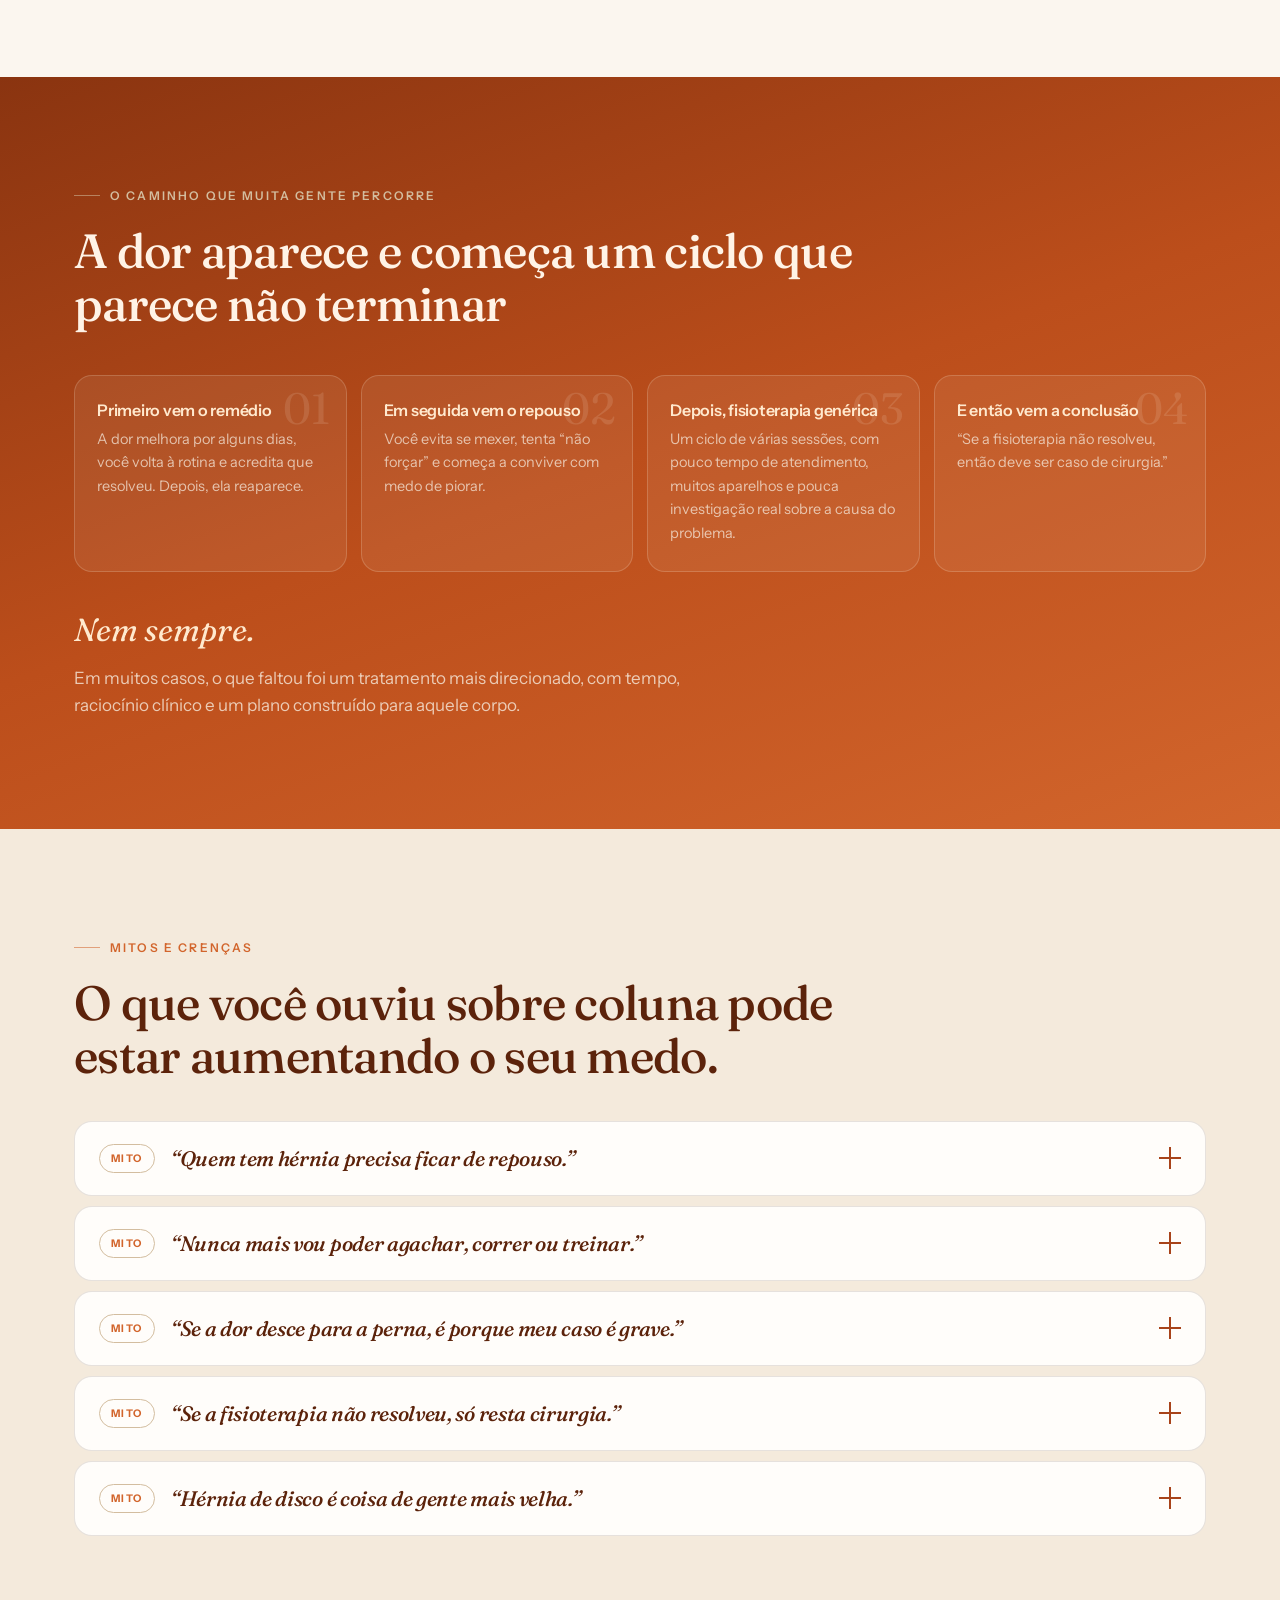
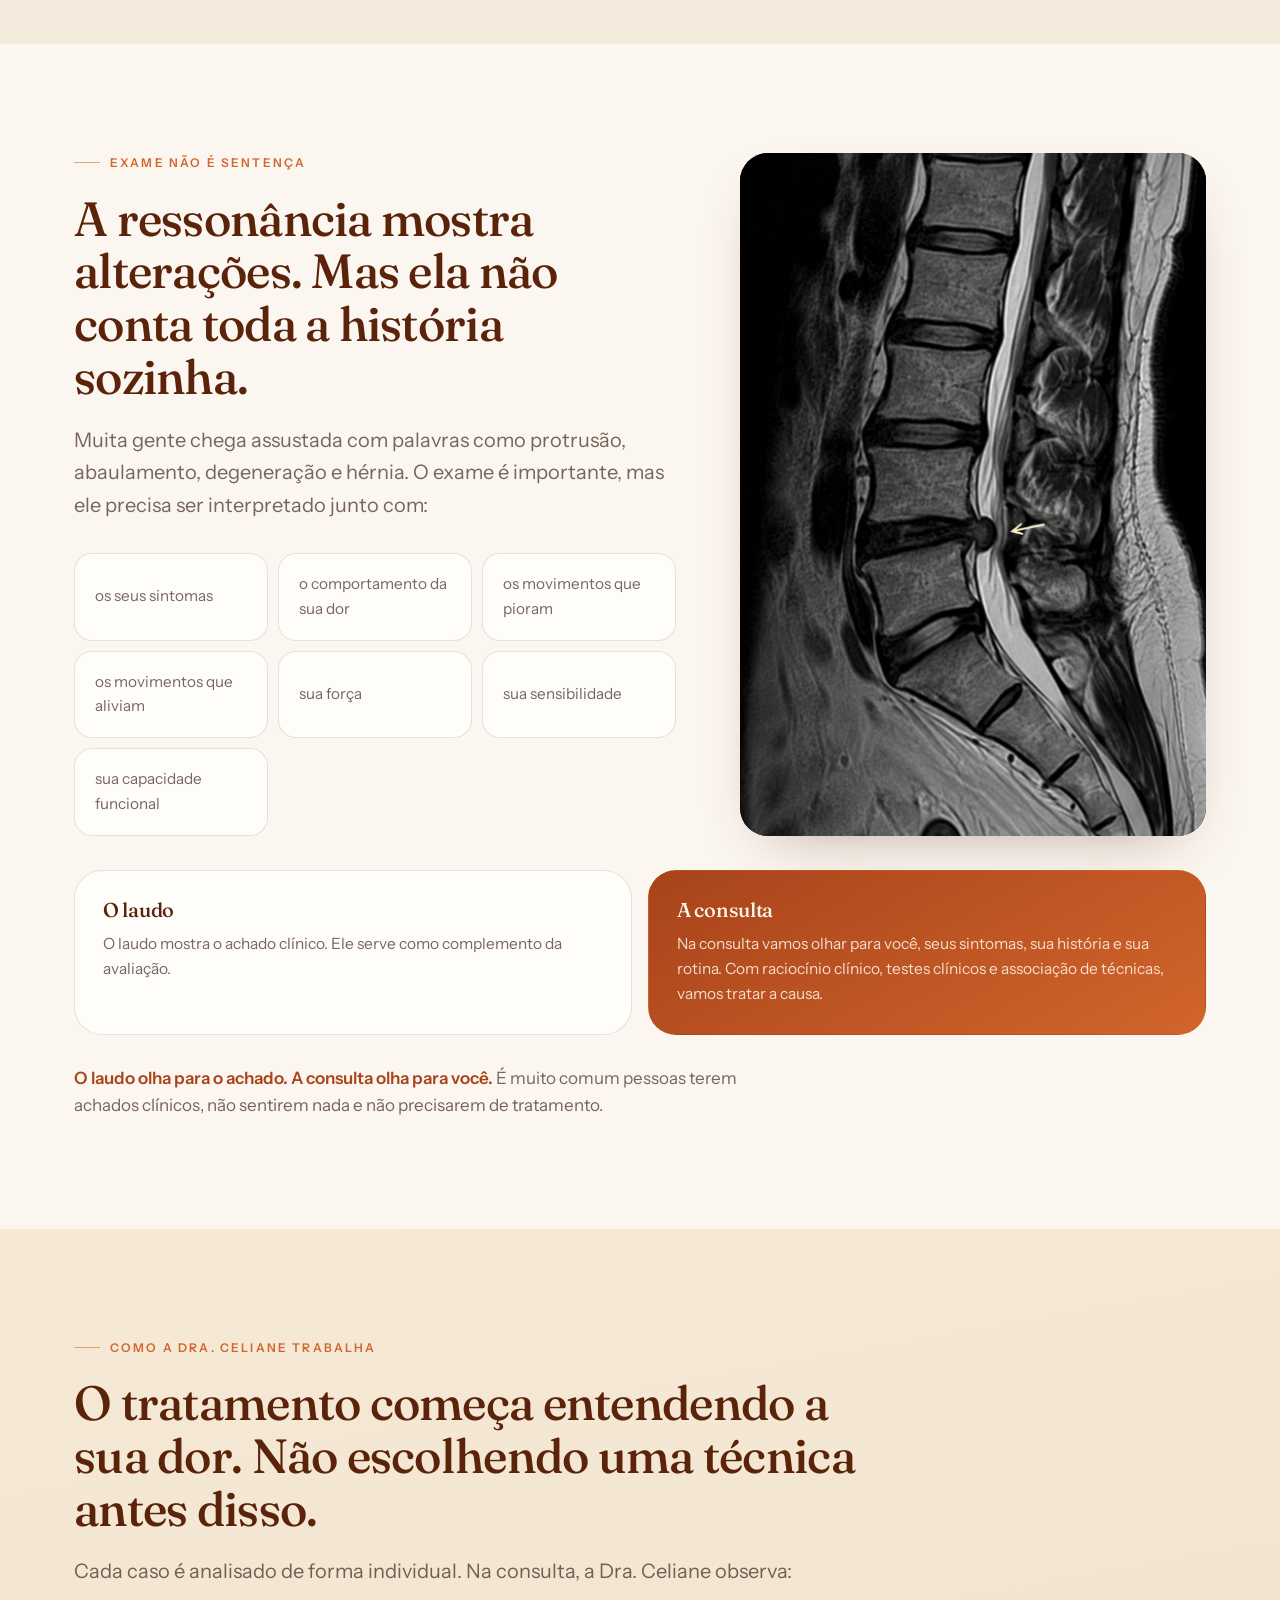
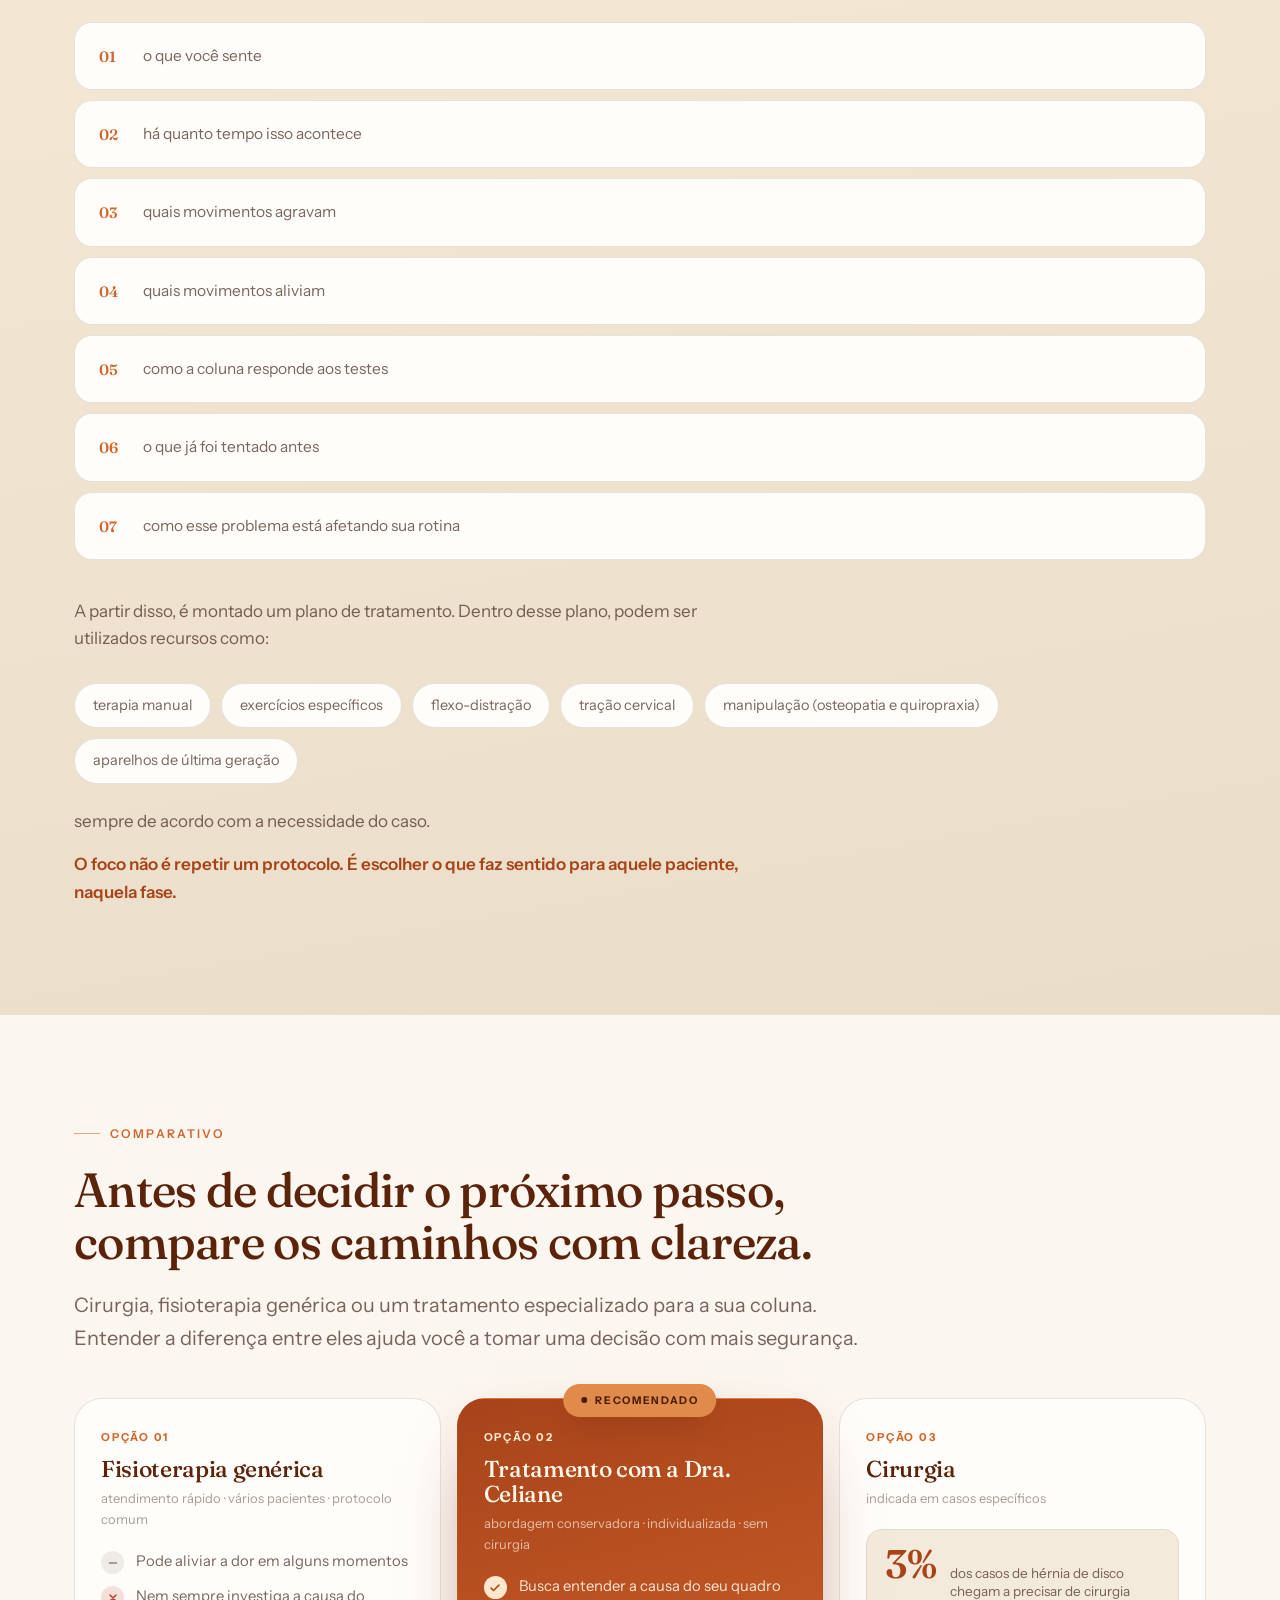
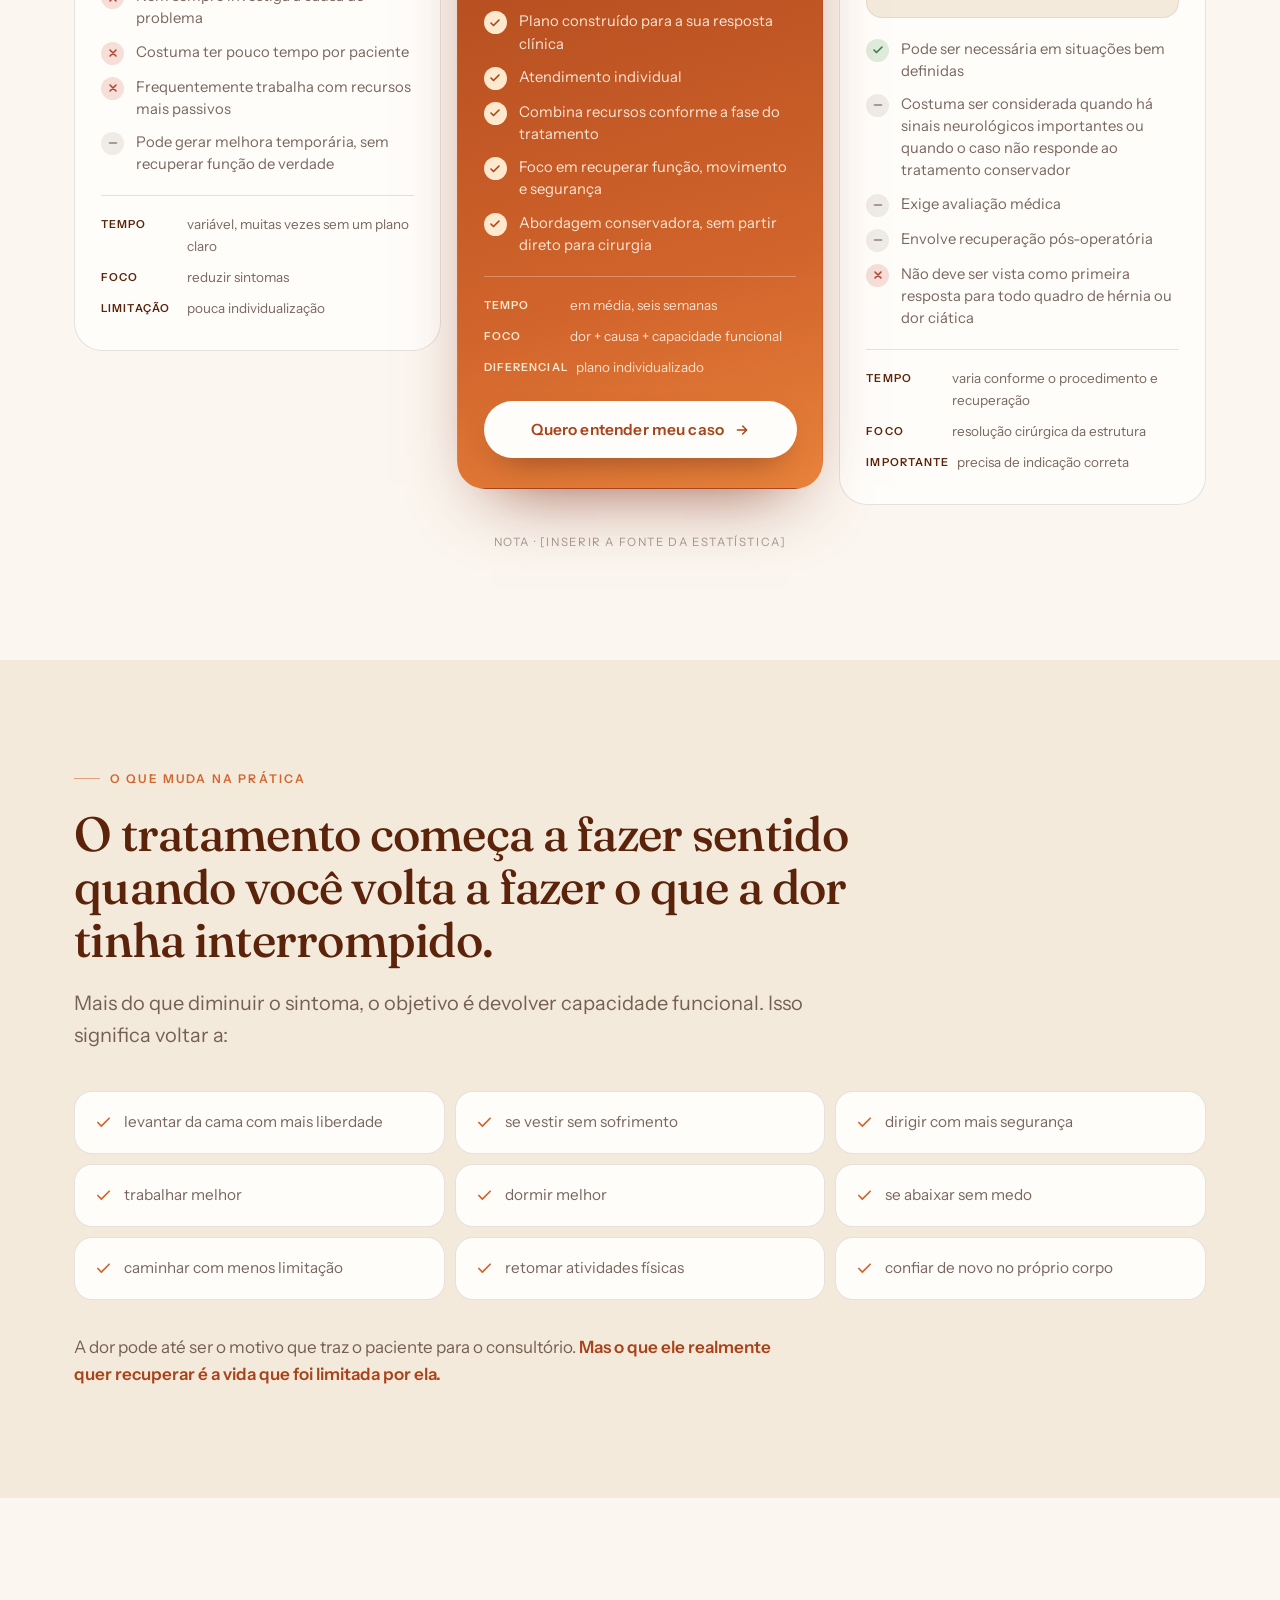
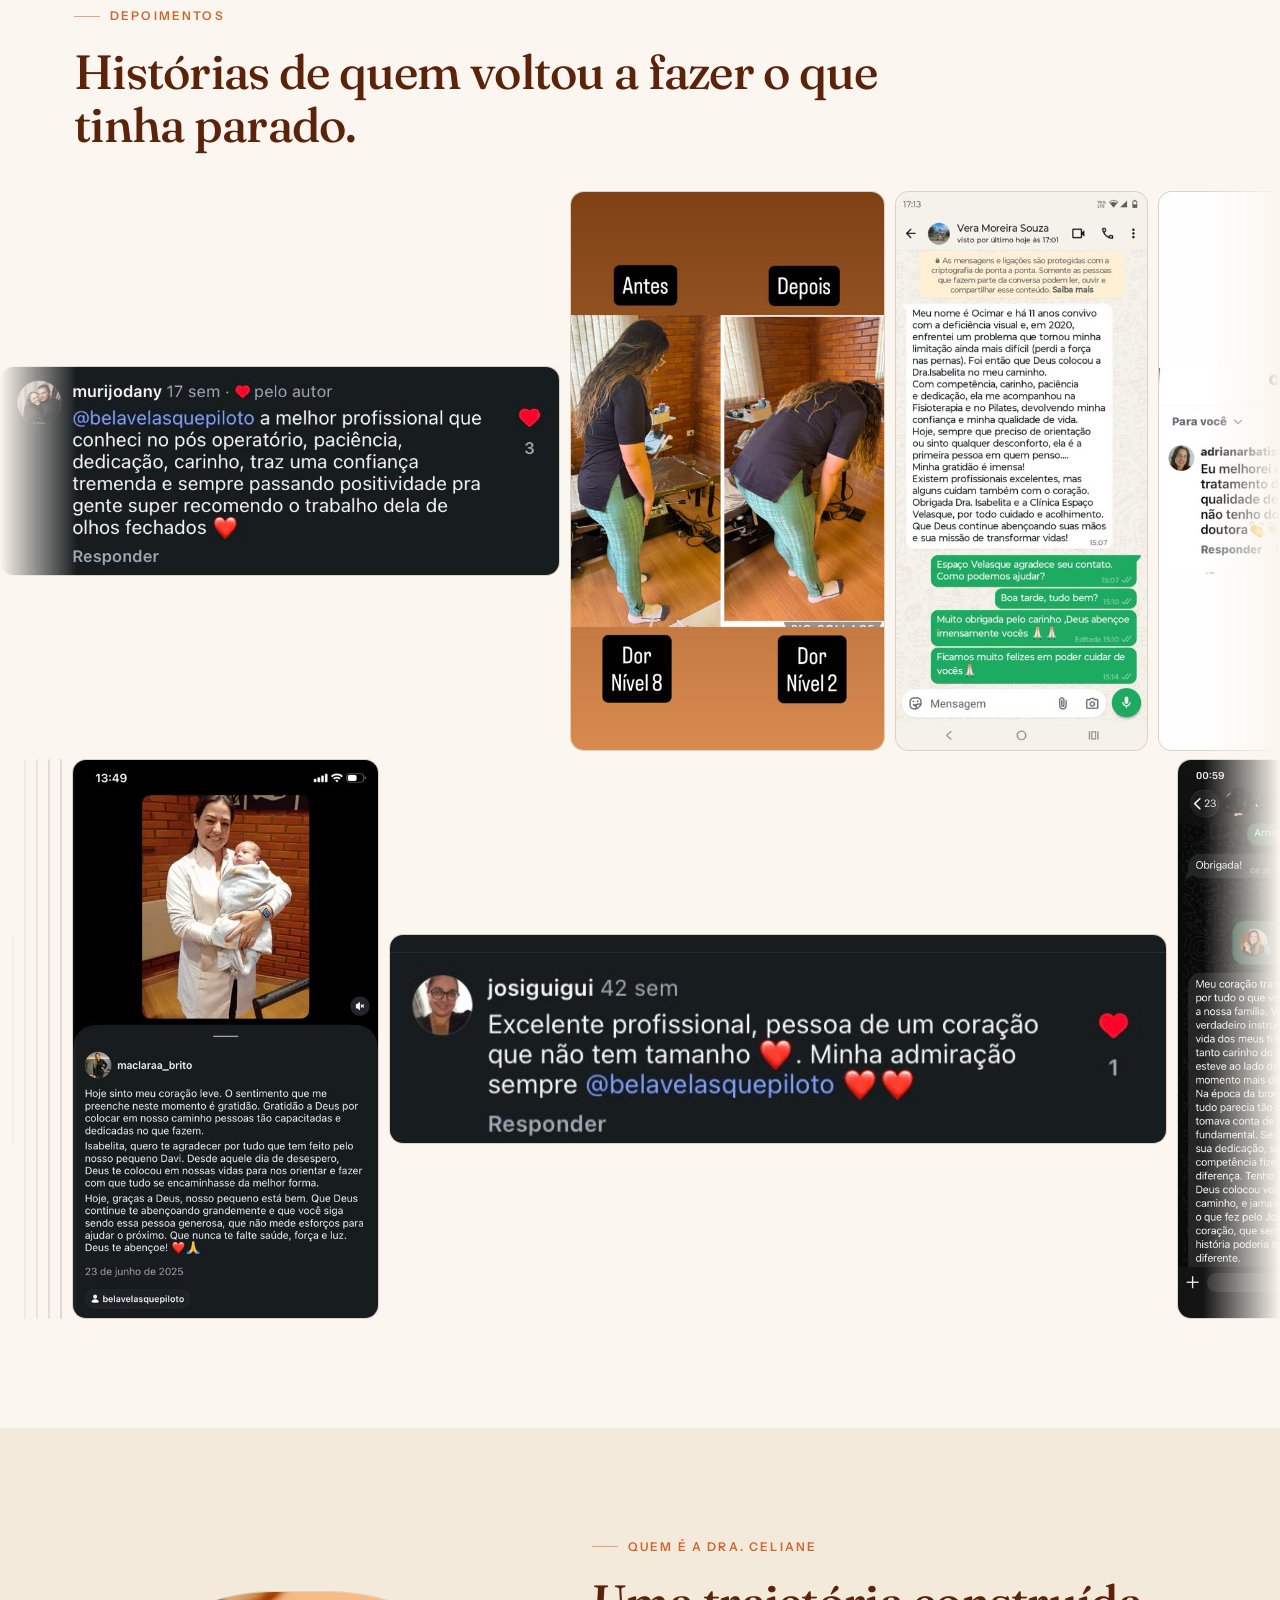
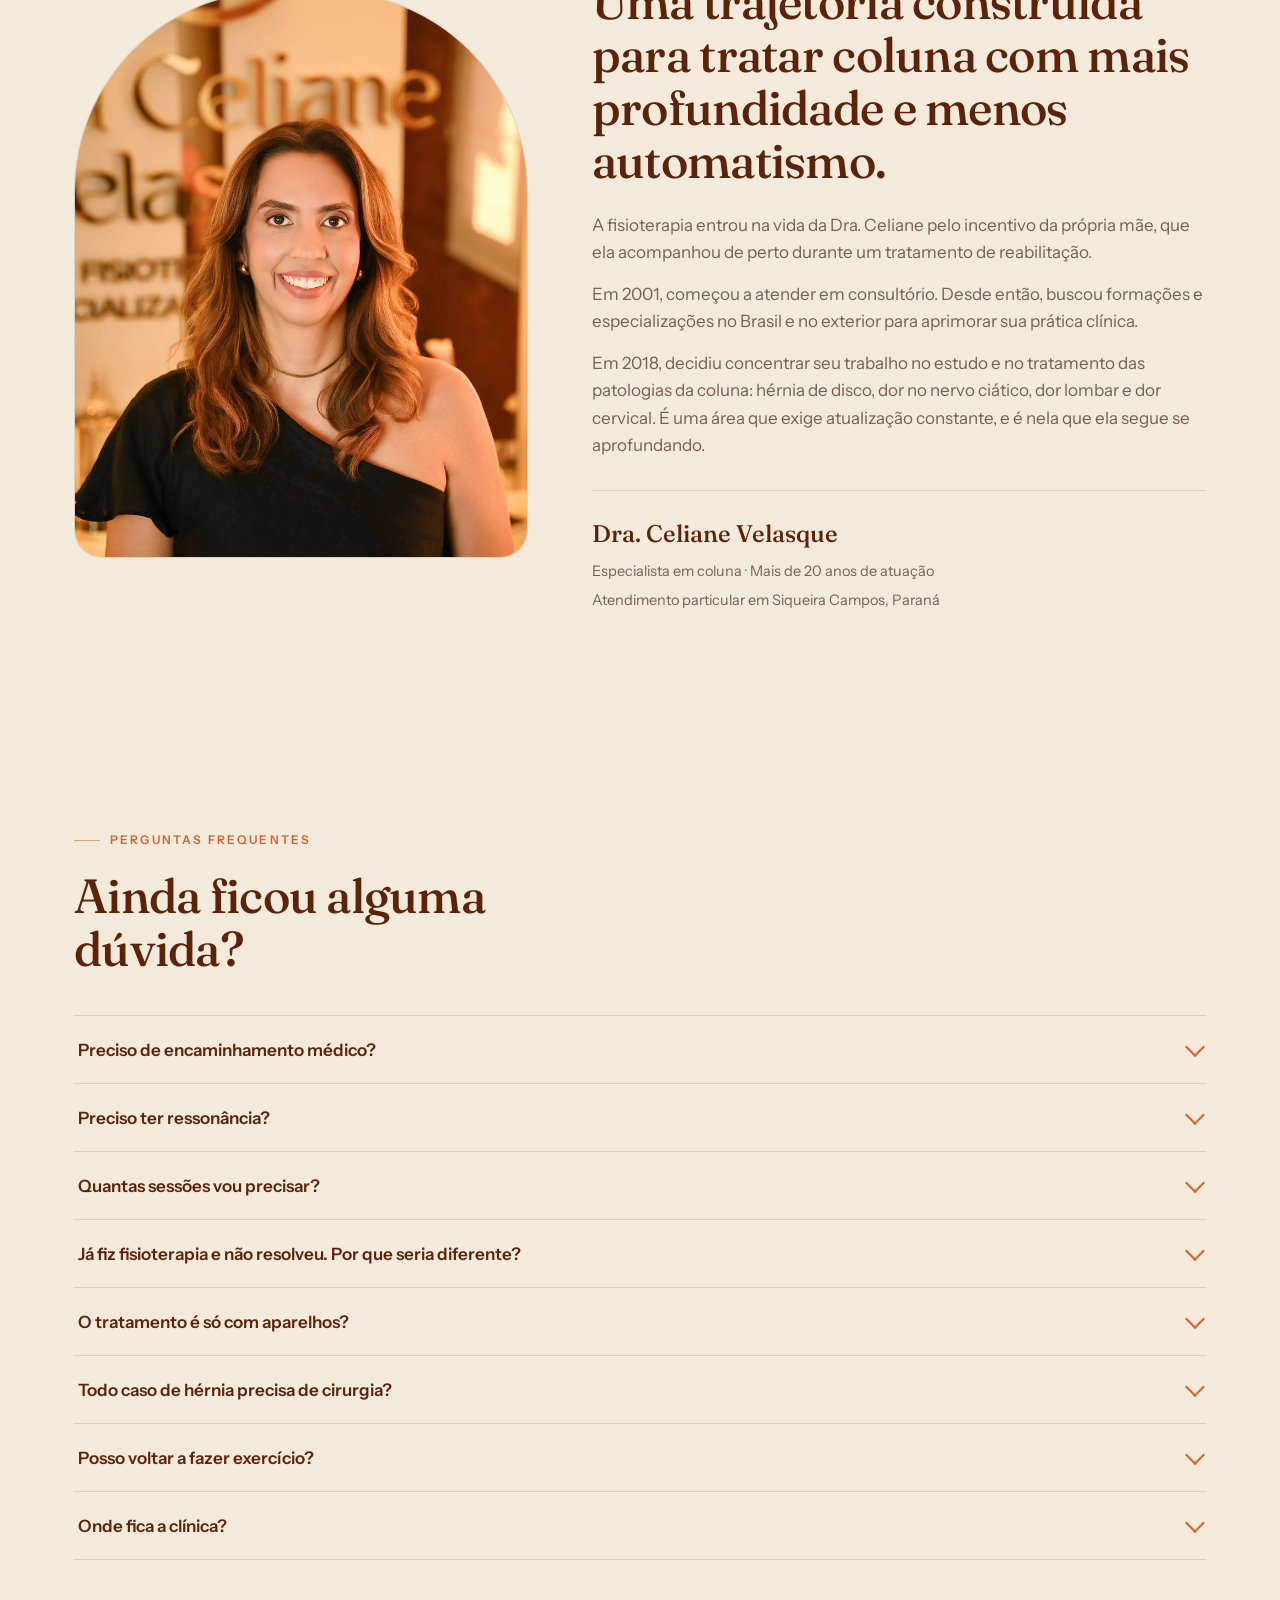
==== commit 4ad90af0: "Destaca a ozonioterapia na pagina da Isabelita e atualiza a da Celiane - Hero da Isabelita com selo " ====
--- a/dra-celiane.html
+++ b/dra-celiane.html
@@ -216,7 +216,7 @@
 <section class="sec sec--creme2" id="cervical">
   <div class="wrap">
     <div class="rv">
-      <div class="eyebrow">Coluna cervical</div>
+      <div class="eyebrow">Lombar e cervical</div>
       <h2 class="h-sec h-sec--larga">A dor não fica só na lombar. A cervical também trava.</h2>
       <p class="lead">O mecanismo é o mesmo. Quando o disco cervical sofre sobrecarga ou uma raiz nervosa é irritada no pescoço, a dor pode sair dali e descer para o ombro, o braço e a mão.</p>
     </div>
@@ -230,10 +230,39 @@
       <div class="rv rv-d2"><svg viewBox="0 0 24 24" fill="none" stroke="currentColor" stroke-width="2.4" stroke-linecap="round" stroke-linejoin="round"><path d="M20 6L9 17l-5-5"/></svg>sensação de perda de força no braço</div>
     </div>
 
-    <div class="grade grade--2 rv" style="margin-top:34px">
-      <div class="card"><h3>Tração cervical</h3><p>Aplica uma força suave e controlada no pescoço para reduzir a compressão sobre a estrutura irritada e aliviar os sintomas que descem para o braço.</p></div>
-      <div class="card" style="background:linear-gradient(150deg,#A8431A,#D2652C);border-color:transparent;color:#FFF6EA"><h3 style="color:#FFF6EA">Dentro de um plano</h3><p style="color:rgba(255,246,234,.85)">A tração entra conforme o caso e a fase do tratamento, junto com terapia manual e exercícios. Nunca como recurso isolado.</p></div>
-    </div>
+    <div class="recursos">
+      <div class="recurso rv">
+        <span class="recurso-selo">Lombar</span>
+        <h3>Mesa de flexo-distração</h3>
+        <p class="p">A mesa se move de forma controlada, acompanhando o movimento da sua coluna. Isso permite trabalhar a região lombar com o corpo relaxado, criando espaço entre as vértebras e reduzindo a pressão sobre o disco e a raiz nervosa, sem esforço da sua parte.</p>
+        <ul class="recurso-lista">
+          <li>Aplicada com você deitado, em ritmo lento e progressivo</li>
+          <li>Ajustada conforme a resposta do seu corpo naquele dia</li>
+          <li>Muito usada em quadros de hérnia de disco e dor ciática</li>
+        </ul>
+        <div class="slot-foto">
+          <img src="assets/images/flexo-distracao.jpg" alt="Paciente deitado de bruços na mesa de flexo-distração durante o tratamento da coluna lombar">
+        </div>
+        <p class="legenda-foto">Mesa de flexo-distração no consultório da Dra. Celiane.</p>
+      </div>
+
+      <div class="recurso rv rv-d1">
+        <span class="recurso-selo">Cervical</span>
+        <h3>Tração cervical</h3>
+        <p class="p">Aplica uma força suave e controlada no pescoço para reduzir a compressão sobre a estrutura irritada e aliviar os sintomas que descem para o ombro, o braço e a mão.</p>
+        <ul class="recurso-lista">
+          <li>Intensidade e tempo definidos caso a caso</li>
+          <li>Acompanhada de perto durante a sessão</li>
+          <li>Indicada em quadros cervicais com dor irradiada</li>
+        </ul>
+        <div class="slot-foto">
+          <img src="assets/images/tracao-cervical.jpg" alt="Dra. Celiane ajustando o equipamento de tração cervical com a paciente deitada na maca">
+        </div>
+        <p class="legenda-foto">Tração cervical realizada no consultório da Dra. Celiane.</p>
+      </div>
+    </div>
+
+    <p class="p rv" style="margin-top:30px;max-width:70ch"><span class="destaque">As duas mesas entram conforme o caso e a fase do tratamento</span>, junto com terapia manual, manipulação e exercícios específicos. Nenhuma delas é usada como recurso isolado.</p>
   </div>
 </section>
 
@@ -528,9 +557,9 @@
       <div class="rv rv-d1">
         <div class="eyebrow">Quem é a Dra. Celiane</div>
         <h2 class="h-sec h-sec--larga">Uma trajetória construída para tratar coluna com mais profundidade e menos automatismo.</h2>
-        <p class="p" style="margin-top:24px">A fisioterapia entrou na vida da Dra. Celiane a partir da experiência de acompanhar a recuperação da própria mãe.</p>
-        <p class="p" style="margin-top:14px">Em 2018, decidiu voltar ao consultório com outra proposta. Foi nesse momento que aprofundou sua formação em terapia manual, osteopatia, Método McKenzie, TMA e outros recursos voltados ao tratamento de coluna.</p>
-        <p class="p" style="margin-top:14px">Hoje, seu foco está especialmente em hérnia de disco, dor ciática e outros quadros que afetam a função e a autonomia do paciente.</p>
+        <p class="p" style="margin-top:24px">A fisioterapia entrou na vida da Dra. Celiane pelo incentivo da própria mãe, que ela acompanhou de perto durante um tratamento de reabilitação.</p>
+        <p class="p" style="margin-top:14px">Em 2001, começou a atender em consultório. Desde então, buscou formações e especializações no Brasil e no exterior para aprimorar sua prática clínica.</p>
+        <p class="p" style="margin-top:14px">Em 2018, decidiu concentrar seu trabalho no estudo e no tratamento das patologias da coluna: hérnia de disco, dor no nervo ciático, dor lombar e dor cervical. É uma área que exige atualização constante, e é nela que ela segue se aprofundando.</p>
         <div class="credenciais">
           <strong>Dra. Celiane Velasque</strong>
           <span>Especialista em coluna · Mais de 20 anos de atuação</span>
--- a/assets/css/dra-celiane.css
+++ b/assets/css/dra-celiane.css
@@ -688,7 +688,7 @@
 /* ---------- SLOTS DE FOTO ---------- */
 .slot-foto{
   border-radius:var(--raio-g);overflow:hidden;background:var(--branco);
-  border:1px dashed var(--areia);
+  border:1px solid var(--linha);
 }
 .slot-foto img{width:100%;aspect-ratio:4/3;object-fit:cover;display:block}
 .slot-vazio{
@@ -698,3 +698,21 @@
 .slot-vazio strong{font-family:var(--display);font-size:19px;color:var(--tinta-60)}
 .slot-vazio span{font-size:12.5px}
 .legenda-foto{margin-top:11px;font-size:13px;color:var(--tinta-40)}
+
+/* ---------- RECURSOS (mesas) ---------- */
+.recursos{display:grid;grid-template-columns:repeat(2,minmax(0,1fr));gap:16px;margin-top:36px}
+@media(max-width:900px){.recursos{grid-template-columns:1fr}}
+.recurso{
+  padding:30px;border-radius:var(--raio-g);background:var(--branco);border:1px solid var(--linha);
+  display:flex;flex-direction:column;transition:box-shadow .3s,border-color .3s;
+}
+.recurso:hover{box-shadow:var(--sombra);border-color:var(--areia)}
+.recurso-selo{
+  align-self:flex-start;font-size:10.5px;font-weight:700;letter-spacing:.18em;text-transform:uppercase;
+  color:var(--terracota);border:1px solid var(--areia);border-radius:999px;padding:6px 13px;margin-bottom:16px;
+}
+.recurso h3{font-size:24px;margin-bottom:12px}
+.recurso-lista{list-style:none;display:flex;flex-direction:column;gap:9px;margin:18px 0 24px}
+.recurso-lista li{display:flex;gap:11px;font-size:14.8px;color:var(--tinta-60);line-height:1.5}
+.recurso-lista li::before{content:'';width:6px;height:6px;border-radius:50%;background:var(--terracota);flex:none;margin-top:8px}
+.recurso .slot-foto{margin-top:auto}
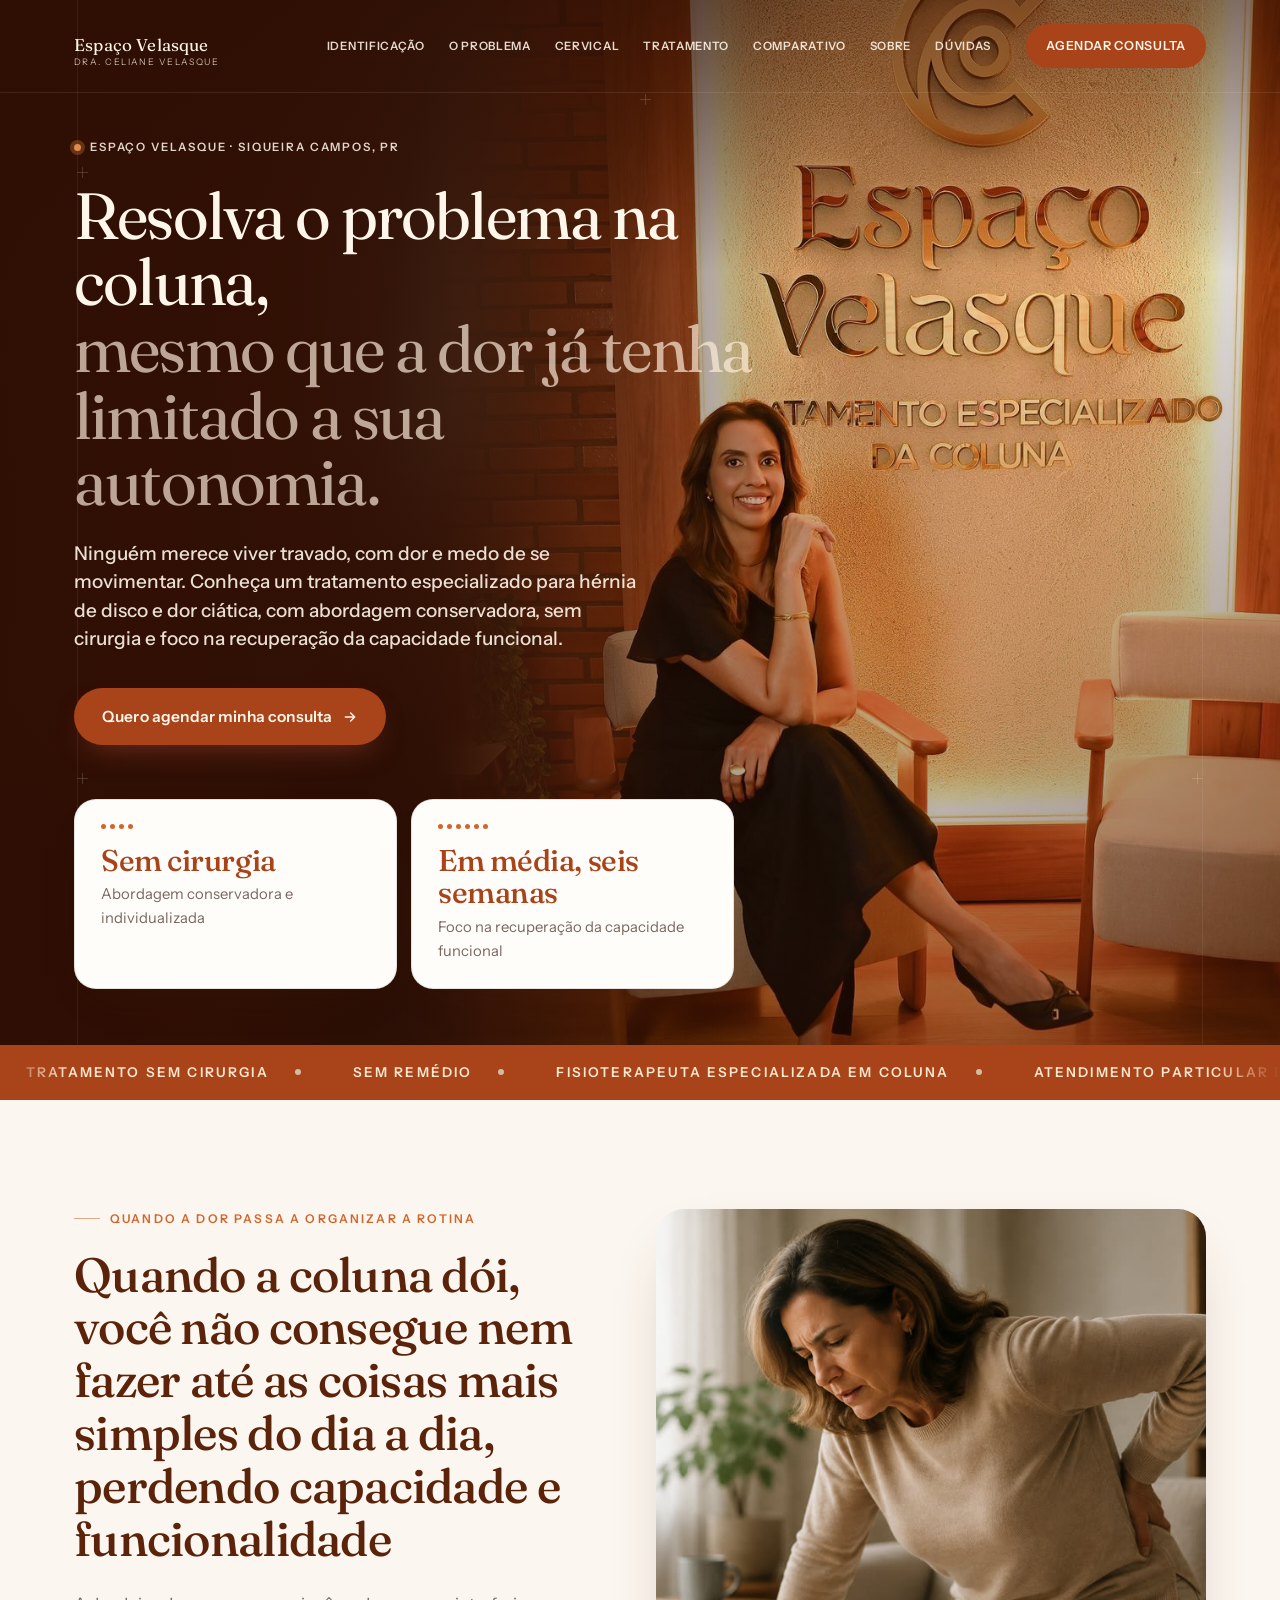
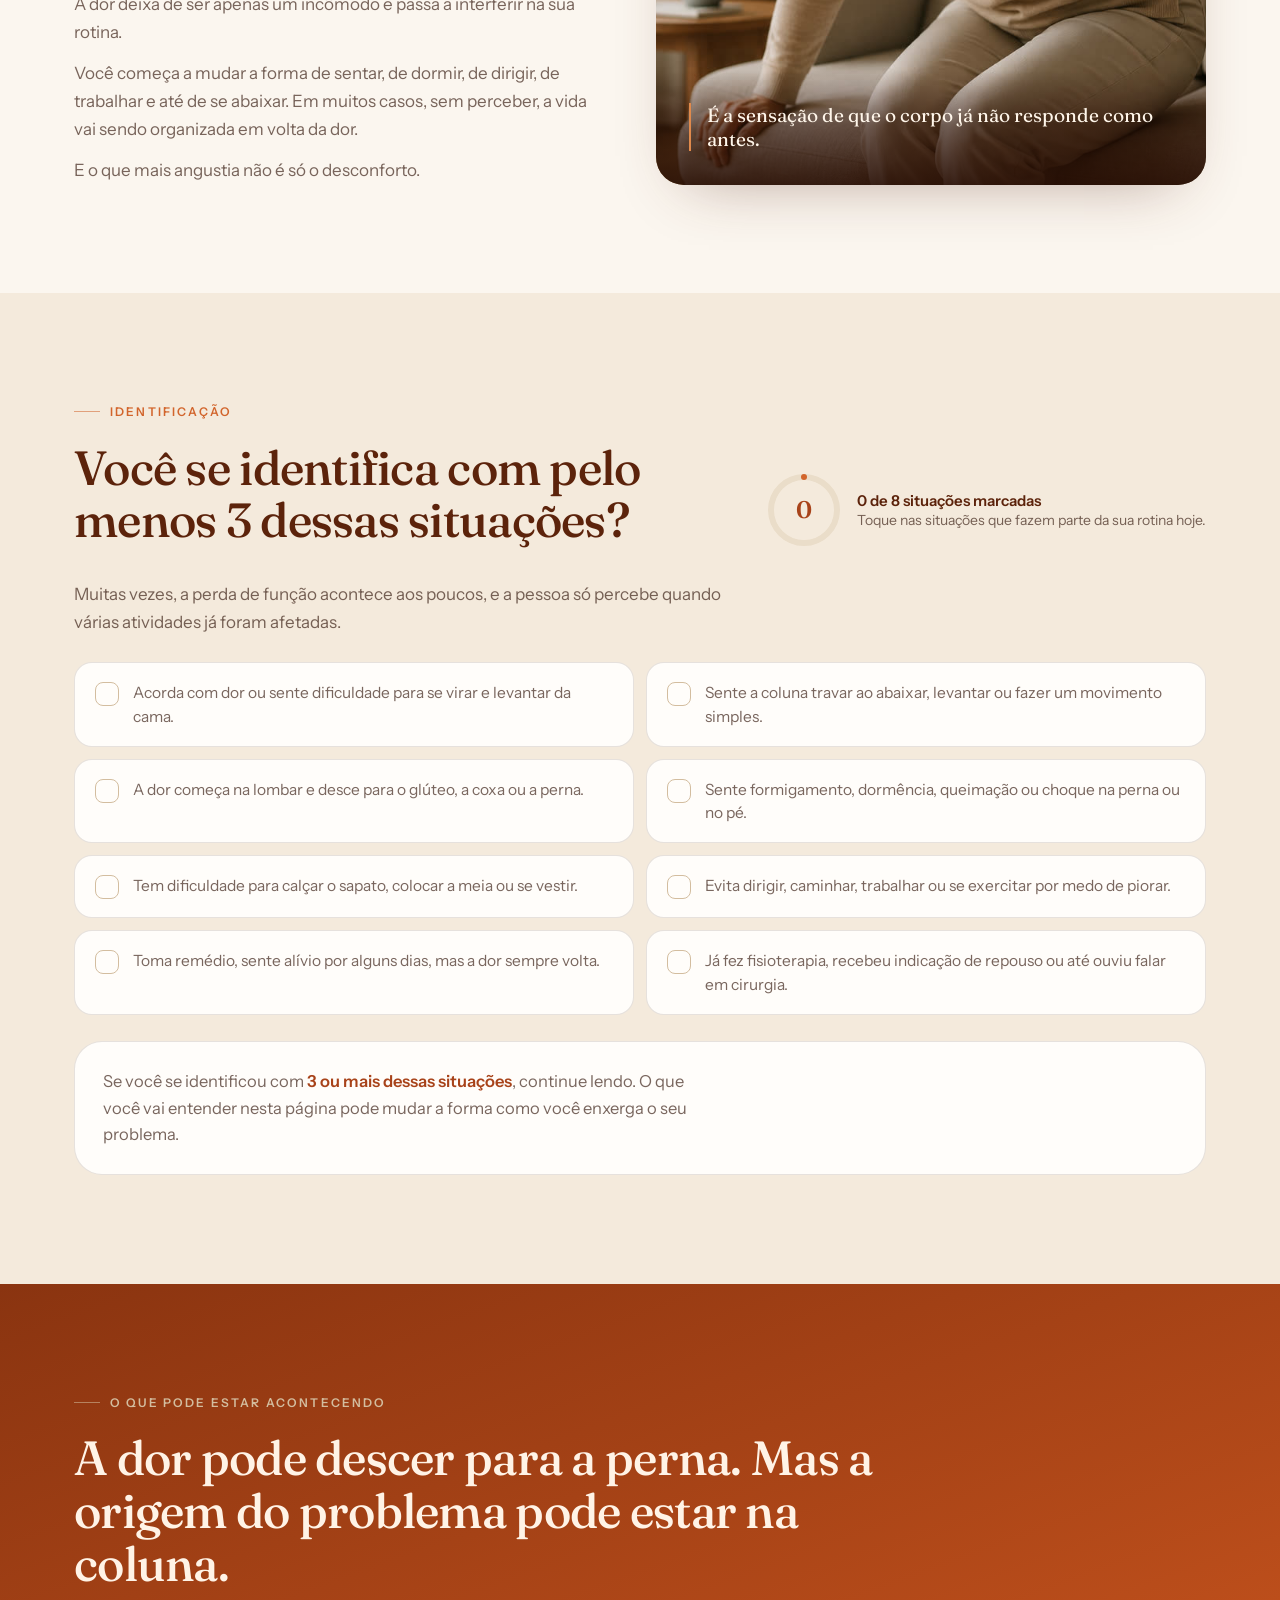
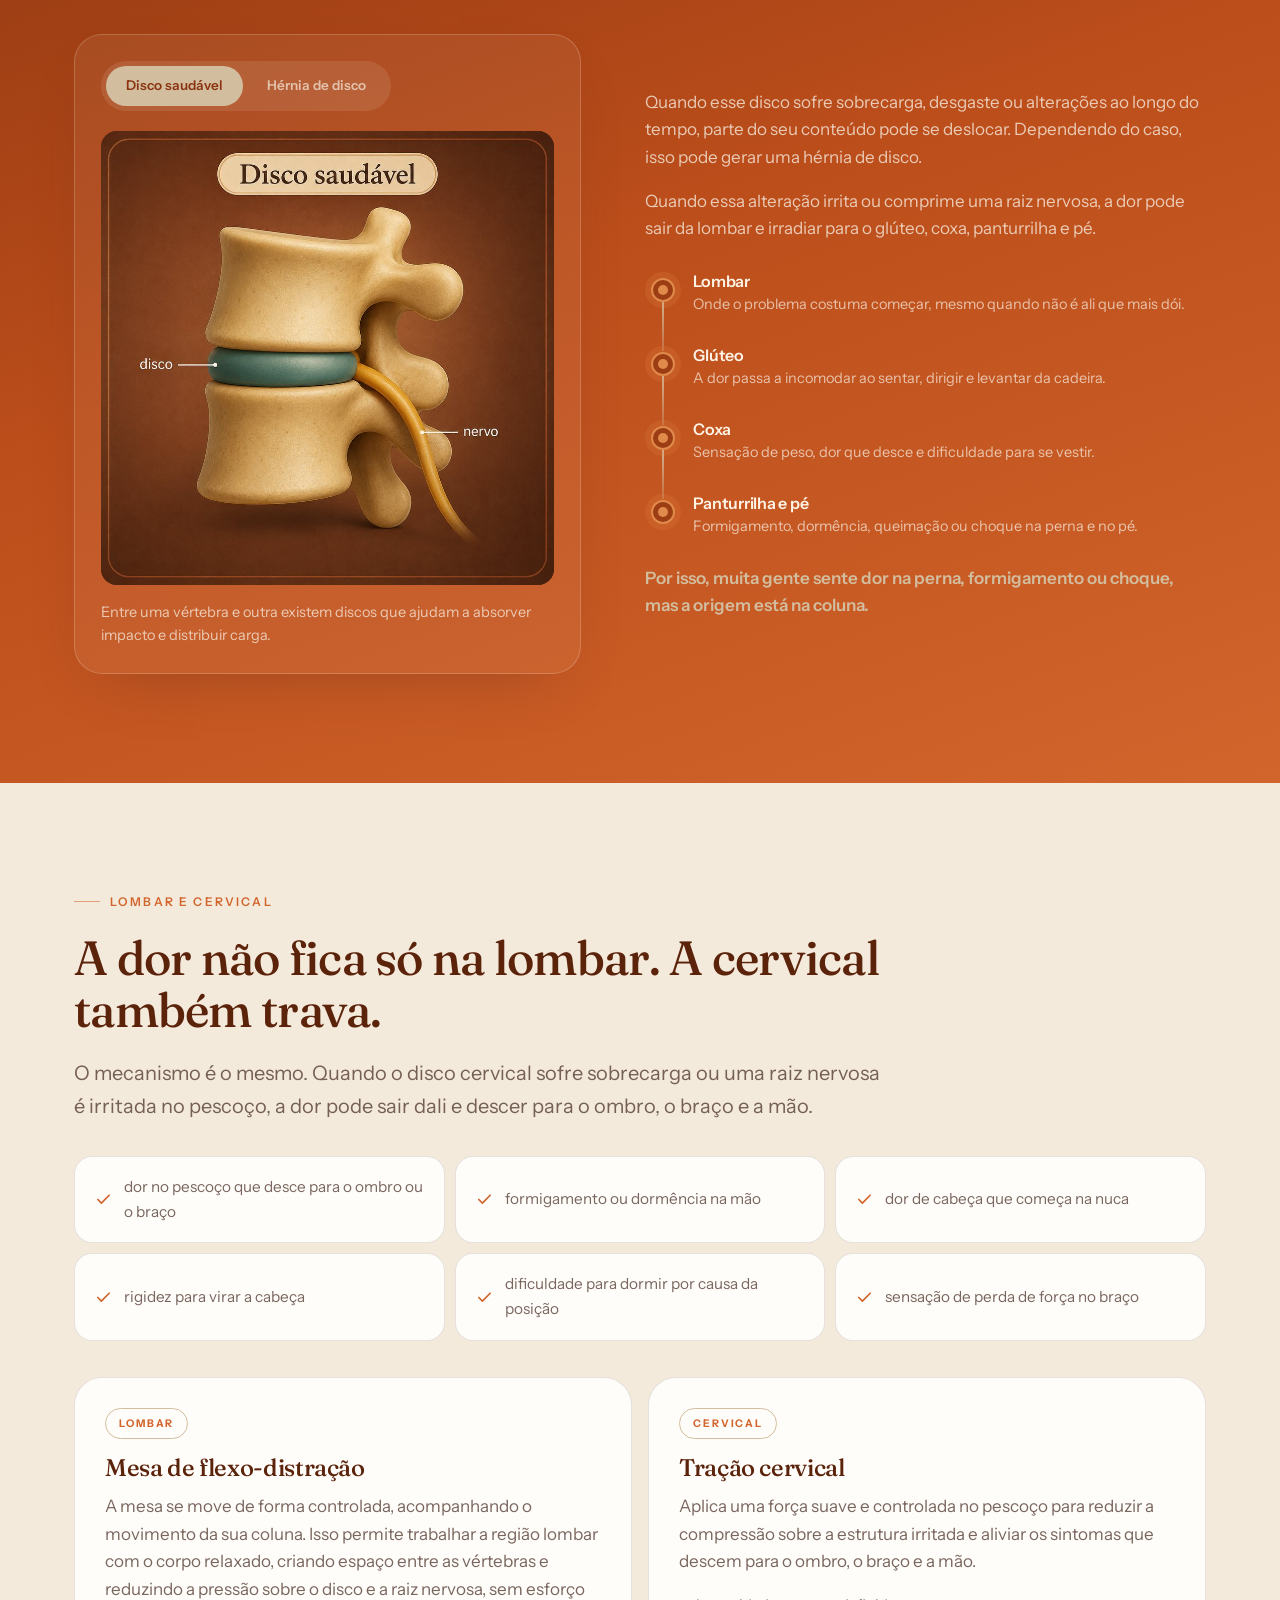
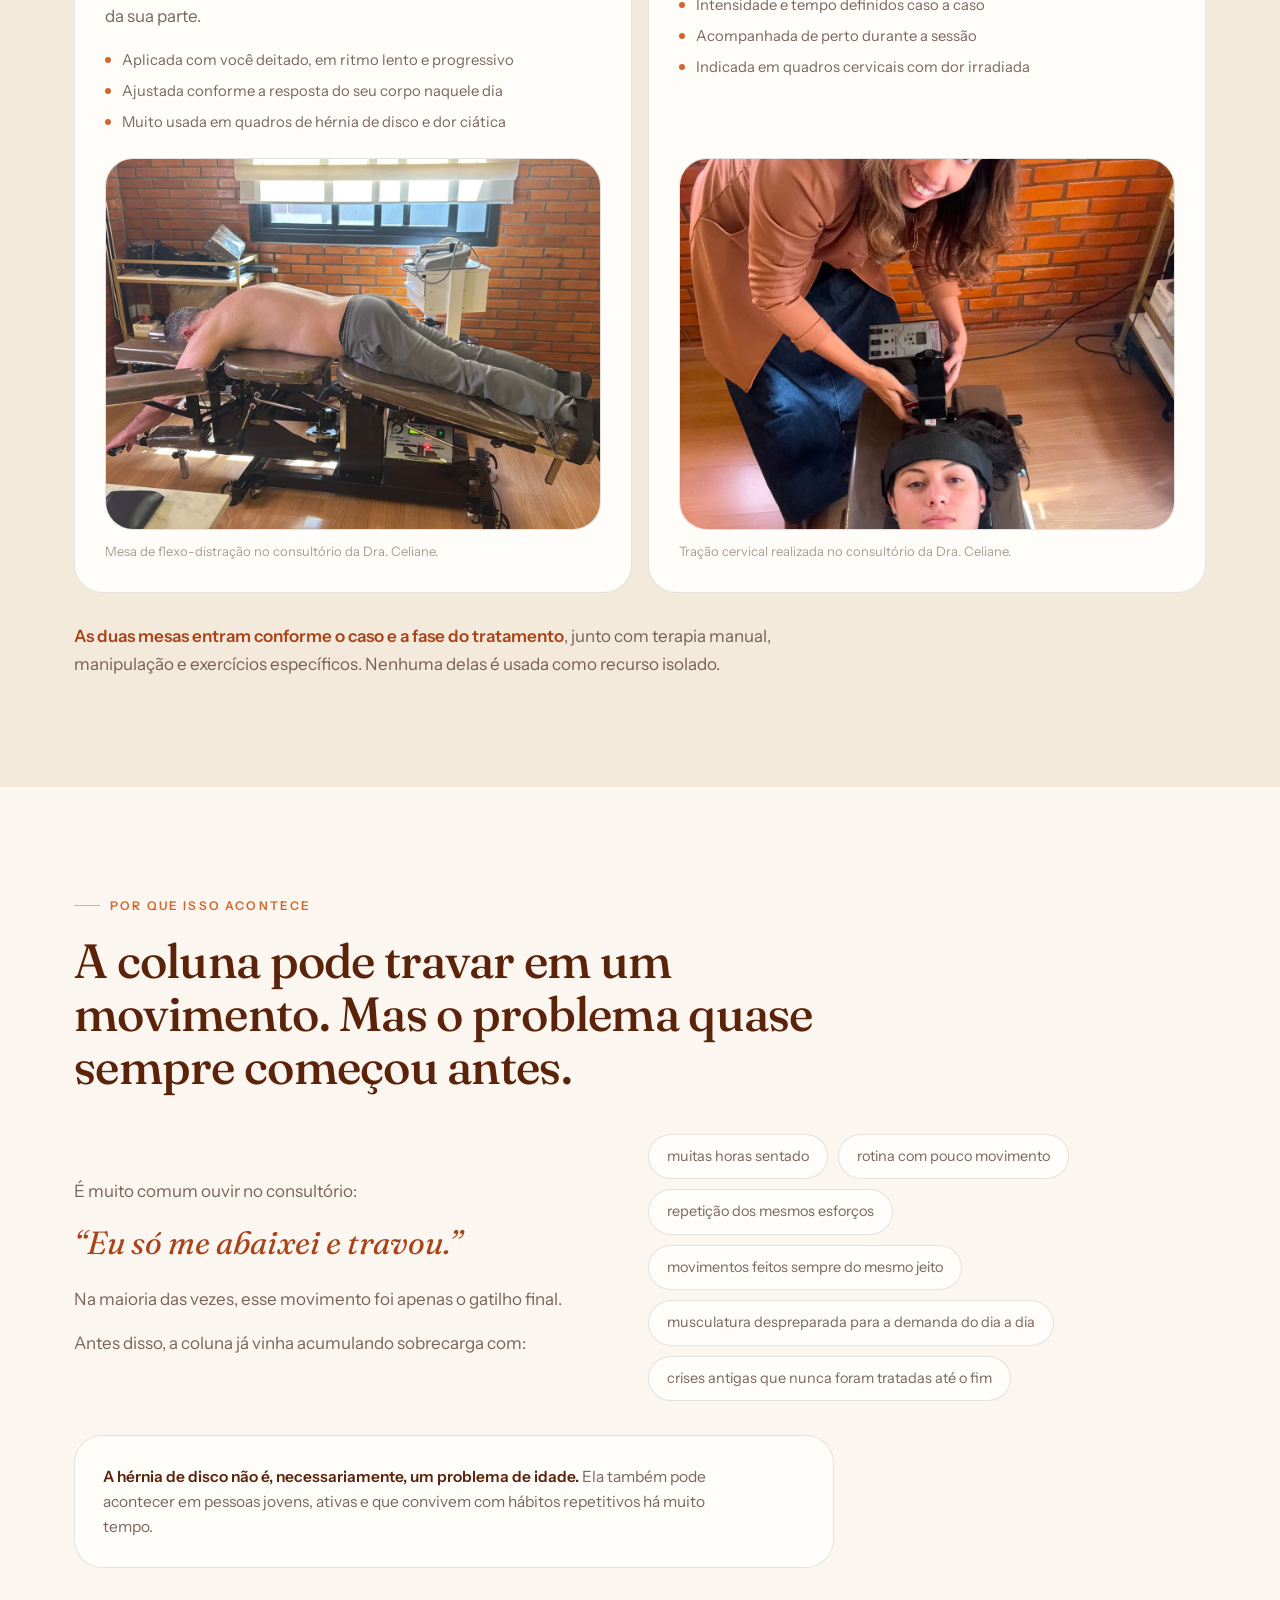
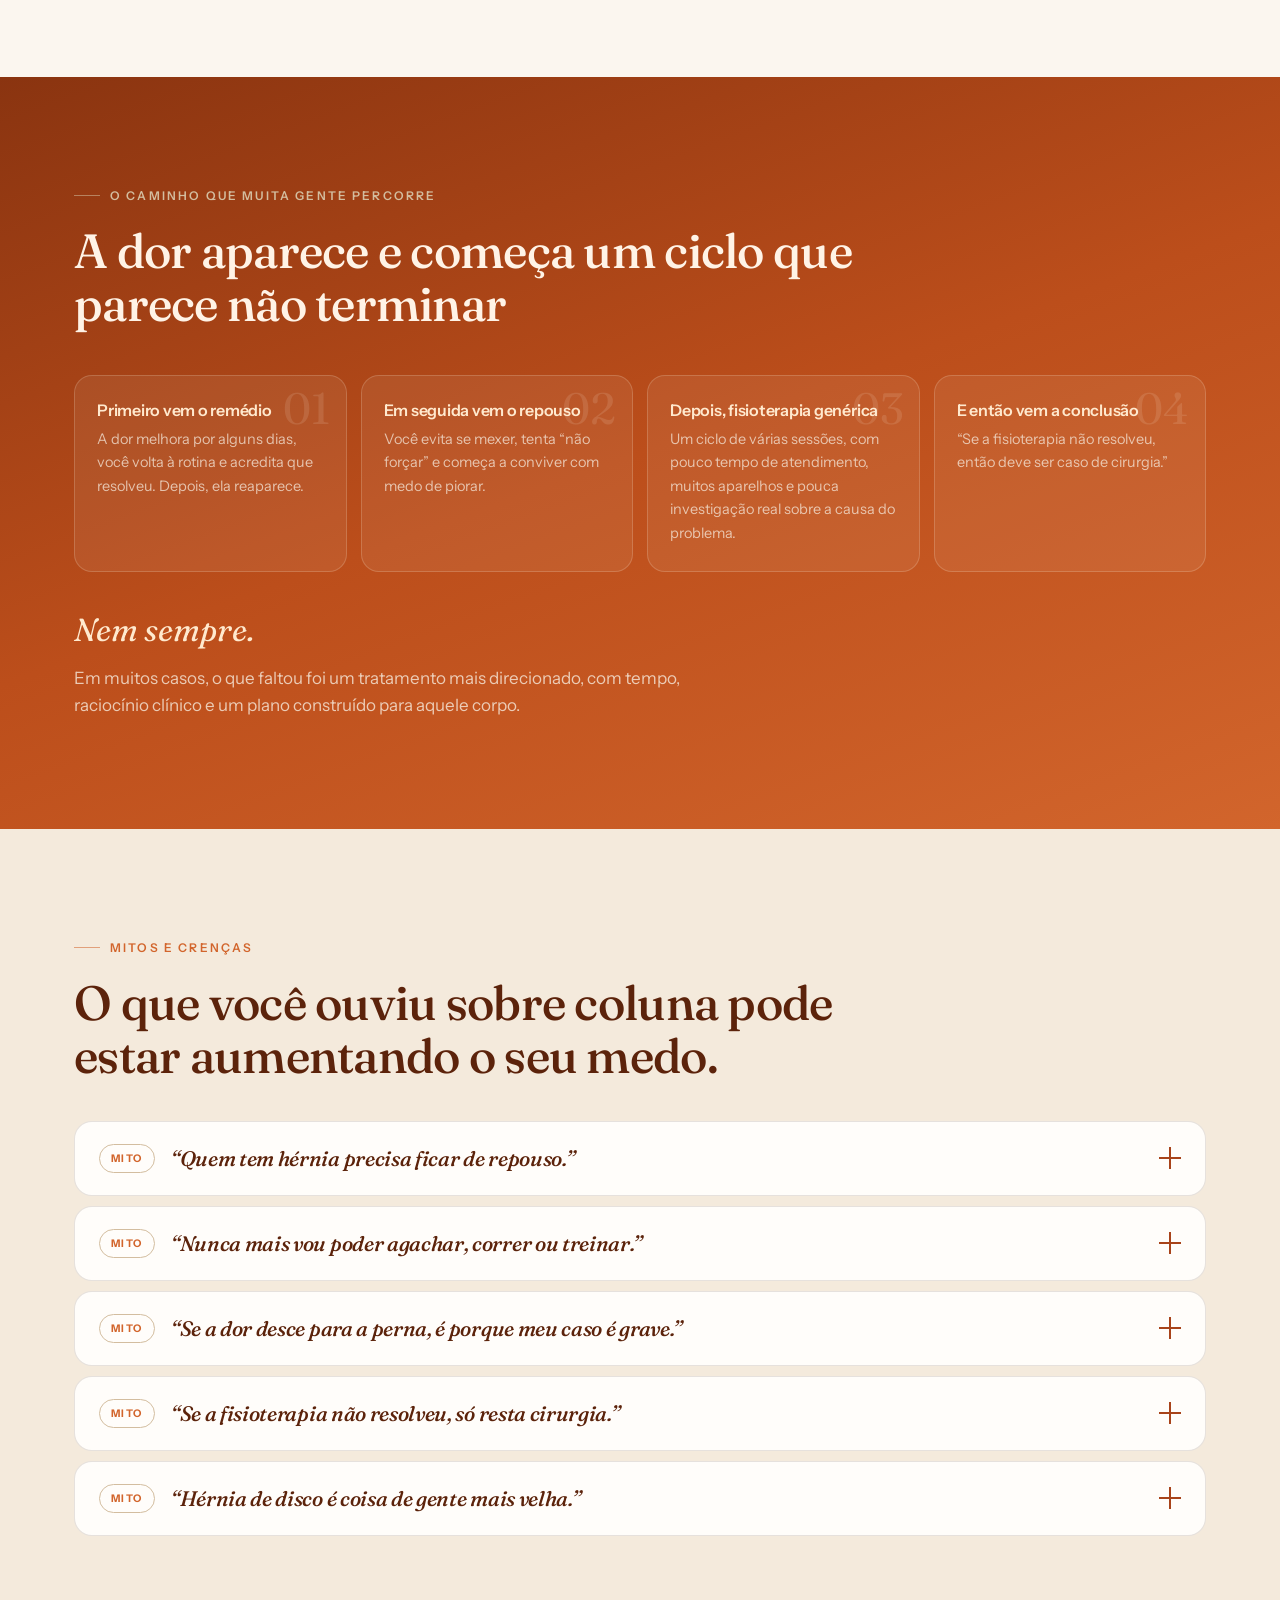
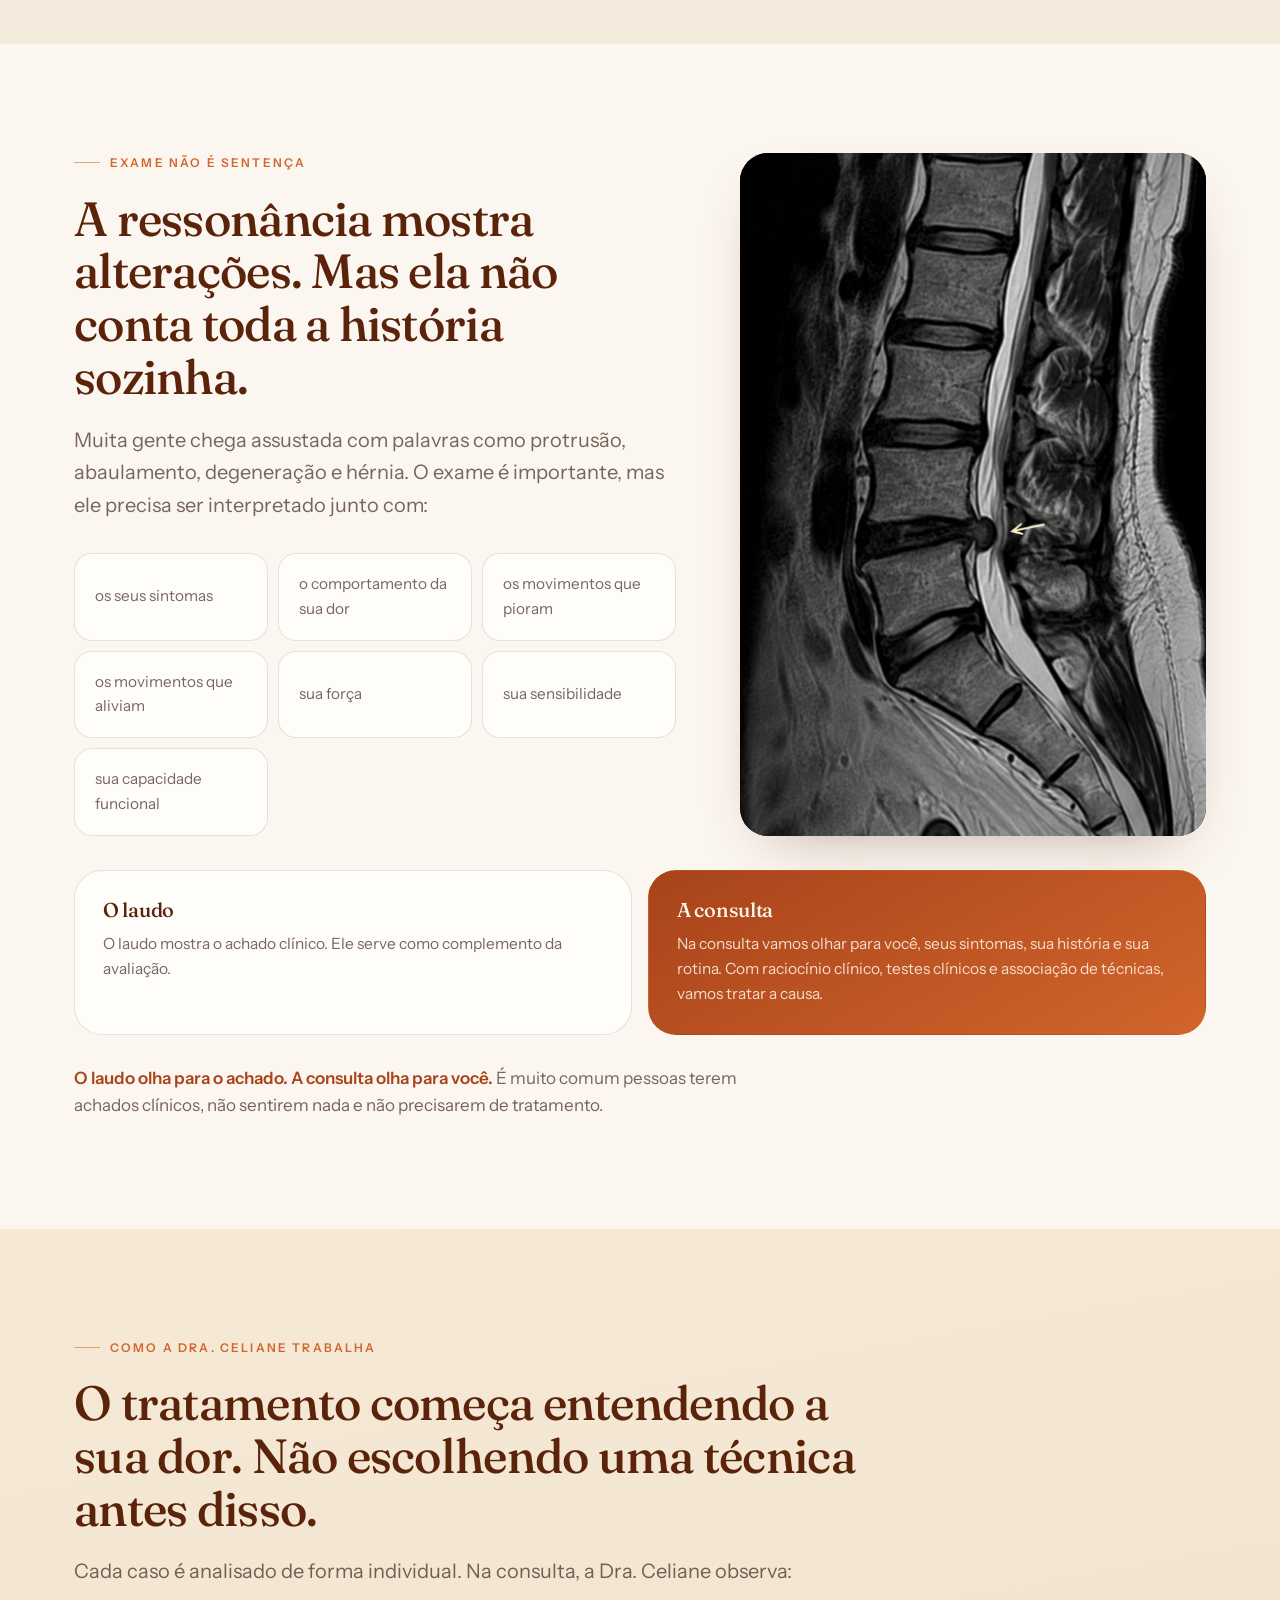
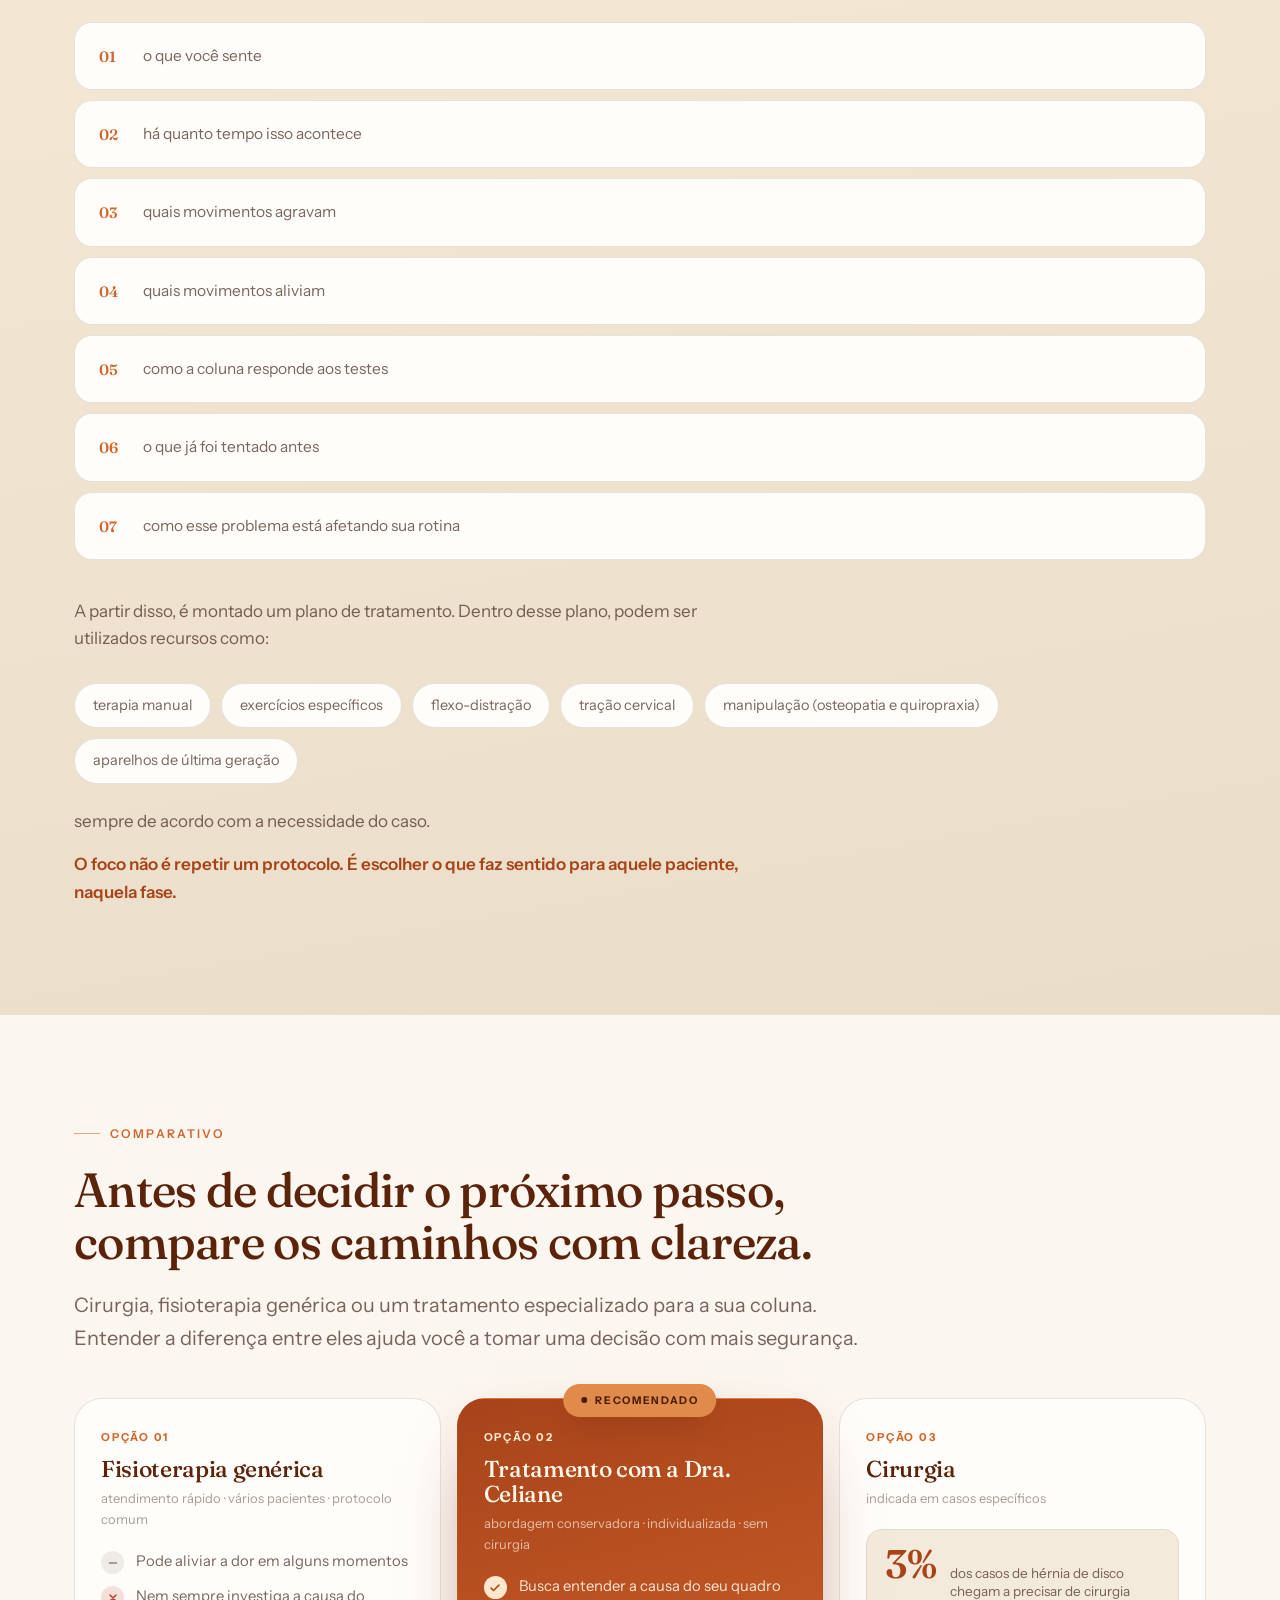
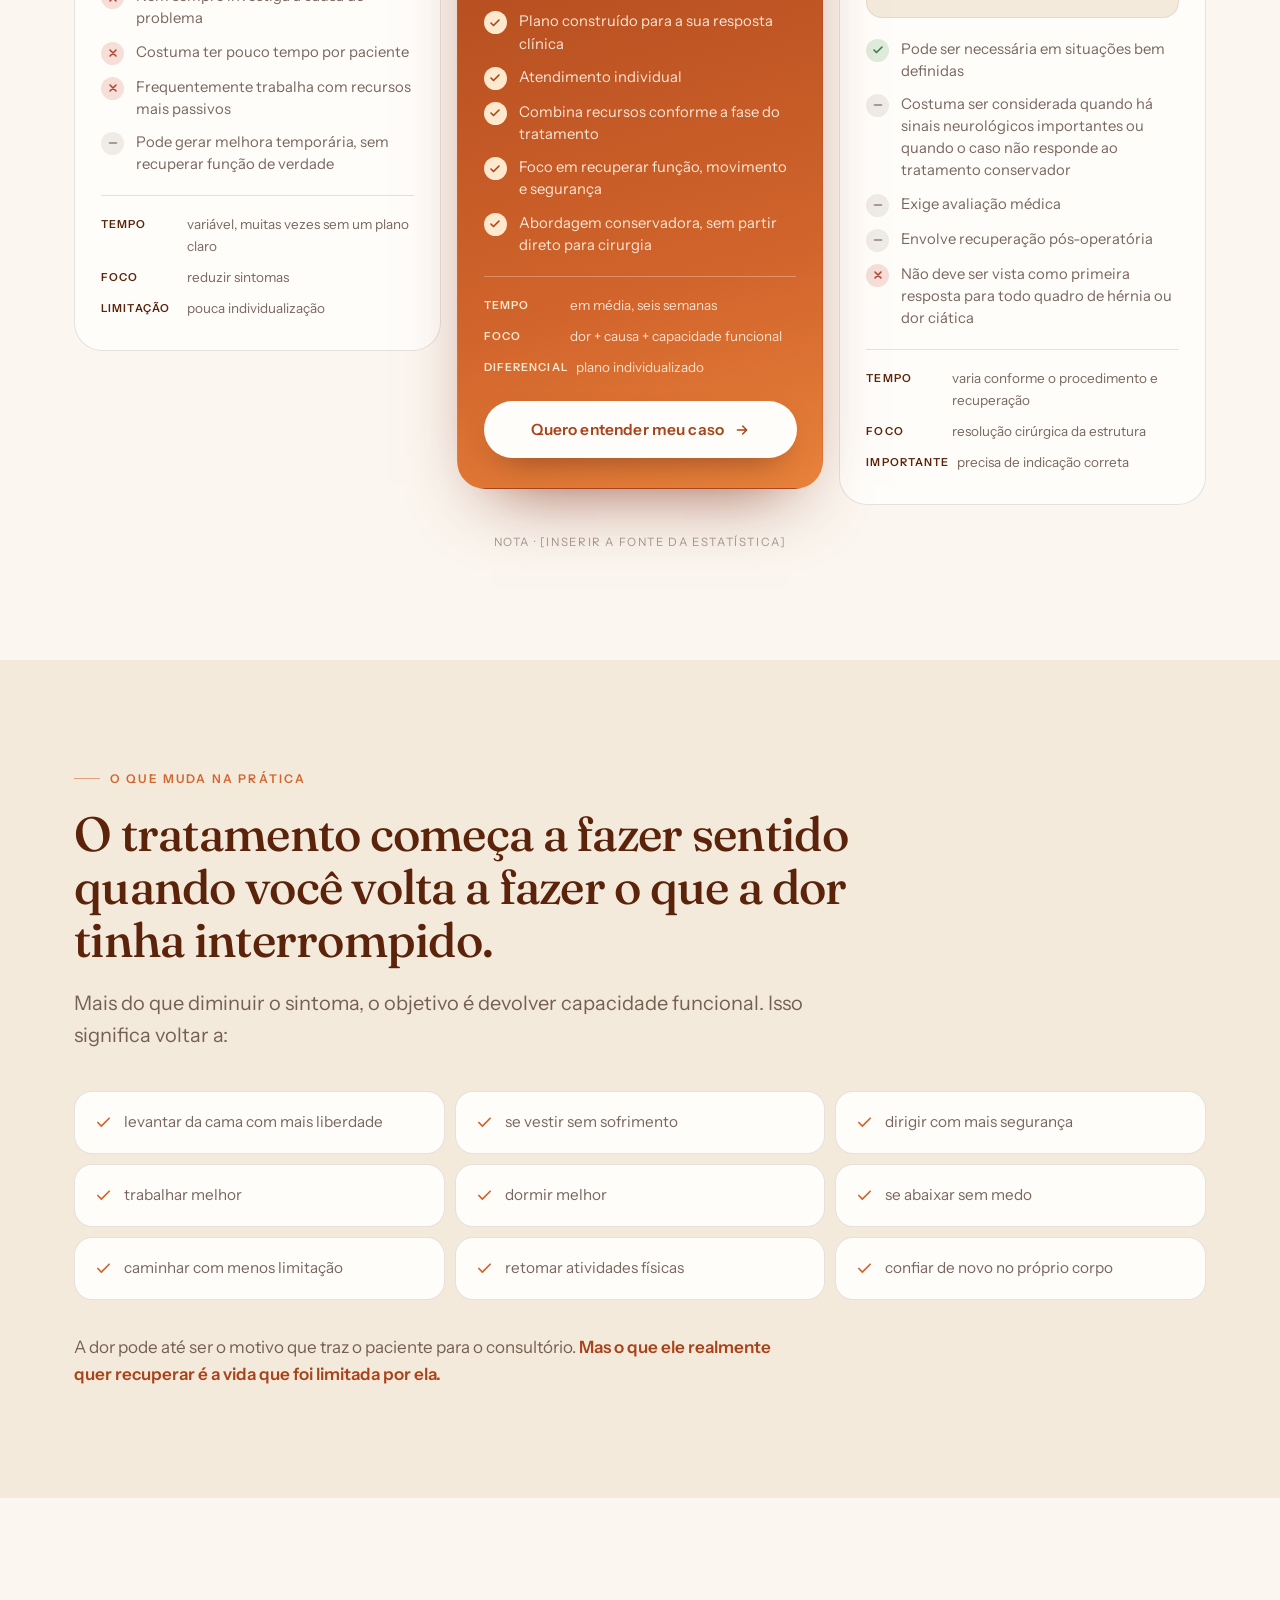
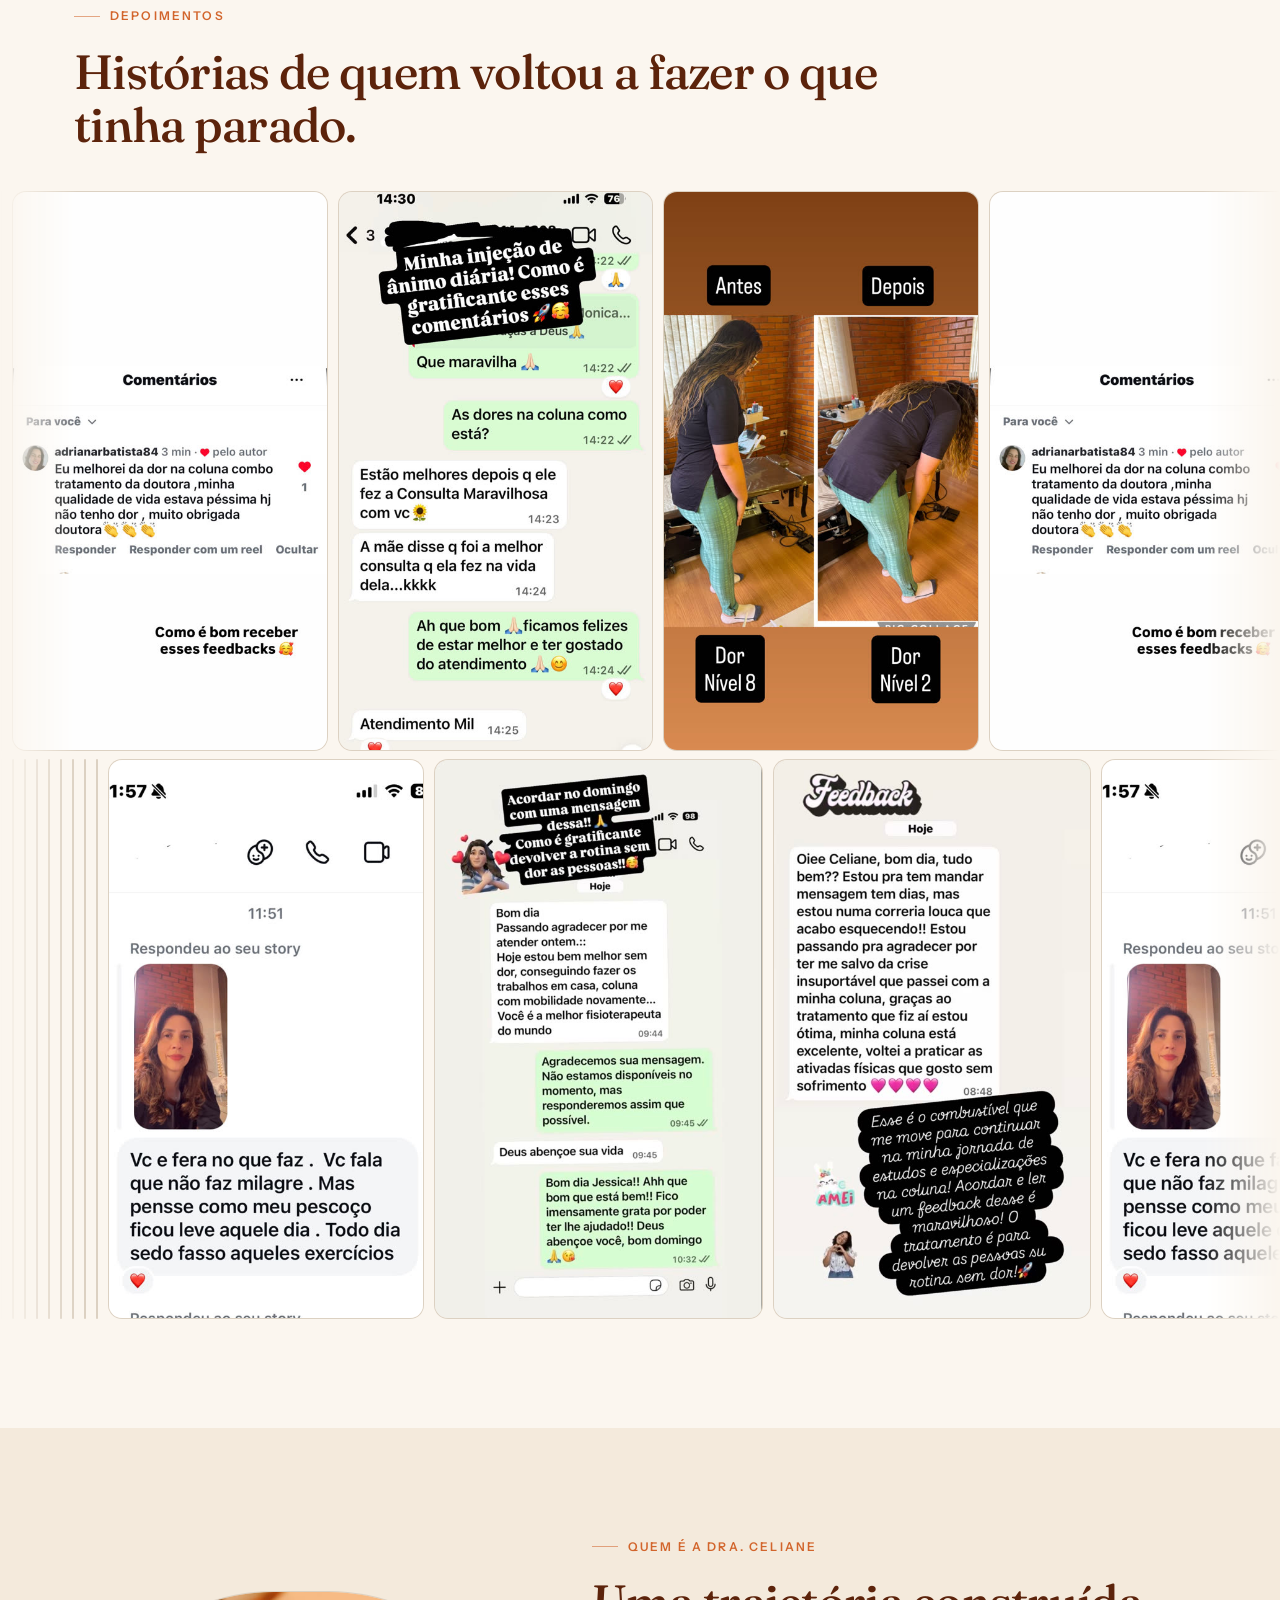
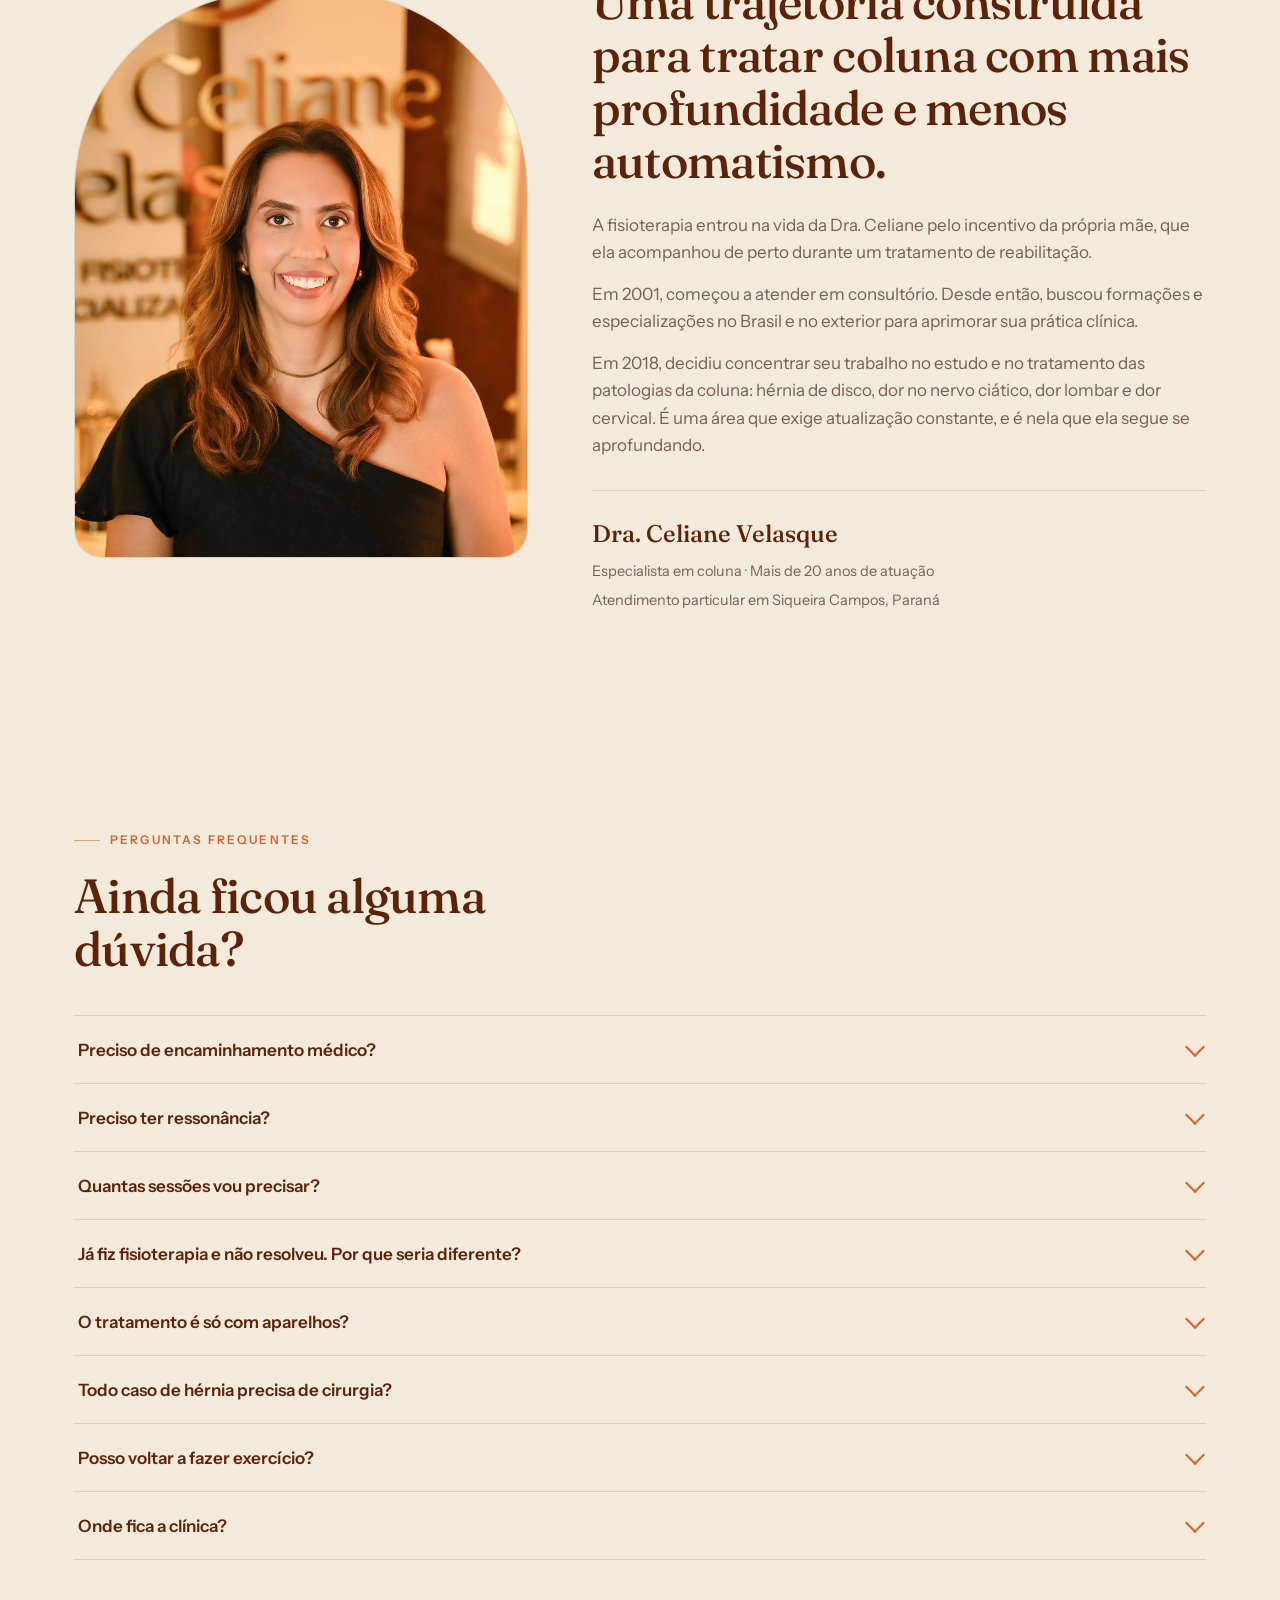
==== commit 13c5fc5a: "Separa os depoimentos por profissional nas paginas da Celiane e da Isabelita Celiane fica com os dep" ====
--- a/dra-celiane.html
+++ b/dra-celiane.html
@@ -508,34 +508,44 @@
     <div class="depo-mosaico" role="region" aria-label="Depoimentos de pacientes">
   <div class="depo-linha">
     <div class="depo-trilha">
-      <img src="assets/images/depoimentos/depoimento-01.jpg" alt="Depoimento de paciente do Espaço Velasque" loading="lazy" class="depo-larga">
-      <img src="assets/images/depoimentos/depoimento-02.jpg" alt="Depoimento de paciente do Espaço Velasque" loading="lazy">
-      <img src="assets/images/depoimentos/depoimento-03.jpg" alt="Depoimento de paciente do Espaço Velasque" loading="lazy">
-      <img src="assets/images/depoimentos/depoimento-04.jpg" alt="Depoimento de paciente do Espaço Velasque" loading="lazy">
-      <img src="assets/images/depoimentos/depoimento-05.jpg" alt="Depoimento de paciente do Espaço Velasque" loading="lazy">
-      <img src="assets/images/depoimentos/depoimento-06.jpg" alt="Depoimento de paciente do Espaço Velasque" loading="lazy">
-      <img src="assets/images/depoimentos/depoimento-07.jpg" alt="Depoimento de paciente do Espaço Velasque" loading="lazy" class="depo-larga">
-      <img src="assets/images/depoimentos/depoimento-01.jpg" alt="" aria-hidden="true" loading="lazy" class="depo-larga">
+      <img src="assets/images/depoimentos/depoimento-02.jpg" alt="Depoimento de paciente da Dra. Celiane: antes e depois com a dor caindo de nível 8 para nível 2" loading="lazy">
+      <img src="assets/images/depoimentos/depoimento-04.jpg" alt="Depoimento de paciente da Dra. Celiane sobre a melhora da dor na coluna" loading="lazy">
+      <img src="assets/images/depoimentos/depoimento-05.jpg" alt="Depoimento de paciente da Dra. Celiane sobre a melhora das dores na coluna depois da consulta" loading="lazy">
       <img src="assets/images/depoimentos/depoimento-02.jpg" alt="" aria-hidden="true" loading="lazy">
-      <img src="assets/images/depoimentos/depoimento-03.jpg" alt="" aria-hidden="true" loading="lazy">
       <img src="assets/images/depoimentos/depoimento-04.jpg" alt="" aria-hidden="true" loading="lazy">
       <img src="assets/images/depoimentos/depoimento-05.jpg" alt="" aria-hidden="true" loading="lazy">
-      <img src="assets/images/depoimentos/depoimento-06.jpg" alt="" aria-hidden="true" loading="lazy">
-      <img src="assets/images/depoimentos/depoimento-07.jpg" alt="" aria-hidden="true" loading="lazy" class="depo-larga">
+      <img src="assets/images/depoimentos/depoimento-02.jpg" alt="" aria-hidden="true" loading="lazy">
+      <img src="assets/images/depoimentos/depoimento-04.jpg" alt="" aria-hidden="true" loading="lazy">
+      <img src="assets/images/depoimentos/depoimento-05.jpg" alt="" aria-hidden="true" loading="lazy">
+      <img src="assets/images/depoimentos/depoimento-02.jpg" alt="" aria-hidden="true" loading="lazy">
+      <img src="assets/images/depoimentos/depoimento-04.jpg" alt="" aria-hidden="true" loading="lazy">
+      <img src="assets/images/depoimentos/depoimento-05.jpg" alt="" aria-hidden="true" loading="lazy">
+      <img src="assets/images/depoimentos/depoimento-02.jpg" alt="" aria-hidden="true" loading="lazy">
+      <img src="assets/images/depoimentos/depoimento-04.jpg" alt="" aria-hidden="true" loading="lazy">
+      <img src="assets/images/depoimentos/depoimento-05.jpg" alt="" aria-hidden="true" loading="lazy">
+      <img src="assets/images/depoimentos/depoimento-02.jpg" alt="" aria-hidden="true" loading="lazy">
+      <img src="assets/images/depoimentos/depoimento-04.jpg" alt="" aria-hidden="true" loading="lazy">
+      <img src="assets/images/depoimentos/depoimento-05.jpg" alt="" aria-hidden="true" loading="lazy">
     </div>
   </div>
   <div class="depo-linha">
     <div class="depo-trilha depo-trilha--reversa">
-      <img src="assets/images/depoimentos/depoimento-08.jpg" alt="Depoimento de paciente do Espaço Velasque" loading="lazy">
-      <img src="assets/images/depoimentos/depoimento-09.jpg" alt="Depoimento de paciente do Espaço Velasque" loading="lazy" class="depo-larga">
-      <img src="assets/images/depoimentos/depoimento-10.jpg" alt="Depoimento de paciente do Espaço Velasque" loading="lazy">
-      <img src="assets/images/depoimentos/depoimento-11.jpg" alt="Depoimento de paciente do Espaço Velasque" loading="lazy">
-      <img src="assets/images/depoimentos/depoimento-12.jpg" alt="Depoimento de paciente do Espaço Velasque" loading="lazy">
-      <img src="assets/images/depoimentos/depoimento-13.jpg" alt="Depoimento de paciente do Espaço Velasque" loading="lazy">
-      <img src="assets/images/depoimentos/depoimento-08.jpg" alt="" aria-hidden="true" loading="lazy">
-      <img src="assets/images/depoimentos/depoimento-09.jpg" alt="" aria-hidden="true" loading="lazy" class="depo-larga">
-      <img src="assets/images/depoimentos/depoimento-10.jpg" alt="" aria-hidden="true" loading="lazy">
-      <img src="assets/images/depoimentos/depoimento-11.jpg" alt="" aria-hidden="true" loading="lazy">
+      <img src="assets/images/depoimentos/depoimento-06.jpg" alt="Depoimento de paciente da Dra. Celiane sobre o alívio no pescoço e os exercícios da rotina" loading="lazy">
+      <img src="assets/images/depoimentos/depoimento-12.jpg" alt="Depoimento de paciente da Dra. Celiane sobre voltar às tarefas de casa sem dor e com mobilidade na coluna" loading="lazy">
+      <img src="assets/images/depoimentos/depoimento-13.jpg" alt="Depoimento de paciente da Dra. Celiane sobre a recuperação de uma crise de coluna e a volta às atividades físicas" loading="lazy">
+      <img src="assets/images/depoimentos/depoimento-06.jpg" alt="" aria-hidden="true" loading="lazy">
+      <img src="assets/images/depoimentos/depoimento-12.jpg" alt="" aria-hidden="true" loading="lazy">
+      <img src="assets/images/depoimentos/depoimento-13.jpg" alt="" aria-hidden="true" loading="lazy">
+      <img src="assets/images/depoimentos/depoimento-06.jpg" alt="" aria-hidden="true" loading="lazy">
+      <img src="assets/images/depoimentos/depoimento-12.jpg" alt="" aria-hidden="true" loading="lazy">
+      <img src="assets/images/depoimentos/depoimento-13.jpg" alt="" aria-hidden="true" loading="lazy">
+      <img src="assets/images/depoimentos/depoimento-06.jpg" alt="" aria-hidden="true" loading="lazy">
+      <img src="assets/images/depoimentos/depoimento-12.jpg" alt="" aria-hidden="true" loading="lazy">
+      <img src="assets/images/depoimentos/depoimento-13.jpg" alt="" aria-hidden="true" loading="lazy">
+      <img src="assets/images/depoimentos/depoimento-06.jpg" alt="" aria-hidden="true" loading="lazy">
+      <img src="assets/images/depoimentos/depoimento-12.jpg" alt="" aria-hidden="true" loading="lazy">
+      <img src="assets/images/depoimentos/depoimento-13.jpg" alt="" aria-hidden="true" loading="lazy">
+      <img src="assets/images/depoimentos/depoimento-06.jpg" alt="" aria-hidden="true" loading="lazy">
       <img src="assets/images/depoimentos/depoimento-12.jpg" alt="" aria-hidden="true" loading="lazy">
       <img src="assets/images/depoimentos/depoimento-13.jpg" alt="" aria-hidden="true" loading="lazy">
     </div>
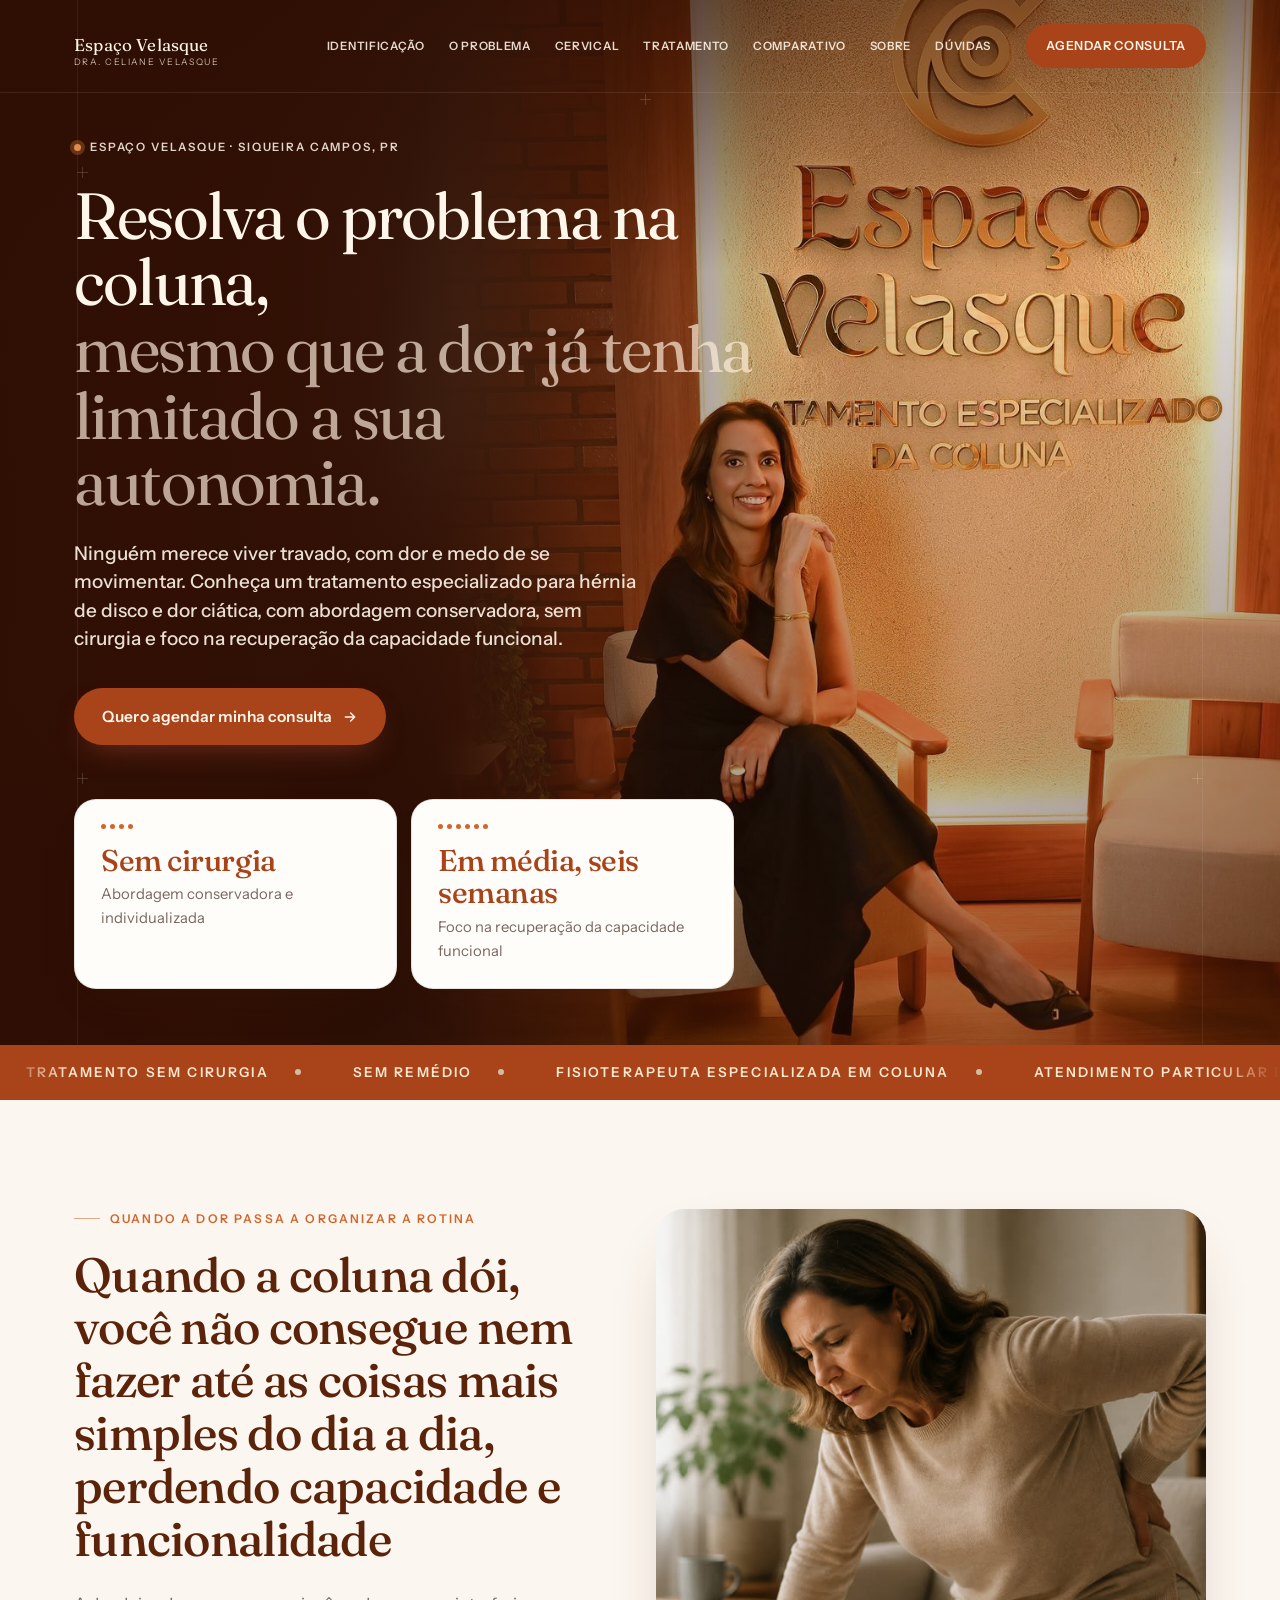
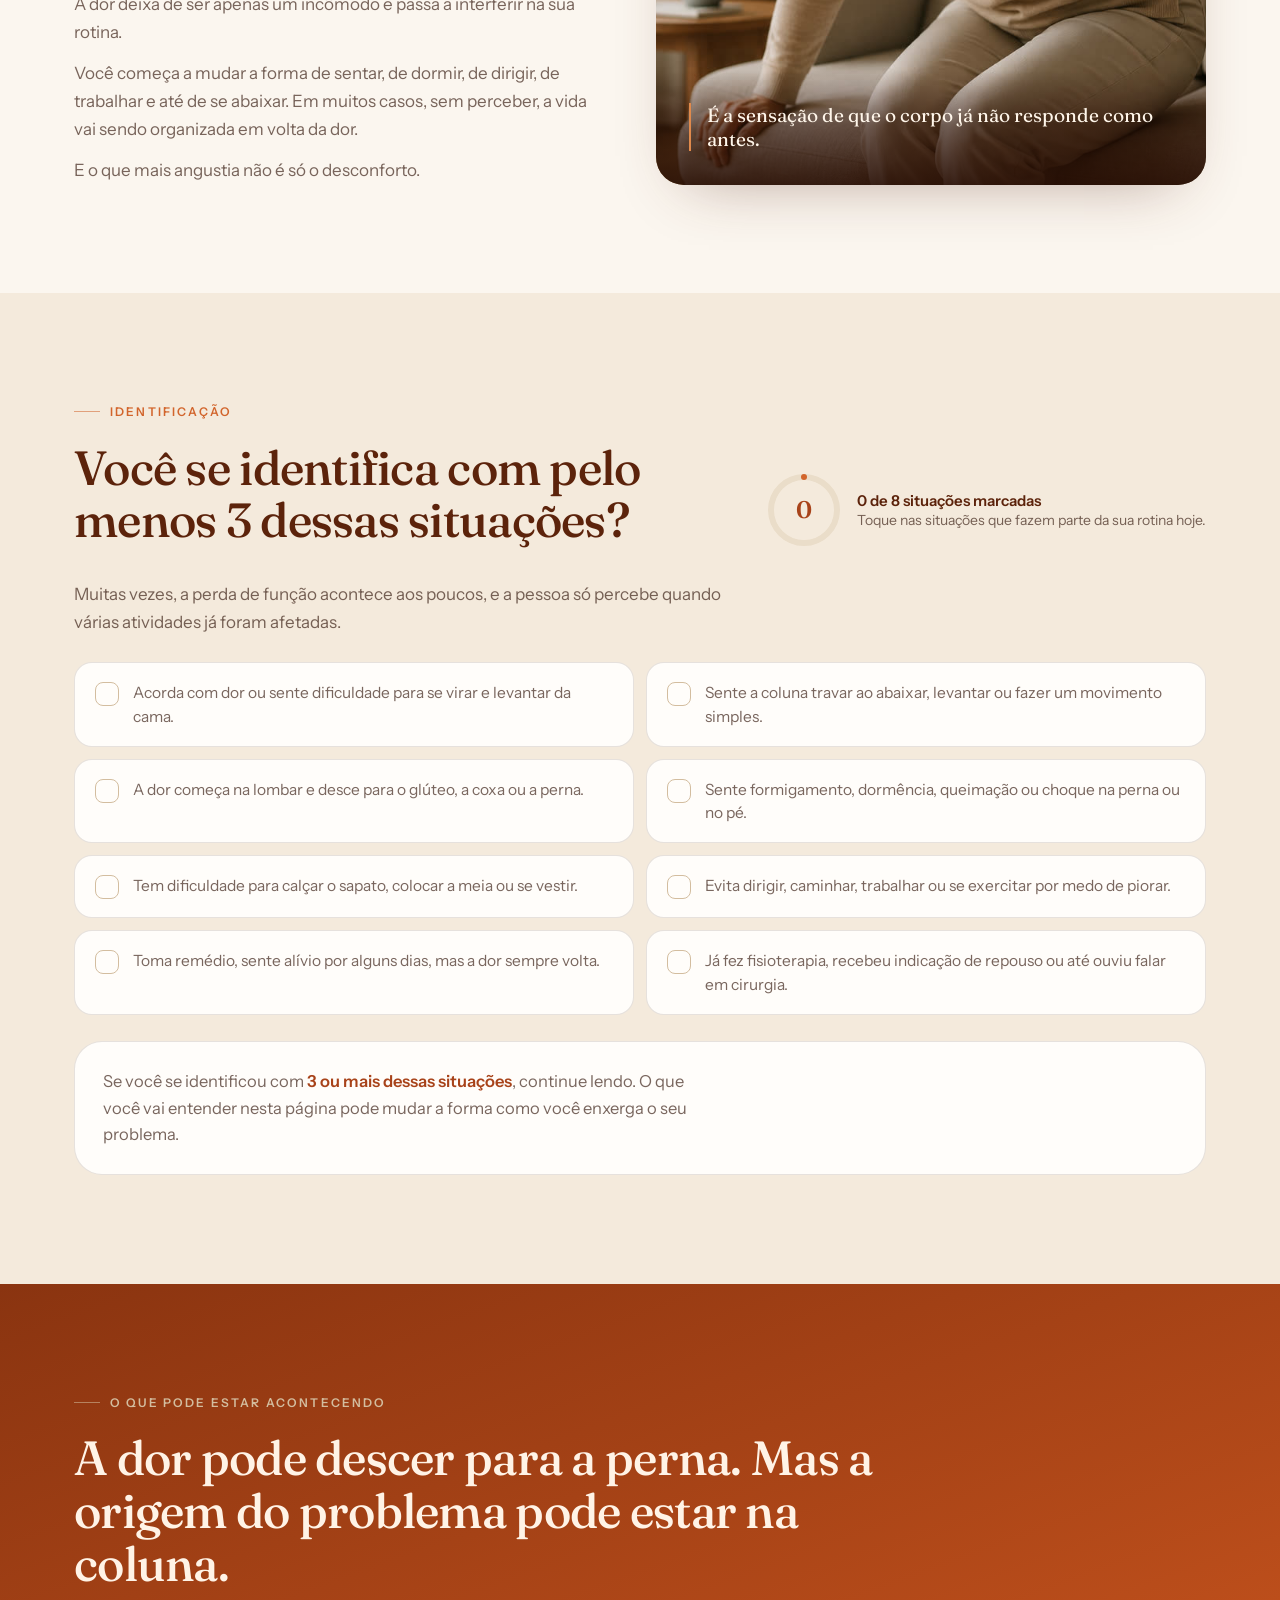
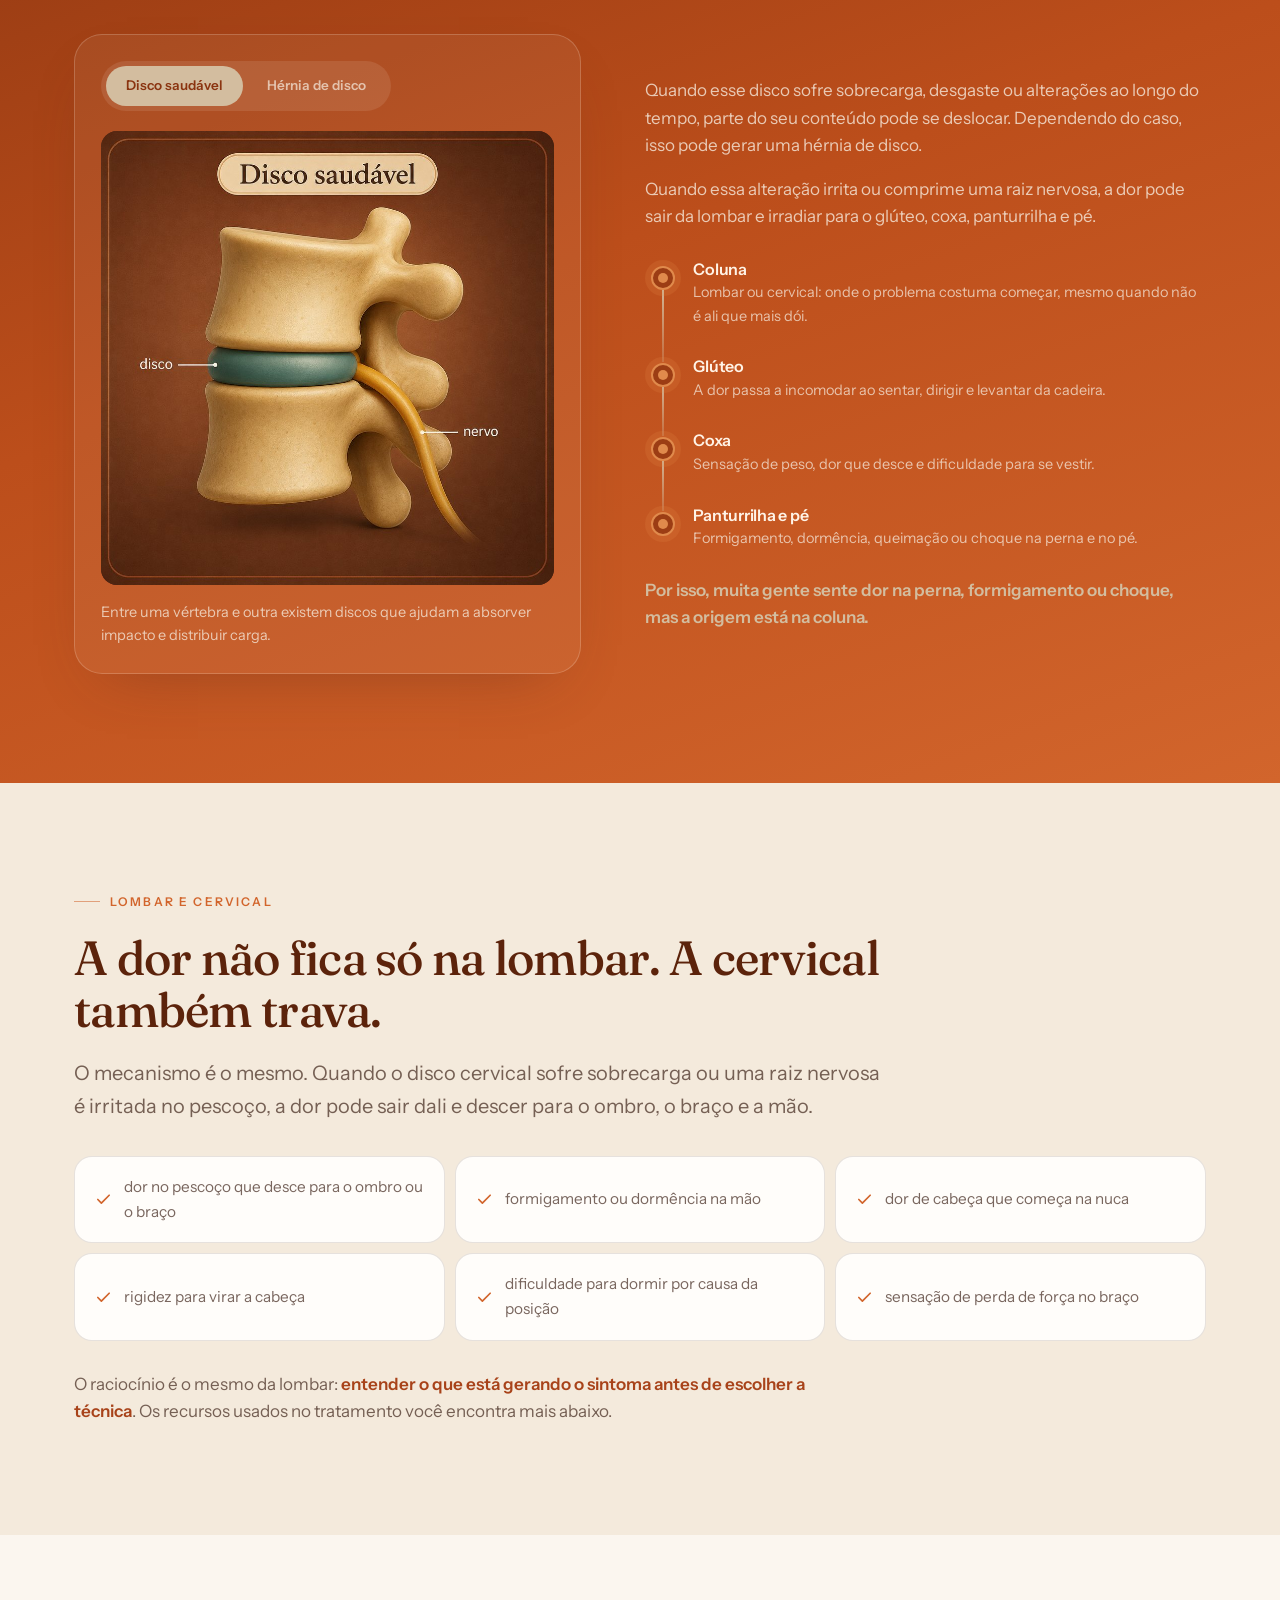
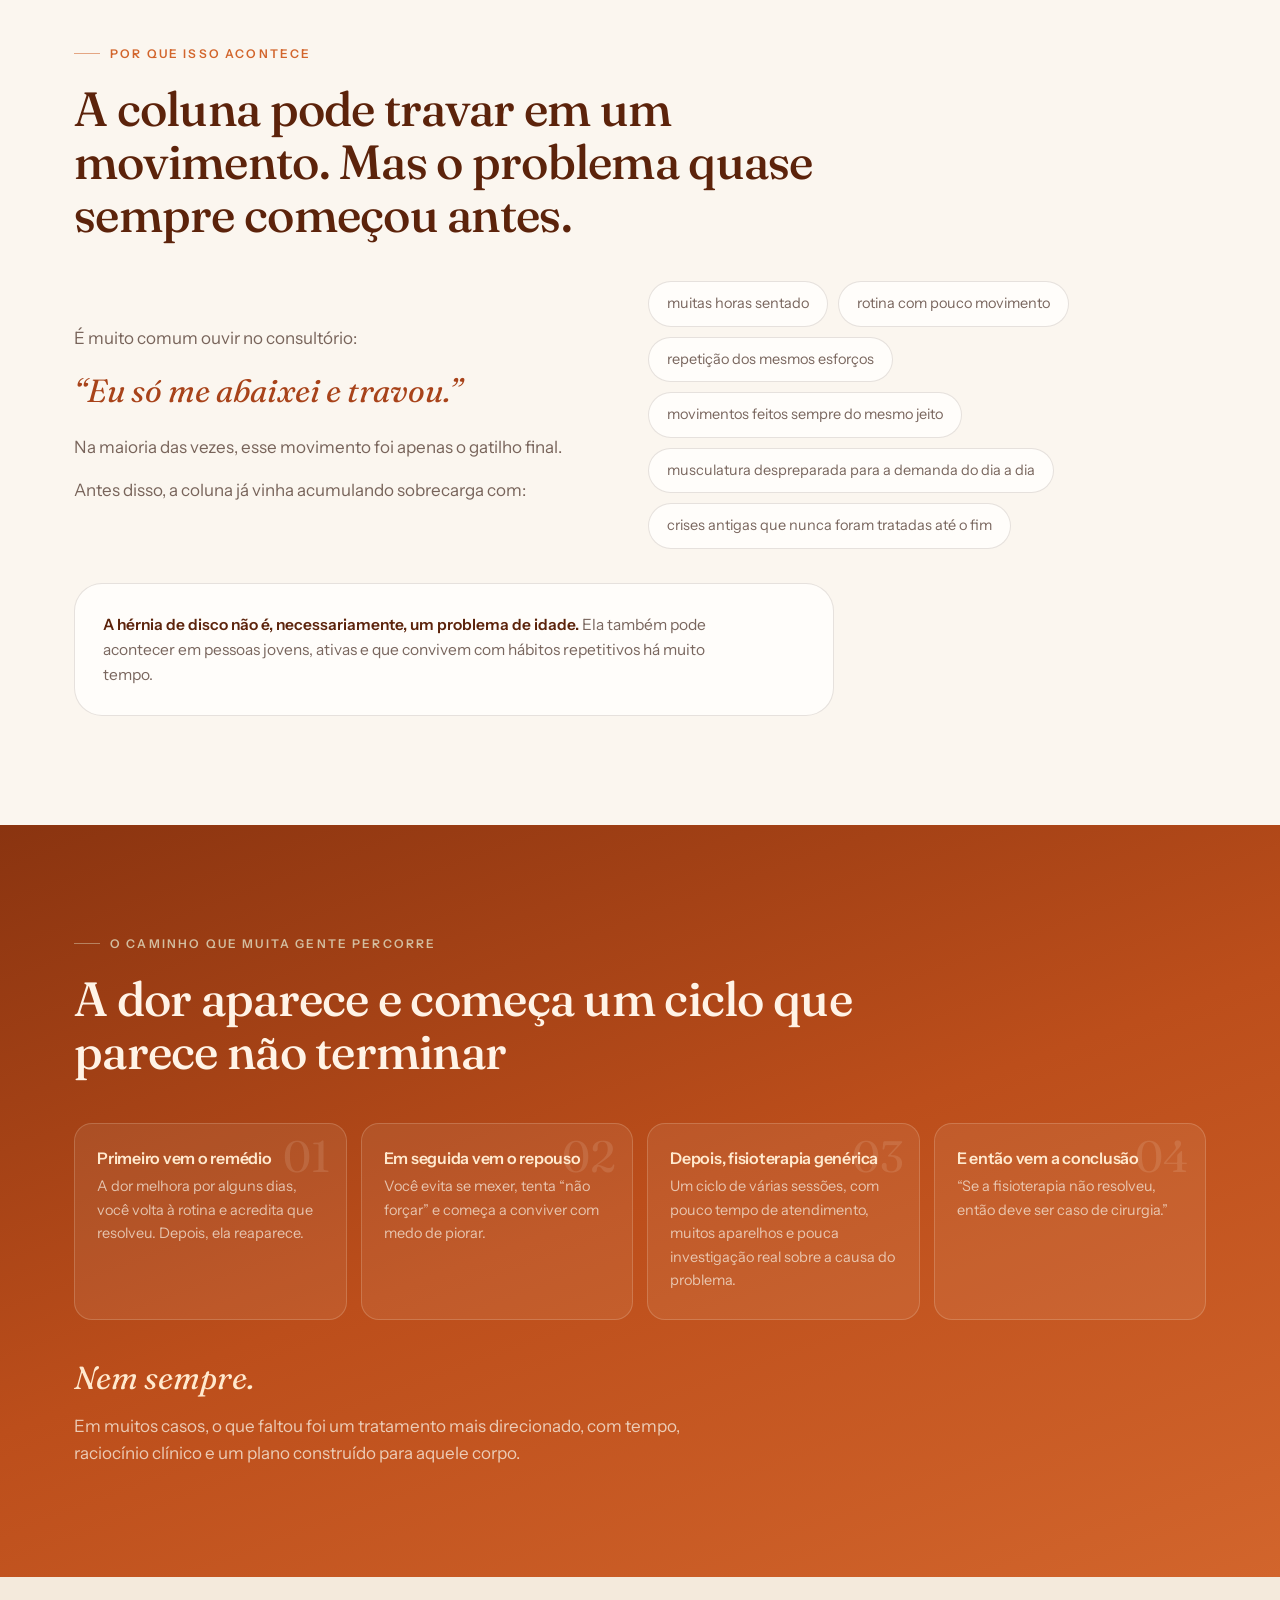
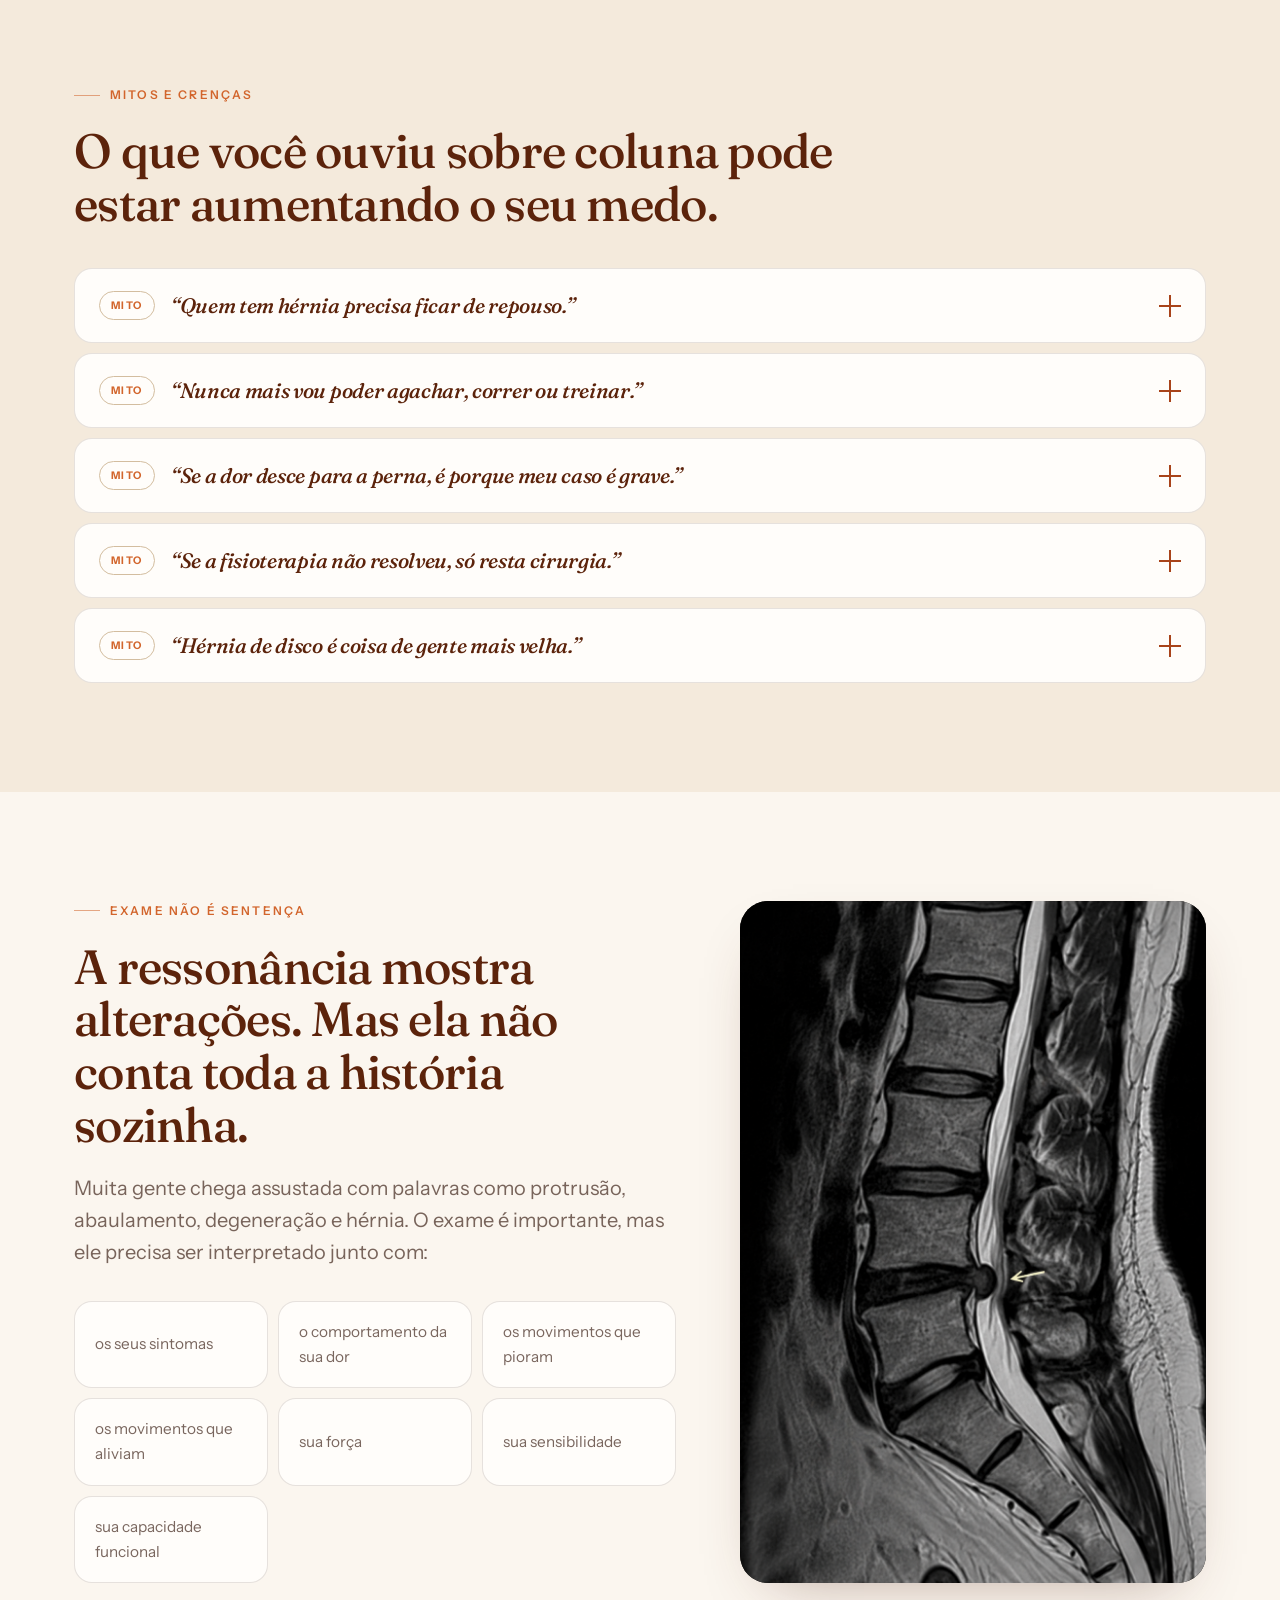
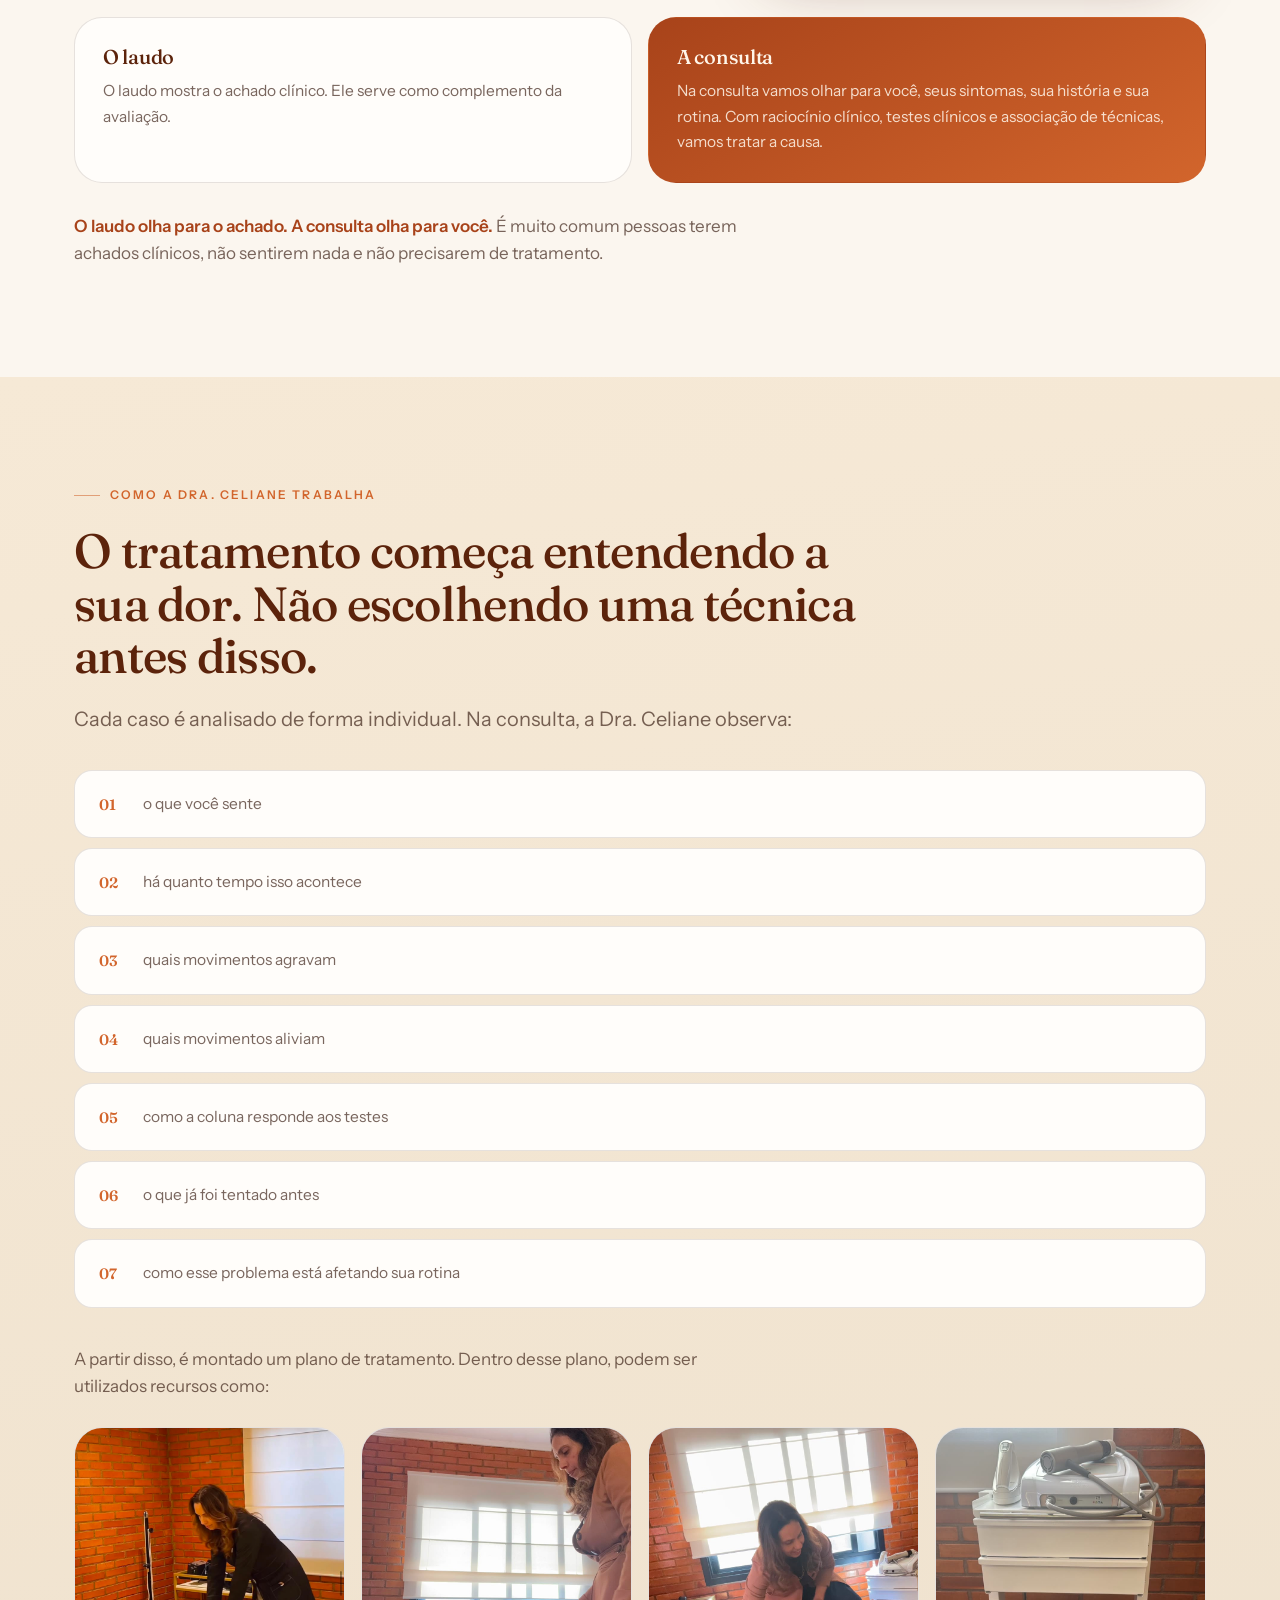
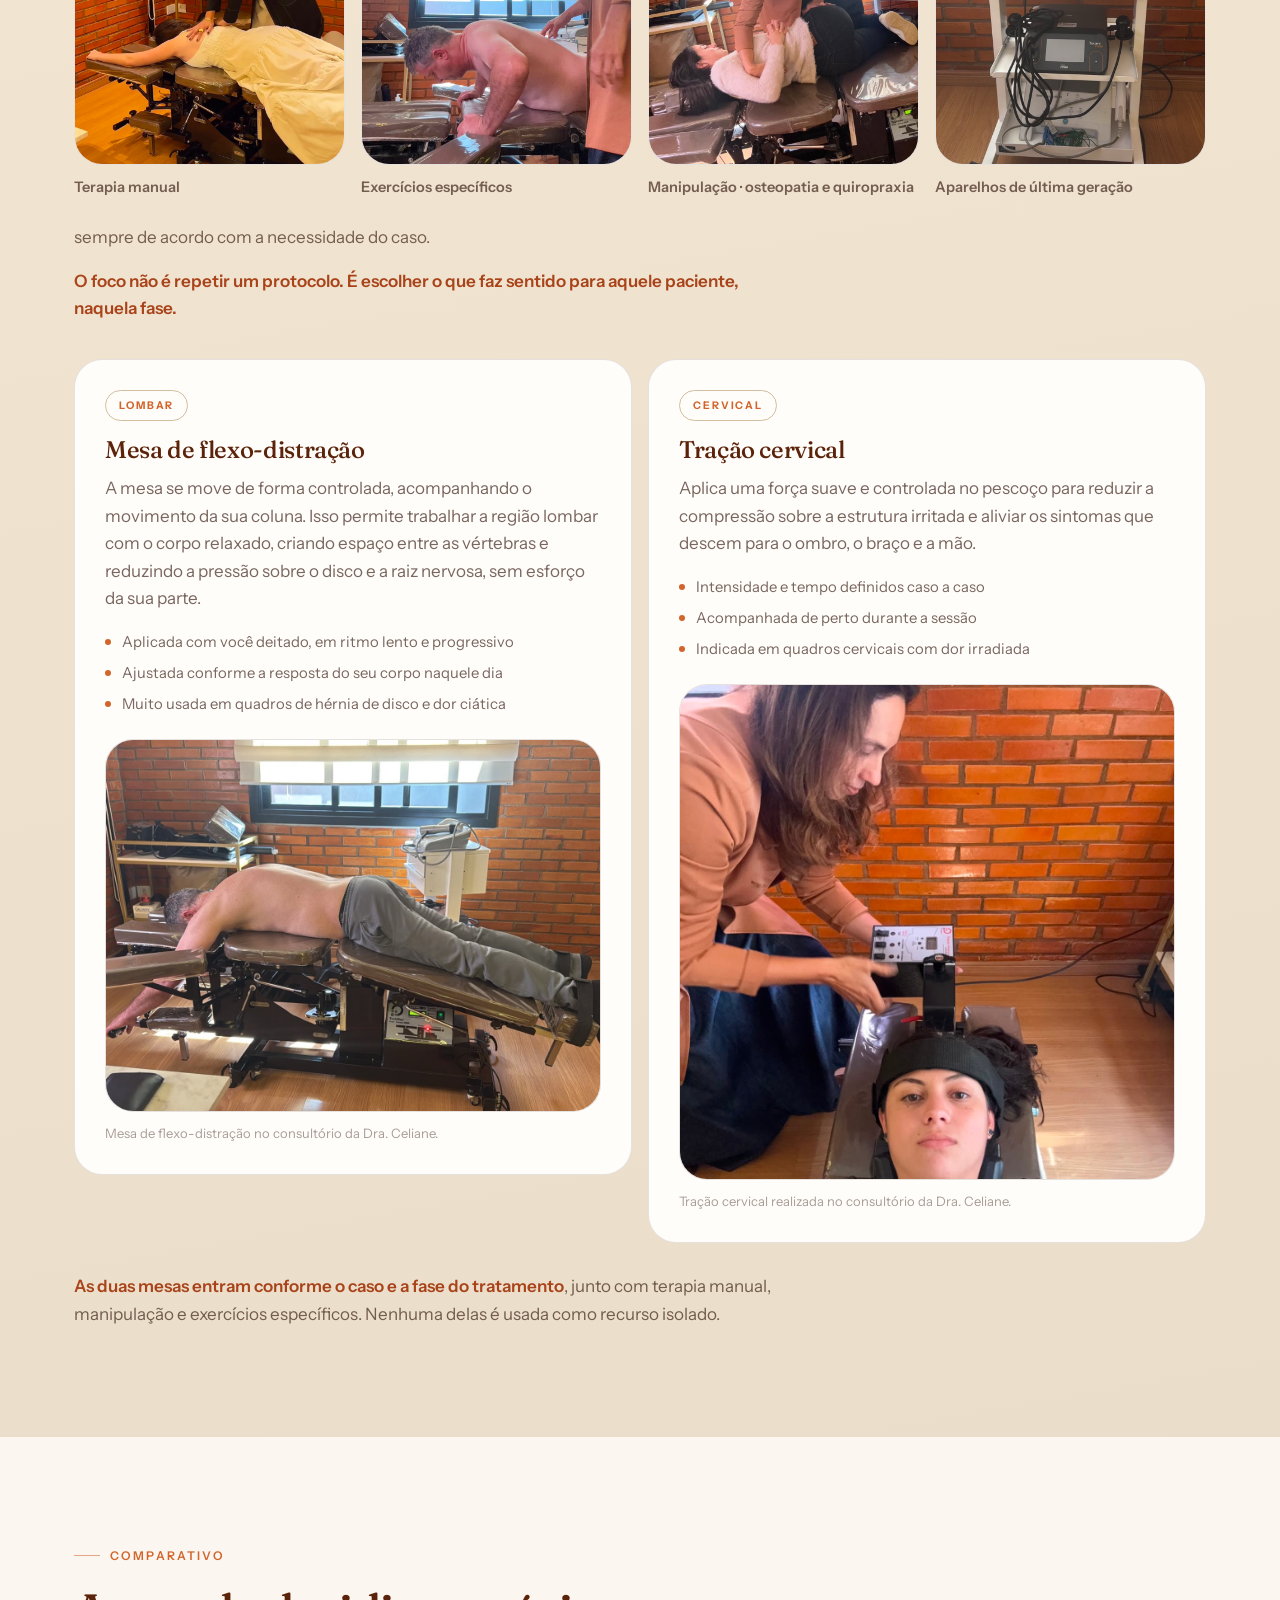
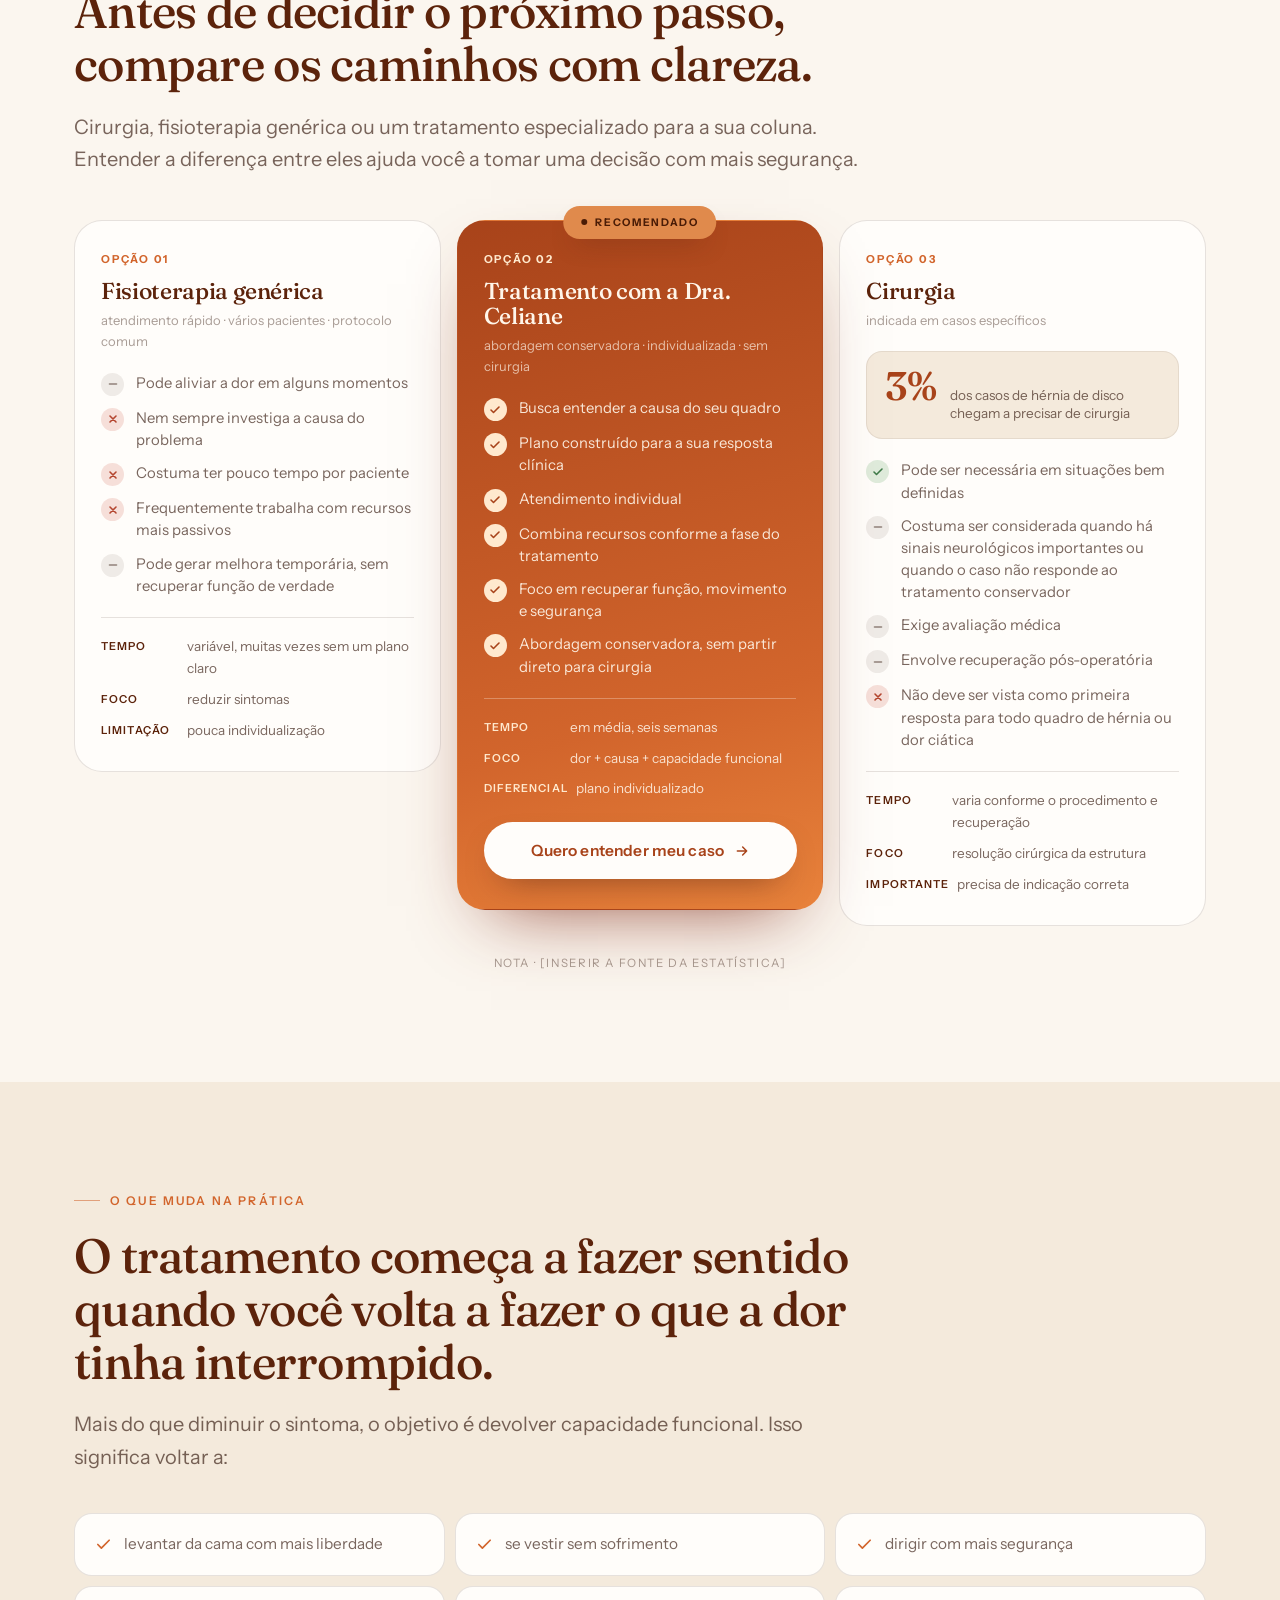
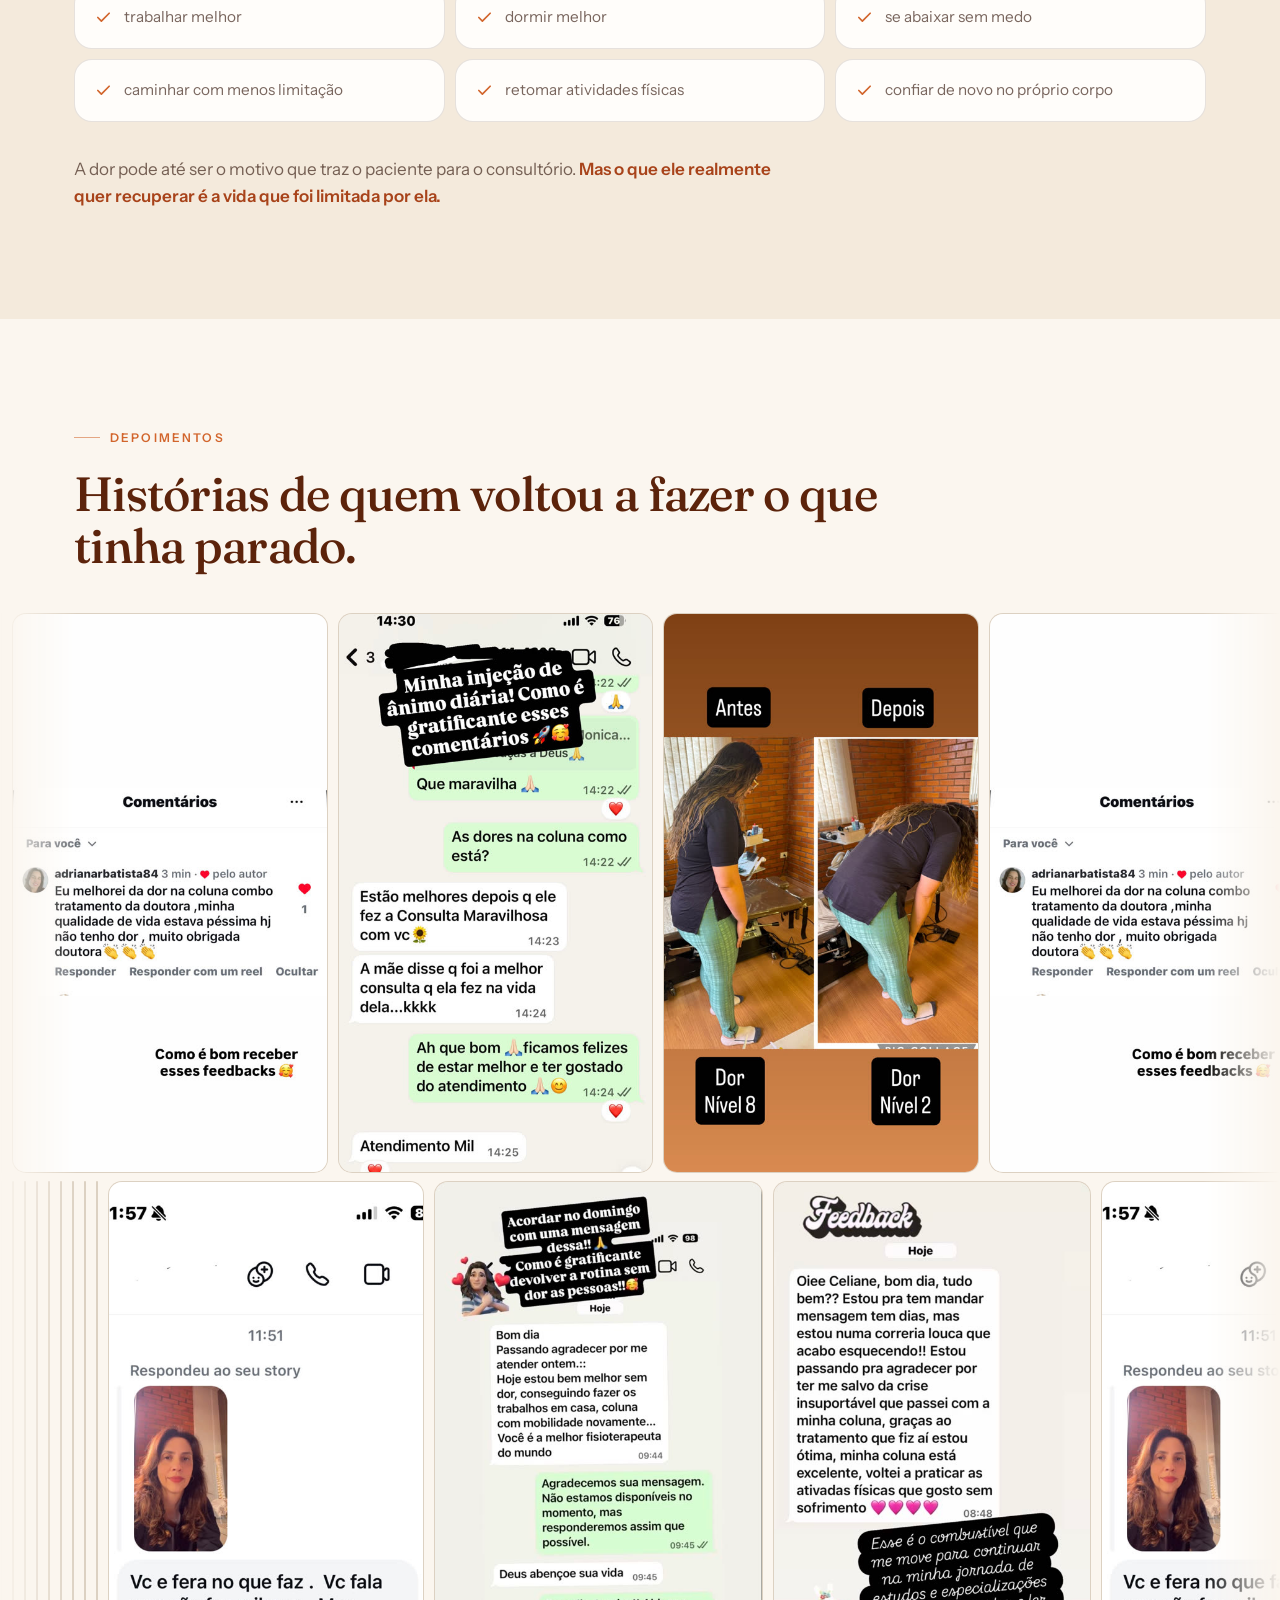
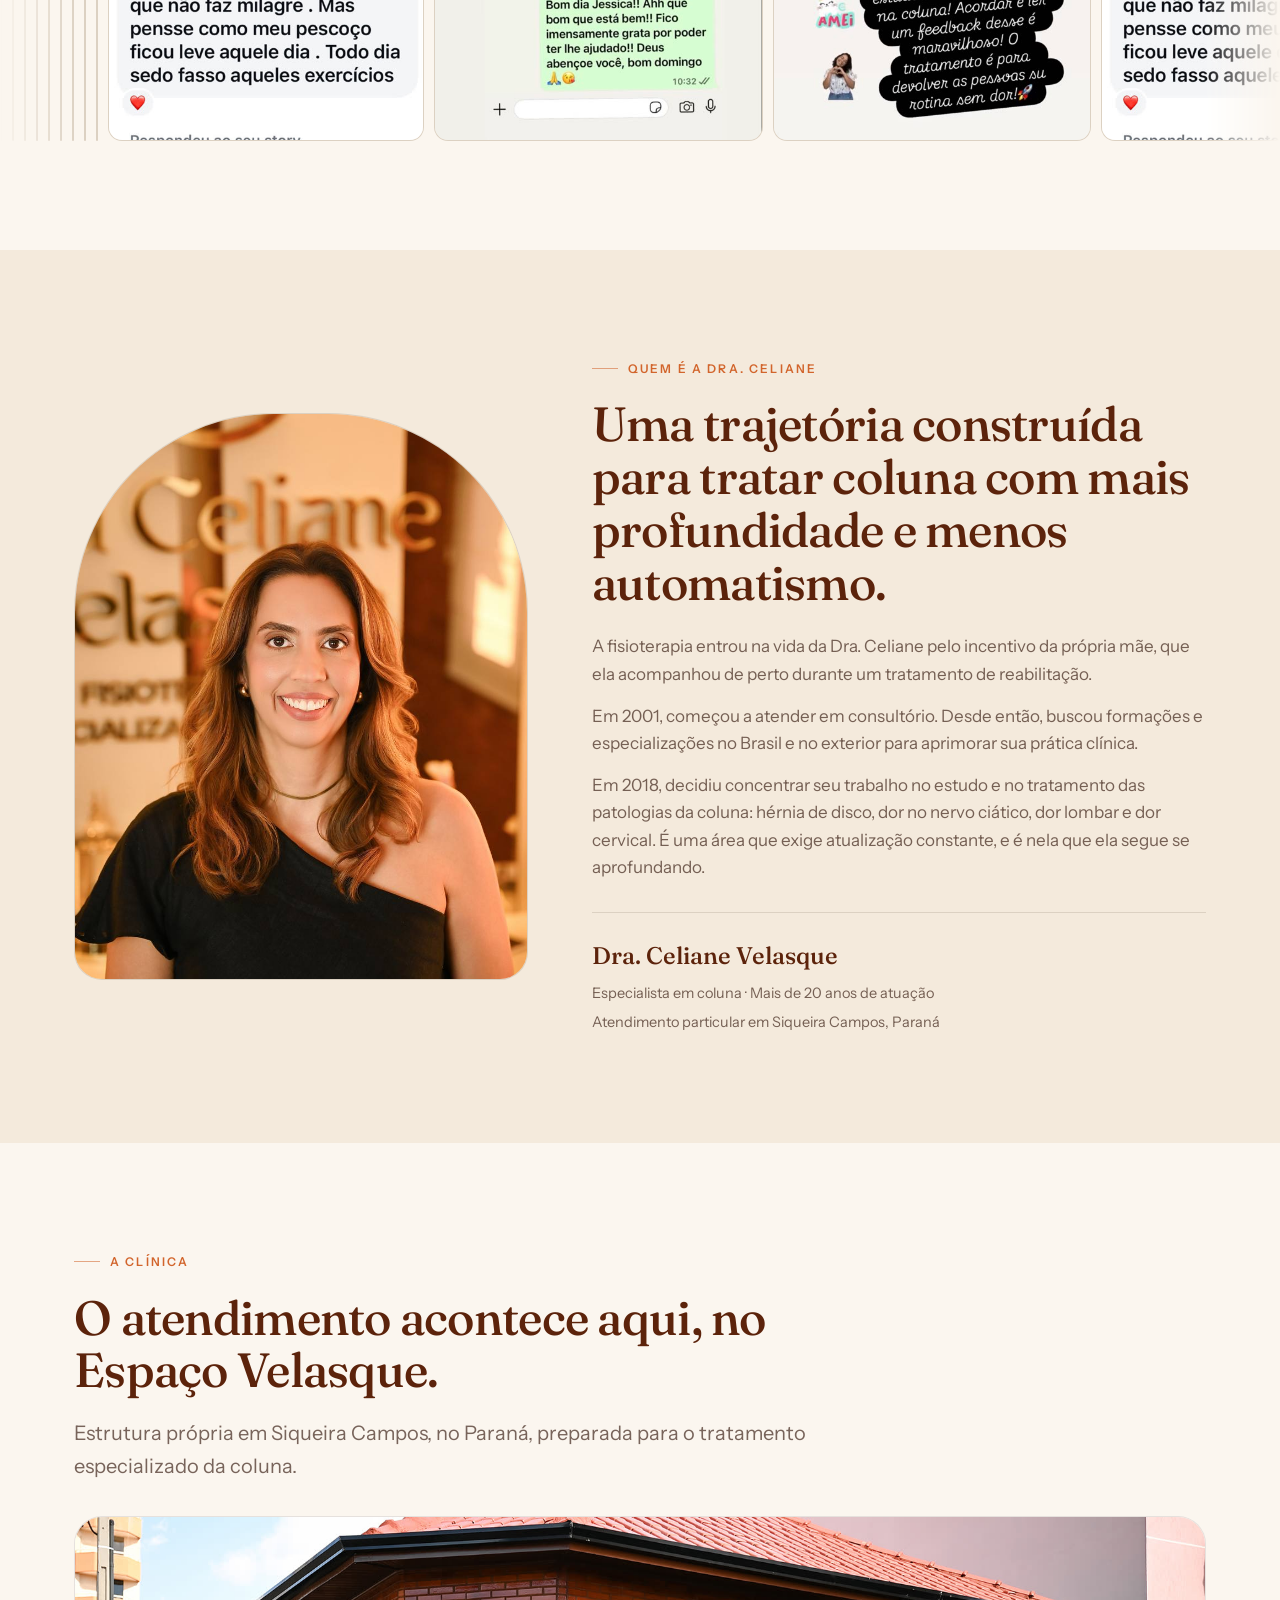
==== commit a4e7912f: "Reorganiza os recursos do tratamento e adiciona a fachada da clinica - Troca a foto da tracao cervic" ====
--- a/dra-celiane.html
+++ b/dra-celiane.html
@@ -200,7 +200,7 @@
         <p class="p" style="margin-bottom:30px">Quando essa alteração irrita ou comprime uma raiz nervosa, a dor pode sair da lombar e irradiar para o glúteo, coxa, panturrilha e pé.</p>
 
         <div class="trajeto" id="trajeto">
-          <div class="trajeto-item"><span class="trajeto-ponto"><i></i></span><h4>Lombar</h4><p>Onde o problema costuma começar, mesmo quando não é ali que mais dói.</p></div>
+          <div class="trajeto-item"><span class="trajeto-ponto"><i></i></span><h4>Coluna</h4><p>Lombar ou cervical: onde o problema costuma começar, mesmo quando não é ali que mais dói.</p></div>
           <div class="trajeto-item"><span class="trajeto-ponto"><i></i></span><h4>Glúteo</h4><p>A dor passa a incomodar ao sentar, dirigir e levantar da cadeira.</p></div>
           <div class="trajeto-item"><span class="trajeto-ponto"><i></i></span><h4>Coxa</h4><p>Sensação de peso, dor que desce e dificuldade para se vestir.</p></div>
           <div class="trajeto-item"><span class="trajeto-ponto"><i></i></span><h4>Panturrilha e pé</h4><p>Formigamento, dormência, queimação ou choque na perna e no pé.</p></div>
@@ -228,6 +228,168 @@
       <div class="rv rv-d1"><svg viewBox="0 0 24 24" fill="none" stroke="currentColor" stroke-width="2.4" stroke-linecap="round" stroke-linejoin="round"><path d="M20 6L9 17l-5-5"/></svg>rigidez para virar a cabeça</div>
       <div class="rv rv-d2"><svg viewBox="0 0 24 24" fill="none" stroke="currentColor" stroke-width="2.4" stroke-linecap="round" stroke-linejoin="round"><path d="M20 6L9 17l-5-5"/></svg>dificuldade para dormir por causa da posição</div>
       <div class="rv rv-d2"><svg viewBox="0 0 24 24" fill="none" stroke="currentColor" stroke-width="2.4" stroke-linecap="round" stroke-linejoin="round"><path d="M20 6L9 17l-5-5"/></svg>sensação de perda de força no braço</div>
+    </div>
+
+    <p class="p rv" style="margin-top:30px;max-width:70ch">O raciocínio é o mesmo da lombar: <span class="destaque">entender o que está gerando o sintoma antes de escolher a técnica</span>. Os recursos usados no tratamento você encontra mais abaixo.</p>
+  </div>
+</section>
+
+<!-- ======================= 05 · POR QUE ISSO ACONTECE ======================= -->
+<section class="sec">
+  <div class="wrap">
+    <div class="rv">
+      <div class="eyebrow">Por que isso acontece</div>
+      <h2 class="h-sec h-sec--larga">A coluna pode travar em um movimento. Mas o problema quase sempre começou antes.</h2>
+    </div>
+    <div class="grade grade--2" style="align-items:center">
+      <div class="rv rv-d1">
+        <p class="p">É muito comum ouvir no consultório:</p>
+        <p class="aspas" style="color:var(--tijolo);margin:18px 0 22px">“Eu só me abaixei e travou.”</p>
+        <p class="p">Na maioria das vezes, esse movimento foi apenas o gatilho final.</p>
+        <p class="p">Antes disso, a coluna já vinha acumulando sobrecarga com:</p>
+      </div>
+      <div class="rv rv-d2">
+        <div class="tags" style="margin-top:0">
+          <span class="tag">muitas horas sentado</span>
+          <span class="tag">rotina com pouco movimento</span>
+          <span class="tag">repetição dos mesmos esforços</span>
+          <span class="tag">movimentos feitos sempre do mesmo jeito</span>
+          <span class="tag">musculatura despreparada para a demanda do dia a dia</span>
+          <span class="tag">crises antigas que nunca foram tratadas até o fim</span>
+        </div>
+      </div>
+    </div>
+    <div class="card rv rv-d3" style="margin-top:34px;max-width:760px">
+      <p class="p"><strong style="font-family:var(--corpo);color:var(--tinta);font-weight:600">A hérnia de disco não é, necessariamente, um problema de idade.</strong> Ela também pode acontecer em pessoas jovens, ativas e que convivem com hábitos repetitivos há muito tempo.</p>
+    </div>
+  </div>
+</section>
+
+<!-- ======================= 06 · O CAMINHO QUE MUITA GENTE PERCORRE ======================= -->
+<section class="sec sec--escuro">
+  <div class="wrap">
+    <div class="rv">
+      <div class="eyebrow">O caminho que muita gente percorre</div>
+      <h2 class="h-sec h-sec--larga">A dor aparece e começa um ciclo que parece não terminar</h2>
+    </div>
+    <div class="ciclo">
+      <div class="ciclo-item rv"><span class="n">01</span><h4>Primeiro vem o remédio</h4><p>A dor melhora por alguns dias, você volta à rotina e acredita que resolveu. Depois, ela reaparece.</p></div>
+      <div class="ciclo-item rv rv-d1"><span class="n">02</span><h4>Em seguida vem o repouso</h4><p>Você evita se mexer, tenta “não forçar” e começa a conviver com medo de piorar.</p></div>
+      <div class="ciclo-item rv rv-d2"><span class="n">03</span><h4>Depois, fisioterapia genérica</h4><p>Um ciclo de várias sessões, com pouco tempo de atendimento, muitos aparelhos e pouca investigação real sobre a causa do problema.</p></div>
+      <div class="ciclo-item rv rv-d3"><span class="n">04</span><h4>E então vem a conclusão</h4><p>“Se a fisioterapia não resolveu, então deve ser caso de cirurgia.”</p></div>
+    </div>
+    <div class="rv" style="margin-top:38px">
+      <p class="aspas" style="max-width:none">Nem sempre.</p>
+      <p class="p" style="margin-top:14px">Em muitos casos, o que faltou foi um tratamento mais direcionado, com tempo, raciocínio clínico e um plano construído para aquele corpo.</p>
+    </div>
+  </div>
+</section>
+
+<!-- ======================= 08 · MITOS ======================= -->
+<section class="sec sec--creme2">
+  <div class="wrap">
+    <div class="rv">
+      <div class="eyebrow">Mitos e crenças</div>
+      <h2 class="h-sec h-sec--larga">O que você ouviu sobre coluna pode estar aumentando o seu medo.</h2>
+    </div>
+    <div style="margin-top:38px" id="mitos">
+      <div class="mito rv"><button class="mito-cab" aria-expanded="false"><span class="mito-selo">Mito</span><h3>“Quem tem hérnia precisa ficar de repouso.”</h3><span class="mito-mais" aria-hidden="true"></span></button><div class="mito-corpo"><div>Repouso pode até aliviar uma crise aguda por pouco tempo, mas não recupera função nem prepara o corpo para voltar à rotina.</div></div></div>
+      <div class="mito rv"><button class="mito-cab" aria-expanded="false"><span class="mito-selo">Mito</span><h3>“Nunca mais vou poder agachar, correr ou treinar.”</h3><span class="mito-mais" aria-hidden="true"></span></button><div class="mito-corpo"><div>Movimento não é o inimigo. O problema é fazer o movimento errado, na fase errada e sem orientação.</div></div></div>
+      <div class="mito rv"><button class="mito-cab" aria-expanded="false"><span class="mito-selo">Mito</span><h3>“Se a dor desce para a perna, é porque meu caso é grave.”</h3><span class="mito-mais" aria-hidden="true"></span></button><div class="mito-corpo"><div>Dor irradiada assusta, mas precisa ser analisada com cuidado. Ela não define sozinha a gravidade do quadro.</div></div></div>
+      <div class="mito rv"><button class="mito-cab" aria-expanded="false"><span class="mito-selo">Mito</span><h3>“Se a fisioterapia não resolveu, só resta cirurgia.”</h3><span class="mito-mais" aria-hidden="true"></span></button><div class="mito-corpo"><div>Em muitos casos, o problema não foi a fisioterapia em si, mas a falta de um tratamento realmente direcionado.</div></div></div>
+      <div class="mito rv"><button class="mito-cab" aria-expanded="false"><span class="mito-selo">Mito</span><h3>“Hérnia de disco é coisa de gente mais velha.”</h3><span class="mito-mais" aria-hidden="true"></span></button><div class="mito-corpo"><div>Não. O que mais pesa são os hábitos, a sobrecarga repetida e a forma como o corpo lida com a rotina.</div></div></div>
+    </div>
+  </div>
+</section>
+
+<!-- ======================= 09 · EXAME NÃO É SENTENÇA ======================= -->
+<section class="sec">
+  <div class="wrap">
+    <div class="ressonancia-layout">
+      <div class="ressonancia-conteudo">
+        <div class="ressonancia-topo rv">
+          <div class="eyebrow">Exame não é sentença</div>
+          <h2 class="h-sec h-sec--larga">A ressonância mostra alterações. Mas ela não conta toda a história sozinha.</h2>
+          <p class="lead">Muita gente chega assustada com palavras como protrusão, abaulamento, degeneração e hérnia. O exame é importante, mas ele precisa ser interpretado junto com:</p>
+        </div>
+        <div class="pratica ressonancia-itens">
+          <div class="rv">os seus sintomas</div>
+          <div class="rv">o comportamento da sua dor</div>
+          <div class="rv rv-d1">os movimentos que pioram</div>
+          <div class="rv rv-d1">os movimentos que aliviam</div>
+          <div class="rv rv-d2">sua força</div>
+          <div class="rv rv-d2">sua sensibilidade</div>
+          <div class="rv rv-d3" style="grid-column:span 1">sua capacidade funcional</div>
+        </div>
+      </div>
+      <figure class="ressonancia-foto rv rv-d1">
+        <img src="assets/images/ressonancia.png" alt="Imagem de ressonância magnética da coluna lombar" loading="lazy">
+      </figure>
+    </div>
+    <div class="grade grade--2 rv" style="margin-top:34px">
+      <div class="card"><h3>O laudo</h3><p>O laudo mostra o achado clínico. Ele serve como complemento da avaliação.</p></div>
+      <div class="card" style="background:linear-gradient(150deg,#A8431A,#D2652C);border-color:transparent;color:#FFF6EA"><h3 style="color:#FFF6EA">A consulta</h3><p style="color:rgba(255,246,234,.85)">Na consulta vamos olhar para você, seus sintomas, sua história e sua rotina. Com raciocínio clínico, testes clínicos e associação de técnicas, vamos tratar a causa.</p></div>
+    </div>
+    <p class="p rv" style="margin-top:30px;max-width:64ch"><span class="destaque">O laudo olha para o achado. A consulta olha para você.</span> É muito comum pessoas terem achados clínicos, não sentirem nada e não precisarem de tratamento.</p>
+  </div>
+</section>
+
+<!-- ======================= 10 · COMO A DRA. CELIANE TRABALHA ======================= -->
+<section class="sec sec--areia" id="tratamento">
+  <div class="wrap">
+    <div class="rv">
+      <div class="eyebrow">Como a Dra. Celiane trabalha</div>
+      <h2 class="h-sec h-sec--larga">O tratamento começa entendendo a sua dor. Não escolhendo uma técnica antes disso.</h2>
+      <p class="lead">Cada caso é analisado de forma individual. Na consulta, a Dra. Celiane observa:</p>
+    </div>
+
+    <div class="pilhas">
+      <div class="pilha rv"><span class="marca-n">01</span><p>o que você sente</p></div>
+      <div class="pilha rv"><span class="marca-n">02</span><p>há quanto tempo isso acontece</p></div>
+      <div class="pilha rv rv-d1"><span class="marca-n">03</span><p>quais movimentos agravam</p></div>
+      <div class="pilha rv rv-d1"><span class="marca-n">04</span><p>quais movimentos aliviam</p></div>
+      <div class="pilha rv rv-d2"><span class="marca-n">05</span><p>como a coluna responde aos testes</p></div>
+      <div class="pilha rv rv-d2"><span class="marca-n">06</span><p>o que já foi tentado antes</p></div>
+      <div class="pilha rv rv-d3"><span class="marca-n">07</span><p>como esse problema está afetando sua rotina</p></div>
+    </div>
+
+    <div class="rv" style="margin-top:38px">
+      <p class="p">A partir disso, é montado um plano de tratamento. Dentro desse plano, podem ser utilizados recursos como:</p>
+    </div>
+
+    <div class="recursos-fotos">
+      <figure class="recurso-foto rv">
+        <div class="slot-foto">
+          <img src="assets/images/recursos/terapia-manual.jpg" alt="Dra. Celiane aplicando terapia manual na coluna de uma paciente deitada na maca">
+        </div>
+        <figcaption>Terapia manual</figcaption>
+      </figure>
+
+      <figure class="recurso-foto rv">
+        <div class="slot-foto">
+          <img src="assets/images/recursos/exercicios-especificos.jpg" alt="Paciente realizando um exercício específico sobre a maca com a orientação da Dra. Celiane">
+        </div>
+        <figcaption>Exercícios específicos</figcaption>
+      </figure>
+
+      <figure class="recurso-foto rv rv-d1">
+        <div class="slot-foto">
+          <img src="assets/images/recursos/manipulacao.jpg" alt="Dra. Celiane realizando uma manipulação da coluna com a paciente deitada de lado">
+        </div>
+        <figcaption>Manipulação · osteopatia e quiropraxia</figcaption>
+      </figure>
+
+      <figure class="recurso-foto rv rv-d1">
+        <div class="slot-foto">
+          <img src="assets/images/recursos/aparelhos.jpg" alt="Carrinho com os aparelhos de fisioterapia usados no consultório da Dra. Celiane">
+        </div>
+        <figcaption>Aparelhos de última geração</figcaption>
+      </figure>
+    </div>
+
+    <div class="rv">
+      <p class="p" style="margin-top:26px">sempre de acordo com a necessidade do caso.</p>
+      <p class="p" style="margin-top:16px"><span class="destaque">O foco não é repetir um protocolo. É escolher o que faz sentido para aquele paciente, naquela fase.</span></p>
     </div>
 
     <div class="recursos">
@@ -255,7 +417,7 @@
           <li>Acompanhada de perto durante a sessão</li>
           <li>Indicada em quadros cervicais com dor irradiada</li>
         </ul>
-        <div class="slot-foto">
+        <div class="slot-foto slot-foto--quadrado">
           <img src="assets/images/tracao-cervical.jpg" alt="Dra. Celiane ajustando o equipamento de tração cervical com a paciente deitada na maca">
         </div>
         <p class="legenda-foto">Tração cervical realizada no consultório da Dra. Celiane.</p>
@@ -263,141 +425,6 @@
     </div>
 
     <p class="p rv" style="margin-top:30px;max-width:70ch"><span class="destaque">As duas mesas entram conforme o caso e a fase do tratamento</span>, junto com terapia manual, manipulação e exercícios específicos. Nenhuma delas é usada como recurso isolado.</p>
-  </div>
-</section>
-
-<!-- ======================= 05 · POR QUE ISSO ACONTECE ======================= -->
-<section class="sec">
-  <div class="wrap">
-    <div class="rv">
-      <div class="eyebrow">Por que isso acontece</div>
-      <h2 class="h-sec h-sec--larga">A coluna pode travar em um movimento. Mas o problema quase sempre começou antes.</h2>
-    </div>
-    <div class="grade grade--2" style="align-items:center">
-      <div class="rv rv-d1">
-        <p class="p">É muito comum ouvir no consultório:</p>
-        <p class="aspas" style="color:var(--tijolo);margin:18px 0 22px">“Eu só me abaixei e travou.”</p>
-        <p class="p">Na maioria das vezes, esse movimento foi apenas o gatilho final.</p>
-        <p class="p">Antes disso, a coluna já vinha acumulando sobrecarga com:</p>
-      </div>
-      <div class="rv rv-d2">
-        <div class="tags" style="margin-top:0">
-          <span class="tag">muitas horas sentado</span>
-          <span class="tag">rotina com pouco movimento</span>
-          <span class="tag">repetição dos mesmos esforços</span>
-          <span class="tag">movimentos feitos sempre do mesmo jeito</span>
-          <span class="tag">musculatura despreparada para a demanda do dia a dia</span>
-          <span class="tag">crises antigas que nunca foram tratadas até o fim</span>
-        </div>
-      </div>
-    </div>
-    <div class="card rv rv-d3" style="margin-top:34px;max-width:760px">
-      <p class="p"><strong style="font-family:var(--corpo);color:var(--tinta);font-weight:600">A hérnia de disco não é, necessariamente, um problema de idade.</strong> Ela também pode acontecer em pessoas jovens, ativas e que convivem com hábitos repetitivos há muito tempo.</p>
-    </div>
-  </div>
-</section>
-
-<!-- ======================= 06 · O CAMINHO QUE MUITA GENTE PERCORRE ======================= -->
-<section class="sec sec--escuro">
-  <div class="wrap">
-    <div class="rv">
-      <div class="eyebrow">O caminho que muita gente percorre</div>
-      <h2 class="h-sec h-sec--larga">A dor aparece e começa um ciclo que parece não terminar</h2>
-    </div>
-    <div class="ciclo">
-      <div class="ciclo-item rv"><span class="n">01</span><h4>Primeiro vem o remédio</h4><p>A dor melhora por alguns dias, você volta à rotina e acredita que resolveu. Depois, ela reaparece.</p></div>
-      <div class="ciclo-item rv rv-d1"><span class="n">02</span><h4>Em seguida vem o repouso</h4><p>Você evita se mexer, tenta “não forçar” e começa a conviver com medo de piorar.</p></div>
-      <div class="ciclo-item rv rv-d2"><span class="n">03</span><h4>Depois, fisioterapia genérica</h4><p>Um ciclo de várias sessões, com pouco tempo de atendimento, muitos aparelhos e pouca investigação real sobre a causa do problema.</p></div>
-      <div class="ciclo-item rv rv-d3"><span class="n">04</span><h4>E então vem a conclusão</h4><p>“Se a fisioterapia não resolveu, então deve ser caso de cirurgia.”</p></div>
-    </div>
-    <div class="rv" style="margin-top:38px">
-      <p class="aspas" style="max-width:none">Nem sempre.</p>
-      <p class="p" style="margin-top:14px">Em muitos casos, o que faltou foi um tratamento mais direcionado, com tempo, raciocínio clínico e um plano construído para aquele corpo.</p>
-    </div>
-  </div>
-</section>
-
-<!-- ======================= 08 · MITOS ======================= -->
-<section class="sec sec--creme2">
-  <div class="wrap">
-    <div class="rv">
-      <div class="eyebrow">Mitos e crenças</div>
-      <h2 class="h-sec h-sec--larga">O que você ouviu sobre coluna pode estar aumentando o seu medo.</h2>
-    </div>
-    <div style="margin-top:38px" id="mitos">
-      <div class="mito rv"><button class="mito-cab" aria-expanded="false"><span class="mito-selo">Mito</span><h3>“Quem tem hérnia precisa ficar de repouso.”</h3><span class="mito-mais" aria-hidden="true"></span></button><div class="mito-corpo"><div>Repouso pode até aliviar uma crise aguda por pouco tempo, mas não recupera função nem prepara o corpo para voltar à rotina.</div></div></div>
-      <div class="mito rv"><button class="mito-cab" aria-expanded="false"><span class="mito-selo">Mito</span><h3>“Nunca mais vou poder agachar, correr ou treinar.”</h3><span class="mito-mais" aria-hidden="true"></span></button><div class="mito-corpo"><div>Movimento não é o inimigo. O problema é fazer o movimento errado, na fase errada e sem orientação.</div></div></div>
-      <div class="mito rv"><button class="mito-cab" aria-expanded="false"><span class="mito-selo">Mito</span><h3>“Se a dor desce para a perna, é porque meu caso é grave.”</h3><span class="mito-mais" aria-hidden="true"></span></button><div class="mito-corpo"><div>Dor irradiada assusta, mas precisa ser analisada com cuidado. Ela não define sozinha a gravidade do quadro.</div></div></div>
-      <div class="mito rv"><button class="mito-cab" aria-expanded="false"><span class="mito-selo">Mito</span><h3>“Se a fisioterapia não resolveu, só resta cirurgia.”</h3><span class="mito-mais" aria-hidden="true"></span></button><div class="mito-corpo"><div>Em muitos casos, o problema não foi a fisioterapia em si, mas a falta de um tratamento realmente direcionado.</div></div></div>
-      <div class="mito rv"><button class="mito-cab" aria-expanded="false"><span class="mito-selo">Mito</span><h3>“Hérnia de disco é coisa de gente mais velha.”</h3><span class="mito-mais" aria-hidden="true"></span></button><div class="mito-corpo"><div>Não. O que mais pesa são os hábitos, a sobrecarga repetida e a forma como o corpo lida com a rotina.</div></div></div>
-    </div>
-  </div>
-</section>
-
-<!-- ======================= 09 · EXAME NÃO É SENTENÇA ======================= -->
-<section class="sec">
-  <div class="wrap">
-    <div class="ressonancia-layout">
-      <div class="ressonancia-conteudo">
-        <div class="ressonancia-topo rv">
-          <div class="eyebrow">Exame não é sentença</div>
-          <h2 class="h-sec h-sec--larga">A ressonância mostra alterações. Mas ela não conta toda a história sozinha.</h2>
-          <p class="lead">Muita gente chega assustada com palavras como protrusão, abaulamento, degeneração e hérnia. O exame é importante, mas ele precisa ser interpretado junto com:</p>
-        </div>
-        <div class="pratica ressonancia-itens">
-          <div class="rv">os seus sintomas</div>
-          <div class="rv">o comportamento da sua dor</div>
-          <div class="rv rv-d1">os movimentos que pioram</div>
-          <div class="rv rv-d1">os movimentos que aliviam</div>
-          <div class="rv rv-d2">sua força</div>
-          <div class="rv rv-d2">sua sensibilidade</div>
-          <div class="rv rv-d3" style="grid-column:span 1">sua capacidade funcional</div>
-        </div>
-      </div>
-      <figure class="ressonancia-foto rv rv-d1">
-        <img src="assets/images/ressonancia.png" alt="Imagem de ressonância magnética da coluna lombar" loading="lazy">
-      </figure>
-    </div>
-    <div class="grade grade--2 rv" style="margin-top:34px">
-      <div class="card"><h3>O laudo</h3><p>O laudo mostra o achado clínico. Ele serve como complemento da avaliação.</p></div>
-      <div class="card" style="background:linear-gradient(150deg,#A8431A,#D2652C);border-color:transparent;color:#FFF6EA"><h3 style="color:#FFF6EA">A consulta</h3><p style="color:rgba(255,246,234,.85)">Na consulta vamos olhar para você, seus sintomas, sua história e sua rotina. Com raciocínio clínico, testes clínicos e associação de técnicas, vamos tratar a causa.</p></div>
-    </div>
-    <p class="p rv" style="margin-top:30px;max-width:64ch"><span class="destaque">O laudo olha para o achado. A consulta olha para você.</span> É muito comum pessoas terem achados clínicos, não sentirem nada e não precisarem de tratamento.</p>
-  </div>
-</section>
-
-<!-- ======================= 10 · COMO A DRA. CELIANE TRABALHA ======================= -->
-<section class="sec sec--areia" id="tratamento">
-  <div class="wrap">
-    <div class="rv">
-      <div class="eyebrow">Como a Dra. Celiane trabalha</div>
-      <h2 class="h-sec h-sec--larga">O tratamento começa entendendo a sua dor. Não escolhendo uma técnica antes disso.</h2>
-      <p class="lead">Cada caso é analisado de forma individual. Na consulta, a Dra. Celiane observa:</p>
-    </div>
-
-    <div class="pilhas">
-      <div class="pilha rv"><span class="marca-n">01</span><p>o que você sente</p></div>
-      <div class="pilha rv"><span class="marca-n">02</span><p>há quanto tempo isso acontece</p></div>
-      <div class="pilha rv rv-d1"><span class="marca-n">03</span><p>quais movimentos agravam</p></div>
-      <div class="pilha rv rv-d1"><span class="marca-n">04</span><p>quais movimentos aliviam</p></div>
-      <div class="pilha rv rv-d2"><span class="marca-n">05</span><p>como a coluna responde aos testes</p></div>
-      <div class="pilha rv rv-d2"><span class="marca-n">06</span><p>o que já foi tentado antes</p></div>
-      <div class="pilha rv rv-d3"><span class="marca-n">07</span><p>como esse problema está afetando sua rotina</p></div>
-    </div>
-
-    <div class="rv" style="margin-top:38px">
-      <p class="p">A partir disso, é montado um plano de tratamento. Dentro desse plano, podem ser utilizados recursos como:</p>
-      <div class="tags">
-        <span class="tag">terapia manual</span>
-        <span class="tag">exercícios específicos</span>
-        <span class="tag">flexo-distração</span>
-        <span class="tag">tração cervical</span>
-        <span class="tag">manipulação (osteopatia e quiropraxia)</span>
-        <span class="tag">aparelhos de última geração</span>
-      </div>
-      <p class="p" style="margin-top:24px">sempre de acordo com a necessidade do caso.</p>
-      <p class="p" style="margin-top:16px"><span class="destaque">O foco não é repetir um protocolo. É escolher o que faz sentido para aquele paciente, naquela fase.</span></p>
-    </div>
   </div>
 </section>
 
@@ -580,6 +607,28 @@
   </div>
 </section>
 
+<!-- ======================= 15 · A CLÍNICA ======================= -->
+<section class="sec" id="clinica">
+  <div class="wrap">
+    <div class="rv">
+      <div class="eyebrow">A clínica</div>
+      <h2 class="h-sec h-sec--larga">O atendimento acontece aqui, no Espaço Velasque.</h2>
+      <p class="lead">Estrutura própria em Siqueira Campos, no Paraná, preparada para o tratamento especializado da coluna.</p>
+    </div>
+
+    <div class="slot-foto slot-foto--natural rv" style="margin-top:34px">
+      <img src="assets/images/clinica-fachada.jpg" alt="Fachada do Espaço Velasque, na Rua Marechal Floriano Peixoto, 1444, em Siqueira Campos">
+    </div>
+    <p class="legenda-foto rv">Espaço Velasque · Rua Marechal Floriano Peixoto, 1444 · Siqueira Campos, Paraná.</p>
+
+    <div class="rv" style="margin-top:26px">
+      <a class="btn btn--primario" href="https://www.google.com/maps/search/?api=1&amp;query=Rua+Marechal+Floriano+Peixoto+1444+Siqueira+Campos+PR" target="_blank" rel="noopener">Ver no mapa
+        <svg width="16" height="16" viewBox="0 0 24 24" fill="none" stroke="currentColor" stroke-width="2.2" stroke-linecap="round" stroke-linejoin="round"><path d="M5 12h14M13 6l6 6-6 6"/></svg>
+      </a>
+    </div>
+  </div>
+</section>
+
 <!-- ======================= 17 · FAQ ======================= -->
 <section class="sec sec--creme2" id="faq">
   <div class="wrap">
--- a/assets/css/dra-celiane.css
+++ b/assets/css/dra-celiane.css
@@ -691,6 +691,9 @@
   border:1px solid var(--linha);
 }
 .slot-foto img{width:100%;aspect-ratio:4/3;object-fit:cover;display:block}
+.slot-foto--quadrado img{aspect-ratio:1/1}
+.slot-foto--retrato img{aspect-ratio:4/5}
+.slot-foto--natural img{aspect-ratio:auto;height:auto}
 .slot-vazio{
   aspect-ratio:4/3;display:flex;flex-direction:column;align-items:center;justify-content:center;
   gap:8px;text-align:center;padding:30px;color:var(--tinta-40);
@@ -699,8 +702,19 @@
 .slot-vazio span{font-size:12.5px}
 .legenda-foto{margin-top:11px;font-size:13px;color:var(--tinta-40)}
 
+/* ---------- RECURSOS EM FOTO (grade da seção de tratamento) ---------- */
+.recursos-fotos{display:grid;grid-template-columns:repeat(4,minmax(0,1fr));gap:16px;margin-top:26px}
+@media(max-width:900px){.recursos-fotos{grid-template-columns:repeat(2,minmax(0,1fr))}}
+@media(max-width:480px){.recursos-fotos{grid-template-columns:1fr}}
+.recurso-foto .slot-foto{background:var(--branco)}
+.recurso-foto .slot-foto img{aspect-ratio:4/5;transition:transform .5s}
+.recurso-foto:hover .slot-foto img{transform:scale(1.03)}
+.recurso-foto figcaption{
+  margin-top:12px;font-size:14.5px;line-height:1.45;font-weight:600;color:var(--tinta-60);
+}
+
 /* ---------- RECURSOS (mesas) ---------- */
-.recursos{display:grid;grid-template-columns:repeat(2,minmax(0,1fr));gap:16px;margin-top:36px}
+.recursos{display:grid;grid-template-columns:repeat(2,minmax(0,1fr));gap:16px;margin-top:36px;align-items:start}
 @media(max-width:900px){.recursos{grid-template-columns:1fr}}
 .recurso{
   padding:30px;border-radius:var(--raio-g);background:var(--branco);border:1px solid var(--linha);
